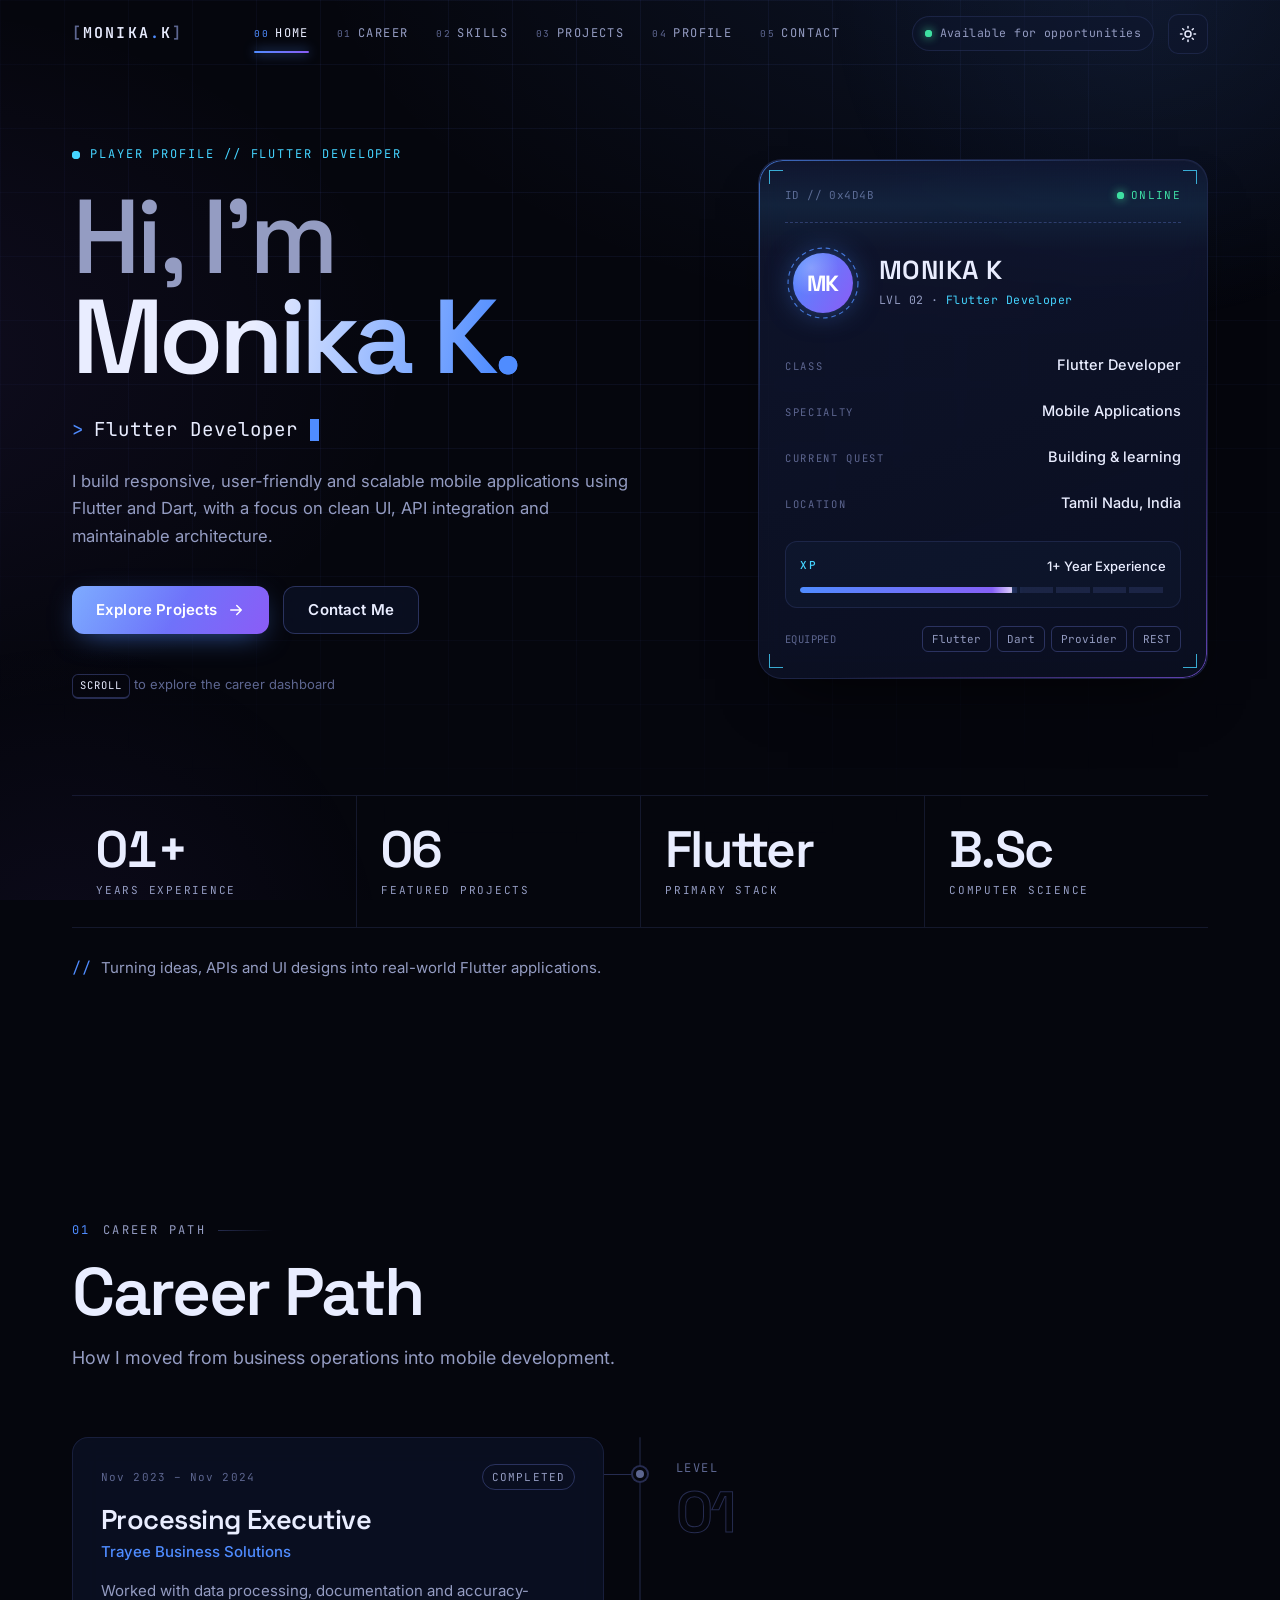
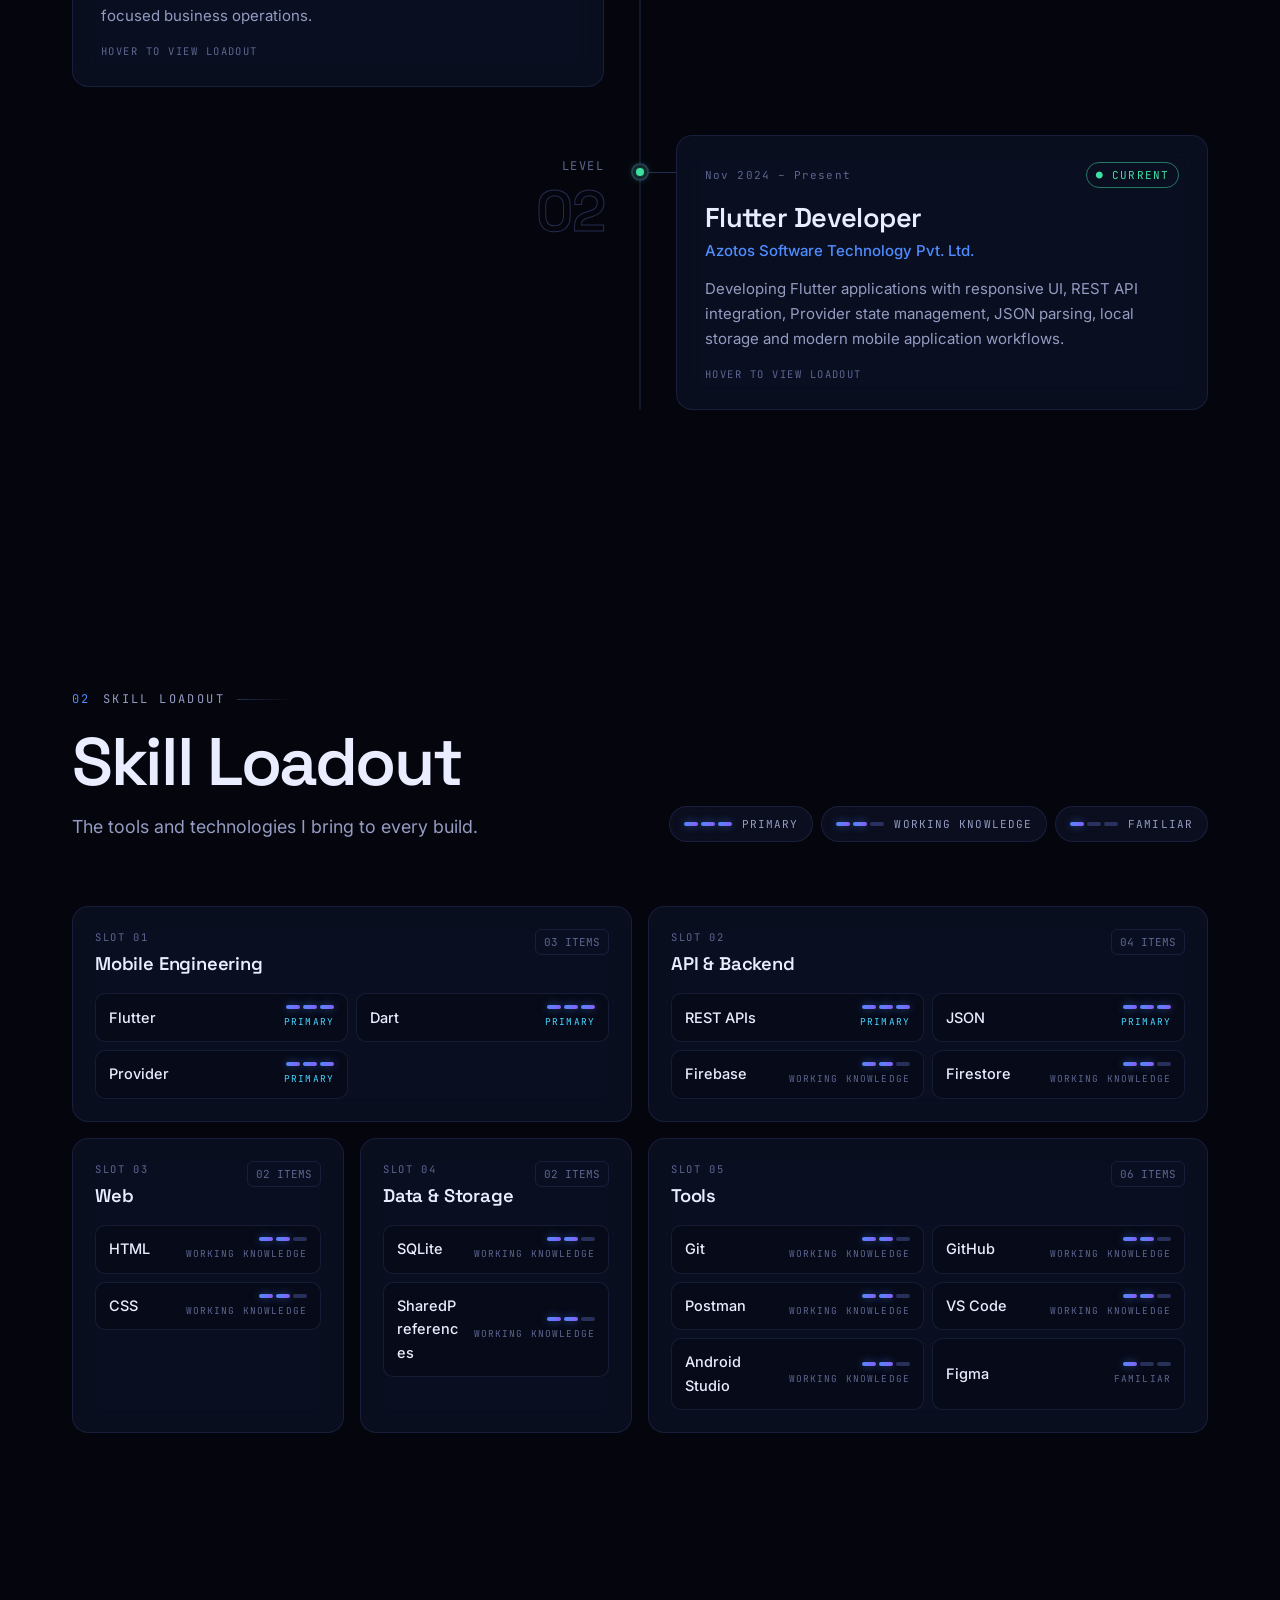
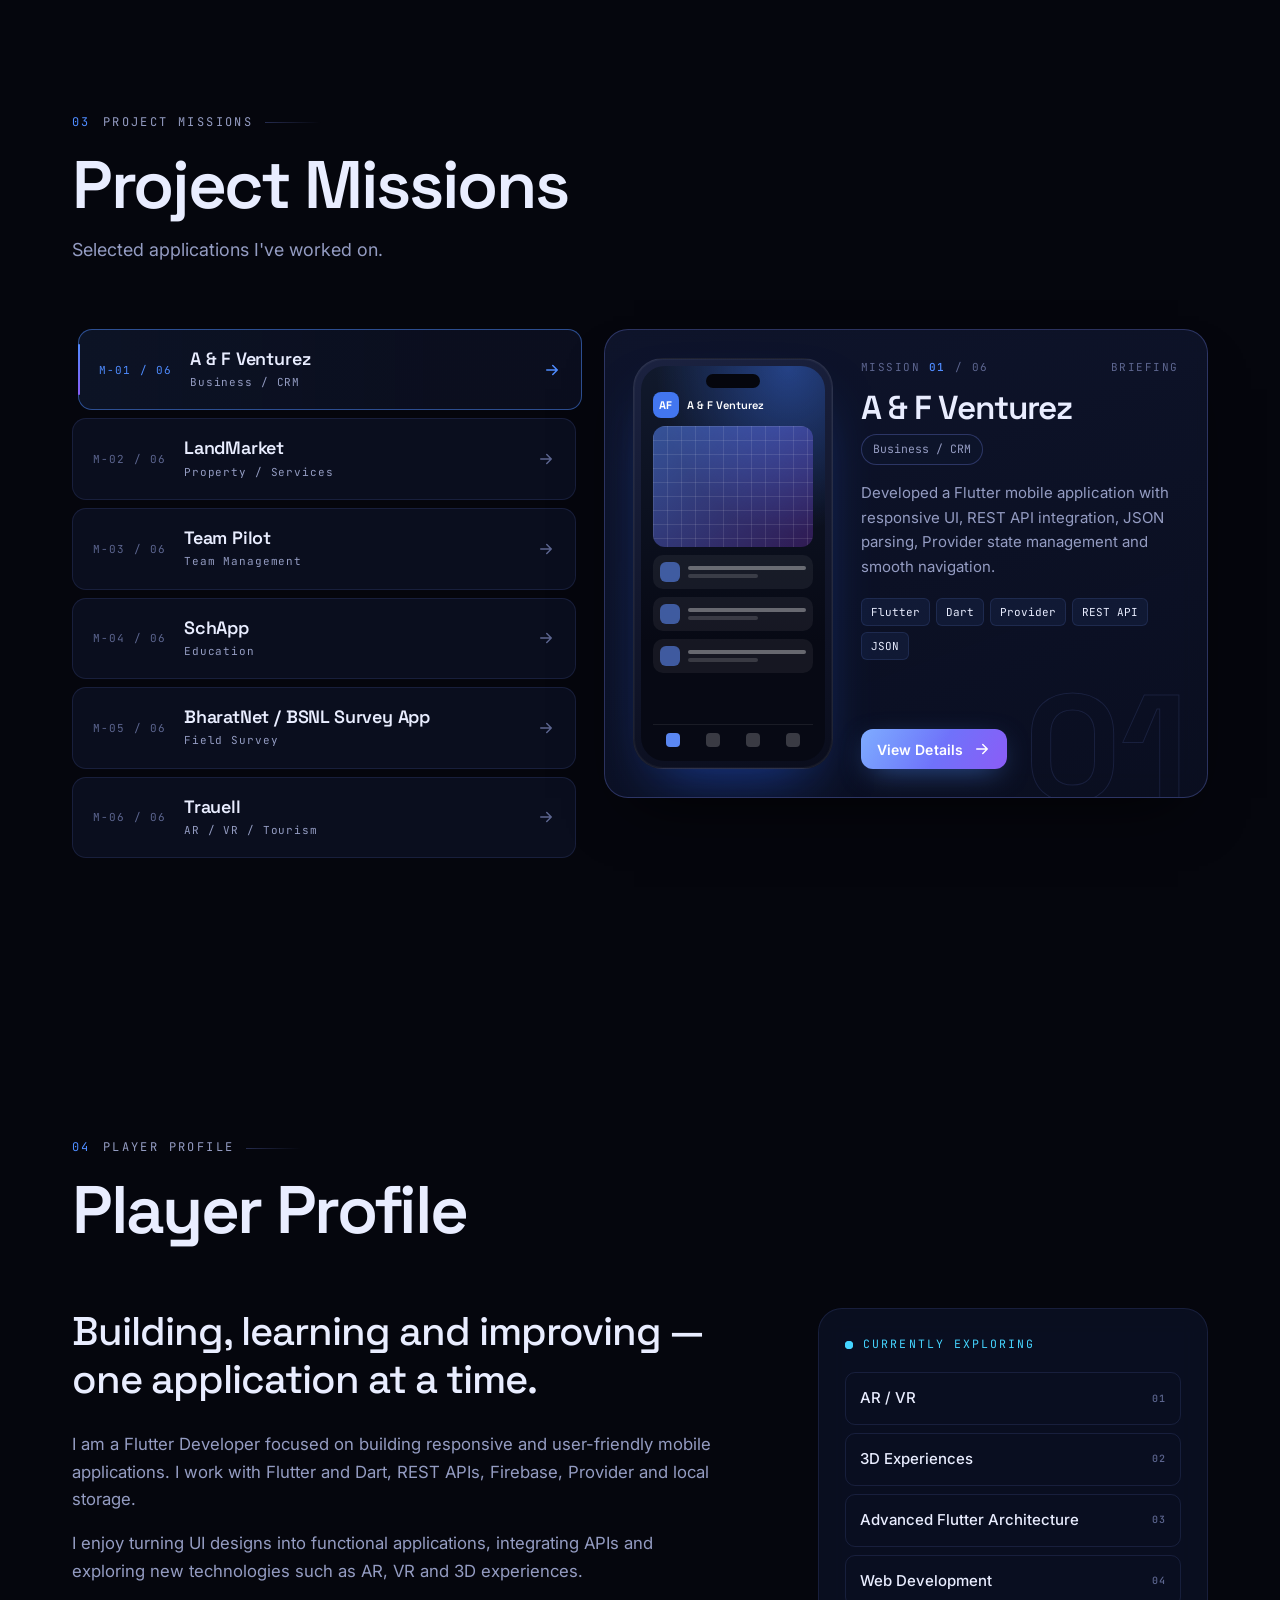
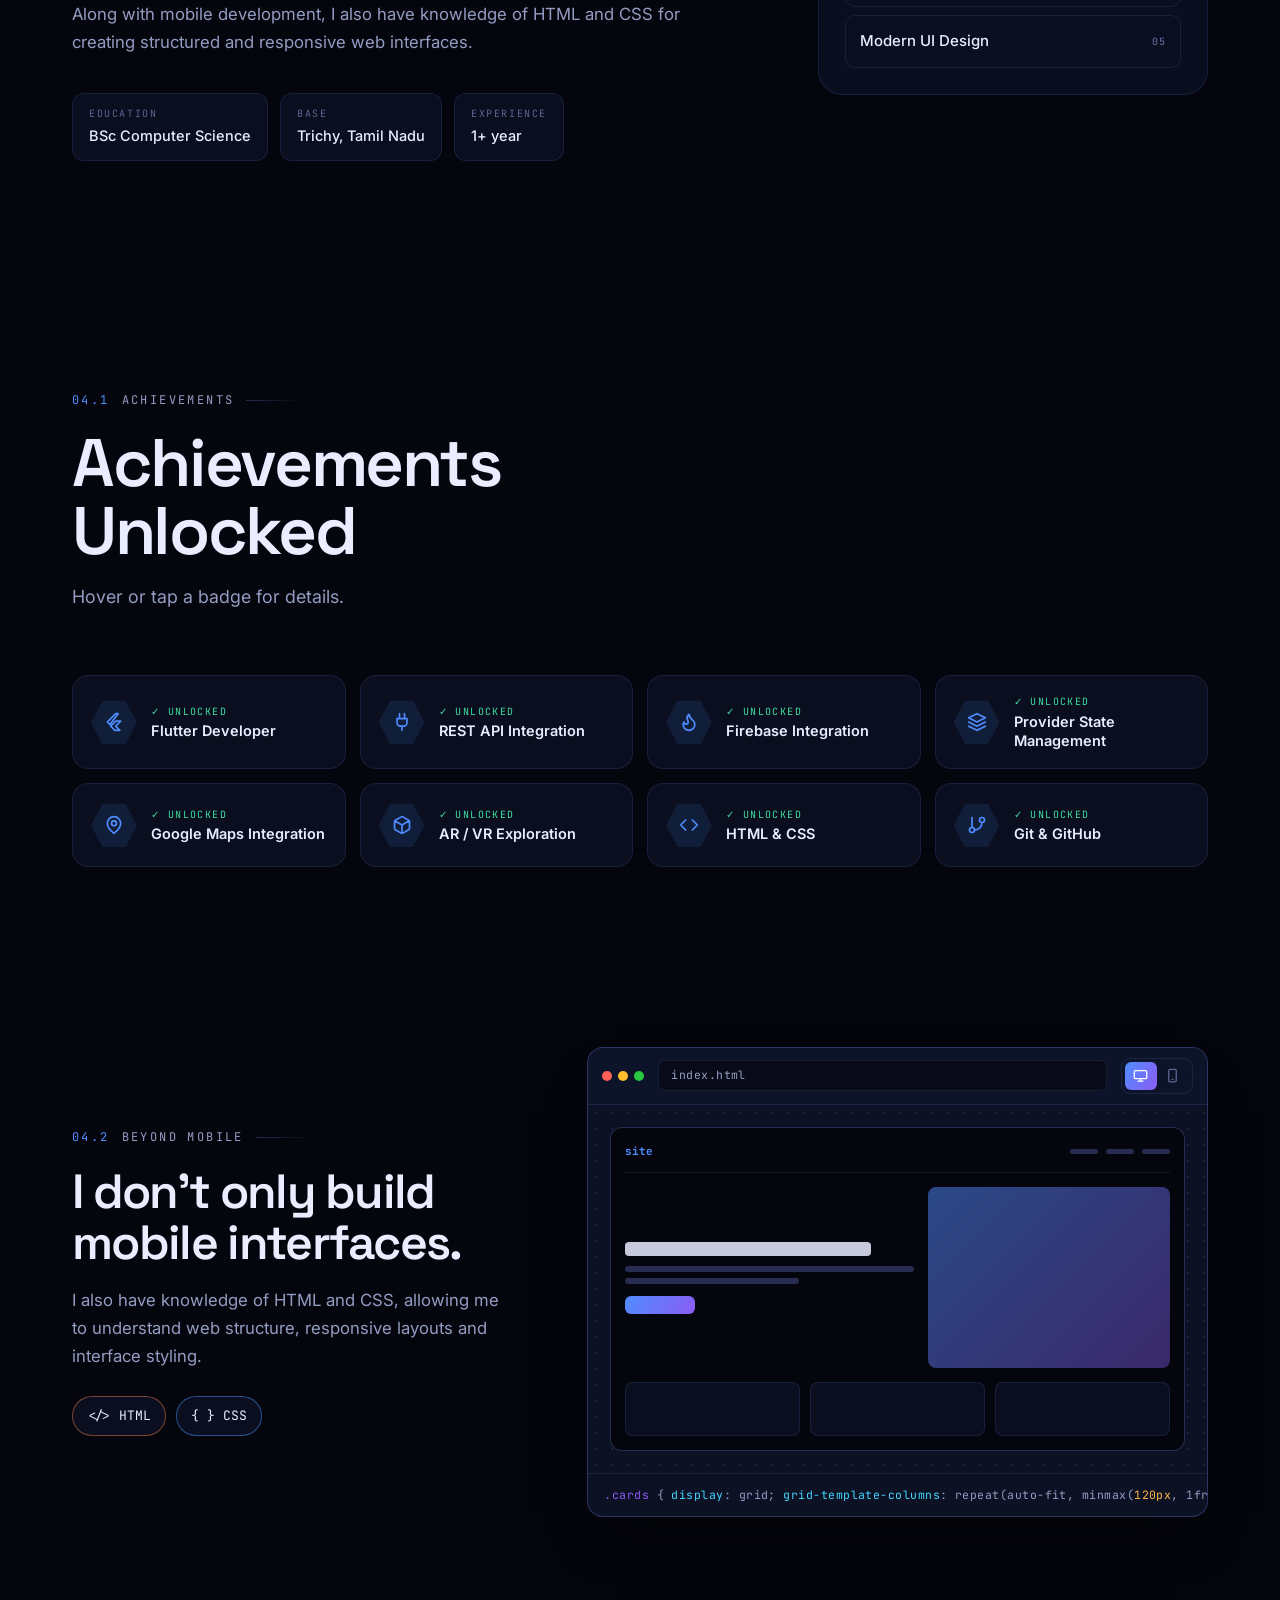
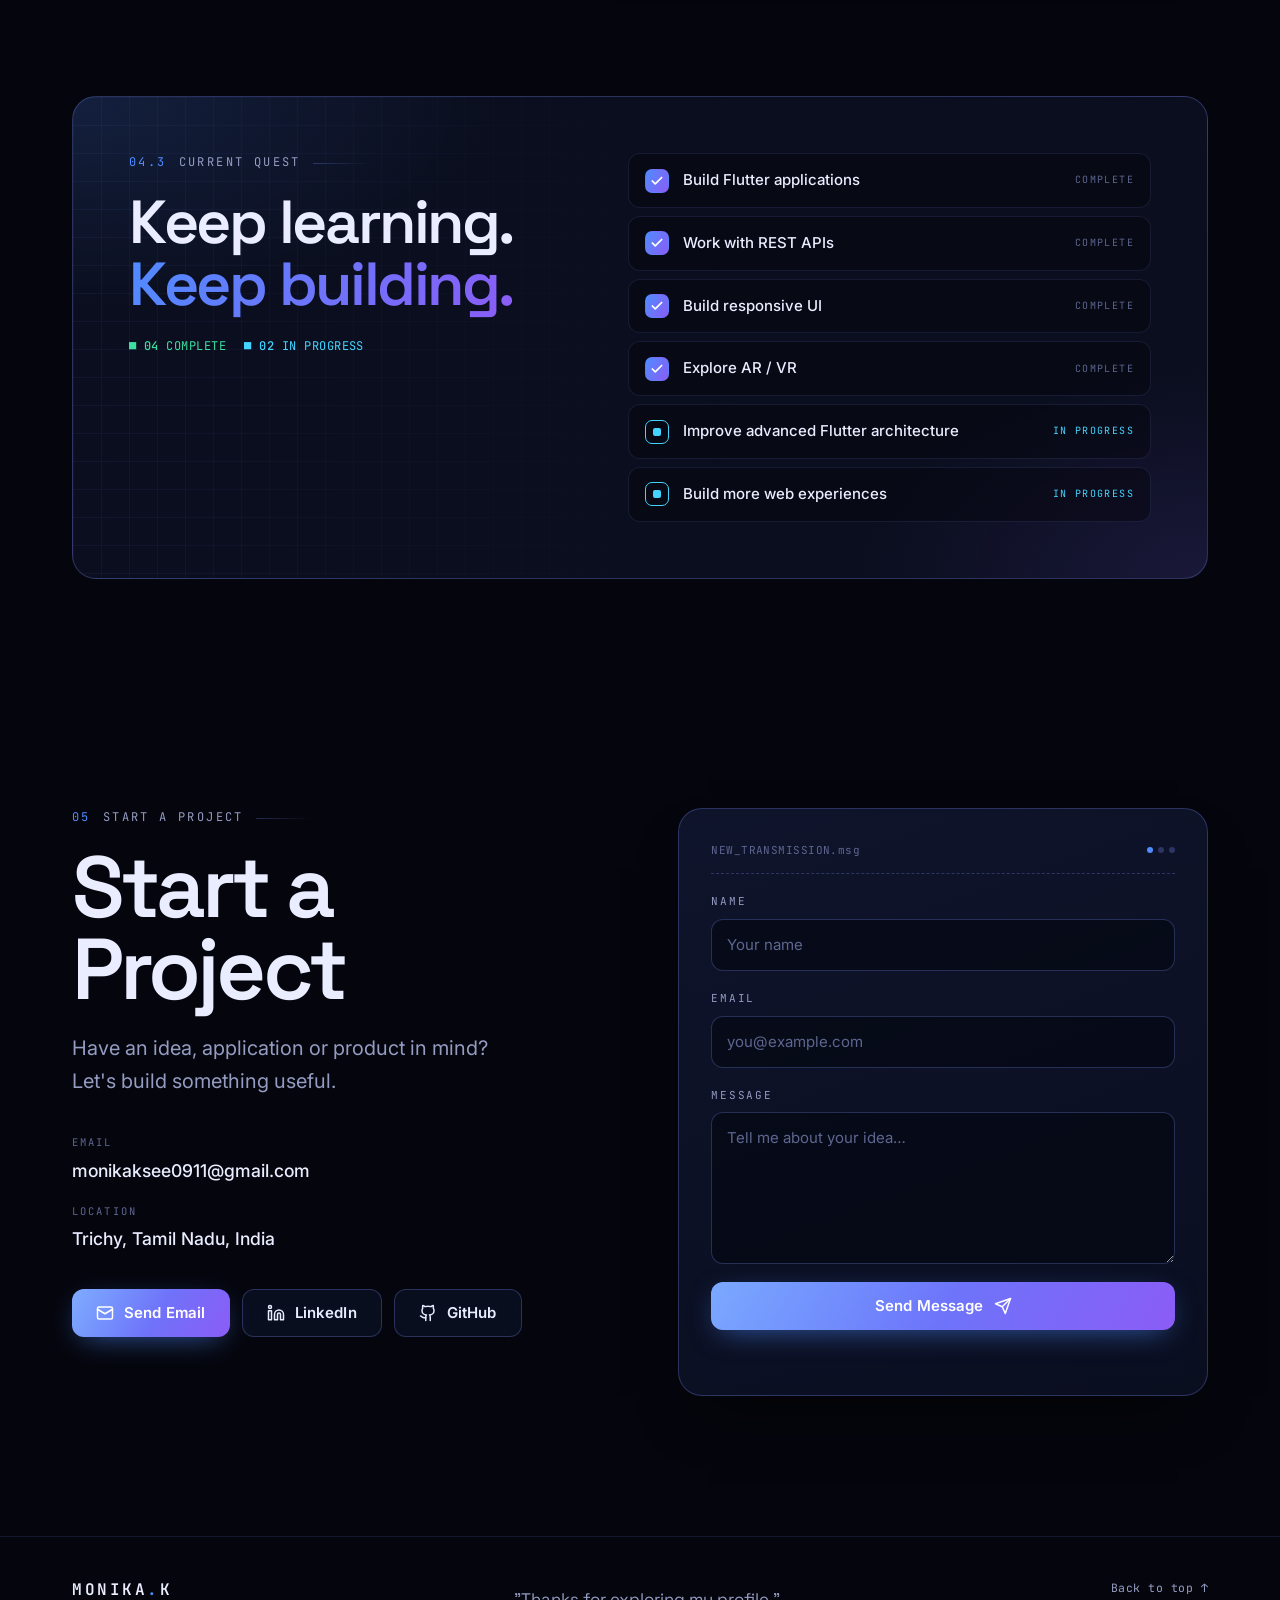
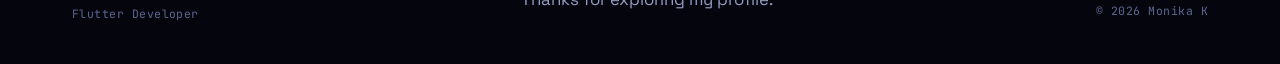
==== index.html @ eeb3e074 "Add portfolio website" ====
<!DOCTYPE html>
<html lang="en" class="no-js">

<head>
  <meta charset="UTF-8" />
  <meta name="viewport" content="width=device-width, initial-scale=1.0" />
  <title>Monika K — Flutter Developer</title>
  <meta name="description"
    content="Monika K — Flutter Developer building mobile experiences. Turning ideas, APIs and UI designs into real-world Flutter applications. Based in Trichy, Tamil Nadu, India." />
  <meta name="theme-color" content="#05060d" />
  <link rel="icon" type="image/svg+xml" href="assets/favicon.svg" />

  <link rel="preconnect" href="https://fonts.googleapis.com" />
  <link rel="preconnect" href="https://fonts.gstatic.com" crossorigin />
  <link
    href="https://fonts.googleapis.com/css2?family=Inter:wght@400;500;600&family=JetBrains+Mono:wght@400;500;600&family=Space+Grotesk:wght@500;600;700&display=swap"
    rel="stylesheet" />

  <!-- Apply saved theme before first paint -->
  <script>
    (function () {
      var d = document.documentElement;
      d.classList.remove('no-js');
      d.classList.add('js');
      try {
        var t = localStorage.getItem('theme');
        if (t === 'light' || t === 'dark') d.setAttribute('data-theme', t);
      } catch (e) { }
    })();
  </script>

  <link rel="stylesheet" href="css/style.css" />
</head>

<body>
  <a class="skip-link" href="#main">Skip to content</a>

  <!-- Boot screen (page transition in) -->
  <div class="boot" id="boot" aria-hidden="true">
    <div class="boot__inner">
      <span class="boot__label">LOADING PLAYER PROFILE</span>
      <span class="boot__bar"><span></span></span>
      <span class="boot__id">MONIKA.K // v2026</span>
    </div>
  </div>

  <!-- Ambient layers -->
  <div class="bg" aria-hidden="true">
    <div class="bg__grid"></div>
    <div class="bg__orb bg__orb--a"></div>
    <div class="bg__orb bg__orb--b"></div>
  </div>
  <div class="cursor-glow" id="cursor-glow" aria-hidden="true"></div>

  <!-- ============ NAVIGATION ============ -->
  <header class="nav" id="nav">
    <div class="nav__progress" id="nav-progress" aria-hidden="true"></div>
    <div class="container nav__inner">
      <a href="#home" class="nav__logo" aria-label="Monika K — home">
        <span class="nav__logo-bracket">[</span>MONIKA<span class="nav__logo-dot">.</span>K<span
          class="nav__logo-bracket">]</span>
      </a>

      <nav class="nav__menu" id="nav-menu" aria-label="Primary">
        <ul class="nav__list">
          <li><a class="nav__link" href="#home" data-section="home"><span class="nav__num">00</span>Home</a></li>
          <li><a class="nav__link" href="#career" data-section="career"><span class="nav__num">01</span>Career</a></li>
          <li><a class="nav__link" href="#skills" data-section="skills"><span class="nav__num">02</span>Skills</a></li>
          <li><a class="nav__link" href="#projects" data-section="projects"><span class="nav__num">03</span>Projects</a>
          </li>
          <li><a class="nav__link" href="#profile" data-section="profile"><span class="nav__num">04</span>Profile</a>
          </li>
          <li><a class="nav__link" href="#contact" data-section="contact"><span class="nav__num">05</span>Contact</a>
          </li>
        </ul>
        <span class="nav__indicator" id="nav-indicator" aria-hidden="true"></span>
        <div class="nav__mobile-foot">
          <span class="status"><span class="status__dot"></span>Available for opportunities</span>
        </div>
      </nav>

      <div class="nav__actions">
        <span class="status status--nav"><span class="status__dot"></span>Available for opportunities</span>
        <button class="icon-btn" id="theme-toggle" type="button" aria-label="Switch to light mode">
          <svg class="icon icon--sun" viewBox="0 0 24 24" aria-hidden="true">
            <circle cx="12" cy="12" r="4" />
            <path
              d="M12 2v2M12 20v2M4.93 4.93l1.41 1.41M17.66 17.66l1.41 1.41M2 12h2M20 12h2M6.34 17.66l-1.41 1.41M19.07 4.93l-1.41 1.41" />
          </svg>
          <svg class="icon icon--moon" viewBox="0 0 24 24" aria-hidden="true">
            <path d="M12 3a6 6 0 0 0 9 9 9 9 0 1 1-9-9Z" />
          </svg>
        </button>
        <button class="burger" id="nav-toggle" type="button" aria-label="Open menu" aria-expanded="false"
          aria-controls="nav-menu">
          <span></span><span></span><span></span>
        </button>
      </div>
    </div>
  </header>

  <main id="main">

    <!-- ============ HOME ============ -->
    <section class="hero" id="home" data-nav="home">
      <div class="container hero__grid">
        <div class="hero__intro">
          <p class="label reveal">
            <span class="label__pulse"></span>PLAYER PROFILE // FLUTTER DEVELOPER
          </p>
          <h1 class="hero__title reveal" style="--d:1">
            <span class="hero__line">Hi, I'm</span>
            <span class="hero__line hero__name">Monika K<span class="hero__dot">.</span></span>
          </h1>
          <p class="hero__role reveal" style="--d:2">
            <span class="hero__role-prefix">&gt;</span> Flutter Developer<span class="caret" aria-hidden="true"></span>
          </p>
          <p class="hero__desc reveal" style="--d:3">
            I build responsive, user-friendly and scalable mobile applications using Flutter and Dart, with a focus
            on clean UI, API integration and maintainable architecture.
          </p>
          <div class="hero__cta reveal" style="--d:4">
            <a href="#projects" class="btn btn--primary magnetic">
              <span>Explore Projects</span>
              <svg class="icon" viewBox="0 0 24 24" aria-hidden="true">
                <path d="M5 12h14M13 6l6 6-6 6" />
              </svg>
            </a>
            <a href="#contact" class="btn btn--ghost magnetic"><span>Contact Me</span></a>
          </div>
          <p class="hero__hint reveal" style="--d:5">
            <span class="kbd">SCROLL</span> to explore the career dashboard
          </p>
        </div>

        <!-- Character profile card -->
        <div class="hero__card reveal" style="--d:2">
          <article class="pcard tilt" aria-label="Profile summary">
            <span class="pcard__corner pcard__corner--tl"></span>
            <span class="pcard__corner pcard__corner--tr"></span>
            <span class="pcard__corner pcard__corner--bl"></span>
            <span class="pcard__corner pcard__corner--br"></span>
            <div class="pcard__scan" aria-hidden="true"></div>

            <header class="pcard__head">
              <span class="mono">ID // 0x4D4B</span>
              <span class="pcard__online"><span class="status__dot"></span>ONLINE</span>
            </header>

            <div class="pcard__identity">
              <div class="avatar" id="avatar">
                <svg class="avatar__ring" viewBox="0 0 100 100" aria-hidden="true">
                  <circle cx="50" cy="50" r="46" />
                </svg>
                <span class="avatar__initials">MK</span>
              </div>
              <div>
                <h2 class="pcard__name">MONIKA K</h2>
                <p class="pcard__level mono">LVL 02 · <span>Flutter Developer</span></p>
              </div>
            </div>

            <dl class="pcard__stats">
              <div class="pcard__row">
                <dt>CLASS</dt>
                <dd>Flutter Developer</dd>
              </div>
              <div class="pcard__row">
                <dt>SPECIALTY</dt>
                <dd>Mobile Applications</dd>
              </div>
              <div class="pcard__row">
                <dt>CURRENT QUEST</dt>
                <dd>Building &amp; learning</dd>
              </div>
              <div class="pcard__row">
                <dt>LOCATION</dt>
                <dd>Tamil Nadu, India</dd>
              </div>
            </dl>

            <div class="pcard__xp">
              <div class="pcard__xp-head">
                <span class="mono">XP</span>
                <span>1+ Year Experience</span>
              </div>
              <div class="xpbar" aria-hidden="true"><span></span></div>
            </div>

            <footer class="pcard__loadout">
              <span class="mono">EQUIPPED</span>
              <ul>
                <li>Flutter</li>
                <li>Dart</li>
                <li>Provider</li>
                <li>REST</li>
              </ul>
            </footer>
          </article>
        </div>
      </div>

      <!-- Quick stats -->
      <div class="container">
        <ul class="stats" aria-label="Quick stats">
          <li class="stat reveal" style="--d:0">
            <span class="stat__value"><span data-count="1" data-pad="2">00</span>+</span>
            <span class="stat__label">Years Experience</span>
          </li>
          <li class="stat reveal" style="--d:1">
            <span class="stat__value"><span data-count="6" data-pad="2">00</span></span>
            <span class="stat__label">Featured Projects</span>
          </li>
          <li class="stat reveal" style="--d:2">
            <span class="stat__value"><span data-scramble="Flutter">Flutter</span></span>
            <span class="stat__label">Primary Stack</span>
          </li>
          <li class="stat reveal" style="--d:3">
            <span class="stat__value"><span data-scramble="B.Sc">B.Sc</span></span>
            <span class="stat__label">Computer Science</span>
          </li>
        </ul>
        <p class="tagline reveal">
          <span class="mono">//</span> Turning ideas, APIs and UI designs into real-world Flutter applications.
        </p>
      </div>
    </section>

    <!-- ============ CAREER PATH ============ -->
    <section class="section" id="career" data-nav="career">
      <div class="container">
        <header class="shead reveal">
          <p class="shead__eyebrow"><span>01</span> CAREER PATH</p>
          <h2 class="shead__title">Career Path</h2>
          <p class="shead__sub">How I moved from business operations into mobile development.</p>
        </header>
        <div class="timeline" id="timeline-wrap">
          <span class="timeline__track" aria-hidden="true"><span class="timeline__fill"
              id="timeline-fill"></span></span>
          <ol class="timeline__list" id="timeline"><!-- rendered from data.js --></ol>
        </div>
      </div>
    </section>

    <!-- ============ SKILL LOADOUT ============ -->
    <section class="section" id="skills" data-nav="skills">
      <div class="container">
        <header class="shead shead--split reveal">
          <div>
            <p class="shead__eyebrow"><span>02</span> SKILL LOADOUT</p>
            <h2 class="shead__title">Skill Loadout</h2>
            <p class="shead__sub">The tools and technologies I bring to every build.</p>
          </div>
          <div class="legend" role="group" aria-label="Filter skills by level">
            <button class="legend__item" type="button" data-level="3" aria-pressed="false">
              <span class="pips" data-level="3"><i></i><i></i><i></i></span>Primary
            </button>
            <button class="legend__item" type="button" data-level="2" aria-pressed="false">
              <span class="pips" data-level="2"><i></i><i></i><i></i></span>Working knowledge
            </button>
            <button class="legend__item" type="button" data-level="1" aria-pressed="false">
              <span class="pips" data-level="1"><i></i><i></i><i></i></span>Familiar
            </button>
          </div>
        </header>
        <div class="loadout" id="loadout"><!-- rendered from data.js --></div>
      </div>
    </section>

    <!-- ============ PROJECT MISSIONS ============ -->
    <section class="section" id="projects" data-nav="projects">
      <div class="container">
        <header class="shead reveal">
          <p class="shead__eyebrow"><span>03</span> PROJECT MISSIONS</p>
          <h2 class="shead__title">Project Missions</h2>
          <p class="shead__sub">Selected applications I've worked on.</p>
        </header>

        <div class="board">
          <div class="board__log" role="list" id="mission-list"><!-- rendered from data.js --></div>
          <aside class="board__brief" id="mission-brief" aria-live="polite"><!-- rendered from data.js --></aside>
        </div>
      </div>
    </section>

    <!-- ============ PLAYER PROFILE ============ -->
    <section class="section" id="profile" data-nav="profile">
      <div class="container">
        <header class="shead reveal">
          <p class="shead__eyebrow"><span>04</span> PLAYER PROFILE</p>
          <h2 class="shead__title">Player Profile</h2>
        </header>

        <div class="profile">
          <div class="profile__main reveal">
            <h3 class="profile__heading">Building, learning and improving — one application at a time.</h3>
            <div class="profile__body">
              <p>I am a Flutter Developer focused on building responsive and user-friendly mobile applications. I work
                with Flutter and Dart, REST APIs, Firebase, Provider and local storage.</p>
              <p>I enjoy turning UI designs into functional applications, integrating APIs and exploring new
                technologies such as AR, VR and 3D experiences.</p>
              <p>Along with mobile development, I also have knowledge of HTML and CSS for creating structured and
                responsive web interfaces.</p>
            </div>
            <dl class="profile__facts">
              <div>
                <dt>Education</dt>
                <dd>BSc Computer Science</dd>
              </div>
              <div>
                <dt>Base</dt>
                <dd>Trichy, Tamil Nadu</dd>
              </div>
              <div>
                <dt>Experience</dt>
                <dd>1+ year</dd>
              </div>
            </dl>
          </div>

          <aside class="exploring reveal" style="--d:1">
            <p class="exploring__title"><span class="label__pulse"></span>CURRENTLY EXPLORING</p>
            <ul class="exploring__list" id="exploring"><!-- rendered from data.js --></ul>
          </aside>
        </div>
      </div>
    </section>

    <!-- ============ ACHIEVEMENTS ============ -->
    <section class="section section--tight" id="achievements" data-nav="profile">
      <div class="container">
        <header class="shead reveal">
          <p class="shead__eyebrow"><span>04.1</span> ACHIEVEMENTS</p>
          <h2 class="shead__title">Achievements Unlocked</h2>
          <p class="shead__sub">Hover or tap a badge for details.</p>
        </header>
        <ul class="badges" id="badges"><!-- rendered from data.js --></ul>
      </div>
    </section>

    <!-- ============ BEYOND MOBILE ============ -->
    <section class="section section--tight" id="beyond" data-nav="profile">
      <div class="container beyond">
        <div class="beyond__copy reveal">
          <p class="shead__eyebrow"><span>04.2</span> BEYOND MOBILE</p>
          <h2 class="beyond__title">I don't only build mobile interfaces.</h2>
          <p class="beyond__text">I also have knowledge of HTML and CSS, allowing me to understand web structure,
            responsive layouts and interface styling.</p>
          <div class="beyond__chips">
            <span class="chip chip--html">&lt;/&gt; HTML</span>
            <span class="chip chip--css">{ } CSS</span>
          </div>
        </div>

        <div class="browser reveal" style="--d:1">
          <div class="browser__bar">
            <span class="browser__dots"><i></i><i></i><i></i></span>
            <span class="browser__url mono">index.html</span>
            <div class="browser__toggle" role="group" aria-label="Preview width">
              <button type="button" data-view="desktop" aria-pressed="true" aria-label="Desktop preview">
                <svg class="icon" viewBox="0 0 24 24" aria-hidden="true">
                  <rect x="2" y="4" width="20" height="13" rx="2" />
                  <path d="M8 21h8M12 17v4" />
                </svg>
              </button>
              <button type="button" data-view="mobile" aria-pressed="false" aria-label="Mobile preview">
                <svg class="icon" viewBox="0 0 24 24" aria-hidden="true">
                  <rect x="6" y="2" width="12" height="20" rx="2" />
                  <path d="M11 18h2" />
                </svg>
              </button>
            </div>
          </div>
          <div class="browser__stage">
            <div class="mini" id="mini" data-view="desktop">
              <div class="mini__nav"><b>site</b><span></span><span></span><span></span></div>
              <div class="mini__hero">
                <div>
                  <i class="mini__h"></i>
                  <i class="mini__p"></i>
                  <i class="mini__p mini__p--short"></i>
                  <i class="mini__btn"></i>
                </div>
                <div class="mini__img"></div>
              </div>
              <div class="mini__cards"><i></i><i></i><i></i></div>
            </div>
          </div>
          <div class="browser__code mono" aria-hidden="true">
            <span class="c-k">.cards</span> { <span class="c-p">display</span>: grid;
            <span class="c-p">grid-template-columns</span>: repeat(auto-fit, minmax(<span class="c-n">120px</span>,
            1fr)); }
          </div>
        </div>
      </div>
    </section>

    <!-- ============ CURRENT QUEST ============ -->
    <section class="section section--tight" id="quest" data-nav="profile">
      <div class="container">
        <div class="quest reveal">
          <div class="quest__head">
            <p class="shead__eyebrow"><span>04.3</span> CURRENT QUEST</p>
            <h2 class="quest__title">Keep learning.<br /><span>Keep building.</span></h2>
            <p class="quest__meta mono" id="quest-meta"></p>
          </div>
          <ul class="objectives" id="objectives"><!-- rendered from data.js --></ul>
        </div>
      </div>
    </section>

    <!-- ============ START A PROJECT ============ -->
    <section class="section" id="contact" data-nav="contact">
      <div class="container">
        <div class="contact">
          <div class="contact__intro reveal">
            <p class="shead__eyebrow"><span>05</span> START A PROJECT</p>
            <h2 class="contact__title">Start a Project</h2>
            <p class="contact__text">Have an idea, application or product in mind?<br />Let's build something useful.
            </p>

            <dl class="contact__info">
              <div>
                <dt class="mono">EMAIL</dt>
                <dd><a href="mailto:monikaksee0911@gmail.com" data-link="email">monikaksee0911@gmail.com</a></dd>
              </div>
              <div>
                <dt class="mono">LOCATION</dt>
                <dd>Trichy, Tamil Nadu, India</dd>
              </div>
            </dl>

            <div class="contact__links">
              <a class="btn btn--primary magnetic" href="mailto:monikaksee0911@gmail.com" data-link="email">
                <svg class="icon" viewBox="0 0 24 24" aria-hidden="true">
                  <rect x="2" y="4" width="20" height="16" rx="2" />
                  <path d="m22 7-10 6L2 7" />
                </svg>
                <span>Send Email</span>
              </a>
              <a class="btn btn--ghost magnetic" href="https://www.linkedin.com/" target="_blank" rel="noopener"
                data-link="linkedin">
                <svg class="icon" viewBox="0 0 24 24" aria-hidden="true">
                  <path
                    d="M16 8a6 6 0 0 1 6 6v7h-4v-7a2 2 0 0 0-4 0v7h-4v-7a6 6 0 0 1 6-6zM2 9h4v12H2zM4 2a2 2 0 1 1 0 4 2 2 0 0 1 0-4z" />
                </svg>
                <span>LinkedIn</span>
              </a>
              <a class="btn btn--ghost magnetic" href="https://github.com/" target="_blank" rel="noopener"
                data-link="github">
                <svg class="icon" viewBox="0 0 24 24" aria-hidden="true">
                  <path
                    d="M15 22v-4a4.8 4.8 0 0 0-1-3.5c3 0 6-2 6-5.5.08-1.25-.27-2.48-1-3.5.28-1.15.28-2.35 0-3.5 0 0-1 0-3 1.5-2.64-.5-5.36-.5-8 0C6 2 5 2 5 2c-.3 1.15-.3 2.35 0 3.5A5.4 5.4 0 0 0 4 9c0 3.5 3 5.5 6 5.5-.39.49-.68 1.05-.85 1.65-.17.6-.22 1.23-.15 1.85v4" />
                  <path d="M9 18c-4.51 2-5-2-7-2" />
                </svg>
                <span>GitHub</span>
              </a>
            </div>
          </div>

          <form class="cform reveal" id="contact-form" style="--d:1" novalidate>
            <div class="cform__head mono">
              <span>NEW_TRANSMISSION.msg</span>
              <span class="cform__dots"><i></i><i></i><i></i></span>
            </div>
            <div class="field">
              <label for="cf-name">Name</label>
              <input id="cf-name" name="name" type="text" autocomplete="name" required placeholder="Your name" />
            </div>
            <div class="field">
              <label for="cf-email">Email</label>
              <input id="cf-email" name="email" type="email" autocomplete="email" required
                placeholder="you@example.com" />
            </div>
            <div class="field">
              <label for="cf-message">Message</label>
              <textarea id="cf-message" name="message" rows="5" required
                placeholder="Tell me about your idea…"></textarea>
            </div>
            <button type="submit" class="btn btn--primary btn--block magnetic">
              <span>Send Message</span>
              <svg class="icon" viewBox="0 0 24 24" aria-hidden="true">
                <path d="m22 2-7 20-4-9-9-4Z" />
                <path d="M22 2 11 13" />
              </svg>
            </button>
            <p class="cform__status mono" id="form-status" role="status"></p>
          </form>
        </div>
      </div>
    </section>
  </main>

  <!-- ============ FOOTER ============ -->
  <footer class="footer">
    <div class="container footer__inner">
      <div>
        <p class="footer__logo">MONIKA<span>.</span>K</p>
        <p class="footer__role mono">Flutter Developer</p>
      </div>
      <p class="footer__thanks">"Thanks for exploring my profile."</p>
      <div class="footer__end">
        <a href="#home" class="footer__top mono">Back to top ↑</a>
        <p class="mono">© 2026 Monika K</p>
      </div>
    </div>
  </footer>

  <!-- ============ PROJECT DETAIL PANEL ============ -->
  <div class="modal" id="modal" role="dialog" aria-modal="true" aria-labelledby="modal-title" hidden>
    <div class="modal__backdrop" data-close></div>
    <div class="modal__panel" tabindex="-1">
      <div class="modal__top">
        <button class="btn btn--ghost btn--sm" type="button" data-close>
          <svg class="icon" viewBox="0 0 24 24" aria-hidden="true">
            <path d="M19 12H5M11 18l-6-6 6-6" />
          </svg>
          <span>Back to missions</span>
        </button>
        <span class="mono modal__crumb" id="modal-crumb"></span>
      </div>
      <div class="modal__content" id="modal-content"><!-- rendered by main.js --></div>
    </div>
  </div>

  <script src="js/data.js"></script>
  <script src="js/main.js"></script>
</body>

</html>
---- css/style.css ----
/* ==========================================================================
   MONIKA.K — Developer Profile
   Dark futuristic dashboard · RPG-inspired · vanilla CSS
   ========================================================================== */

/* ---------- Tokens ---------- */
:root {
  --bg: #05060d;
  --bg-2: #0a0e1f;
  --surface: rgba(16, 22, 46, 0.55);
  --surface-2: rgba(22, 30, 62, 0.6);
  --surface-solid: #0c1124;
  --line: rgba(125, 145, 255, 0.13);
  --line-strong: rgba(125, 145, 255, 0.28);
  --text: #e9edff;
  --muted: #949cc2;
  --dim: #5d6690;
  --blue: #4f8cff;
  --cyan: #45d4ff;
  --violet: #8b5cf6;
  --ok: #3ee0a1;
  --warn: #ffb547;
  --grad: linear-gradient(120deg, var(--blue), var(--violet));
  --glow: 0 0 0 1px rgba(79, 140, 255, 0.35), 0 10px 40px -10px rgba(79, 140, 255, 0.45);
  --grid-line: rgba(110, 130, 255, 0.07);
  --shadow: 0 30px 60px -30px rgba(0, 0, 0, 0.8);
  --blur: saturate(140%) blur(14px);

  --font-display: 'Space Grotesk', 'Inter', system-ui, sans-serif;
  --font-body: 'Inter', system-ui, -apple-system, 'Segoe UI', Roboto, sans-serif;
  --font-mono: 'JetBrains Mono', ui-monospace, 'Cascadia Code', Consolas, monospace;

  --r-sm: 10px;
  --r: 16px;
  --r-lg: 24px;
  --nav-h: 68px;
  --ease: cubic-bezier(0.22, 1, 0.36, 1);
  --gutter: clamp(16px, 4vw, 32px);

  color-scheme: dark;
}

:root[data-theme='light'] {
  --bg: #f3f5fc;
  --bg-2: #e9edf9;
  --surface: rgba(255, 255, 255, 0.72);
  --surface-2: rgba(255, 255, 255, 0.9);
  --surface-solid: #ffffff;
  --line: rgba(40, 60, 170, 0.12);
  --line-strong: rgba(40, 60, 170, 0.26);
  --text: #0b1026;
  --muted: #4b5379;
  --dim: #7a82a6;
  --blue: #2e6bff;
  --cyan: #0891c9;
  --violet: #6d3fe6;
  --ok: #0f9f6e;
  --warn: #c77800;
  --glow: 0 0 0 1px rgba(46, 107, 255, 0.3), 0 10px 30px -12px rgba(46, 107, 255, 0.4);
  --grid-line: rgba(40, 60, 170, 0.07);
  --shadow: 0 30px 60px -35px rgba(20, 30, 80, 0.35);
  color-scheme: light;
}

/* Smooth theme switch (class added briefly by JS) */
.theme-anim,
.theme-anim *,
.theme-anim *::before,
.theme-anim *::after {
  transition: background-color 0.5s var(--ease), border-color 0.5s var(--ease), color 0.5s var(--ease),
    fill 0.5s var(--ease), stroke 0.5s var(--ease), box-shadow 0.5s var(--ease) !important;
}

/* ---------- Base ---------- */
*,
*::before,
*::after {
  box-sizing: border-box;
}

html {
  scroll-behavior: smooth;
  scroll-padding-top: calc(var(--nav-h) + 16px);
  -webkit-text-size-adjust: 100%;
}

body {
  margin: 0;
  background: var(--bg);
  color: var(--text);
  font-family: var(--font-body);
  font-size: 16px;
  line-height: 1.65;
  -webkit-font-smoothing: antialiased;
  overflow-x: hidden;
}

body.is-locked {
  overflow: hidden;
}

img,
svg {
  display: block;
  max-width: 100%;
}

a {
  color: inherit;
  text-decoration: none;
}

button,
input,
textarea {
  font: inherit;
  color: inherit;
}

button {
  cursor: pointer;
  background: none;
  border: 0;
  padding: 0;
}

h1,
h2,
h3,
h4,
p {
  margin: 0;
}

ul,
ol {
  list-style: none;
  margin: 0;
  padding: 0;
}

::selection {
  background: rgba(79, 140, 255, 0.35);
  color: var(--text);
}

:focus-visible {
  outline: 2px solid var(--blue);
  outline-offset: 3px;
  border-radius: 6px;
}

.icon {
  width: 18px;
  height: 18px;
  fill: none;
  stroke: currentColor;
  stroke-width: 2;
  stroke-linecap: round;
  stroke-linejoin: round;
  flex-shrink: 0;
}

.mono {
  font-family: var(--font-mono);
  letter-spacing: 0.04em;
}

.container {
  width: 100%;
  max-width: 1200px;
  margin-inline: auto;
  padding-inline: var(--gutter);
}

.skip-link {
  position: absolute;
  left: 16px;
  top: -60px;
  z-index: 200;
  padding: 10px 16px;
  background: var(--blue);
  color: #fff;
  border-radius: 8px;
}

.skip-link:focus {
  top: 16px;
}

/* ---------- Ambient background ---------- */
.bg {
  position: fixed;
  inset: 0;
  z-index: -1;
  overflow: hidden;
  pointer-events: none;
  background: radial-gradient(1200px 700px at 80% -10%, rgba(79, 140, 255, 0.1), transparent 60%),
    radial-gradient(900px 600px at -10% 40%, rgba(139, 92, 246, 0.08), transparent 60%), var(--bg);
}

.bg__grid {
  position: absolute;
  inset: -64px;
  background-image: linear-gradient(var(--grid-line) 1px, transparent 1px),
    linear-gradient(90deg, var(--grid-line) 1px, transparent 1px);
  background-size: 64px 64px;
  -webkit-mask-image: radial-gradient(ellipse 80% 70% at 50% 30%, #000 30%, transparent 85%);
  mask-image: radial-gradient(ellipse 80% 70% at 50% 30%, #000 30%, transparent 85%);
  animation: grid-drift 28s linear infinite;
  will-change: transform;
}

@keyframes grid-drift {
  to {
    transform: translate3d(64px, 64px, 0);
  }
}

.bg__orb {
  position: absolute;
  width: 60vmax;
  height: 60vmax;
  border-radius: 50%;
  opacity: 0.5;
}

.bg__orb--a {
  top: -30vmax;
  right: -20vmax;
  background: radial-gradient(circle, rgba(79, 140, 255, 0.14), transparent 60%);
}

.bg__orb--b {
  bottom: -35vmax;
  left: -25vmax;
  background: radial-gradient(circle, rgba(139, 92, 246, 0.12), transparent 60%);
}

.cursor-glow {
  position: fixed;
  left: 0;
  top: 0;
  width: 520px;
  height: 520px;
  margin: -260px 0 0 -260px;
  border-radius: 50%;
  background: radial-gradient(circle, rgba(79, 140, 255, 0.1), rgba(139, 92, 246, 0.05) 40%, transparent 70%);
  pointer-events: none;
  z-index: 0;
  opacity: 0;
  transition: opacity 0.4s;
  will-change: transform;
}

.cursor-glow.is-on {
  opacity: 1;
}

:root[data-theme='light'] .cursor-glow {
  background: radial-gradient(circle, rgba(46, 107, 255, 0.08), transparent 65%);
}

main,
.footer {
  position: relative;
  z-index: 1;
}

/* ---------- Boot screen ---------- */
.boot {
  display: none;
}

.js .boot {
  position: fixed;
  inset: 0;
  z-index: 300;
  display: grid;
  place-items: center;
  background: var(--bg);
  transition: opacity 0.6s var(--ease), visibility 0.6s;
}

.boot.is-done {
  opacity: 0;
  visibility: hidden;
}

.boot__inner {
  display: grid;
  gap: 14px;
  width: min(280px, 70vw);
  font-family: var(--font-mono);
  font-size: 11px;
  letter-spacing: 0.18em;
  color: var(--muted);
}

.boot__bar {
  height: 2px;
  background: var(--line);
  overflow: hidden;
  border-radius: 2px;
}

.boot__bar span {
  display: block;
  height: 100%;
  background: var(--grad);
  transform-origin: left;
  animation: boot-fill 0.75s var(--ease) forwards;
}

.boot__id {
  color: var(--dim);
  text-align: right;
}

@keyframes boot-fill {
  from {
    transform: scaleX(0);
  }

  to {
    transform: scaleX(1);
  }
}

/* ---------- Reveal ---------- */
.js .reveal {
  opacity: 0;
  transform: translate3d(0, 28px, 0);
  transition: opacity 0.8s var(--ease), transform 0.8s var(--ease);
  transition-delay: calc(var(--d, 0) * 90ms);
}

.js .reveal.is-in {
  opacity: 1;
  transform: none;
}

/* ---------- Shared bits ---------- */
.label {
  display: inline-flex;
  align-items: center;
  gap: 10px;
  font-family: var(--font-mono);
  font-size: 12px;
  letter-spacing: 0.16em;
  color: var(--cyan);
}

.label__pulse {
  position: relative;
  width: 8px;
  height: 8px;
  border-radius: 50%;
  background: var(--cyan);
  flex-shrink: 0;
}

.label__pulse::after,
.status__dot::after {
  content: '';
  position: absolute;
  inset: 0;
  border-radius: inherit;
  background: inherit;
  animation: ping 2s var(--ease) infinite;
}

@keyframes ping {
  0% {
    transform: scale(1);
    opacity: 0.7;
  }

  80%,
  100% {
    transform: scale(2.8);
    opacity: 0;
  }
}

.status {
  display: inline-flex;
  align-items: center;
  gap: 8px;
  font-family: var(--font-mono);
  font-size: 11.5px;
  letter-spacing: 0.04em;
  color: var(--muted);
  white-space: nowrap;
}

.status__dot {
  position: relative;
  width: 7px;
  height: 7px;
  border-radius: 50%;
  background: var(--ok);
  box-shadow: 0 0 10px var(--ok);
  flex-shrink: 0;
}

.chip {
  display: inline-flex;
  align-items: center;
  gap: 6px;
  padding: 5px 11px;
  border: 1px solid var(--line-strong);
  border-radius: 999px;
  font-family: var(--font-mono);
  font-size: 11.5px;
  color: var(--muted);
  background: var(--surface);
  white-space: nowrap;
}

.kbd {
  display: inline-block;
  padding: 2px 7px;
  border: 1px solid var(--line-strong);
  border-bottom-width: 2px;
  border-radius: 6px;
  font-family: var(--font-mono);
  font-size: 10.5px;
  letter-spacing: 0.1em;
  color: var(--text);
}

/* ---------- Buttons ---------- */
.btn {
  --mx: 0px;
  --my: 0px;
  position: relative;
  display: inline-flex;
  align-items: center;
  justify-content: center;
  gap: 10px;
  min-height: 48px;
  padding: 0 24px;
  border-radius: 12px;
  font-weight: 600;
  font-size: 15px;
  letter-spacing: 0.01em;
  transform: translate3d(var(--mx), var(--my), 0);
  transition: transform 0.35s var(--ease), box-shadow 0.3s, background-color 0.3s, border-color 0.3s, color 0.3s;
  isolation: isolate;
  white-space: nowrap;
}

.btn--primary {
  color: #fff;
  background: var(--grad);
  box-shadow: 0 8px 30px -10px rgba(79, 140, 255, 0.7);
}

.btn--primary::before {
  content: '';
  position: absolute;
  inset: 0;
  border-radius: inherit;
  background: linear-gradient(120deg, transparent 20%, rgba(255, 255, 255, 0.35) 50%, transparent 80%);
  background-size: 250% 100%;
  background-position: 100% 0;
  transition: background-position 0.7s var(--ease);
  z-index: -1;
}

.btn--primary:hover::before {
  background-position: -50% 0;
}

.btn--primary:hover {
  box-shadow: 0 12px 40px -10px rgba(139, 92, 246, 0.8);
}

.btn--primary .icon {
  transition: transform 0.3s var(--ease);
}

.btn--primary:hover .icon {
  transform: translateX(3px);
}

.btn--ghost {
  border: 1px solid var(--line-strong);
  background: var(--surface);
  -webkit-backdrop-filter: var(--blur);
  backdrop-filter: var(--blur);
}

.btn--ghost:hover {
  border-color: var(--blue);
  box-shadow: var(--glow);
}

.btn--sm {
  min-height: 40px;
  padding: 0 16px;
  font-size: 14px;
}

.btn--block {
  width: 100%;
}

.icon-btn {
  display: grid;
  place-items: center;
  width: 40px;
  height: 40px;
  border-radius: 10px;
  border: 1px solid var(--line);
  background: var(--surface);
  transition: border-color 0.3s, box-shadow 0.3s;
}

.icon-btn:hover {
  border-color: var(--blue);
  box-shadow: var(--glow);
}

.icon--moon {
  display: none;
}

:root[data-theme='light'] .icon--sun {
  display: none;
}

:root[data-theme='light'] .icon--moon {
  display: block;
}

/* ---------- Navigation ---------- */
.nav {
  position: fixed;
  inset: 0 0 auto;
  z-index: 100;
  height: var(--nav-h);
  transition: background-color 0.4s, border-color 0.4s, transform 0.4s var(--ease);
  border-bottom: 1px solid transparent;
}

.nav.is-scrolled {
  background: color-mix(in srgb, var(--bg) 72%, transparent);
  -webkit-backdrop-filter: var(--blur);
  backdrop-filter: var(--blur);
  border-bottom-color: var(--line);
}

.nav__progress {
  position: absolute;
  left: 0;
  bottom: -1px;
  height: 1px;
  width: 100%;
  background: var(--grad);
  transform-origin: left;
  transform: scaleX(0);
}

.nav__inner {
  display: flex;
  align-items: center;
  justify-content: space-between;
  gap: 24px;
  height: 100%;
}

.nav__logo {
  font-family: var(--font-mono);
  font-weight: 600;
  font-size: 15px;
  letter-spacing: 0.14em;
  position: relative;
  z-index: 2;
}

.nav__logo-bracket {
  color: var(--dim);
  transition: color 0.3s, margin 0.3s var(--ease);
}

.nav__logo:hover .nav__logo-bracket {
  color: var(--blue);
  margin-inline: 4px;
}

.nav__logo-dot {
  color: var(--blue);
}

.nav__menu {
  position: relative;
}

.nav__list {
  display: flex;
  gap: 4px;
}

.nav__link {
  position: relative;
  display: inline-flex;
  align-items: baseline;
  gap: 6px;
  padding: 8px 12px;
  font-family: var(--font-mono);
  font-size: 12px;
  letter-spacing: 0.12em;
  text-transform: uppercase;
  color: var(--muted);
  transition: color 0.25s;
}

.nav__num {
  font-size: 9.5px;
  color: var(--dim);
  transition: color 0.25s;
}

.nav__link:hover,
.nav__link.is-active {
  color: var(--text);
}

.nav__link.is-active .nav__num {
  color: var(--blue);
}

.nav__indicator {
  position: absolute;
  left: 0;
  bottom: -2px;
  height: 2px;
  width: 0;
  border-radius: 2px;
  background: var(--grad);
  box-shadow: 0 0 12px var(--blue);
  transition: transform 0.5s var(--ease), width 0.5s var(--ease), opacity 0.3s;
  opacity: 0;
}

.nav__mobile-foot {
  display: none;
}

.nav__actions {
  display: flex;
  align-items: center;
  gap: 14px;
  position: relative;
  z-index: 2;
}

.status--nav {
  padding: 7px 12px;
  border: 1px solid var(--line);
  border-radius: 999px;
  background: var(--surface);
}

.burger {
  display: none;
  position: relative;
  width: 40px;
  height: 40px;
  border-radius: 10px;
  border: 1px solid var(--line);
  background: var(--surface);
}

.burger span {
  position: absolute;
  left: 11px;
  right: 11px;
  height: 1.5px;
  background: currentColor;
  border-radius: 2px;
  transition: transform 0.45s var(--ease), opacity 0.3s, width 0.3s var(--ease);
}

.burger span:nth-child(1) {
  top: 14px;
}

.burger span:nth-child(2) {
  top: 19.25px;
  right: 17px;
}

.burger span:nth-child(3) {
  top: 24.5px;
}

.burger[aria-expanded='true'] span:nth-child(1) {
  transform: translateY(5.25px) rotate(45deg);
}

.burger[aria-expanded='true'] span:nth-child(2) {
  opacity: 0;
  transform: translateX(-8px);
}

.burger[aria-expanded='true'] span:nth-child(3) {
  transform: translateY(-5.25px) rotate(-45deg);
}

/* ---------- Section heads ---------- */
.section {
  position: relative;
  padding: clamp(80px, 11vw, 140px) 0;
}

.section--tight {
  padding: clamp(56px, 7vw, 90px) 0;
}

.shead {
  margin-bottom: clamp(40px, 5vw, 64px);
  max-width: 720px;
}

.shead--split {
  max-width: none;
  display: flex;
  align-items: flex-end;
  justify-content: space-between;
  gap: 32px;
  flex-wrap: wrap;
}

.shead__eyebrow {
  display: flex;
  align-items: center;
  gap: 12px;
  margin-bottom: 18px;
  font-family: var(--font-mono);
  font-size: 12px;
  letter-spacing: 0.2em;
  color: var(--muted);
}

.shead__eyebrow span {
  color: var(--blue);
}

.shead__eyebrow::after {
  content: '';
  width: 56px;
  height: 1px;
  background: linear-gradient(90deg, var(--line-strong), transparent);
}

.shead__title {
  font-family: var(--font-display);
  font-weight: 600;
  font-size: clamp(2.3rem, 5.4vw, 4.2rem);
  line-height: 1.02;
  letter-spacing: -0.035em;
}

.shead__sub {
  margin-top: 16px;
  font-size: clamp(1rem, 1.4vw, 1.15rem);
  color: var(--muted);
}

/* ==========================================================================
   HERO
   ========================================================================== */
.hero {
  position: relative;
  padding: calc(var(--nav-h) + clamp(40px, 8vh, 96px)) 0 clamp(60px, 8vw, 100px);
  min-height: 100vh;
  min-height: 100svh;
  display: flex;
  flex-direction: column;
  justify-content: center;
}

.hero__grid {
  display: grid;
  grid-template-columns: 1.15fr 0.85fr;
  gap: clamp(32px, 6vw, 88px);
  align-items: center;
}

.hero__title {
  margin: 22px 0 18px;
  font-family: var(--font-display);
  font-weight: 600;
  font-size: clamp(3.1rem, 8.2vw, 6.6rem);
  line-height: 0.95;
  letter-spacing: -0.045em;
}

.hero__line {
  display: block;
}

.hero__line:first-child {
  color: var(--muted);
  font-weight: 500;
}

.hero__name {
  background: linear-gradient(100deg, var(--text) 30%, var(--blue) 70%, var(--violet));
  -webkit-background-clip: text;
  background-clip: text;
  color: transparent;
  padding-bottom: 0.08em;
}

.hero__dot {
  color: var(--blue);
  -webkit-text-fill-color: var(--blue);
}

.hero__role {
  display: flex;
  align-items: center;
  gap: 10px;
  font-family: var(--font-mono);
  font-size: clamp(1rem, 1.6vw, 1.2rem);
  color: var(--text);
}

.hero__role-prefix {
  color: var(--blue);
}

.caret {
  display: inline-block;
  width: 9px;
  height: 1.1em;
  margin-left: 2px;
  background: var(--blue);
  animation: blink 1.1s steps(1) infinite;
}

@keyframes blink {
  50% {
    opacity: 0;
  }
}

.hero__desc {
  margin-top: 22px;
  max-width: 560px;
  font-size: clamp(1rem, 1.3vw, 1.1rem);
  color: var(--muted);
}

.hero__cta {
  display: flex;
  flex-wrap: wrap;
  gap: 14px;
  margin-top: 36px;
}

.hero__hint {
  margin-top: 40px;
  font-size: 13px;
  color: var(--dim);
}

/* ---------- Profile card ---------- */
.hero__card {
  perspective: 1200px;
}

.pcard {
  --rx: 0deg;
  --ry: 0deg;
  position: relative;
  padding: 26px;
  border-radius: var(--r-lg);
  background: linear-gradient(160deg, var(--surface-2), var(--surface));
  -webkit-backdrop-filter: var(--blur);
  backdrop-filter: var(--blur);
  border: 1px solid var(--line);
  box-shadow: var(--shadow), inset 0 1px 0 rgba(255, 255, 255, 0.04);
  transform: rotateX(var(--rx)) rotateY(var(--ry));
  transform-style: preserve-3d;
  transition: transform 0.6s var(--ease), box-shadow 0.4s;
  overflow: hidden;
}

.pcard::before {
  /* glowing gradient border */
  content: '';
  position: absolute;
  inset: 0;
  border-radius: inherit;
  padding: 1px;
  background: linear-gradient(140deg, rgba(79, 140, 255, 0.7), transparent 35%, transparent 65%, rgba(139, 92, 246, 0.7));
  -webkit-mask: linear-gradient(#000 0 0) content-box, linear-gradient(#000 0 0);
  -webkit-mask-composite: xor;
  mask: linear-gradient(#000 0 0) content-box exclude, linear-gradient(#000 0 0);
  pointer-events: none;
}

.pcard.is-tilting {
  transition: transform 0.12s linear, box-shadow 0.4s;
}

.pcard__corner {
  position: absolute;
  width: 14px;
  height: 14px;
  border: 0 solid var(--cyan);
  opacity: 0.8;
}

.pcard__corner--tl {
  top: 10px;
  left: 10px;
  border-top-width: 1.5px;
  border-left-width: 1.5px;
}

.pcard__corner--tr {
  top: 10px;
  right: 10px;
  border-top-width: 1.5px;
  border-right-width: 1.5px;
}

.pcard__corner--bl {
  bottom: 10px;
  left: 10px;
  border-bottom-width: 1.5px;
  border-left-width: 1.5px;
}

.pcard__corner--br {
  bottom: 10px;
  right: 10px;
  border-bottom-width: 1.5px;
  border-right-width: 1.5px;
}

.pcard__scan {
  position: absolute;
  left: 0;
  right: 0;
  top: 0;
  height: 90px;
  background: linear-gradient(180deg, transparent, rgba(69, 212, 255, 0.07), transparent);
  animation: scan 6s linear infinite;
  pointer-events: none;
}

@keyframes scan {
  from {
    transform: translateY(-100px);
  }

  to {
    transform: translateY(620px);
  }
}

.pcard__head {
  display: flex;
  justify-content: space-between;
  align-items: center;
  font-size: 11px;
  color: var(--dim);
  padding-bottom: 18px;
  border-bottom: 1px dashed var(--line-strong);
}

.pcard__online {
  display: inline-flex;
  align-items: center;
  gap: 7px;
  font-family: var(--font-mono);
  letter-spacing: 0.12em;
  color: var(--ok);
}

.pcard__identity {
  display: flex;
  align-items: center;
  gap: 18px;
  padding: 22px 0;
}

.avatar {
  position: relative;
  width: 76px;
  height: 76px;
  flex-shrink: 0;
  display: grid;
  place-items: center;
}

.avatar__ring {
  position: absolute;
  inset: 0;
  width: 100%;
  height: 100%;
  animation: spin 18s linear infinite;
}

.avatar__ring circle {
  fill: none;
  stroke: var(--blue);
  stroke-width: 1.5;
  stroke-dasharray: 6 5;
  opacity: 0.8;
}

.avatar__initials,
.avatar img {
  width: 60px;
  height: 60px;
  border-radius: 50%;
  display: grid;
  place-items: center;
  font-family: var(--font-display);
  font-weight: 700;
  font-size: 22px;
  letter-spacing: -0.02em;
  color: #fff;
  background: radial-gradient(circle at 30% 25%, rgba(255, 255, 255, 0.25), transparent 45%), var(--grad);
  box-shadow: 0 0 30px -4px rgba(79, 140, 255, 0.6);
  object-fit: cover;
}

@keyframes spin {
  to {
    transform: rotate(360deg);
  }
}

.pcard__name {
  font-family: var(--font-display);
  font-size: 26px;
  font-weight: 600;
  letter-spacing: 0.02em;
  line-height: 1.1;
}

.pcard__level {
  margin-top: 6px;
  font-size: 11.5px;
  color: var(--muted);
}

.pcard__level span {
  color: var(--cyan);
}

.pcard__stats {
  margin: 0;
  display: grid;
  gap: 2px;
}

.pcard__row {
  display: flex;
  justify-content: space-between;
  align-items: baseline;
  gap: 16px;
  padding: 10px 12px;
  margin-inline: -12px;
  border-radius: 8px;
  transition: background-color 0.25s;
}

.pcard__row:hover {
  background: rgba(79, 140, 255, 0.07);
}

.pcard__row dt {
  font-family: var(--font-mono);
  font-size: 10.5px;
  letter-spacing: 0.16em;
  color: var(--dim);
}

.pcard__row dd {
  margin: 0;
  font-weight: 500;
  font-size: 14.5px;
  text-align: right;
}

.pcard__xp {
  margin-top: 16px;
  padding: 14px;
  border-radius: 12px;
  border: 1px solid var(--line);
  background: rgba(79, 140, 255, 0.04);
}

.pcard__xp-head {
  display: flex;
  justify-content: space-between;
  font-size: 13px;
  font-weight: 500;
  margin-bottom: 10px;
}

.pcard__xp-head .mono {
  font-size: 11px;
  color: var(--cyan);
  letter-spacing: 0.16em;
}

.xpbar {
  position: relative;
  height: 6px;
  border-radius: 6px;
  background: repeating-linear-gradient(90deg, var(--line) 0 calc(10% - 3px), transparent calc(10% - 3px) 10%);
  overflow: hidden;
}

.xpbar span {
  position: absolute;
  inset: 0 auto 0 0;
  width: 58%;
  border-radius: inherit;
  background: var(--grad);
  box-shadow: 0 0 12px var(--blue);
  transform-origin: left;
  transform: scaleX(0);
  transition: transform 1.6s var(--ease) 0.6s;
}

.is-in .xpbar span,
.no-js .xpbar span {
  transform: scaleX(1);
}

.xpbar span::after {
  content: '';
  position: absolute;
  right: 0;
  top: 0;
  bottom: 0;
  width: 20px;
  background: linear-gradient(90deg, transparent, rgba(255, 255, 255, 0.7));
  animation: xp-pulse 2s ease-in-out infinite;
}

@keyframes xp-pulse {
  50% {
    opacity: 0.2;
  }
}

.pcard__loadout {
  display: flex;
  align-items: center;
  justify-content: space-between;
  gap: 12px;
  margin-top: 18px;
  font-size: 10.5px;
  color: var(--dim);
  flex-wrap: wrap;
}

.pcard__loadout ul {
  display: flex;
  gap: 6px;
  flex-wrap: wrap;
}

.pcard__loadout li {
  padding: 3px 9px;
  border-radius: 6px;
  border: 1px solid var(--line-strong);
  font-family: var(--font-mono);
  font-size: 11px;
  color: var(--muted);
}

/* ---------- Stats ---------- */
.stats {
  display: grid;
  grid-template-columns: repeat(4, 1fr);
  margin-top: clamp(56px, 8vw, 96px);
  border-top: 1px solid var(--line);
  border-bottom: 1px solid var(--line);
}

.stat {
  position: relative;
  padding: 28px 24px;
  display: grid;
  gap: 6px;
  transition: background-color 0.3s;
}

.stat + .stat {
  border-left: 1px solid var(--line);
}

.stat::before {
  content: '';
  position: absolute;
  left: 0;
  top: -1px;
  height: 1px;
  width: 0;
  background: var(--grad);
  transition: width 0.6s var(--ease);
}

.stat:hover::before {
  width: 100%;
}

.stat:hover {
  background: linear-gradient(180deg, rgba(79, 140, 255, 0.06), transparent);
}

.stat__value {
  font-family: var(--font-display);
  font-weight: 600;
  font-size: clamp(2rem, 4vw, 3.2rem);
  line-height: 1;
  letter-spacing: -0.03em;
  font-variant-numeric: tabular-nums;
}

.stat__label {
  font-family: var(--font-mono);
  font-size: 11px;
  letter-spacing: 0.16em;
  text-transform: uppercase;
  color: var(--muted);
}

.tagline {
  margin-top: 28px;
  font-size: 15px;
  color: var(--muted);
}

.tagline .mono {
  color: var(--blue);
  margin-right: 6px;
}

/* ==========================================================================
   CAREER TIMELINE
   ========================================================================== */
.timeline {
  position: relative;
  --track-x: 50%;
}

.timeline__track {
  position: absolute;
  top: 0;
  bottom: 0;
  left: var(--track-x);
  width: 2px;
  margin-left: -1px;
  background: var(--line);
  border-radius: 2px;
  overflow: hidden;
}

.timeline__fill {
  position: absolute;
  inset: 0;
  background: linear-gradient(180deg, var(--blue), var(--violet));
  box-shadow: 0 0 12px var(--blue);
  transform-origin: top;
  transform: scaleY(0);
}

.timeline__list {
  display: grid;
  gap: 48px;
}

.tl {
  position: relative;
  display: grid;
  grid-template-columns: 1fr 1fr;
  column-gap: 72px;
}

.tl__node {
  position: absolute;
  left: var(--track-x);
  top: 28px;
  width: 18px;
  height: 18px;
  margin-left: -9px;
  border-radius: 50%;
  background: var(--bg);
  border: 2px solid var(--line-strong);
  transition: border-color 0.4s, box-shadow 0.4s, transform 0.4s var(--ease);
  z-index: 1;
}

.tl__node::after {
  content: '';
  position: absolute;
  inset: 3px;
  border-radius: 50%;
  background: var(--dim);
  transition: background-color 0.4s;
}

.tl.is-current .tl__node::after {
  background: var(--ok);
  box-shadow: 0 0 10px var(--ok);
}

.tl__side {
  padding-top: 22px;
  font-family: var(--font-mono);
  font-size: 12px;
  letter-spacing: 0.12em;
  color: var(--dim);
}

.tl__side strong {
  display: block;
  font-family: var(--font-display);
  font-size: clamp(2.4rem, 5vw, 3.6rem);
  line-height: 1;
  letter-spacing: -0.03em;
  font-weight: 600;
  color: transparent;
  -webkit-text-stroke: 1px var(--line-strong);
  transition: -webkit-text-stroke-color 0.4s, color 0.4s;
  margin-top: 6px;
}

.tl:nth-child(odd) .tl__side {
  grid-column: 2;
  grid-row: 1;
}

.tl:nth-child(odd) .tl__card {
  grid-column: 1;
  grid-row: 1;
}

.tl:nth-child(even) .tl__side {
  text-align: right;
}

.tl__card {
  position: relative;
  padding: 26px 28px;
  border-radius: var(--r);
  border: 1px solid var(--line);
  background: var(--surface);
  -webkit-backdrop-filter: var(--blur);
  backdrop-filter: var(--blur);
  transition: transform 0.5s var(--ease), border-color 0.4s, box-shadow 0.4s;
}

.tl__card::before {
  /* connector */
  content: '';
  position: absolute;
  top: 36px;
  width: 36px;
  height: 1px;
  background: var(--line-strong);
  transition: background-color 0.4s;
}

.tl:nth-child(odd) .tl__card::before {
  right: -37px;
}

.tl:nth-child(even) .tl__card::before {
  left: -37px;
}

.tl__meta {
  display: flex;
  justify-content: space-between;
  align-items: center;
  gap: 12px;
  flex-wrap: wrap;
  font-family: var(--font-mono);
  font-size: 11px;
  letter-spacing: 0.1em;
  color: var(--dim);
}

.tl__badge {
  padding: 3px 9px;
  border-radius: 999px;
  border: 1px solid var(--line-strong);
  color: var(--muted);
}

.tl.is-current .tl__badge {
  border-color: color-mix(in srgb, var(--ok) 50%, transparent);
  color: var(--ok);
}

.tl__title {
  margin-top: 14px;
  font-family: var(--font-display);
  font-size: clamp(1.35rem, 2.2vw, 1.7rem);
  font-weight: 600;
  letter-spacing: -0.02em;
  line-height: 1.2;
}

.tl__company {
  margin-top: 4px;
  color: var(--blue);
  font-weight: 500;
  font-size: 15px;
}

.tl__desc {
  margin-top: 14px;
  color: var(--muted);
  font-size: 15px;
}

.tl__tags {
  display: grid;
  grid-template-rows: 0fr;
  transition: grid-template-rows 0.5s var(--ease), margin-top 0.5s var(--ease);
}

.tl__tags > ul {
  overflow: hidden;
  display: flex;
  flex-wrap: wrap;
  gap: 8px;
}

.tl__tags .chip {
  opacity: 0;
  transform: translateY(8px);
  transition: opacity 0.4s var(--ease), transform 0.4s var(--ease), border-color 0.3s, color 0.3s;
  transition-delay: calc(var(--i, 0) * 40ms);
}

.tl__hint {
  margin-top: 14px;
  font-family: var(--font-mono);
  font-size: 10.5px;
  letter-spacing: 0.14em;
  color: var(--dim);
  transition: opacity 0.3s;
}

/* active state: hover / focus / touch */
.tl:hover .tl__card,
.tl:focus-within .tl__card,
.tl.is-open .tl__card {
  transform: translateY(-6px);
  border-color: color-mix(in srgb, var(--blue) 55%, transparent);
  box-shadow: var(--glow);
}

.tl:hover .tl__card::before,
.tl:focus-within .tl__card::before,
.tl.is-open .tl__card::before {
  background: var(--blue);
}

.tl:hover .tl__node,
.tl:focus-within .tl__node,
.tl.is-open .tl__node {
  border-color: var(--blue);
  box-shadow: 0 0 0 6px rgba(79, 140, 255, 0.15), 0 0 20px var(--blue);
  transform: scale(1.15);
}

.tl:hover .tl__side strong,
.tl:focus-within .tl__side strong,
.tl.is-open .tl__side strong {
  -webkit-text-stroke-color: var(--blue);
}

.tl:hover .tl__tags,
.tl:focus-within .tl__tags,
.tl.is-open .tl__tags {
  grid-template-rows: 1fr;
  margin-top: 18px;
}

.tl:hover .tl__tags .chip,
.tl:focus-within .tl__tags .chip,
.tl.is-open .tl__tags .chip {
  opacity: 1;
  transform: none;
  border-color: color-mix(in srgb, var(--blue) 40%, transparent);
  color: var(--text);
}

.tl:hover .tl__hint,
.tl:focus-within .tl__hint,
.tl.is-open .tl__hint {
  opacity: 0;
}

.timeline.has-hover .tl:not(:hover) {
  opacity: 0.55;
}

.tl {
  transition: opacity 0.4s;
}

@media (hover: none) {
  .tl__hint {
    display: none;
  }
}

/* ==========================================================================
   SKILL LOADOUT
   ========================================================================== */
.legend {
  display: flex;
  flex-wrap: wrap;
  gap: 8px;
}

.legend__item {
  display: inline-flex;
  align-items: center;
  gap: 10px;
  padding: 8px 14px;
  border-radius: 999px;
  border: 1px solid var(--line);
  background: var(--surface);
  font-family: var(--font-mono);
  font-size: 11px;
  letter-spacing: 0.1em;
  text-transform: uppercase;
  color: var(--muted);
  transition: border-color 0.3s, color 0.3s, box-shadow 0.3s;
}

.legend__item:hover {
  color: var(--text);
  border-color: var(--line-strong);
}

.legend__item[aria-pressed='true'] {
  color: var(--text);
  border-color: var(--blue);
  box-shadow: var(--glow);
}

.pips {
  display: inline-flex;
  gap: 3px;
}

.pips i {
  width: 14px;
  height: 4px;
  border-radius: 2px;
  background: var(--line-strong);
}

.pips[data-level='3'] i,
.pips[data-level='2'] i:nth-child(-n + 2),
.pips[data-level='1'] i:first-child {
  background: var(--grad);
  box-shadow: 0 0 8px rgba(79, 140, 255, 0.5);
}

.loadout {
  display: grid;
  grid-template-columns: repeat(12, 1fr);
  gap: 16px;
}

.slot {
  --mx: 50%;
  --my: 50%;
  position: relative;
  grid-column: span 6;
  padding: 22px;
  border-radius: var(--r);
  border: 1px solid var(--line);
  background: var(--surface);
  -webkit-backdrop-filter: var(--blur);
  backdrop-filter: var(--blur);
  overflow: hidden;
  transition: border-color 0.4s, transform 0.5s var(--ease);
}

.slot::before {
  /* spotlight following the cursor */
  content: '';
  position: absolute;
  inset: 0;
  background: radial-gradient(400px circle at var(--mx) var(--my), rgba(79, 140, 255, 0.1), transparent 45%);
  opacity: 0;
  transition: opacity 0.4s;
  pointer-events: none;
}

.slot:hover {
  border-color: var(--line-strong);
}

.slot:hover::before {
  opacity: 1;
}

.slot--sm {
  grid-column: span 3;
}

.slot--wide {
  grid-column: span 6;
}

.slot__head {
  display: flex;
  justify-content: space-between;
  align-items: flex-start;
  gap: 12px;
  margin-bottom: 18px;
}

.slot__id {
  font-family: var(--font-mono);
  font-size: 10.5px;
  letter-spacing: 0.16em;
  color: var(--dim);
}

.slot__title {
  margin-top: 6px;
  font-family: var(--font-display);
  font-weight: 600;
  font-size: 1.15rem;
  letter-spacing: -0.01em;
  line-height: 1.25;
}

.slot__count {
  font-family: var(--font-mono);
  font-size: 11px;
  color: var(--dim);
  padding: 3px 8px;
  border: 1px solid var(--line);
  border-radius: 6px;
  white-space: nowrap;
}

.slot__items {
  display: grid;
  gap: 8px;
}

.slot--wide .slot__items,
.slot--lg .slot__items {
  grid-template-columns: repeat(auto-fill, minmax(180px, 1fr));
}

.skill {
  display: flex;
  align-items: center;
  justify-content: space-between;
  gap: 12px;
  padding: 11px 13px;
  border-radius: 10px;
  border: 1px solid var(--line);
  background: color-mix(in srgb, var(--bg) 40%, transparent);
  transition: opacity 0.35s, border-color 0.3s, transform 0.35s var(--ease), background-color 0.3s;
}

.skill:hover {
  border-color: color-mix(in srgb, var(--blue) 50%, transparent);
  transform: translateX(3px);
}

.skill__name {
  font-weight: 500;
  font-size: 14.5px;
  min-width: 0;
  overflow-wrap: anywhere;
}

.skill__lvl {
  display: grid;
  justify-items: end;
  gap: 5px;
  flex-shrink: 0;
}

.skill__lvl small {
  font-family: var(--font-mono);
  font-size: 9.5px;
  letter-spacing: 0.12em;
  text-transform: uppercase;
  color: var(--dim);
}

.skill[data-level='3'] .skill__lvl small {
  color: var(--cyan);
}

.loadout.is-filtering .skill:not(.is-match) {
  opacity: 0.22;
}

.loadout.is-filtering .skill.is-match {
  border-color: color-mix(in srgb, var(--blue) 60%, transparent);
  background: rgba(79, 140, 255, 0.08);
}

/* Staggered entrance */
.js .slot .skill {
  opacity: 0;
  transform: translateY(10px);
}

.js .slot.is-in .skill {
  opacity: 1;
  transform: none;
  transition-delay: calc(var(--i, 0) * 60ms + 200ms);
}

.js .slot.is-settled .skill {
  transition-delay: 0s;
}

.js .slot.is-in .skill:hover {
  transform: translateX(3px);
}

.js .loadout.is-filtering .slot.is-in .skill:not(.is-match) {
  opacity: 0.22;
}

/* ==========================================================================
   PROJECT MISSIONS
   ========================================================================== */
.board {
  display: grid;
  grid-template-columns: minmax(0, 5fr) minmax(0, 6fr);
  gap: 28px;
  align-items: start;
}

.board__log {
  display: grid;
  gap: 8px;
  counter-reset: mission;
}

.mission {
  position: relative;
  border-radius: 14px;
  border: 1px solid var(--line);
  background: var(--surface);
  transition: border-color 0.35s, background-color 0.35s, transform 0.5s var(--ease);
}

.mission::before {
  content: '';
  position: absolute;
  left: -1px;
  top: 14px;
  bottom: 14px;
  width: 2px;
  border-radius: 2px;
  background: var(--grad);
  transform: scaleY(0);
  transition: transform 0.4s var(--ease);
}

.mission__select {
  display: grid;
  grid-template-columns: auto 1fr auto;
  align-items: center;
  gap: 18px;
  width: 100%;
  padding: 18px 20px;
  text-align: left;
  border-radius: inherit;
}

.mission__no {
  font-family: var(--font-mono);
  font-size: 11px;
  letter-spacing: 0.1em;
  color: var(--dim);
  transition: color 0.3s;
}

.mission__name {
  display: block;
  font-family: var(--font-display);
  font-weight: 600;
  font-size: 1.12rem;
  letter-spacing: -0.01em;
  line-height: 1.25;
}

.mission__cat {
  display: block;
  margin-top: 3px;
  font-family: var(--font-mono);
  font-size: 11px;
  letter-spacing: 0.08em;
  color: var(--muted);
}

.mission__arrow {
  color: var(--dim);
  transition: transform 0.35s var(--ease), color 0.3s;
}

.mission:hover {
  border-color: var(--line-strong);
}

.mission:hover .mission__arrow {
  transform: translateX(4px);
  color: var(--text);
}

.mission.is-active {
  border-color: color-mix(in srgb, var(--blue) 50%, transparent);
  background: linear-gradient(90deg, rgba(79, 140, 255, 0.1), var(--surface) 70%);
  transform: translateX(6px);
}

.mission.is-active::before {
  transform: scaleY(1);
}

.mission.is-active .mission__no {
  color: var(--blue);
}

.mission.is-active .mission__arrow {
  color: var(--blue);
}

.mission__extra {
  display: none;
}

/* stagger */
.js .board__log .mission {
  opacity: 0;
  transform: translateY(18px);
  transition: opacity 0.6s var(--ease), transform 0.6s var(--ease), border-color 0.35s, background-color 0.35s;
  transition-delay: calc(var(--i, 0) * 80ms);
}

.js .board__log.is-in .mission {
  opacity: 1;
  transform: none;
}

.js .board__log.is-in .mission.is-active {
  transform: translateX(6px);
}

.js .board__log.is-settled .mission {
  transition-delay: 0s;
}

/* Briefing panel */
.board__brief {
  position: sticky;
  top: calc(var(--nav-h) + 24px);
}

.brief {
  position: relative;
  display: grid;
  grid-template-columns: 200px 1fr;
  gap: 28px;
  padding: 28px;
  border-radius: var(--r-lg);
  border: 1px solid var(--line-strong);
  background: linear-gradient(160deg, var(--surface-2), var(--surface));
  -webkit-backdrop-filter: var(--blur);
  backdrop-filter: var(--blur);
  box-shadow: var(--shadow);
  overflow: hidden;
}

.brief::after {
  content: attr(data-no);
  position: absolute;
  right: 18px;
  bottom: -26px;
  font-family: var(--font-display);
  font-weight: 700;
  font-size: 150px;
  line-height: 1;
  color: transparent;
  -webkit-text-stroke: 1px var(--line);
  pointer-events: none;
}

.brief__body {
  position: relative;
  z-index: 1;
  display: flex;
  flex-direction: column;
  min-width: 0;
}

.brief__top {
  display: flex;
  justify-content: space-between;
  gap: 10px;
  font-family: var(--font-mono);
  font-size: 11px;
  letter-spacing: 0.14em;
  color: var(--dim);
}

.brief__top b {
  color: var(--blue);
  font-weight: 500;
}

.brief__name {
  margin-top: 14px;
  font-family: var(--font-display);
  font-size: clamp(1.6rem, 2.6vw, 2.2rem);
  font-weight: 600;
  letter-spacing: -0.03em;
  line-height: 1.08;
}

.brief__cat {
  margin-top: 8px;
}

.brief__desc {
  margin-top: 16px;
  color: var(--muted);
  font-size: 15px;
  display: -webkit-box;
  -webkit-line-clamp: 6;
  -webkit-box-orient: vertical;
  overflow: hidden;
}

.tech {
  display: flex;
  flex-wrap: wrap;
  gap: 6px;
  margin-top: 18px;
}

.tech li {
  padding: 4px 9px;
  border-radius: 6px;
  background: rgba(79, 140, 255, 0.08);
  border: 1px solid var(--line);
  font-family: var(--font-mono);
  font-size: 11px;
  color: var(--text);
}

.brief__actions {
  display: flex;
  flex-wrap: wrap;
  gap: 10px;
  margin-top: auto;
  padding-top: 22px;
}

.brief--swap .brief__body > *,
.brief--swap .phone {
  animation: brief-in 0.55s var(--ease) both;
}

.brief--swap .brief__body > :nth-child(2) {
  animation-delay: 40ms;
}

.brief--swap .brief__body > :nth-child(3) {
  animation-delay: 80ms;
}

.brief--swap .brief__body > :nth-child(4) {
  animation-delay: 120ms;
}

.brief--swap .brief__body > :nth-child(5) {
  animation-delay: 160ms;
}

.brief--swap .brief__body > :nth-child(6) {
  animation-delay: 200ms;
}

@keyframes brief-in {
  from {
    opacity: 0;
    transform: translateY(12px);
  }

  to {
    opacity: 1;
    transform: none;
  }
}

.link-arrow {
  display: inline-flex;
  align-items: center;
  gap: 6px;
  font-weight: 600;
  font-size: 14px;
  color: var(--blue);
  padding: 0 6px;
  min-height: 40px;
}

.link-arrow:hover {
  text-decoration: underline;
  text-underline-offset: 4px;
}

/* ---------- Phone mockup ---------- */
.phone {
  --h: 222;
  position: relative;
  width: 100%;
  max-width: 200px;
  aspect-ratio: 9 / 18.5;
  padding: 7px;
  border-radius: 30px;
  background: linear-gradient(160deg, #1b2240, #0a0d1c);
  border: 1px solid rgba(255, 255, 255, 0.08);
  box-shadow: 0 30px 60px -25px hsla(var(--h), 90%, 55%, 0.55), inset 0 0 0 1px rgba(255, 255, 255, 0.04);
  align-self: center;
}

.phone__screen {
  position: relative;
  height: 100%;
  border-radius: 24px;
  overflow: hidden;
  background: radial-gradient(120% 70% at 80% 0%, hsla(var(--h), 90%, 60%, 0.45), transparent 60%),
    linear-gradient(180deg, hsl(var(--h), 45%, 12%), #070914 70%);
  padding: 26px 12px 12px;
  display: flex;
  flex-direction: column;
  gap: 8px;
}

.phone__screen::before {
  /* notch */
  content: '';
  position: absolute;
  top: 8px;
  left: 50%;
  width: 54px;
  height: 14px;
  margin-left: -27px;
  border-radius: 10px;
  background: #05060d;
}

.phone__app {
  display: flex;
  align-items: center;
  gap: 8px;
}

.phone__logo {
  width: 26px;
  height: 26px;
  border-radius: 8px;
  display: grid;
  place-items: center;
  background: hsl(var(--h), 85%, 60%);
  color: #fff;
  font-family: var(--font-display);
  font-weight: 700;
  font-size: 11px;
}

.phone__title {
  font-family: var(--font-display);
  font-weight: 600;
  font-size: 11px;
  color: #fff;
  line-height: 1.1;
  overflow: hidden;
  white-space: nowrap;
  text-overflow: ellipsis;
}

.phone__hero {
  flex: 0 0 34%;
  border-radius: 12px;
  background: linear-gradient(135deg, hsla(var(--h), 90%, 65%, 0.55), hsla(calc(var(--h) + 50), 90%, 60%, 0.25));
  position: relative;
  overflow: hidden;
}

.phone__hero::after {
  content: '';
  position: absolute;
  inset: 0;
  background-image: linear-gradient(rgba(255, 255, 255, 0.1) 1px, transparent 1px),
    linear-gradient(90deg, rgba(255, 255, 255, 0.1) 1px, transparent 1px);
  background-size: 14px 14px;
}

.phone__row {
  display: flex;
  align-items: center;
  gap: 8px;
  padding: 7px;
  border-radius: 10px;
  background: rgba(255, 255, 255, 0.06);
}

.phone__row i {
  width: 20px;
  height: 20px;
  border-radius: 6px;
  background: hsla(var(--h), 85%, 65%, 0.6);
  flex-shrink: 0;
}

.phone__row span {
  flex: 1;
  display: grid;
  gap: 4px;
}

.phone__row span::before,
.phone__row span::after {
  content: '';
  height: 4px;
  border-radius: 2px;
  background: rgba(255, 255, 255, 0.35);
}

.phone__row span::after {
  width: 60%;
  background: rgba(255, 255, 255, 0.15);
}

.phone__tabs {
  margin-top: auto;
  display: flex;
  justify-content: space-around;
  padding: 8px 0 2px;
  border-top: 1px solid rgba(255, 255, 255, 0.08);
}

.phone__tabs i {
  width: 14px;
  height: 14px;
  border-radius: 4px;
  background: rgba(255, 255, 255, 0.2);
}

.phone__tabs i:first-child {
  background: hsl(var(--h), 85%, 65%);
}

/* ==========================================================================
   PROJECT DETAIL PANEL
   ========================================================================== */
.modal {
  position: fixed;
  inset: 0;
  z-index: 150;
  display: grid;
}

.modal[hidden] {
  display: none;
}

.modal__backdrop {
  position: absolute;
  inset: 0;
  background: color-mix(in srgb, var(--bg) 70%, transparent);
  -webkit-backdrop-filter: blur(8px);
  backdrop-filter: blur(8px);
  opacity: 0;
  transition: opacity 0.45s var(--ease);
}

.modal__panel {
  position: relative;
  margin: 16px;
  border-radius: var(--r-lg);
  border: 1px solid var(--line-strong);
  background: var(--bg-2);
  box-shadow: 0 40px 100px -30px rgba(0, 0, 0, 0.8);
  overflow: auto;
  overscroll-behavior: contain;
  clip-path: inset(100% 0 0 0 round var(--r-lg));
  transition: clip-path 0.7s var(--ease);
  outline: none;
}

.modal.is-open .modal__backdrop {
  opacity: 1;
}

.modal.is-open .modal__panel {
  clip-path: inset(0 0 0 0 round var(--r-lg));
}

.modal__top {
  position: sticky;
  top: 0;
  z-index: 2;
  display: flex;
  justify-content: space-between;
  align-items: center;
  gap: 16px;
  padding: 16px clamp(16px, 4vw, 40px);
  background: color-mix(in srgb, var(--bg-2) 85%, transparent);
  -webkit-backdrop-filter: var(--blur);
  backdrop-filter: var(--blur);
  border-bottom: 1px solid var(--line);
}

.modal__crumb {
  font-size: 11px;
  letter-spacing: 0.14em;
  color: var(--dim);
  text-align: right;
}

.modal__content {
  max-width: 1120px;
  margin: 0 auto;
  padding: clamp(28px, 5vw, 64px) clamp(16px, 4vw, 40px) 64px;
}

.detail {
  display: grid;
  grid-template-columns: minmax(0, 1fr) 280px;
  gap: clamp(32px, 6vw, 80px);
}

.detail > * {
  opacity: 0;
}

.modal.is-open .detail > * {
  animation: brief-in 0.7s var(--ease) 0.2s both;
}

.modal.is-open .detail > :nth-child(2) {
  animation-delay: 0.32s;
}

.detail__no {
  font-family: var(--font-mono);
  font-size: 12px;
  letter-spacing: 0.2em;
  color: var(--blue);
}

.detail__name {
  margin-top: 14px;
  font-family: var(--font-display);
  font-weight: 600;
  font-size: clamp(2.4rem, 6vw, 4.6rem);
  line-height: 1;
  letter-spacing: -0.04em;
}

.detail__meta {
  display: grid;
  grid-template-columns: repeat(auto-fit, minmax(160px, 1fr));
  gap: 1px;
  margin: 32px 0;
  border: 1px solid var(--line);
  border-radius: var(--r);
  overflow: hidden;
  background: var(--line);
}

.detail__meta div {
  padding: 16px 18px;
  background: var(--bg-2);
}

.detail__meta dt,
.detail__h {
  font-family: var(--font-mono);
  font-size: 10.5px;
  letter-spacing: 0.18em;
  color: var(--dim);
  text-transform: uppercase;
}

.detail__meta dd {
  margin: 6px 0 0;
  font-weight: 500;
}

.detail__h {
  margin: 36px 0 14px;
}

.detail__desc p {
  color: var(--muted);
  font-size: 1.05rem;
}

.detail__desc p + p {
  margin-top: 14px;
}

.features {
  display: grid;
  grid-template-columns: repeat(auto-fit, minmax(240px, 1fr));
  gap: 10px;
}

.features li {
  display: flex;
  gap: 12px;
  align-items: flex-start;
  padding: 14px 16px;
  border-radius: 12px;
  border: 1px solid var(--line);
  background: var(--surface);
  font-size: 14.5px;
}

.features .icon {
  width: 16px;
  height: 16px;
  margin-top: 3px;
  color: var(--ok);
}

.detail__aside {
  display: flex;
  flex-direction: column;
  align-items: center;
  gap: 24px;
}

.detail__aside .phone {
  max-width: 250px;
  position: sticky;
  top: 100px;
}

.detail__cta {
  margin-top: 36px;
  display: flex;
  flex-wrap: wrap;
  gap: 12px;
}

/* ==========================================================================
   PLAYER PROFILE
   ========================================================================== */
.profile {
  display: grid;
  grid-template-columns: minmax(0, 7fr) minmax(0, 4fr);
  gap: clamp(28px, 5vw, 64px);
  align-items: start;
}

.profile__heading {
  font-family: var(--font-display);
  font-weight: 500;
  font-size: clamp(1.6rem, 3.2vw, 2.5rem);
  line-height: 1.18;
  letter-spacing: -0.025em;
}

.profile__body {
  margin-top: 28px;
  display: grid;
  gap: 16px;
  color: var(--muted);
  font-size: 1.05rem;
  max-width: 640px;
}

.profile__facts {
  margin: 36px 0 0;
  display: flex;
  flex-wrap: wrap;
  gap: 12px;
}

.profile__facts div {
  padding: 12px 16px;
  border-radius: 12px;
  border: 1px solid var(--line);
  background: var(--surface);
}

.profile__facts dt {
  font-family: var(--font-mono);
  font-size: 10px;
  letter-spacing: 0.16em;
  text-transform: uppercase;
  color: var(--dim);
}

.profile__facts dd {
  margin: 2px 0 0;
  font-weight: 500;
  font-size: 14.5px;
}

.exploring {
  padding: 26px;
  border-radius: var(--r-lg);
  border: 1px solid var(--line);
  background: var(--surface);
  -webkit-backdrop-filter: var(--blur);
  backdrop-filter: var(--blur);
}

.exploring__title {
  display: flex;
  align-items: center;
  gap: 10px;
  font-family: var(--font-mono);
  font-size: 11.5px;
  letter-spacing: 0.18em;
  color: var(--cyan);
  margin-bottom: 18px;
}

.exploring__list {
  display: grid;
  gap: 8px;
}

.exploring__list li {
  position: relative;
  display: flex;
  align-items: center;
  justify-content: space-between;
  gap: 12px;
  padding: 13px 14px;
  border-radius: 10px;
  border: 1px solid var(--line);
  font-weight: 500;
  font-size: 15px;
  overflow: hidden;
  transition: border-color 0.3s, padding-left 0.4s var(--ease);
}

.exploring__list li::before {
  /* scanning sheen */
  content: '';
  position: absolute;
  inset: 0;
  background: linear-gradient(90deg, transparent, rgba(69, 212, 255, 0.08), transparent);
  transform: translateX(-100%);
  animation: sheen 5s var(--ease) infinite;
  animation-delay: calc(var(--i, 0) * 0.6s);
}

.exploring__list li:hover {
  border-color: color-mix(in srgb, var(--cyan) 45%, transparent);
  padding-left: 20px;
}

.exploring__list small {
  font-family: var(--font-mono);
  font-size: 10px;
  color: var(--dim);
  letter-spacing: 0.1em;
}

@keyframes sheen {
  0% {
    transform: translateX(-100%);
  }

  40%,
  100% {
    transform: translateX(100%);
  }
}

/* ==========================================================================
   ACHIEVEMENTS
   ========================================================================== */
.badges {
  display: grid;
  grid-template-columns: repeat(4, 1fr);
  gap: 14px;
}

.badge {
  position: relative;
}

.badge__btn {
  width: 100%;
  height: 100%;
  display: flex;
  align-items: center;
  gap: 14px;
  padding: 18px;
  border-radius: var(--r);
  border: 1px solid var(--line);
  background: var(--surface);
  text-align: left;
  transition: border-color 0.35s, transform 0.45s var(--ease), box-shadow 0.35s;
}

.badge__icon {
  position: relative;
  width: 46px;
  height: 46px;
  flex-shrink: 0;
  display: grid;
  place-items: center;
  color: var(--blue);
  clip-path: polygon(25% 3%, 75% 3%, 100% 50%, 75% 97%, 25% 97%, 0 50%);
  background: rgba(79, 140, 255, 0.12);
  transition: background-color 0.35s, color 0.35s;
}

.badge__icon .icon {
  width: 20px;
  height: 20px;
}

.badge__text {
  display: grid;
  gap: 2px;
  min-width: 0;
}

.badge__check {
  font-family: var(--font-mono);
  font-size: 10px;
  letter-spacing: 0.14em;
  color: var(--ok);
}

.badge__title {
  font-weight: 600;
  font-size: 14.5px;
  line-height: 1.3;
}

.badge__tip {
  position: absolute;
  left: 50%;
  bottom: calc(100% + 10px);
  z-index: 5;
  width: max-content;
  max-width: 240px;
  padding: 10px 13px;
  border-radius: 10px;
  border: 1px solid var(--line-strong);
  background: var(--surface-solid);
  box-shadow: var(--shadow);
  font-size: 13px;
  line-height: 1.5;
  color: var(--muted);
  opacity: 0;
  visibility: hidden;
  transform: translate(-50%, 6px);
  transition: opacity 0.25s, transform 0.3s var(--ease), visibility 0.25s;
  pointer-events: none;
}

.badge__tip::after {
  content: '';
  position: absolute;
  left: 50%;
  top: 100%;
  width: 10px;
  height: 10px;
  margin: -5px 0 0 -5px;
  background: var(--surface-solid);
  border-right: 1px solid var(--line-strong);
  border-bottom: 1px solid var(--line-strong);
  transform: rotate(45deg);
}

.badge:hover .badge__btn,
.badge__btn:focus-visible,
.badge.is-open .badge__btn {
  border-color: color-mix(in srgb, var(--blue) 55%, transparent);
  transform: translateY(-4px);
  box-shadow: var(--glow);
}

.badge:hover .badge__icon,
.badge.is-open .badge__icon,
.badge__btn:focus-visible .badge__icon {
  background: var(--grad);
  color: #fff;
}

.badge:hover .badge__tip,
.badge__btn:focus-visible + .badge__tip,
.badge.is-open .badge__tip {
  opacity: 1;
  visibility: visible;
  transform: translate(-50%, 0);
}

.js .badges .badge {
  opacity: 0;
  transform: scale(0.94);
  transition: opacity 0.5s var(--ease), transform 0.5s var(--ease);
  transition-delay: calc(var(--i, 0) * 60ms);
}

.js .badges.is-in .badge {
  opacity: 1;
  transform: none;
}

/* ==========================================================================
   BEYOND MOBILE
   ========================================================================== */
.beyond {
  display: grid;
  grid-template-columns: minmax(0, 5fr) minmax(0, 7fr);
  gap: clamp(32px, 6vw, 72px);
  align-items: center;
}

.beyond__title {
  font-family: var(--font-display);
  font-weight: 600;
  font-size: clamp(1.9rem, 4vw, 3rem);
  line-height: 1.08;
  letter-spacing: -0.035em;
}

.beyond__text {
  margin-top: 18px;
  color: var(--muted);
  font-size: 1.05rem;
}

.beyond__chips {
  display: flex;
  gap: 10px;
  margin-top: 26px;
}

.beyond__chips .chip {
  padding: 8px 14px;
  font-size: 13px;
  color: var(--text);
}

.chip--html {
  border-color: rgba(255, 128, 70, 0.45);
}

.chip--css {
  border-color: rgba(69, 150, 255, 0.5);
}

.browser {
  border-radius: var(--r);
  border: 1px solid var(--line-strong);
  background: var(--surface-solid);
  box-shadow: var(--shadow);
  overflow: hidden;
}

.browser__bar {
  display: flex;
  align-items: center;
  gap: 14px;
  padding: 10px 14px;
  border-bottom: 1px solid var(--line);
  background: var(--surface);
}

.browser__dots {
  display: flex;
  gap: 6px;
}

.browser__dots i {
  width: 10px;
  height: 10px;
  border-radius: 50%;
  background: var(--line-strong);
}

.browser__dots i:nth-child(1) {
  background: #ff5f57;
}

.browser__dots i:nth-child(2) {
  background: #febc2e;
}

.browser__dots i:nth-child(3) {
  background: #28c840;
}

.browser__url {
  flex: 1;
  min-width: 0;
  padding: 5px 12px;
  border-radius: 7px;
  background: color-mix(in srgb, var(--bg) 60%, transparent);
  border: 1px solid var(--line);
  font-size: 11.5px;
  color: var(--muted);
}

.browser__toggle {
  display: flex;
  padding: 3px;
  border-radius: 9px;
  border: 1px solid var(--line);
}

.browser__toggle button {
  display: grid;
  place-items: center;
  width: 32px;
  height: 28px;
  border-radius: 6px;
  color: var(--dim);
  transition: background-color 0.3s, color 0.3s;
}

.browser__toggle button[aria-pressed='true'] {
  background: var(--grad);
  color: #fff;
}

.browser__toggle .icon {
  width: 15px;
  height: 15px;
}

.browser__stage {
  display: flex;
  justify-content: center;
  padding: 22px;
  min-height: 300px;
  background-image: radial-gradient(var(--line) 1px, transparent 1px);
  background-size: 16px 16px;
}

.mini {
  container-type: inline-size;
  width: 100%;
  padding: 14px;
  border-radius: 12px;
  border: 1px solid var(--line-strong);
  background: var(--bg);
  transition: width 0.7s var(--ease);
}

.mini[data-view='mobile'] {
  width: 190px;
}

.mini__nav {
  display: flex;
  align-items: center;
  gap: 8px;
  padding-bottom: 12px;
  margin-bottom: 14px;
  border-bottom: 1px solid var(--line);
  font-family: var(--font-mono);
  font-size: 11px;
}

.mini__nav b {
  margin-right: auto;
  color: var(--blue);
}

.mini__nav span {
  width: 28px;
  height: 5px;
  border-radius: 3px;
  background: var(--line-strong);
}

.mini__hero {
  display: grid;
  grid-template-columns: 1.2fr 1fr;
  gap: 14px;
  align-items: center;
}

.mini__hero i {
  display: block;
  border-radius: 4px;
  background: var(--line-strong);
}

.mini__h {
  height: 14px;
  width: 85%;
  background: var(--text) !important;
  opacity: 0.85;
  margin-bottom: 10px;
}

.mini__p {
  height: 6px;
  margin-bottom: 6px;
}

.mini__p--short {
  width: 60%;
}

.mini__btn {
  margin-top: 12px;
  height: 18px;
  width: 70px;
  border-radius: 6px !important;
  background: var(--grad) !important;
}

.mini__img {
  aspect-ratio: 4 / 3;
  border-radius: 8px;
  background: linear-gradient(135deg, rgba(79, 140, 255, 0.5), rgba(139, 92, 246, 0.4));
}

.mini__cards {
  display: grid;
  grid-template-columns: repeat(3, 1fr);
  gap: 10px;
  margin-top: 14px;
}

.mini__cards i {
  height: 54px;
  border-radius: 8px;
  border: 1px solid var(--line);
  background: var(--surface);
}

@container (max-width: 260px) {
  .mini__nav span {
    display: none;
  }

  .mini__nav::after {
    content: '☰';
    color: var(--muted);
  }

  .mini__hero {
    grid-template-columns: 1fr;
  }

  .mini__img {
    order: -1;
  }

  .mini__cards {
    grid-template-columns: 1fr;
  }

  .mini__cards i {
    height: 30px;
  }
}

.browser__code {
  padding: 12px 16px;
  border-top: 1px solid var(--line);
  font-size: 11.5px;
  line-height: 1.6;
  color: var(--muted);
  overflow-x: auto;
  white-space: nowrap;
}

.c-k {
  color: var(--violet);
}

.c-p {
  color: var(--cyan);
}

.c-n {
  color: var(--warn);
}

/* ==========================================================================
   CURRENT QUEST
   ========================================================================== */
.quest {
  position: relative;
  display: grid;
  grid-template-columns: minmax(0, 5fr) minmax(0, 6fr);
  gap: clamp(28px, 5vw, 64px);
  padding: clamp(28px, 5vw, 56px);
  border-radius: var(--r-lg);
  border: 1px solid var(--line-strong);
  background: radial-gradient(600px 300px at 0% 0%, rgba(79, 140, 255, 0.14), transparent 70%),
    radial-gradient(500px 300px at 100% 100%, rgba(139, 92, 246, 0.12), transparent 70%), var(--surface);
  overflow: hidden;
}

.quest::before {
  content: '';
  position: absolute;
  inset: 0;
  background-image: linear-gradient(var(--grid-line) 1px, transparent 1px),
    linear-gradient(90deg, var(--grid-line) 1px, transparent 1px);
  background-size: 28px 28px;
  -webkit-mask-image: linear-gradient(90deg, #000, transparent 60%);
  mask-image: linear-gradient(90deg, #000, transparent 60%);
  pointer-events: none;
}

.quest > * {
  position: relative;
}

.quest__title {
  font-family: var(--font-display);
  font-weight: 600;
  font-size: clamp(2.2rem, 5vw, 3.8rem);
  line-height: 1.02;
  letter-spacing: -0.04em;
}

.quest__title span {
  background: var(--grad);
  -webkit-background-clip: text;
  background-clip: text;
  color: transparent;
}

.quest__meta {
  margin-top: 22px;
  font-size: 12px;
  color: var(--muted);
  display: flex;
  flex-wrap: wrap;
  gap: 8px 18px;
}

.quest__meta b {
  font-weight: 500;
}

.quest__meta .is-done {
  color: var(--ok);
}

.quest__meta .is-active {
  color: var(--cyan);
}

.objectives {
  display: grid;
  gap: 8px;
  align-content: center;
}

.obj {
  display: flex;
  align-items: center;
  gap: 14px;
  padding: 14px 16px;
  border-radius: 12px;
  border: 1px solid var(--line);
  background: color-mix(in srgb, var(--bg) 45%, transparent);
  transition: border-color 0.3s, transform 0.4s var(--ease);
}

.obj:hover {
  border-color: var(--line-strong);
  transform: translateX(4px);
}

.obj__box {
  width: 24px;
  height: 24px;
  flex-shrink: 0;
  display: grid;
  place-items: center;
  border-radius: 7px;
  border: 1.5px solid var(--line-strong);
}

.obj__box .icon {
  width: 14px;
  height: 14px;
  stroke-width: 3;
  color: #fff;
  stroke-dasharray: 24;
  stroke-dashoffset: 24;
  transition: stroke-dashoffset 0.5s var(--ease);
  transition-delay: calc(var(--i, 0) * 120ms + 300ms);
}

.obj.is-done .obj__box {
  border-color: transparent;
  background: var(--grad);
}

.objectives.is-in .obj__box .icon,
.no-js .obj__box .icon {
  stroke-dashoffset: 0;
}

.obj.is-active .obj__box {
  border-color: var(--cyan);
  position: relative;
}

.obj.is-active .obj__box::after {
  content: '';
  width: 8px;
  height: 8px;
  border-radius: 2px;
  background: var(--cyan);
  animation: xp-pulse 1.8s ease-in-out infinite;
}

.obj__text {
  flex: 1;
  font-weight: 500;
  font-size: 15px;
}

.obj__tag {
  font-family: var(--font-mono);
  font-size: 10px;
  letter-spacing: 0.14em;
  color: var(--dim);
  white-space: nowrap;
}

.obj.is-active .obj__tag {
  color: var(--cyan);
}

/* ==========================================================================
   CONTACT
   ========================================================================== */
.contact {
  display: grid;
  grid-template-columns: minmax(0, 1fr) minmax(0, 1fr);
  gap: clamp(32px, 6vw, 80px);
  align-items: start;
}

.contact__title {
  font-family: var(--font-display);
  font-weight: 600;
  font-size: clamp(2.8rem, 7vw, 5.4rem);
  line-height: 0.95;
  letter-spacing: -0.045em;
}

.contact__text {
  margin-top: 22px;
  font-size: clamp(1.05rem, 1.6vw, 1.25rem);
  color: var(--muted);
}

.contact__info {
  margin: 36px 0;
  display: grid;
  gap: 18px;
}

.contact__info dt {
  font-size: 10.5px;
  letter-spacing: 0.2em;
  color: var(--dim);
}

.contact__info dd {
  margin: 4px 0 0;
  font-size: 1.1rem;
  font-weight: 500;
  overflow-wrap: anywhere;
}

.contact__info a {
  background: linear-gradient(var(--blue), var(--blue)) 0 100% / 0 1px no-repeat;
  transition: background-size 0.4s var(--ease), color 0.3s;
}

.contact__info a:hover {
  color: var(--blue);
  background-size: 100% 1px;
}

.contact__links {
  display: flex;
  flex-wrap: wrap;
  gap: 12px;
}

.cform {
  padding: clamp(22px, 3vw, 32px);
  border-radius: var(--r-lg);
  border: 1px solid var(--line-strong);
  background: linear-gradient(160deg, var(--surface-2), var(--surface));
  -webkit-backdrop-filter: var(--blur);
  backdrop-filter: var(--blur);
  box-shadow: var(--shadow);
  display: grid;
  gap: 18px;
}

.cform__head {
  display: flex;
  justify-content: space-between;
  align-items: center;
  font-size: 11px;
  color: var(--dim);
  padding-bottom: 14px;
  border-bottom: 1px dashed var(--line-strong);
}

.cform__dots {
  display: flex;
  gap: 5px;
}

.cform__dots i {
  width: 6px;
  height: 6px;
  border-radius: 50%;
  background: var(--line-strong);
}

.cform__dots i:first-child {
  background: var(--blue);
}

.field {
  display: grid;
  gap: 8px;
}

.field label {
  font-family: var(--font-mono);
  font-size: 11px;
  letter-spacing: 0.16em;
  text-transform: uppercase;
  color: var(--muted);
}

.field input,
.field textarea {
  width: 100%;
  padding: 13px 15px;
  border-radius: 12px;
  border: 1px solid var(--line-strong);
  background: color-mix(in srgb, var(--bg) 55%, transparent);
  font-size: 15px;
  resize: vertical;
  transition: border-color 0.3s, box-shadow 0.3s;
}

.field input::placeholder,
.field textarea::placeholder {
  color: var(--dim);
}

.field input:focus,
.field textarea:focus {
  outline: none;
  border-color: var(--blue);
  box-shadow: 0 0 0 4px rgba(79, 140, 255, 0.15);
}

.field.is-invalid input,
.field.is-invalid textarea {
  border-color: #ff6b81;
}

.cform__status {
  min-height: 1.2em;
  font-size: 12px;
  color: var(--muted);
}

.cform__status.is-ok {
  color: var(--ok);
}

.cform__status.is-err {
  color: #ff6b81;
}

/* ==========================================================================
   FOOTER
   ========================================================================== */
.footer {
  border-top: 1px solid var(--line);
  padding: 40px 0;
}

.footer__inner {
  display: flex;
  justify-content: space-between;
  align-items: center;
  gap: 24px;
  flex-wrap: wrap;
}

.footer__logo {
  font-family: var(--font-mono);
  font-weight: 600;
  letter-spacing: 0.16em;
}

.footer__logo span {
  color: var(--blue);
}

.footer__role {
  font-size: 11.5px;
  color: var(--dim);
  margin-top: 2px;
}

.footer__thanks {
  font-family: var(--font-display);
  color: var(--muted);
  font-size: 1.05rem;
}

.footer__end {
  text-align: right;
  font-size: 11.5px;
  color: var(--dim);
  display: grid;
  gap: 4px;
}

.footer__top {
  color: var(--muted);
  transition: color 0.3s;
}

.footer__top:hover {
  color: var(--blue);
}

/* ==========================================================================
   RESPONSIVE
   ========================================================================== */
@media (max-width: 1160px) {
  .status--nav {
    display: none;
  }
}

/* ---------- Tablet ---------- */
@media (max-width: 1024px) {
  .hero__grid {
    grid-template-columns: 1fr 1fr;
  }

  .pcard {
    padding: 22px;
  }

  .board {
    grid-template-columns: minmax(0, 1fr) minmax(0, 1.1fr);
    gap: 20px;
  }

  .brief {
    grid-template-columns: 1fr;
  }

  .brief .phone {
    display: none;
  }

  .slot,
  .slot--wide {
    grid-column: span 6;
  }

  .slot--sm {
    grid-column: span 3;
  }

  .badges {
    grid-template-columns: repeat(2, 1fr);
  }

  .detail {
    grid-template-columns: minmax(0, 1fr) 220px;
  }
}

/* ---------- Mobile nav + layouts ---------- */
@media (max-width: 900px) {
  :root {
    --nav-h: 62px;
  }

  .burger {
    display: block;
  }

  .nav__menu {
    position: fixed;
    inset: 0;
    z-index: 1;
    display: flex;
    flex-direction: column;
    justify-content: center;
    padding: calc(var(--nav-h) + 24px) var(--gutter) 32px;
    background: var(--bg);
    clip-path: circle(0 at calc(100% - 40px) 31px);
    transition: clip-path 0.7s var(--ease), visibility 0.7s;
    visibility: hidden;
  }

  .nav__menu::before {
    content: '';
    position: absolute;
    inset: 0;
    background-image: linear-gradient(var(--grid-line) 1px, transparent 1px),
      linear-gradient(90deg, var(--grid-line) 1px, transparent 1px);
    background-size: 48px 48px;
    pointer-events: none;
  }

  .nav.is-open .nav__menu {
    clip-path: circle(150% at calc(100% - 40px) 31px);
    visibility: visible;
  }

  .nav.is-open {
    background: transparent;
    border-bottom-color: transparent;
    -webkit-backdrop-filter: none;
    backdrop-filter: none;
  }

  .nav__list {
    position: relative;
    flex-direction: column;
    gap: 0;
  }

  .nav__list li {
    border-bottom: 1px solid var(--line);
    opacity: 0;
    transform: translateY(20px);
    transition: opacity 0.5s var(--ease), transform 0.5s var(--ease);
  }

  .nav.is-open .nav__list li {
    opacity: 1;
    transform: none;
  }

  .nav.is-open .nav__list li:nth-child(1) { transition-delay: 0.15s; }
  .nav.is-open .nav__list li:nth-child(2) { transition-delay: 0.2s; }
  .nav.is-open .nav__list li:nth-child(3) { transition-delay: 0.25s; }
  .nav.is-open .nav__list li:nth-child(4) { transition-delay: 0.3s; }
  .nav.is-open .nav__list li:nth-child(5) { transition-delay: 0.35s; }
  .nav.is-open .nav__list li:nth-child(6) { transition-delay: 0.4s; }

  .nav__link {
    width: 100%;
    padding: 16px 0;
    gap: 16px;
    font-family: var(--font-display);
    font-size: clamp(1.8rem, 7vw, 2.4rem);
    font-weight: 600;
    letter-spacing: -0.02em;
    text-transform: none;
  }

  .nav__num {
    font-family: var(--font-mono);
    font-size: 12px;
    font-weight: 400;
  }

  .nav__link.is-active {
    background: var(--grad);
    -webkit-background-clip: text;
    background-clip: text;
    color: transparent;
  }

  .nav__indicator {
    display: none;
  }

  .nav__mobile-foot {
    position: relative;
    display: block;
    margin-top: 32px;
  }

  /* Hero: card first, compact */
  .hero {
    min-height: 0;
  }

  .hero__grid {
    grid-template-columns: 1fr;
  }

  .hero__card {
    max-width: 520px;
  }

  /* Timeline: single column, track on left */
  .timeline {
    --track-x: 9px;
  }

  .tl,
  .tl:nth-child(odd) {
    grid-template-columns: 1fr;
    padding-left: 40px;
  }

  .tl:nth-child(odd) .tl__side,
  .tl:nth-child(odd) .tl__card,
  .tl__side,
  .tl__card {
    grid-column: 1;
    grid-row: auto;
  }

  .tl:nth-child(even) .tl__side {
    text-align: left;
  }

  .tl__side {
    padding: 0 0 12px;
    display: flex;
    align-items: baseline;
    gap: 12px;
  }

  .tl__side strong {
    font-size: 2rem;
    margin: 0;
  }

  .tl__node {
    top: 8px;
  }

  .tl__card::before {
    display: none;
  }

  .timeline.has-hover .tl:not(:hover) {
    opacity: 1;
  }

  /* Missions: stacked cards */
  .board {
    grid-template-columns: 1fr;
  }

  .board__brief {
    display: none;
  }

  .board__log {
    gap: 16px;
  }

  .mission,
  .mission.is-active,
  .js .board__log.is-in .mission.is-active {
    transform: none;
    background: var(--surface);
    border-color: var(--line);
  }

  .mission::before {
    display: none;
  }

  .mission__select {
    padding: 20px 20px 0;
    grid-template-columns: 1fr auto;
    gap: 6px 12px;
  }

  .mission__no {
    grid-column: 1 / -1;
  }

  .mission__extra {
    display: block;
    padding: 16px 20px 20px;
  }

  .mission__thumb {
    height: 150px;
    border-radius: 12px;
    overflow: hidden;
    margin-bottom: 16px;
    display: flex;
    justify-content: center;
    align-items: flex-start;
    padding-top: 20px;
    background: radial-gradient(80% 100% at 50% 0%, hsla(var(--h), 90%, 60%, 0.28), transparent 70%),
      color-mix(in srgb, var(--bg) 50%, transparent);
    border: 1px solid var(--line);
  }

  .mission__thumb .phone {
    align-self: flex-start;
    max-width: 150px;
    flex-shrink: 0;
  }

  .mission__desc {
    color: var(--muted);
    font-size: 15px;
  }

  .mission__extra .tech {
    margin-top: 14px;
  }

  .mission__actions {
    display: flex;
    flex-wrap: wrap;
    align-items: center;
    gap: 8px;
    margin-top: 18px;
  }

  /* Other sections */
  .profile,
  .beyond,
  .quest,
  .contact {
    grid-template-columns: 1fr;
  }

  .detail {
    grid-template-columns: 1fr;
  }

  .detail__aside {
    order: -1;
  }

  .detail__aside .phone {
    position: static;
    max-width: 180px;
  }
}

/* ---------- Phone ---------- */
@media (max-width: 640px) {
  .hero {
    padding-top: calc(var(--nav-h) + 32px);
  }

  .hero__title {
    font-size: clamp(2.9rem, 14vw, 4rem);
  }

  .hero__cta .btn {
    flex: 1 1 auto;
  }

  .hero__hint {
    display: none;
  }

  .pcard__loadout ul li:nth-child(n + 4) {
    display: none;
  }

  .stats {
    grid-template-columns: 1fr 1fr;
    border: 0;
    gap: 10px;
  }

  .stat,
  .stat + .stat {
    border: 1px solid var(--line);
    border-radius: 14px;
    padding: 20px 16px;
    background: var(--surface);
  }

  .stat::before {
    display: none;
  }

  .loadout {
    grid-template-columns: 1fr;
    gap: 12px;
  }

  .slot,
  .slot--sm,
  .slot--wide {
    grid-column: auto;
  }

  .slot--wide .slot__items,
  .slot--lg .slot__items {
    grid-template-columns: 1fr;
  }

  .legend {
    width: 100%;
  }

  .legend__item {
    flex: 1 1 auto;
    justify-content: center;
  }

  .badges {
    grid-template-columns: 1fr;
    gap: 10px;
  }

  .badge__tip {
    left: auto;
    right: 0;
    transform: translateY(6px);
  }

  .badge:hover .badge__tip,
  .badge__btn:focus-visible + .badge__tip,
  .badge.is-open .badge__tip {
    transform: none;
  }

  .badge__tip::after {
    left: auto;
    right: 24px;
  }

  .obj__tag {
    display: none;
  }

  .obj.is-active .obj__tag {
    display: inline;
  }

  .contact__links .btn {
    flex: 1 1 auto;
  }

  .browser__stage {
    padding: 14px;
    min-height: 260px;
  }

  .mini[data-view='mobile'] {
    width: 160px;
  }

  .modal__panel {
    margin: 0;
    border-radius: 0;
    border: 0;
    clip-path: inset(100% 0 0 0);
  }

  .modal.is-open .modal__panel {
    clip-path: inset(0 0 0 0);
  }

  .modal__crumb {
    display: none;
  }

  .footer__inner {
    flex-direction: column;
    align-items: flex-start;
  }

  .footer__end {
    text-align: left;
  }
}

/* ---------- Reduced motion ---------- */
@media (prefers-reduced-motion: reduce) {
  html {
    scroll-behavior: auto;
  }

  *,
  *::before,
  *::after {
    animation-duration: 0.001ms !important;
    animation-iteration-count: 1 !important;
    transition-duration: 0.001ms !important;
    transition-delay: 0s !important;
  }

  .js .reveal,
  .js .slot .skill,
  .js .board__log .mission,
  .js .badges .badge {
    opacity: 1;
    transform: none;
  }

  .cursor-glow {
    display: none;
  }
}
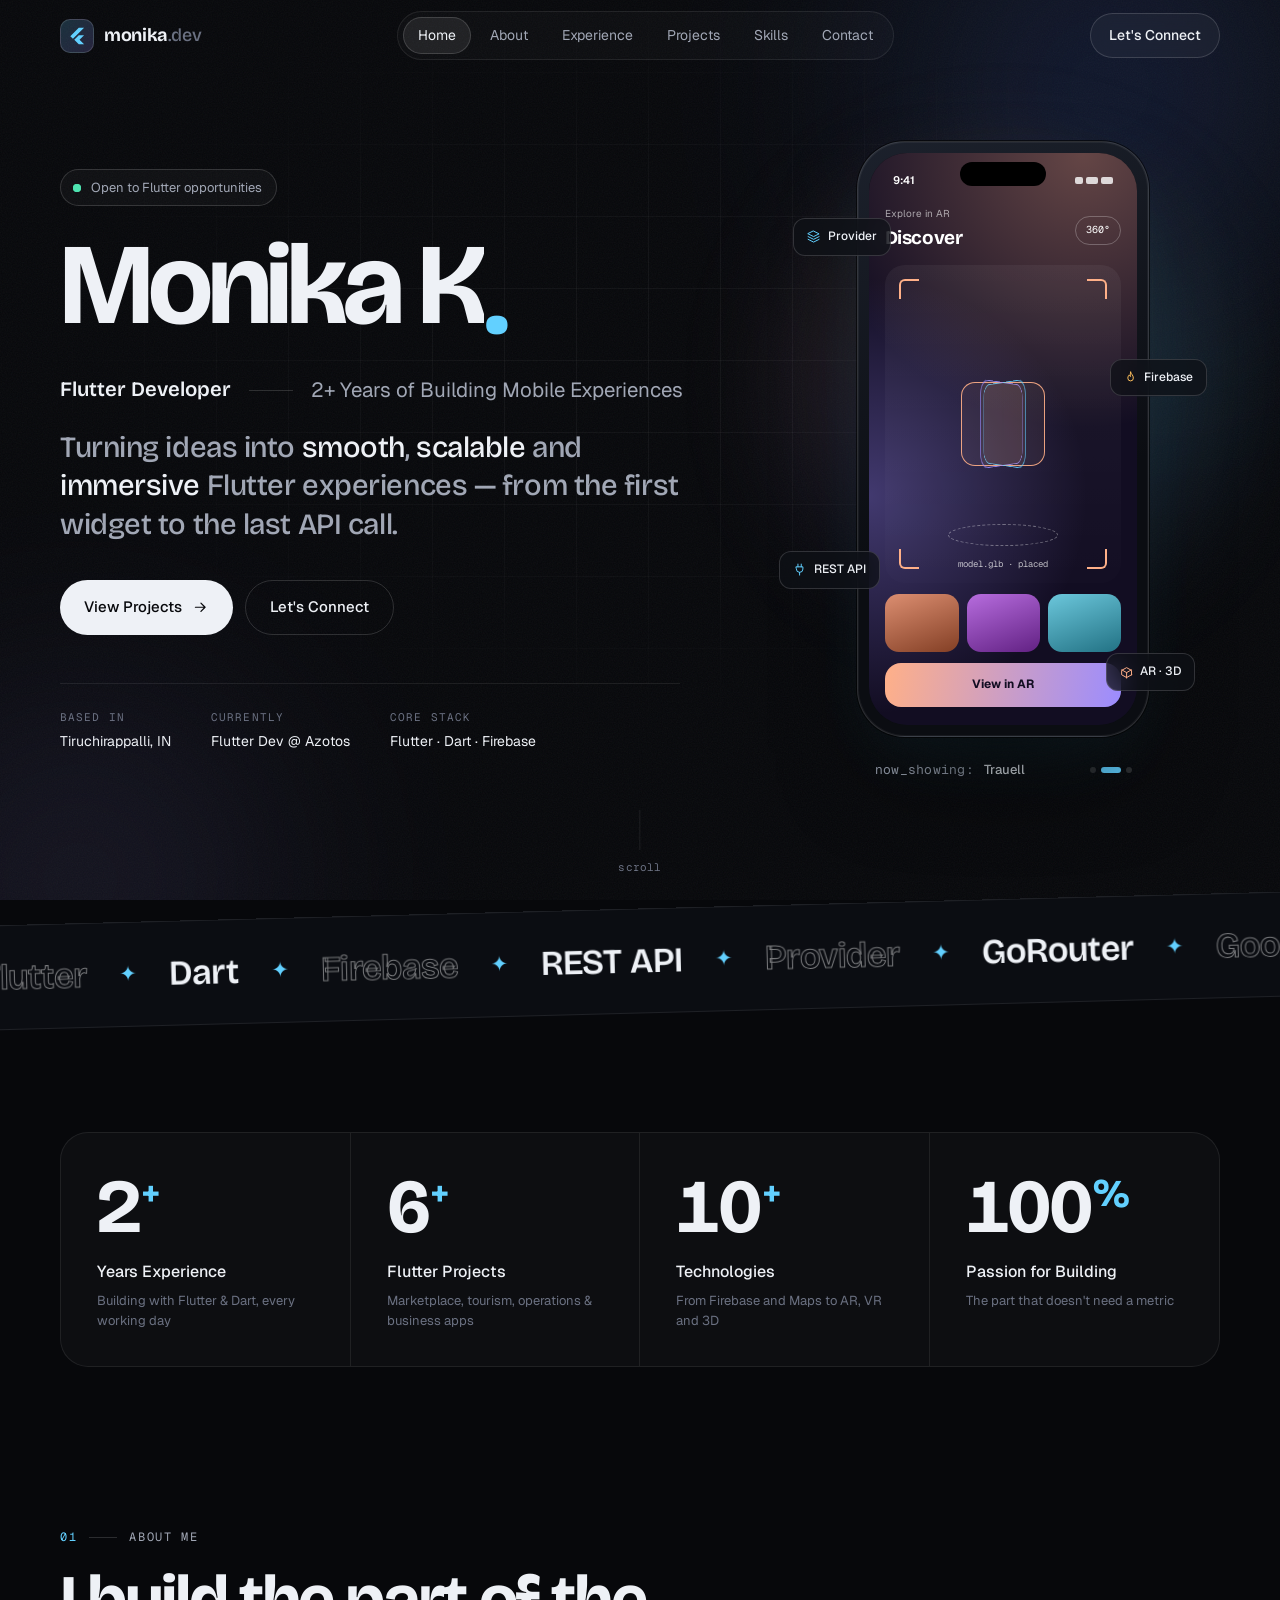
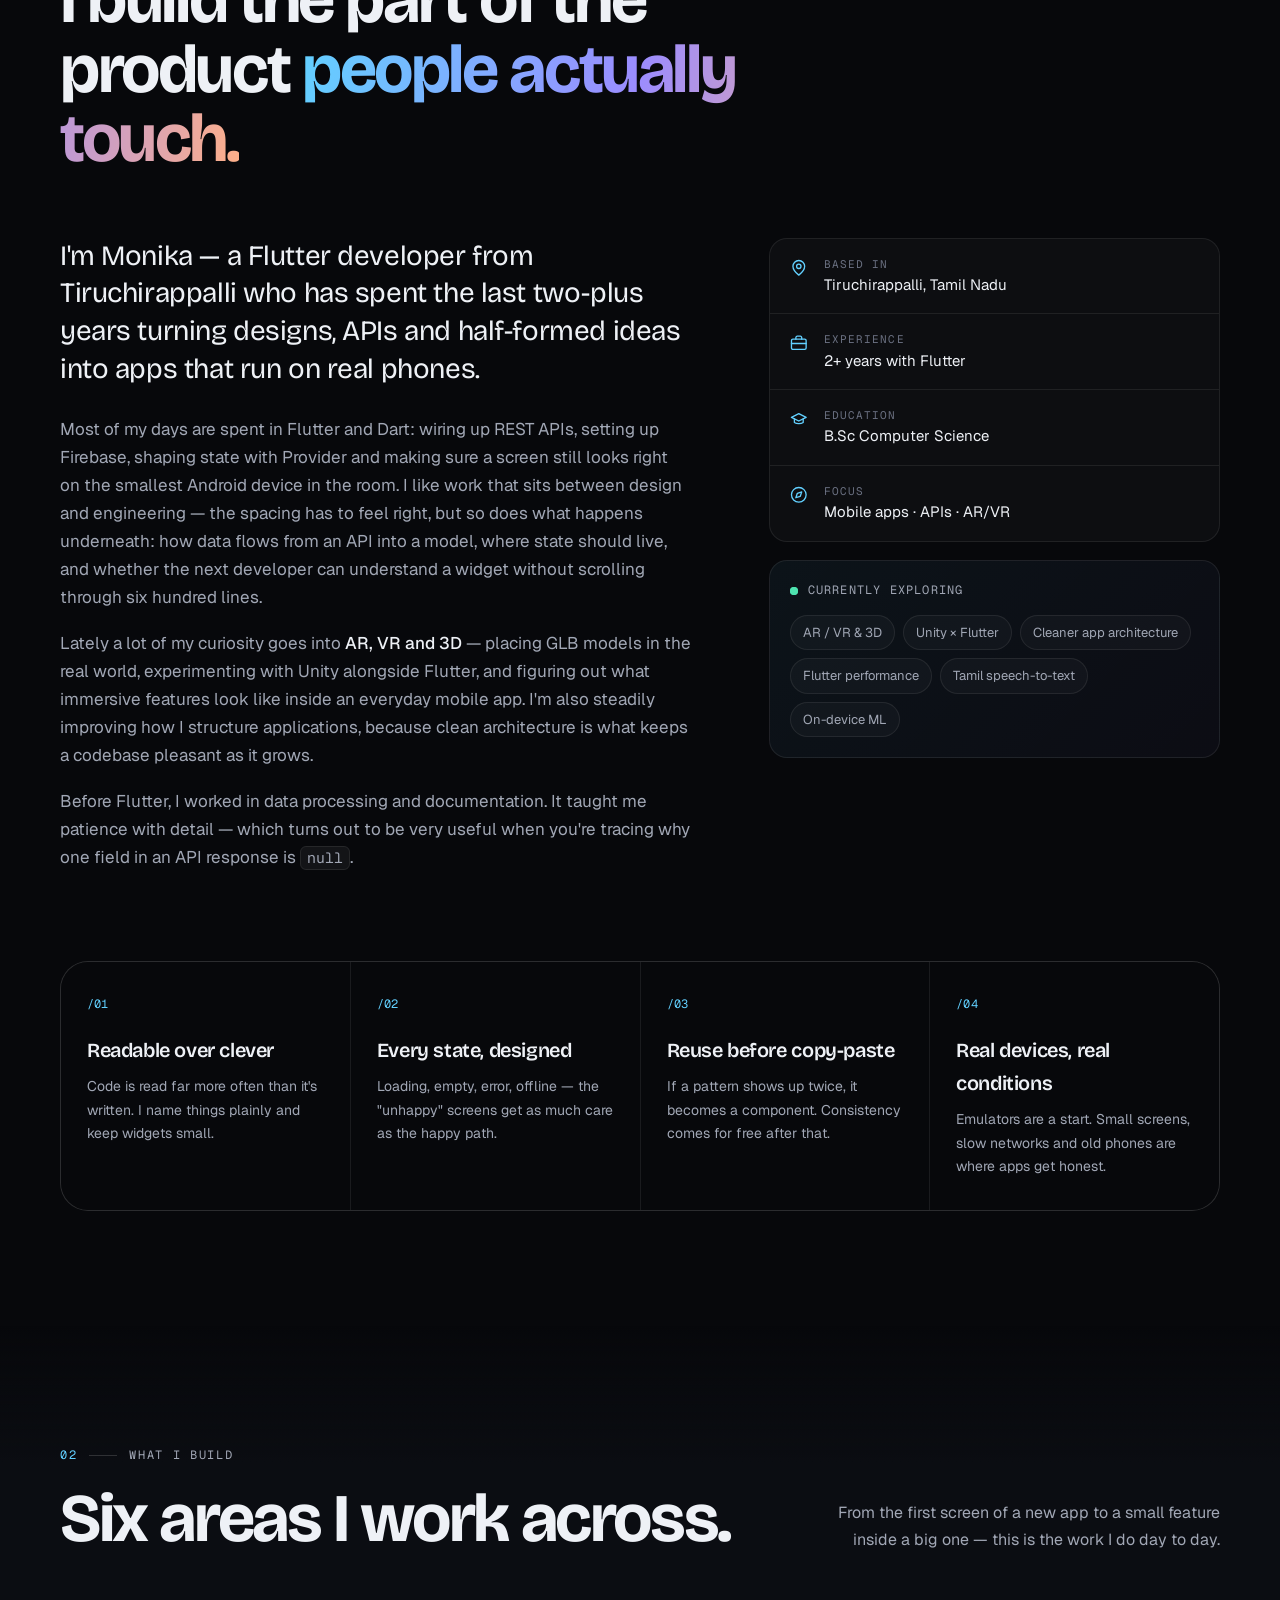
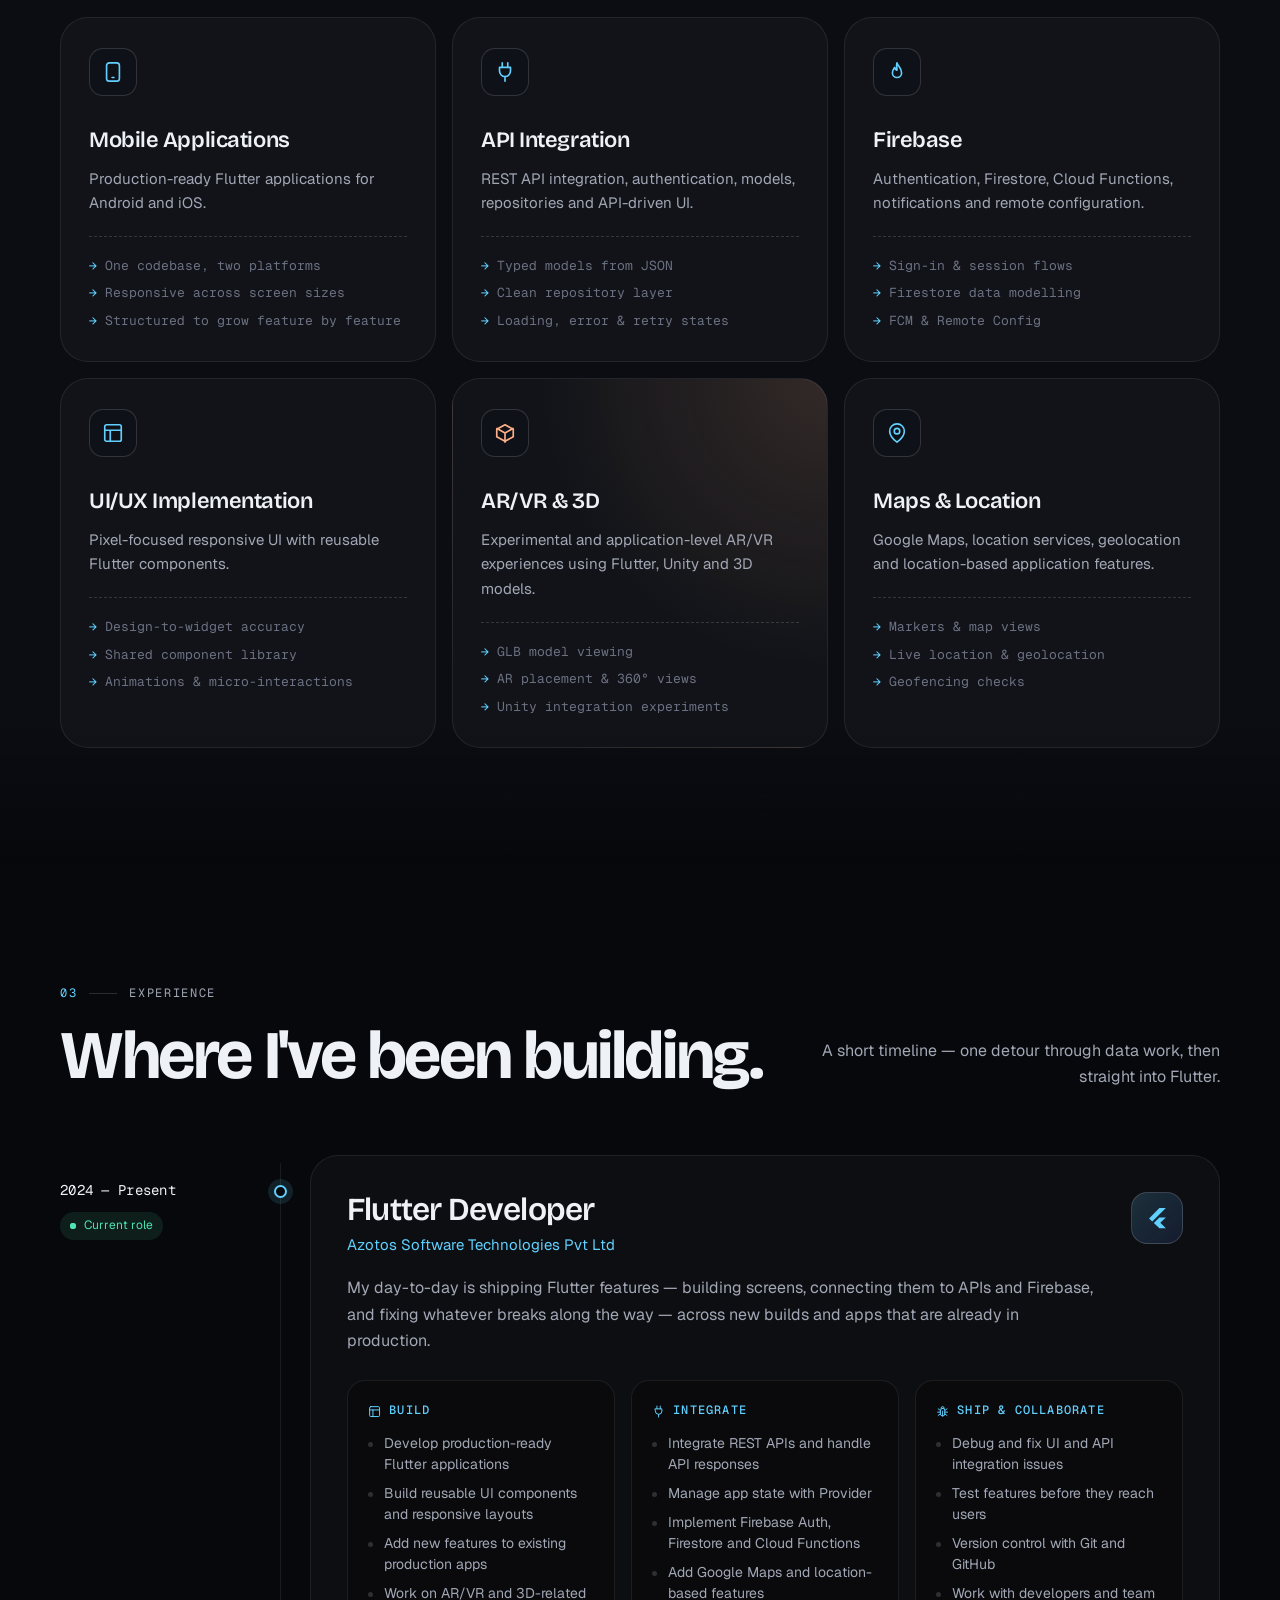
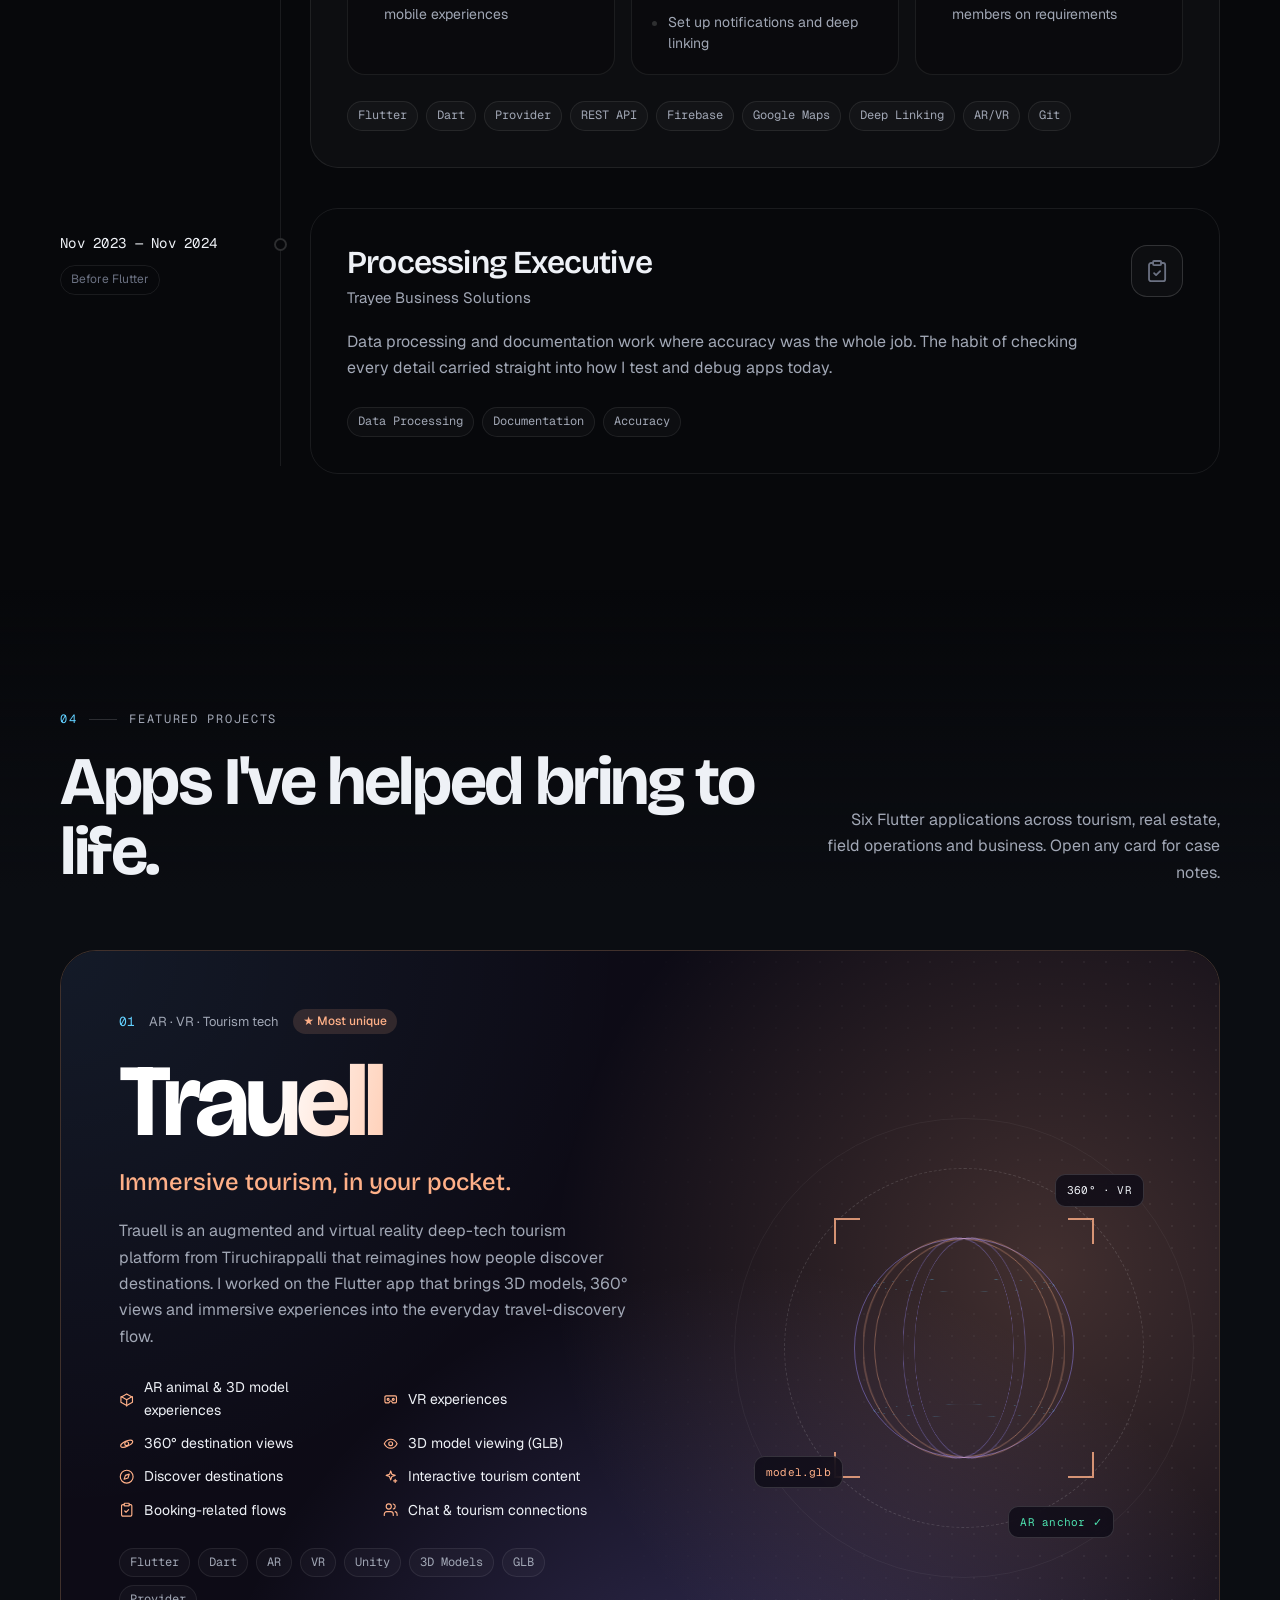
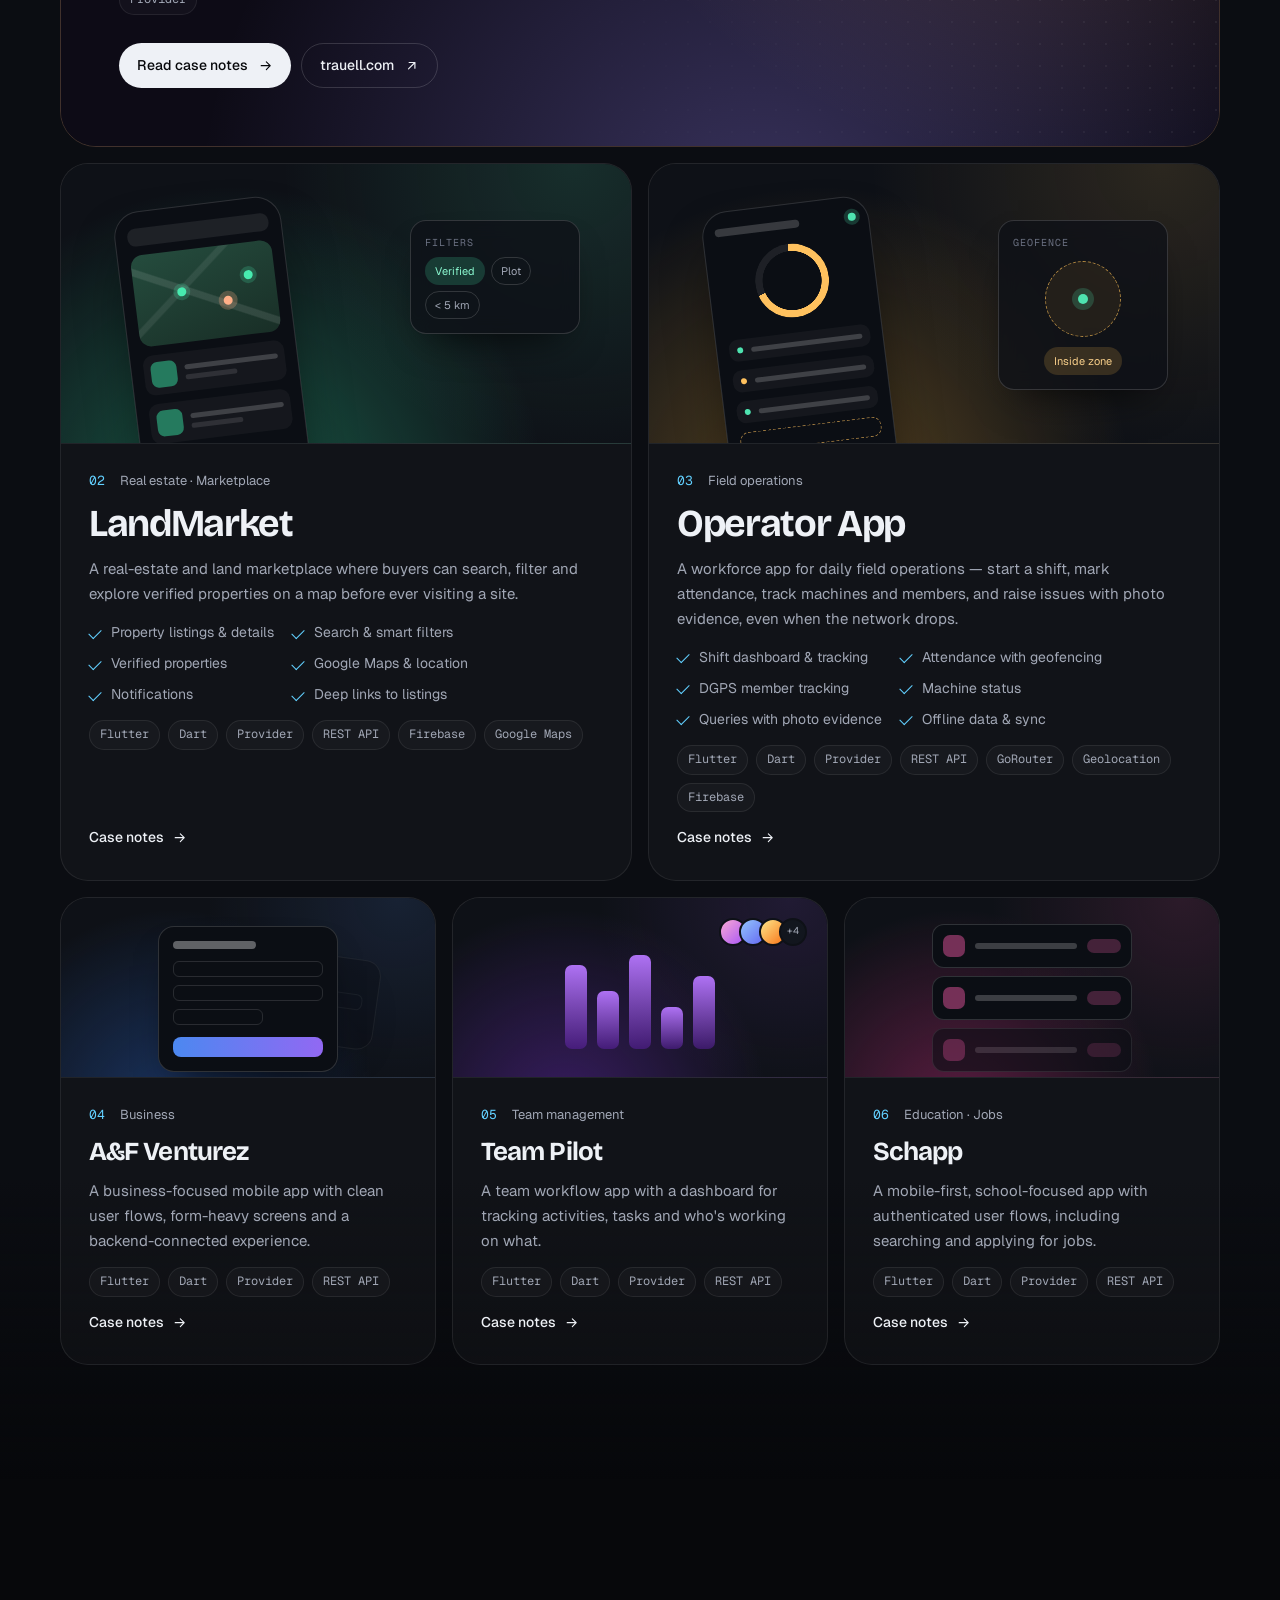
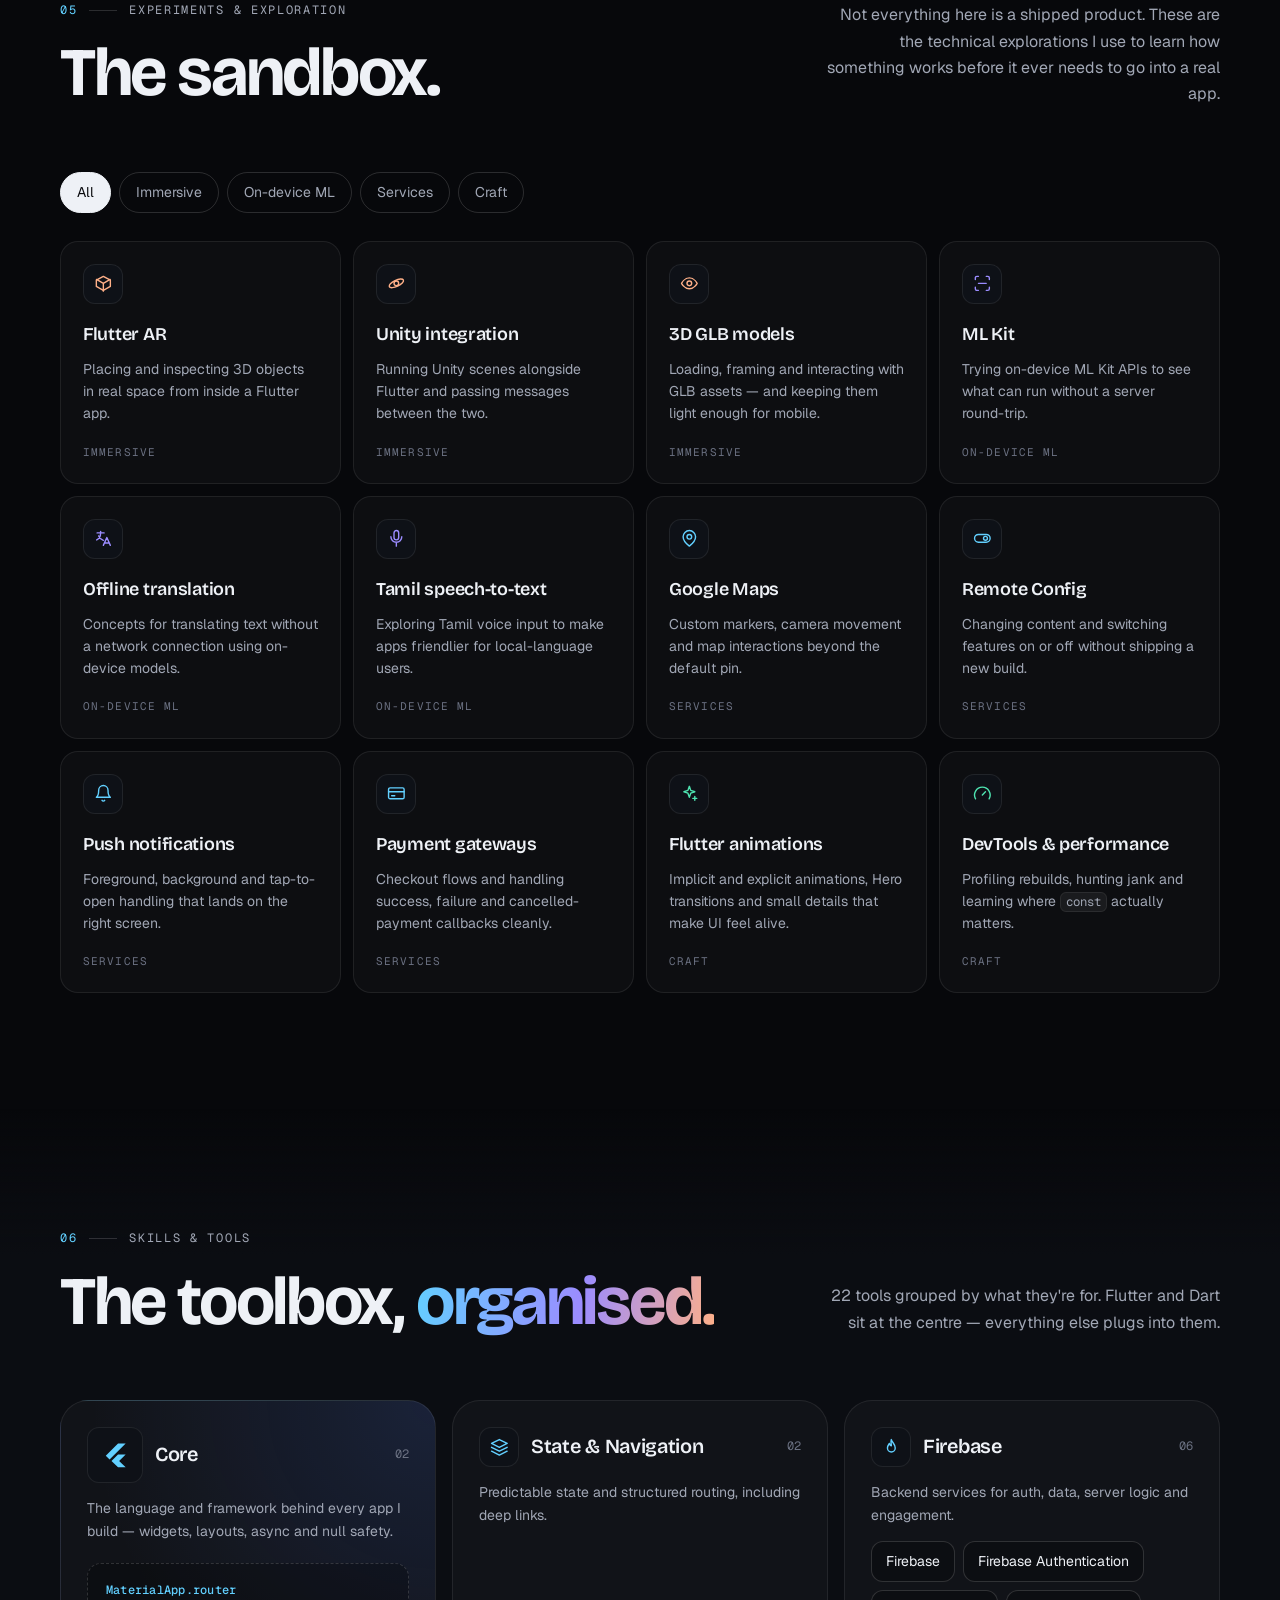
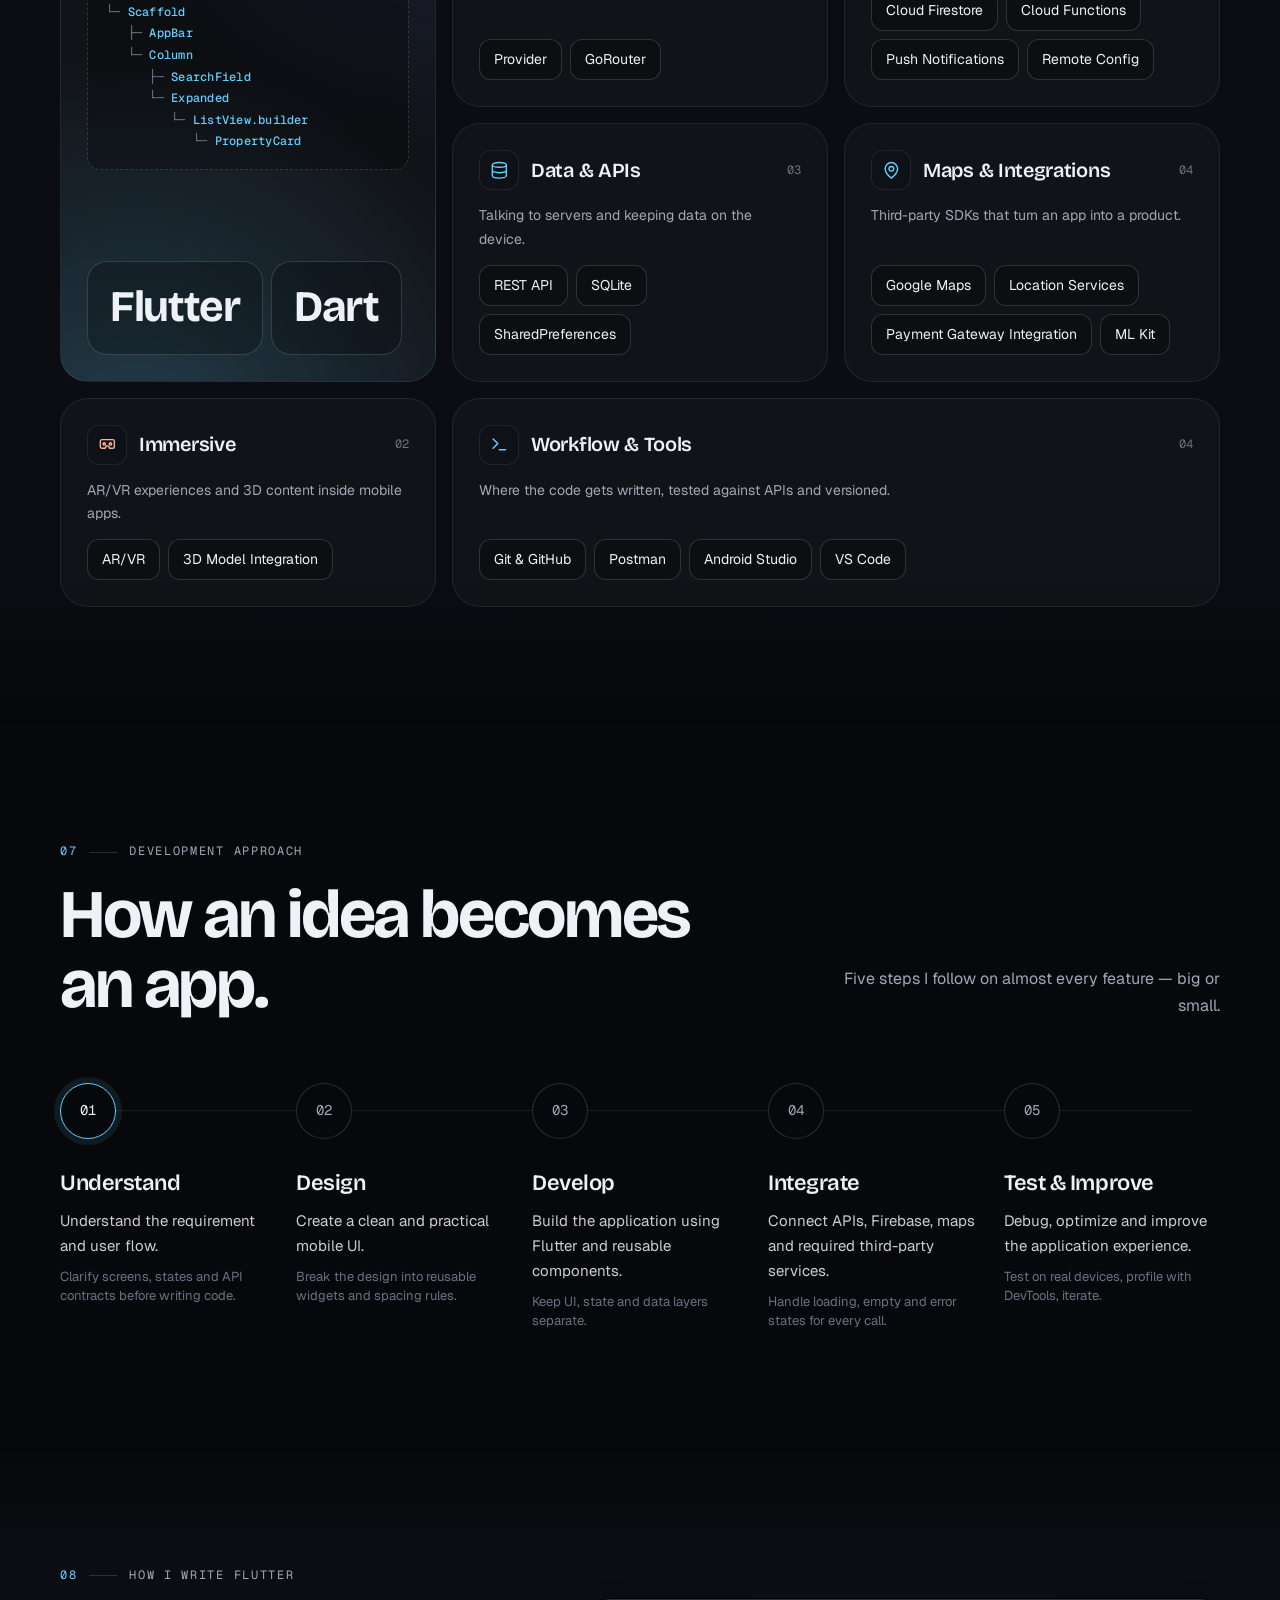
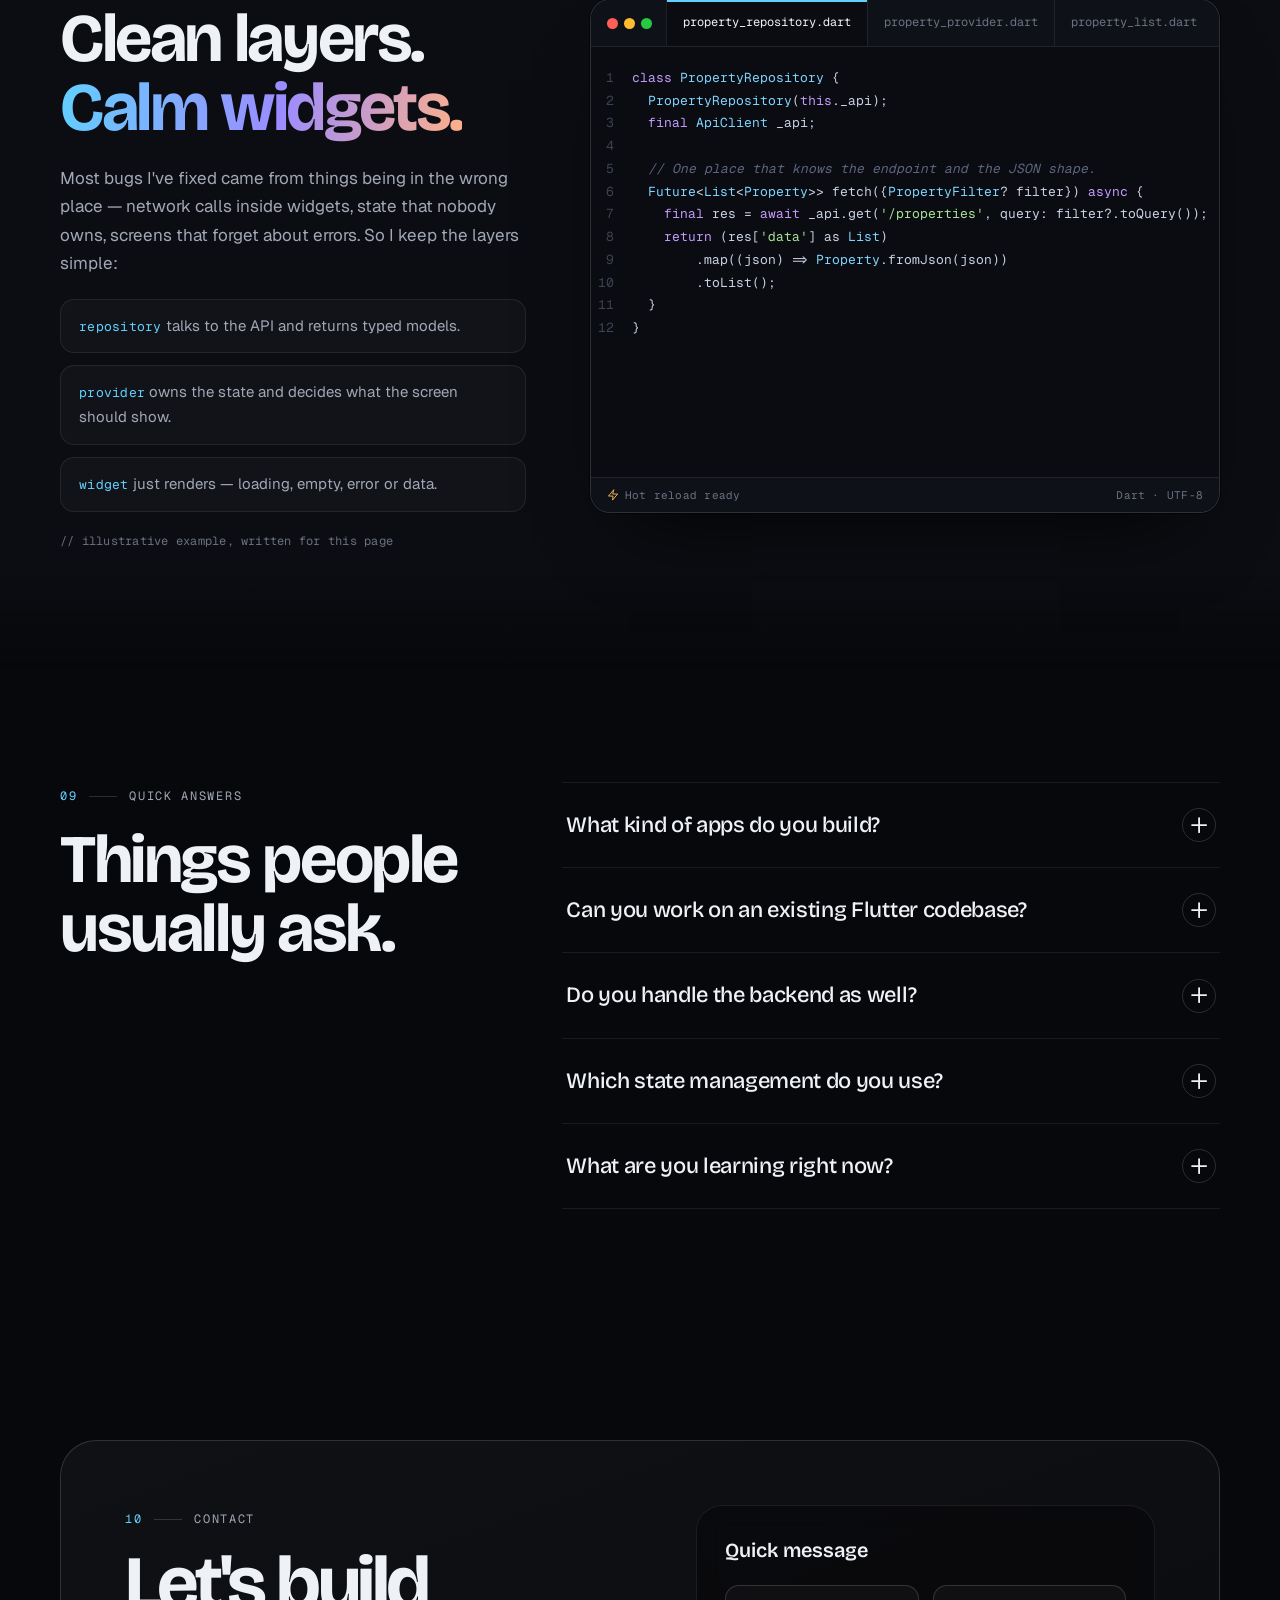
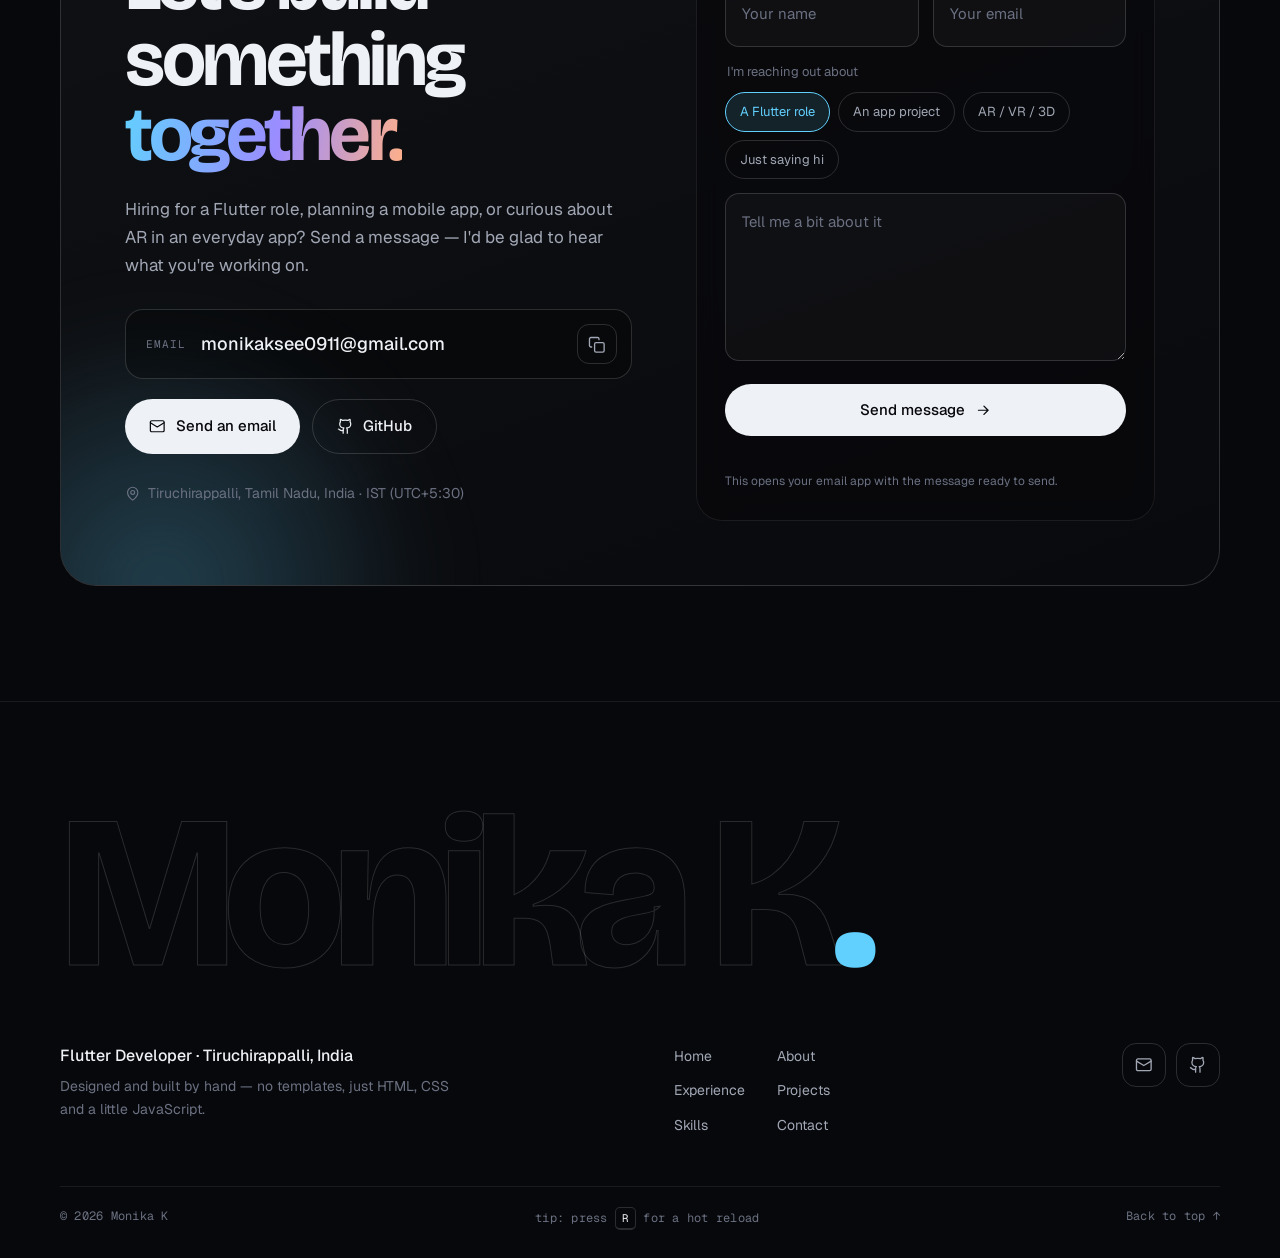
==== commit 388d7fe4: "redesigned" ====
--- a/index.html
+++ b/index.html
@@ -6,95 +6,236 @@
   <meta name="viewport" content="width=device-width, initial-scale=1.0" />
   <title>Monika K — Flutter Developer</title>
   <meta name="description"
-    content="Monika K — Flutter Developer building mobile experiences. Turning ideas, APIs and UI designs into real-world Flutter applications. Based in Trichy, Tamil Nadu, India." />
-  <meta name="theme-color" content="#05060d" />
+    content="Monika K is a Flutter Developer from Tiruchirappalli, India with 2+ years of experience building mobile apps with Flutter, Dart, Firebase, REST APIs, Google Maps and AR/VR." />
+  <meta name="author" content="Monika K" />
+  <meta name="theme-color" content="#07080b" />
+  <meta property="og:type" content="website" />
+  <meta property="og:title" content="Monika K — Flutter Developer" />
+  <meta property="og:description" content="Turning ideas into smooth, scalable and immersive Flutter experiences." />
   <link rel="icon" type="image/svg+xml" href="assets/favicon.svg" />
 
   <link rel="preconnect" href="https://fonts.googleapis.com" />
   <link rel="preconnect" href="https://fonts.gstatic.com" crossorigin />
   <link
-    href="https://fonts.googleapis.com/css2?family=Inter:wght@400;500;600&family=JetBrains+Mono:wght@400;500;600&family=Space+Grotesk:wght@500;600;700&display=swap"
+    href="https://fonts.googleapis.com/css2?family=Bricolage+Grotesque:opsz,wght@12..96,400..800&family=Geist:wght@300..700&family=Geist+Mono:wght@400;500&display=swap"
     rel="stylesheet" />
 
-  <!-- Apply saved theme before first paint -->
-  <script>
-    (function () {
-      var d = document.documentElement;
-      d.classList.remove('no-js');
-      d.classList.add('js');
-      try {
-        var t = localStorage.getItem('theme');
-        if (t === 'light' || t === 'dark') d.setAttribute('data-theme', t);
-      } catch (e) { }
-    })();
-  </script>
-
+  <script>document.documentElement.classList.replace('no-js', 'js');</script>
   <link rel="stylesheet" href="css/style.css" />
 </head>
 
 <body>
   <a class="skip-link" href="#main">Skip to content</a>
 
-  <!-- Boot screen (page transition in) -->
-  <div class="boot" id="boot" aria-hidden="true">
-    <div class="boot__inner">
-      <span class="boot__label">LOADING PLAYER PROFILE</span>
-      <span class="boot__bar"><span></span></span>
-      <span class="boot__id">MONIKA.K // v2026</span>
+  <!-- ============ ICON SPRITE ============ -->
+  <svg class="sprite" aria-hidden="true" focusable="false">
+    <symbol id="i-arrow" viewBox="0 0 24 24">
+      <path d="M5 12h14M13 6l6 6-6 6" />
+    </symbol>
+    <symbol id="i-arrow-up" viewBox="0 0 24 24">
+      <path d="M7 17 17 7M8 7h9v9" />
+    </symbol>
+    <symbol id="i-mail" viewBox="0 0 24 24">
+      <rect x="2" y="4" width="20" height="16" rx="2" />
+      <path d="m22 7-10 6L2 7" />
+    </symbol>
+    <symbol id="i-github" viewBox="0 0 24 24">
+      <path
+        d="M15 22v-4a4.8 4.8 0 0 0-1-3.5c3 0 6-2 6-5.5.08-1.25-.27-2.48-1-3.5.28-1.15.28-2.35 0-3.5 0 0-1 0-3 1.5-2.64-.5-5.36-.5-8 0C6 2 5 2 5 2c-.3 1.15-.3 2.35 0 3.5A5.4 5.4 0 0 0 4 9c0 3.5 3 5.5 6 5.5-.39.49-.68 1.05-.85 1.65-.17.6-.22 1.23-.15 1.85v4" />
+      <path d="M9 18c-4.51 2-5-2-7-2" />
+    </symbol>
+    <symbol id="i-copy" viewBox="0 0 24 24">
+      <rect x="9" y="9" width="13" height="13" rx="2" />
+      <path d="M5 15H4a2 2 0 0 1-2-2V4a2 2 0 0 1 2-2h9a2 2 0 0 1 2 2v1" />
+    </symbol>
+    <symbol id="i-check" viewBox="0 0 24 24">
+      <path d="M20 6 9 17l-5-5" />
+    </symbol>
+    <symbol id="i-close" viewBox="0 0 24 24">
+      <path d="M18 6 6 18M6 6l12 12" />
+    </symbol>
+    <symbol id="i-plus" viewBox="0 0 24 24">
+      <path d="M12 5v14M5 12h14" />
+    </symbol>
+    <symbol id="i-phone" viewBox="0 0 24 24">
+      <rect x="5" y="2" width="14" height="20" rx="3" />
+      <path d="M11 18h2" />
+    </symbol>
+    <symbol id="i-plug" viewBox="0 0 24 24">
+      <path d="M9 2v5M15 2v5M6 7h12v4a6 6 0 0 1-12 0zM12 17v5" />
+    </symbol>
+    <symbol id="i-flame" viewBox="0 0 24 24">
+      <path d="M12 2c1 4 5 5.5 5 11a5 5 0 0 1-10 0c0-3 1.5-4.5 2.5-6 .5 2 1.5 3 2.5 3 0-3-1-5 0-8z" />
+    </symbol>
+    <symbol id="i-layout" viewBox="0 0 24 24">
+      <rect x="3" y="3" width="18" height="18" rx="2" />
+      <path d="M3 9h18M9 21V9" />
+    </symbol>
+    <symbol id="i-cube" viewBox="0 0 24 24">
+      <path d="M21 16V8l-9-5-9 5v8l9 5 9-5z" />
+      <path d="M3.3 7 12 12l8.7-5M12 22V12" />
+    </symbol>
+    <symbol id="i-pin" viewBox="0 0 24 24">
+      <path d="M20 10c0 6-8 12-8 12S4 16 4 10a8 8 0 0 1 16 0z" />
+      <circle cx="12" cy="10" r="3" />
+    </symbol>
+    <symbol id="i-layers" viewBox="0 0 24 24">
+      <path d="m12 2 10 5-10 5L2 7z" />
+      <path d="m2 17 10 5 10-5M2 12l10 5 10-5" />
+    </symbol>
+    <symbol id="i-route" viewBox="0 0 24 24">
+      <circle cx="6" cy="19" r="3" />
+      <circle cx="18" cy="5" r="3" />
+      <path d="M9 19h8.5a3.5 3.5 0 0 0 0-7h-11a3.5 3.5 0 0 1 0-7H15" />
+    </symbol>
+    <symbol id="i-db" viewBox="0 0 24 24">
+      <ellipse cx="12" cy="5" rx="9" ry="3" />
+      <path d="M3 5v14c0 1.7 4 3 9 3s9-1.3 9-3V5M3 12c0 1.7 4 3 9 3s9-1.3 9-3" />
+    </symbol>
+    <symbol id="i-git" viewBox="0 0 24 24">
+      <circle cx="6" cy="6" r="3" />
+      <circle cx="6" cy="18" r="3" />
+      <circle cx="18" cy="8" r="3" />
+      <path d="M6 9v6M18 11c0 4-5 3.5-9.5 6" />
+    </symbol>
+    <symbol id="i-bell" viewBox="0 0 24 24">
+      <path d="M6 8a6 6 0 0 1 12 0c0 7 3 9 3 9H3s3-2 3-9" />
+      <path d="M10.3 21a1.94 1.94 0 0 0 3.4 0" />
+    </symbol>
+    <symbol id="i-toggle" viewBox="0 0 24 24">
+      <rect x="2" y="7" width="20" height="10" rx="5" />
+      <circle cx="16" cy="12" r="2.5" />
+    </symbol>
+    <symbol id="i-card" viewBox="0 0 24 24">
+      <rect x="2" y="5" width="20" height="14" rx="2" />
+      <path d="M2 10h20M6 15h4" />
+    </symbol>
+    <symbol id="i-scan" viewBox="0 0 24 24">
+      <path
+        d="M3 7V5a2 2 0 0 1 2-2h2M17 3h2a2 2 0 0 1 2 2v2M21 17v2a2 2 0 0 1-2 2h-2M7 21H5a2 2 0 0 1-2-2v-2M7 12h10" />
+    </symbol>
+    <symbol id="i-lang" viewBox="0 0 24 24">
+      <path d="M4 5h9M8.5 3v2c0 4-2 7.5-5 9M6 9c1 2.5 3 4.5 6 5.5" />
+      <path d="m12 21 4.5-10L21 21M13.5 18h6" />
+    </symbol>
+    <symbol id="i-mic" viewBox="0 0 24 24">
+      <rect x="9" y="2" width="6" height="12" rx="3" />
+      <path d="M19 10a7 7 0 0 1-14 0M12 17v5" />
+    </symbol>
+    <symbol id="i-sparkle" viewBox="0 0 24 24">
+      <path d="M12 3l1.8 5.2L19 10l-5.2 1.8L12 17l-1.8-5.2L5 10l5.2-1.8z" />
+      <path d="M19 16v5M16.5 18.5h5" />
+    </symbol>
+    <symbol id="i-gauge" viewBox="0 0 24 24">
+      <path d="m12 14 4-4" />
+      <path d="M3.3 19a10 10 0 1 1 17.4 0" />
+    </symbol>
+    <symbol id="i-vr" viewBox="0 0 24 24">
+      <path d="M3 8a2 2 0 0 1 2-2h14a2 2 0 0 1 2 2v7a2 2 0 0 1-2 2h-4l-2-3h-2l-2 3H5a2 2 0 0 1-2-2z" />
+      <circle cx="8" cy="11.5" r="1.5" />
+      <circle cx="16" cy="11.5" r="1.5" />
+    </symbol>
+    <symbol id="i-orbit" viewBox="0 0 24 24">
+      <circle cx="12" cy="12" r="3" />
+      <ellipse cx="12" cy="12" rx="10" ry="4" transform="rotate(-25 12 12)" />
+    </symbol>
+    <symbol id="i-code" viewBox="0 0 24 24">
+      <path d="m16 18 6-6-6-6M8 6l-6 6 6 6" />
+    </symbol>
+    <symbol id="i-terminal" viewBox="0 0 24 24">
+      <path d="m4 17 6-6-6-6M12 19h8" />
+    </symbol>
+    <symbol id="i-users" viewBox="0 0 24 24">
+      <path d="M16 21v-2a4 4 0 0 0-4-4H6a4 4 0 0 0-4 4v2" />
+      <circle cx="9" cy="7" r="4" />
+      <path d="M22 21v-2a4 4 0 0 0-3-3.9M16 3.1a4 4 0 0 1 0 7.8" />
+    </symbol>
+    <symbol id="i-brief" viewBox="0 0 24 24">
+      <rect x="2" y="7" width="20" height="14" rx="2" />
+      <path d="M16 7V5a2 2 0 0 0-2-2h-4a2 2 0 0 0-2 2v2M2 13h20" />
+    </symbol>
+    <symbol id="i-school" viewBox="0 0 24 24">
+      <path d="M22 10 12 5 2 10l10 5z" />
+      <path d="M6 12v5c3 2 9 2 12 0v-5" />
+    </symbol>
+    <symbol id="i-clip" viewBox="0 0 24 24">
+      <rect x="8" y="2" width="8" height="4" rx="1" />
+      <path d="M16 4h2a2 2 0 0 1 2 2v14a2 2 0 0 1-2 2H6a2 2 0 0 1-2-2V6a2 2 0 0 1 2-2h2" />
+      <path d="m9 14 2 2 4-4" />
+    </symbol>
+    <symbol id="i-bug" viewBox="0 0 24 24">
+      <rect x="8" y="6" width="8" height="14" rx="4" />
+      <path d="M12 20v-9M3 13h5M16 13h5M4 7l4 3M20 7l-4 3M4 19l4-3M20 19l-4-3M9 6a3 3 0 0 1 6 0" />
+    </symbol>
+    <symbol id="i-compass" viewBox="0 0 24 24">
+      <circle cx="12" cy="12" r="10" />
+      <path d="m16 8-2 6-6 2 2-6z" />
+    </symbol>
+    <symbol id="i-sync" viewBox="0 0 24 24">
+      <path d="M21 12a9 9 0 0 1-15 6.7L3 16M3 12a9 9 0 0 1 15-6.7L21 8" />
+      <path d="M21 3v5h-5M3 21v-5h5" />
+    </symbol>
+    <symbol id="i-zap" viewBox="0 0 24 24">
+      <path d="M13 2 3 14h9l-1 8 10-12h-9z" />
+    </symbol>
+    <symbol id="i-eye" viewBox="0 0 24 24">
+      <path d="M2 12s3.5-7 10-7 10 7 10 7-3.5 7-10 7S2 12 2 12z" />
+      <circle cx="12" cy="12" r="3" />
+    </symbol>
+    <symbol id="i-flutter" viewBox="0 0 24 24">
+      <path class="fill" d="M14.3 2 4 12.3l3.2 3.2L20.7 2zM14.3 11.3 8.8 16.8l5.5 5.2h6.4l-5.5-5.3 5.5-5.4z" />
+    </symbol>
+  </svg>
+
+  <!-- ============ INTRO ============ -->
+  <div class="intro" id="intro" aria-hidden="true">
+    <div class="intro__inner">
+      <span class="intro__word">flutter run</span>
+      <span class="intro__count" id="intro-count">0</span>
     </div>
   </div>
 
   <!-- Ambient layers -->
-  <div class="bg" aria-hidden="true">
-    <div class="bg__grid"></div>
-    <div class="bg__orb bg__orb--a"></div>
-    <div class="bg__orb bg__orb--b"></div>
+  <div class="ambient" aria-hidden="true">
+    <div class="ambient__glow ambient__glow--a"></div>
+    <div class="ambient__glow ambient__glow--b"></div>
+    <div class="ambient__noise"></div>
   </div>
-  <div class="cursor-glow" id="cursor-glow" aria-hidden="true"></div>
+  <div class="cursor" id="cursor" aria-hidden="true"><span class="cursor__label" id="cursor-label"></span></div>
+  <div class="cursor-dot" id="cursor-dot" aria-hidden="true"></div>
 
   <!-- ============ NAVIGATION ============ -->
   <header class="nav" id="nav">
     <div class="nav__progress" id="nav-progress" aria-hidden="true"></div>
     <div class="container nav__inner">
-      <a href="#home" class="nav__logo" aria-label="Monika K — home">
-        <span class="nav__logo-bracket">[</span>MONIKA<span class="nav__logo-dot">.</span>K<span
-          class="nav__logo-bracket">]</span>
+      <a href="#home" class="logo" aria-label="Monika K — back to top">
+        <span class="logo__mark"><svg class="icon">
+            <use href="#i-flutter" />
+          </svg></span>
+        <span class="logo__text">monika<span>.dev</span></span>
       </a>
 
       <nav class="nav__menu" id="nav-menu" aria-label="Primary">
-        <ul class="nav__list">
-          <li><a class="nav__link" href="#home" data-section="home"><span class="nav__num">00</span>Home</a></li>
-          <li><a class="nav__link" href="#career" data-section="career"><span class="nav__num">01</span>Career</a></li>
-          <li><a class="nav__link" href="#skills" data-section="skills"><span class="nav__num">02</span>Skills</a></li>
-          <li><a class="nav__link" href="#projects" data-section="projects"><span class="nav__num">03</span>Projects</a>
-          </li>
-          <li><a class="nav__link" href="#profile" data-section="profile"><span class="nav__num">04</span>Profile</a>
-          </li>
-          <li><a class="nav__link" href="#contact" data-section="contact"><span class="nav__num">05</span>Contact</a>
-          </li>
-        </ul>
-        <span class="nav__indicator" id="nav-indicator" aria-hidden="true"></span>
+        <ul class="nav__list" id="nav-list">
+          <li><a class="nav__link" href="#home" data-section="home">Home</a></li>
+          <li><a class="nav__link" href="#about" data-section="about">About</a></li>
+          <li><a class="nav__link" href="#experience" data-section="experience">Experience</a></li>
+          <li><a class="nav__link" href="#projects" data-section="projects">Projects</a></li>
+          <li><a class="nav__link" href="#skills" data-section="skills">Skills</a></li>
+          <li><a class="nav__link" href="#contact" data-section="contact">Contact</a></li>
+          <li class="nav__pill" id="nav-pill" aria-hidden="true"></li>
+        </ul>
         <div class="nav__mobile-foot">
-          <span class="status"><span class="status__dot"></span>Available for opportunities</span>
+          <a class="btn btn--primary" href="#contact"><span>Let's Connect</span><svg class="icon">
+              <use href="#i-arrow" />
+            </svg></a>
         </div>
       </nav>
 
       <div class="nav__actions">
-        <span class="status status--nav"><span class="status__dot"></span>Available for opportunities</span>
-        <button class="icon-btn" id="theme-toggle" type="button" aria-label="Switch to light mode">
-          <svg class="icon icon--sun" viewBox="0 0 24 24" aria-hidden="true">
-            <circle cx="12" cy="12" r="4" />
-            <path
-              d="M12 2v2M12 20v2M4.93 4.93l1.41 1.41M17.66 17.66l1.41 1.41M2 12h2M20 12h2M6.34 17.66l-1.41 1.41M19.07 4.93l-1.41 1.41" />
-          </svg>
-          <svg class="icon icon--moon" viewBox="0 0 24 24" aria-hidden="true">
-            <path d="M12 3a6 6 0 0 0 9 9 9 9 0 1 1-9-9Z" />
-          </svg>
-        </button>
+        <a class="btn btn--sm btn--glass magnetic nav__cta" href="#contact"><span>Let's Connect</span></a>
         <button class="burger" id="nav-toggle" type="button" aria-label="Open menu" aria-expanded="false"
-          aria-controls="nav-menu">
-          <span></span><span></span><span></span>
-        </button>
+          aria-controls="nav-menu"><span></span><span></span></button>
       </div>
     </div>
   </header>
@@ -104,387 +245,1285 @@
     <!-- ============ HOME ============ -->
     <section class="hero" id="home" data-nav="home">
       <div class="container hero__grid">
-        <div class="hero__intro">
-          <p class="label reveal">
-            <span class="label__pulse"></span>PLAYER PROFILE // FLUTTER DEVELOPER
+        <div class="hero__copy">
+          <p class="badge reveal" data-config-show="availability">
+            <span class="pulse"></span><span data-config="availability">Open to Flutter opportunities</span>
           </p>
-          <h1 class="hero__title reveal" style="--d:1">
-            <span class="hero__line">Hi, I'm</span>
-            <span class="hero__line hero__name">Monika K<span class="hero__dot">.</span></span>
+
+          <h1 class="hero__title">
+            <span class="sr-only">Monika K — Flutter Developer</span>
+            <span class="hero__name" aria-hidden="true" data-split>Monika K</span><span class="hero__dot"
+              aria-hidden="true">.</span>
           </h1>
-          <p class="hero__role reveal" style="--d:2">
-            <span class="hero__role-prefix">&gt;</span> Flutter Developer<span class="caret" aria-hidden="true"></span>
+
+          <p class="hero__role reveal" style="--d:3">
+            <span class="hero__role-main">Flutter Developer</span>
+            <span class="hero__role-rule" aria-hidden="true"></span>
+            <span class="hero__role-sub">2+ Years of Building Mobile Experiences</span>
           </p>
-          <p class="hero__desc reveal" style="--d:3">
-            I build responsive, user-friendly and scalable mobile applications using Flutter and Dart, with a focus
-            on clean UI, API integration and maintainable architecture.
+
+          <p class="hero__lead reveal" style="--d:4">
+            Turning ideas into <em>smooth</em>, <em>scalable</em> and <em>immersive</em> Flutter experiences —
+            from the first widget to the last API call.
           </p>
-          <div class="hero__cta reveal" style="--d:4">
-            <a href="#projects" class="btn btn--primary magnetic">
-              <span>Explore Projects</span>
-              <svg class="icon" viewBox="0 0 24 24" aria-hidden="true">
-                <path d="M5 12h14M13 6l6 6-6 6" />
+
+          <div class="hero__cta reveal" style="--d:5">
+            <a href="#projects" class="btn btn--primary magnetic" data-cursor="Go">
+              <span>View Projects</span><svg class="icon">
+                <use href="#i-arrow" />
               </svg>
             </a>
-            <a href="#contact" class="btn btn--ghost magnetic"><span>Contact Me</span></a>
+            <a href="#contact" class="btn btn--ghost magnetic"><span>Let's Connect</span></a>
           </div>
-          <p class="hero__hint reveal" style="--d:5">
-            <span class="kbd">SCROLL</span> to explore the career dashboard
-          </p>
+
+          <dl class="hero__meta reveal" style="--d:6">
+            <div>
+              <dt>Based in</dt>
+              <dd>Tiruchirappalli, IN</dd>
+            </div>
+            <div>
+              <dt>Currently</dt>
+              <dd>Flutter Dev @ Azotos</dd>
+            </div>
+            <div>
+              <dt>Core stack</dt>
+              <dd>Flutter · Dart · Firebase</dd>
+            </div>
+          </dl>
         </div>
 
-        <!-- Character profile card -->
-        <div class="hero__card reveal" style="--d:2">
-          <article class="pcard tilt" aria-label="Profile summary">
-            <span class="pcard__corner pcard__corner--tl"></span>
-            <span class="pcard__corner pcard__corner--tr"></span>
-            <span class="pcard__corner pcard__corner--bl"></span>
-            <span class="pcard__corner pcard__corner--br"></span>
-            <div class="pcard__scan" aria-hidden="true"></div>
-
-            <header class="pcard__head">
-              <span class="mono">ID // 0x4D4B</span>
-              <span class="pcard__online"><span class="status__dot"></span>ONLINE</span>
-            </header>
-
-            <div class="pcard__identity">
-              <div class="avatar" id="avatar">
-                <svg class="avatar__ring" viewBox="0 0 100 100" aria-hidden="true">
-                  <circle cx="50" cy="50" r="46" />
+        <!-- Live phone showcase -->
+        <div class="hero__visual reveal" style="--d:2">
+          <div class="showcase" id="showcase">
+            <div class="showcase__halo" aria-hidden="true"></div>
+            <span class="float-chip float-chip--a" aria-hidden="true"><svg class="icon">
+                <use href="#i-layers" />
+              </svg>Provider</span>
+            <span class="float-chip float-chip--b" aria-hidden="true"><svg class="icon">
+                <use href="#i-flame" />
+              </svg>Firebase</span>
+            <span class="float-chip float-chip--c" aria-hidden="true"><svg class="icon">
+                <use href="#i-plug" />
+              </svg>REST API</span>
+            <span class="float-chip float-chip--d" aria-hidden="true"><svg class="icon">
+                <use href="#i-cube" />
+              </svg>AR · 3D</span>
+
+            <div class="phone" role="img"
+              aria-label="Phone mockup cycling through LandMarket, Trauell and Operator App screens">
+              <div class="phone__notch"></div>
+              <div class="phone__screen">
+
+                <!-- Screen: LandMarket -->
+                <div class="screen screen--land is-active" data-screen="LandMarket">
+                  <div class="m-status"><span>9:41</span><span class="m-status__icons"><i></i><i></i><i></i></span>
+                  </div>
+                  <div class="m-head">
+                    <div><small>Find land near</small><b>Tiruchirappalli</b></div>
+                    <span class="m-avatar"></span>
+                  </div>
+                  <div class="m-search"><svg class="icon">
+                      <use href="#i-scan" />
+                    </svg><span>Search plots, villas…</span></div>
+                  <div class="m-chips"><span
+                      class="on">All</span><span>Plots</span><span>Verified</span><span>Farm</span></div>
+                  <div class="m-map">
+                    <i class="m-road m-road--1"></i><i class="m-road m-road--2"></i><i class="m-road m-road--3"></i>
+                    <span class="m-pin" style="--x:24%;--y:38%"></span>
+                    <span class="m-pin m-pin--hot" style="--x:58%;--y:52%"><em>₹ 24L</em></span>
+                    <span class="m-pin" style="--x:78%;--y:28%"></span>
+                    <span class="m-you" style="--x:44%;--y:70%"></span>
+                  </div>
+                  <div class="m-prop">
+                    <span class="m-prop__img"></span>
+                    <div><b>Residential plot</b><small>2.4 km · 1,200 sq.ft</small><span class="m-verified">✓
+                        Verified</span></div>
+                  </div>
+                </div>
+
+                <!-- Screen: Trauell -->
+                <div class="screen screen--trauell" data-screen="Trauell">
+                  <div class="m-status"><span>9:41</span><span class="m-status__icons"><i></i><i></i><i></i></span>
+                  </div>
+                  <div class="m-head m-head--light">
+                    <div><small>Explore in AR</small><b>Discover</b></div>
+                    <span class="m-tag">360°</span>
+                  </div>
+                  <div class="m-ar">
+                    <span class="m-ar__corner m-ar__corner--tl"></span><span
+                      class="m-ar__corner m-ar__corner--tr"></span>
+                    <span class="m-ar__corner m-ar__corner--bl"></span><span
+                      class="m-ar__corner m-ar__corner--br"></span>
+                    <div class="m-ar__model"><i></i><i></i><i></i></div>
+                    <span class="m-ar__floor"></span>
+                    <span class="m-ar__label">model.glb · placed</span>
+                  </div>
+                  <div class="m-dest">
+                    <span style="--h:18"></span><span style="--h:280"></span><span style="--h:190"></span>
+                  </div>
+                  <div class="m-btn">View in AR</div>
+                </div>
+
+                <!-- Screen: Operator -->
+                <div class="screen screen--ops" data-screen="Operator App">
+                  <div class="m-status"><span>9:41</span><span class="m-status__icons"><i></i><i></i><i></i></span>
+                  </div>
+                  <div class="m-head">
+                    <div><small>Shift B · On duty</small><b>Dashboard</b></div>
+                    <span class="m-live">● Live</span>
+                  </div>
+                  <div class="m-ring-row">
+                    <div class="m-ring"><svg viewBox="0 0 36 36">
+                        <circle cx="18" cy="18" r="15" />
+                        <circle class="m-ring__val" cx="18" cy="18" r="15" />
+                      </svg><b>6h</b></div>
+                    <div class="m-kv"><small>Attendance</small><b>Marked</b><small>Geofence</small><b
+                        class="ok">Inside</b></div>
+                  </div>
+                  <div class="m-rows">
+                    <div class="m-row"><i class="dot ok"></i><span>Machine 04</span><em>Running</em></div>
+                    <div class="m-row"><i class="dot warn"></i><span>Machine 07</span><em>Idle</em></div>
+                    <div class="m-row"><i class="dot ok"></i><span>DGPS members</span><em>12</em></div>
+                  </div>
+                  <div class="m-btn m-btn--soft">+ Raise query</div>
+                  <div class="m-sync"><svg class="icon">
+                      <use href="#i-sync" />
+                    </svg>Synced · offline ready</div>
+                </div>
+              </div>
+            </div>
+
+            <div class="showcase__caption" aria-hidden="true">
+              <span class="mono">now_showing:</span> <b id="showcase-name">LandMarket</b>
+              <span class="showcase__dots" id="showcase-dots"><i class="on"></i><i></i><i></i></span>
+            </div>
+          </div>
+        </div>
+      </div>
+
+      <a class="scroll-cue" href="#about" aria-label="Scroll to About">
+        <span class="scroll-cue__line"></span><span class="mono">scroll</span>
+      </a>
+    </section>
+
+    <!-- ============ MARQUEE ============ -->
+    <div class="marquee" aria-hidden="true">
+      <div class="marquee__track">
+        <span>Flutter</span><i>✦</i><span>Dart</span><i>✦</i><span>Firebase</span><i>✦</i><span>REST
+          API</span><i>✦</i><span>Provider</span><i>✦</i><span>GoRouter</span><i>✦</i><span>Google
+          Maps</span><i>✦</i><span>AR / VR</span><i>✦</i><span>3D · GLB</span><i>✦</i><span>ML Kit</span><i>✦</i>
+        <span>Flutter</span><i>✦</i><span>Dart</span><i>✦</i><span>Firebase</span><i>✦</i><span>REST
+          API</span><i>✦</i><span>Provider</span><i>✦</i><span>GoRouter</span><i>✦</i><span>Google
+          Maps</span><i>✦</i><span>AR / VR</span><i>✦</i><span>3D · GLB</span><i>✦</i><span>ML Kit</span><i>✦</i>
+      </div>
+    </div>
+
+    <!-- ============ STATS ============ -->
+    <section class="stats-band" aria-label="At a glance">
+      <div class="container">
+        <ul class="stats">
+          <li class="stat reveal">
+            <span class="stat__value"><span data-count="2">0</span><sup>+</sup></span>
+            <span class="stat__label">Years Experience</span>
+            <span class="stat__note">Building with Flutter &amp; Dart, every working day</span>
+          </li>
+          <li class="stat reveal" style="--d:1">
+            <span class="stat__value"><span data-count="6">0</span><sup>+</sup></span>
+            <span class="stat__label">Flutter Projects</span>
+            <span class="stat__note">Marketplace, tourism, operations &amp; business apps</span>
+          </li>
+          <li class="stat reveal" style="--d:2">
+            <span class="stat__value"><span data-count="10">0</span><sup>+</sup></span>
+            <span class="stat__label">Technologies</span>
+            <span class="stat__note">From Firebase and Maps to AR, VR and 3D</span>
+          </li>
+          <li class="stat reveal" style="--d:3">
+            <span class="stat__value"><span data-count="100">0</span><sup>%</sup></span>
+            <span class="stat__label">Passion for Building</span>
+            <span class="stat__note">The part that doesn't need a metric</span>
+          </li>
+        </ul>
+      </div>
+    </section>
+
+    <!-- ============ ABOUT ============ -->
+    <section class="section" id="about" data-nav="about">
+      <div class="container">
+        <header class="shead reveal">
+          <p class="eyebrow"><span class="eyebrow__num">01</span>About me</p>
+          <h2 class="shead__title">I build the part of the product <span class="grad">people actually touch.</span></h2>
+        </header>
+
+        <div class="about">
+          <div class="about__story reveal">
+            <p class="about__lede">
+              I'm Monika — a Flutter developer from Tiruchirappalli who has spent the last two-plus years turning
+              designs, APIs and half-formed ideas into apps that run on real phones.
+            </p>
+            <p>
+              Most of my days are spent in Flutter and Dart: wiring up REST APIs, setting up Firebase, shaping state
+              with Provider and making sure a screen still looks right on the smallest Android device in the room.
+              I like work that sits between design and engineering — the spacing has to feel right, but so does
+              what happens underneath: how data flows from an API into a model, where state should live, and whether
+              the next developer can understand a widget without scrolling through six hundred lines.
+            </p>
+            <p>
+              Lately a lot of my curiosity goes into <strong>AR, VR and 3D</strong> — placing GLB models in the real
+              world, experimenting with Unity alongside Flutter, and figuring out what immersive features look like
+              inside an everyday mobile app. I'm also steadily improving how I structure applications, because
+              clean architecture is what keeps a codebase pleasant as it grows.
+            </p>
+            <p>
+              Before Flutter, I worked in data processing and documentation. It taught me patience with detail —
+              which turns out to be very useful when you're tracing why one field in an API response is
+              <code>null</code>.
+            </p>
+          </div>
+
+          <aside class="about__side">
+            <dl class="facts reveal" style="--d:1">
+              <div class="fact"><svg class="icon">
+                  <use href="#i-pin" />
                 </svg>
-                <span class="avatar__initials">MK</span>
+                <dt>Based in</dt>
+                <dd>Tiruchirappalli, Tamil Nadu</dd>
               </div>
-              <div>
-                <h2 class="pcard__name">MONIKA K</h2>
-                <p class="pcard__level mono">LVL 02 · <span>Flutter Developer</span></p>
+              <div class="fact"><svg class="icon">
+                  <use href="#i-brief" />
+                </svg>
+                <dt>Experience</dt>
+                <dd>2+ years with Flutter</dd>
               </div>
-            </div>
-
-            <dl class="pcard__stats">
-              <div class="pcard__row">
-                <dt>CLASS</dt>
-                <dd>Flutter Developer</dd>
+              <div class="fact"><svg class="icon">
+                  <use href="#i-school" />
+                </svg>
+                <dt>Education</dt>
+                <dd>B.Sc Computer Science</dd>
               </div>
-              <div class="pcard__row">
-                <dt>SPECIALTY</dt>
-                <dd>Mobile Applications</dd>
-              </div>
-              <div class="pcard__row">
-                <dt>CURRENT QUEST</dt>
-                <dd>Building &amp; learning</dd>
-              </div>
-              <div class="pcard__row">
-                <dt>LOCATION</dt>
-                <dd>Tamil Nadu, India</dd>
+              <div class="fact"><svg class="icon">
+                  <use href="#i-compass" />
+                </svg>
+                <dt>Focus</dt>
+                <dd>Mobile apps · APIs · AR/VR</dd>
               </div>
             </dl>
 
-            <div class="pcard__xp">
-              <div class="pcard__xp-head">
-                <span class="mono">XP</span>
-                <span>1+ Year Experience</span>
+            <div class="card-soft reveal" style="--d:2">
+              <p class="card-soft__title"><span class="pulse"></span>Currently exploring</p>
+              <ul class="tags">
+                <li>AR / VR &amp; 3D</li>
+                <li>Unity × Flutter</li>
+                <li>Cleaner app architecture</li>
+                <li>Flutter performance</li>
+                <li>Tamil speech-to-text</li>
+                <li>On-device ML</li>
+              </ul>
+            </div>
+          </aside>
+        </div>
+
+        <ul class="values">
+          <li class="value reveal"><span class="value__num mono">/01</span>
+            <h3>Readable over clever</h3>
+            <p>Code is read far more often than it's written. I name things plainly and keep widgets small.</p>
+          </li>
+          <li class="value reveal" style="--d:1"><span class="value__num mono">/02</span>
+            <h3>Every state, designed</h3>
+            <p>Loading, empty, error, offline — the "unhappy" screens get as much care as the happy path.</p>
+          </li>
+          <li class="value reveal" style="--d:2"><span class="value__num mono">/03</span>
+            <h3>Reuse before copy-paste</h3>
+            <p>If a pattern shows up twice, it becomes a component. Consistency comes for free after that.</p>
+          </li>
+          <li class="value reveal" style="--d:3"><span class="value__num mono">/04</span>
+            <h3>Real devices, real conditions</h3>
+            <p>Emulators are a start. Small screens, slow networks and old phones are where apps get honest.</p>
+          </li>
+        </ul>
+      </div>
+    </section>
+
+    <!-- ============ WHAT I BUILD ============ -->
+    <section class="section section--alt" id="services" data-nav="about">
+      <div class="container">
+        <header class="shead shead--split reveal">
+          <div>
+            <p class="eyebrow"><span class="eyebrow__num">02</span>What I build</p>
+            <h2 class="shead__title">Six areas I work across.</h2>
+          </div>
+          <p class="shead__sub">From the first screen of a new app to a small feature inside a big one — this is the
+            work I
+            do day to day.</p>
+        </header>
+
+        <div class="services">
+          <article class="service spot reveal">
+            <span class="service__icon"><svg class="icon">
+                <use href="#i-phone" />
+              </svg></span>
+            <h3>Mobile Applications</h3>
+            <p>Production-ready Flutter applications for Android and iOS.</p>
+            <ul>
+              <li>One codebase, two platforms</li>
+              <li>Responsive across screen sizes</li>
+              <li>Structured to grow feature by feature</li>
+            </ul>
+          </article>
+          <article class="service spot reveal" style="--d:1">
+            <span class="service__icon"><svg class="icon">
+                <use href="#i-plug" />
+              </svg></span>
+            <h3>API Integration</h3>
+            <p>REST API integration, authentication, models, repositories and API-driven UI.</p>
+            <ul>
+              <li>Typed models from JSON</li>
+              <li>Clean repository layer</li>
+              <li>Loading, error &amp; retry states</li>
+            </ul>
+          </article>
+          <article class="service spot reveal" style="--d:2">
+            <span class="service__icon"><svg class="icon">
+                <use href="#i-flame" />
+              </svg></span>
+            <h3>Firebase</h3>
+            <p>Authentication, Firestore, Cloud Functions, notifications and remote configuration.</p>
+            <ul>
+              <li>Sign-in &amp; session flows</li>
+              <li>Firestore data modelling</li>
+              <li>FCM &amp; Remote Config</li>
+            </ul>
+          </article>
+          <article class="service spot reveal">
+            <span class="service__icon"><svg class="icon">
+                <use href="#i-layout" />
+              </svg></span>
+            <h3>UI/UX Implementation</h3>
+            <p>Pixel-focused responsive UI with reusable Flutter components.</p>
+            <ul>
+              <li>Design-to-widget accuracy</li>
+              <li>Shared component library</li>
+              <li>Animations &amp; micro-interactions</li>
+            </ul>
+          </article>
+          <article class="service service--accent spot reveal" style="--d:1">
+            <span class="service__icon"><svg class="icon">
+                <use href="#i-cube" />
+              </svg></span>
+            <h3>AR/VR &amp; 3D</h3>
+            <p>Experimental and application-level AR/VR experiences using Flutter, Unity and 3D models.</p>
+            <ul>
+              <li>GLB model viewing</li>
+              <li>AR placement &amp; 360° views</li>
+              <li>Unity integration experiments</li>
+            </ul>
+          </article>
+          <article class="service spot reveal" style="--d:2">
+            <span class="service__icon"><svg class="icon">
+                <use href="#i-pin" />
+              </svg></span>
+            <h3>Maps &amp; Location</h3>
+            <p>Google Maps, location services, geolocation and location-based application features.</p>
+            <ul>
+              <li>Markers &amp; map views</li>
+              <li>Live location &amp; geolocation</li>
+              <li>Geofencing checks</li>
+            </ul>
+          </article>
+        </div>
+      </div>
+    </section>
+
+    <!-- ============ EXPERIENCE ============ -->
+    <section class="section" id="experience" data-nav="experience">
+      <div class="container">
+        <header class="shead shead--split reveal">
+          <div>
+            <p class="eyebrow"><span class="eyebrow__num">03</span>Experience</p>
+            <h2 class="shead__title">Where I've been building.</h2>
+          </div>
+          <p class="shead__sub">A short timeline — one detour through data work, then straight into Flutter.</p>
+        </header>
+
+        <ol class="timeline" id="timeline">
+          <li class="timeline__track" aria-hidden="true"><span class="timeline__fill" id="timeline-fill"></span></li>
+
+          <li class="job job--current reveal">
+            <span class="job__node" aria-hidden="true"></span>
+            <div class="job__when">
+              <span class="job__period mono">2024 — Present</span>
+              <span class="chip-live"><span class="pulse"></span>Current role</span>
+            </div>
+            <article class="job__card spot">
+              <header class="job__head">
+                <div>
+                  <h3 class="job__title">Flutter Developer</h3>
+                  <p class="job__company">Azotos Software Technologies Pvt Ltd</p>
+                </div>
+                <span class="job__logo" aria-hidden="true"><svg class="icon">
+                    <use href="#i-flutter" />
+                  </svg></span>
+              </header>
+              <p class="job__summary">
+                My day-to-day is shipping Flutter features — building screens, connecting them to APIs and Firebase,
+                and fixing whatever breaks along the way — across new builds and apps that are already in
+                production.
+              </p>
+
+              <div class="job__groups">
+                <div class="job__group">
+                  <h4><svg class="icon">
+                      <use href="#i-layout" />
+                    </svg>Build</h4>
+                  <ul>
+                    <li>Develop production-ready Flutter applications</li>
+                    <li>Build reusable UI components and responsive layouts</li>
+                    <li>Add new features to existing production apps</li>
+                    <li>Work on AR/VR and 3D-related mobile experiences</li>
+                  </ul>
+                </div>
+                <div class="job__group">
+                  <h4><svg class="icon">
+                      <use href="#i-plug" />
+                    </svg>Integrate</h4>
+                  <ul>
+                    <li>Integrate REST APIs and handle API responses</li>
+                    <li>Manage app state with Provider</li>
+                    <li>Implement Firebase Auth, Firestore and Cloud Functions</li>
+                    <li>Add Google Maps and location-based features</li>
+                    <li>Set up notifications and deep linking</li>
+                  </ul>
+                </div>
+                <div class="job__group">
+                  <h4><svg class="icon">
+                      <use href="#i-bug" />
+                    </svg>Ship &amp; collaborate</h4>
+                  <ul>
+                    <li>Debug and fix UI and API integration issues</li>
+                    <li>Test features before they reach users</li>
+                    <li>Version control with Git and GitHub</li>
+                    <li>Work with developers and team members on requirements</li>
+                  </ul>
+                </div>
               </div>
-              <div class="xpbar" aria-hidden="true"><span></span></div>
-            </div>
-
-            <footer class="pcard__loadout">
-              <span class="mono">EQUIPPED</span>
-              <ul>
+
+              <ul class="tags tags--sm">
                 <li>Flutter</li>
                 <li>Dart</li>
                 <li>Provider</li>
-                <li>REST</li>
+                <li>REST API</li>
+                <li>Firebase</li>
+                <li>Google Maps</li>
+                <li>Deep Linking</li>
+                <li>AR/VR</li>
+                <li>Git</li>
               </ul>
-            </footer>
-          </article>
-        </div>
-      </div>
-
-      <!-- Quick stats -->
-      <div class="container">
-        <ul class="stats" aria-label="Quick stats">
-          <li class="stat reveal" style="--d:0">
-            <span class="stat__value"><span data-count="1" data-pad="2">00</span>+</span>
-            <span class="stat__label">Years Experience</span>
-          </li>
-          <li class="stat reveal" style="--d:1">
-            <span class="stat__value"><span data-count="6" data-pad="2">00</span></span>
-            <span class="stat__label">Featured Projects</span>
-          </li>
-          <li class="stat reveal" style="--d:2">
-            <span class="stat__value"><span data-scramble="Flutter">Flutter</span></span>
-            <span class="stat__label">Primary Stack</span>
-          </li>
-          <li class="stat reveal" style="--d:3">
-            <span class="stat__value"><span data-scramble="B.Sc">B.Sc</span></span>
-            <span class="stat__label">Computer Science</span>
-          </li>
-        </ul>
-        <p class="tagline reveal">
-          <span class="mono">//</span> Turning ideas, APIs and UI designs into real-world Flutter applications.
-        </p>
+            </article>
+          </li>
+
+          <li class="job reveal">
+            <span class="job__node" aria-hidden="true"></span>
+            <div class="job__when">
+              <span class="job__period mono">Nov 2023 — Nov 2024</span>
+              <span class="chip-muted">Before Flutter</span>
+            </div>
+            <article class="job__card job__card--compact spot">
+              <header class="job__head">
+                <div>
+                  <h3 class="job__title">Processing Executive</h3>
+                  <p class="job__company">Trayee Business Solutions</p>
+                </div>
+                <span class="job__logo job__logo--muted" aria-hidden="true"><svg class="icon">
+                    <use href="#i-clip" />
+                  </svg></span>
+              </header>
+              <p class="job__summary">
+                Data processing and documentation work where accuracy was the whole job. The habit of checking every
+                detail carried straight into how I test and debug apps today.
+              </p>
+              <ul class="tags tags--sm">
+                <li>Data Processing</li>
+                <li>Documentation</li>
+                <li>Accuracy</li>
+              </ul>
+            </article>
+          </li>
+        </ol>
       </div>
     </section>
 
-    <!-- ============ CAREER PATH ============ -->
-    <section class="section" id="career" data-nav="career">
-      <div class="container">
-        <header class="shead reveal">
-          <p class="shead__eyebrow"><span>01</span> CAREER PATH</p>
-          <h2 class="shead__title">Career Path</h2>
-          <p class="shead__sub">How I moved from business operations into mobile development.</p>
-        </header>
-        <div class="timeline" id="timeline-wrap">
-          <span class="timeline__track" aria-hidden="true"><span class="timeline__fill"
-              id="timeline-fill"></span></span>
-          <ol class="timeline__list" id="timeline"><!-- rendered from data.js --></ol>
-        </div>
-      </div>
-    </section>
-
-    <!-- ============ SKILL LOADOUT ============ -->
-    <section class="section" id="skills" data-nav="skills">
+    <!-- ============ PROJECTS ============ -->
+    <section class="section section--alt" id="projects" data-nav="projects">
       <div class="container">
         <header class="shead shead--split reveal">
           <div>
-            <p class="shead__eyebrow"><span>02</span> SKILL LOADOUT</p>
-            <h2 class="shead__title">Skill Loadout</h2>
-            <p class="shead__sub">The tools and technologies I bring to every build.</p>
+            <p class="eyebrow"><span class="eyebrow__num">04</span>Featured projects</p>
+            <h2 class="shead__title">Apps I've helped bring to life.</h2>
           </div>
-          <div class="legend" role="group" aria-label="Filter skills by level">
-            <button class="legend__item" type="button" data-level="3" aria-pressed="false">
-              <span class="pips" data-level="3"><i></i><i></i><i></i></span>Primary
-            </button>
-            <button class="legend__item" type="button" data-level="2" aria-pressed="false">
-              <span class="pips" data-level="2"><i></i><i></i><i></i></span>Working knowledge
-            </button>
-            <button class="legend__item" type="button" data-level="1" aria-pressed="false">
-              <span class="pips" data-level="1"><i></i><i></i><i></i></span>Familiar
-            </button>
+          <p class="shead__sub">Six Flutter applications across tourism, real estate, field operations and business.
+            Open
+            any card for case notes.</p>
+        </header>
+
+        <!-- Spotlight: Trauell -->
+        <article class="spotlight reveal" data-case="trauell" data-cursor="Open">
+          <div class="spotlight__bg" aria-hidden="true"></div>
+          <div class="spotlight__copy">
+            <div class="project__meta">
+              <span class="project__num mono">01</span>
+              <span class="project__cat">AR · VR · Tourism tech</span>
+              <span class="project__star">★ Most unique</span>
+            </div>
+            <h3 class="spotlight__title">Trauell</h3>
+            <p class="spotlight__tagline">Immersive tourism, in your pocket.</p>
+            <p class="spotlight__desc">
+              Trauell is an augmented and virtual reality deep-tech tourism platform from Tiruchirappalli that
+              reimagines how people discover destinations. I worked on the Flutter app that brings 3D models, 360°
+              views and immersive experiences into the everyday travel-discovery flow.
+            </p>
+            <ul class="feature-grid">
+              <li><svg class="icon">
+                  <use href="#i-cube" />
+                </svg>AR animal &amp; 3D model experiences</li>
+              <li><svg class="icon">
+                  <use href="#i-vr" />
+                </svg>VR experiences</li>
+              <li><svg class="icon">
+                  <use href="#i-orbit" />
+                </svg>360° destination views</li>
+              <li><svg class="icon">
+                  <use href="#i-eye" />
+                </svg>3D model viewing (GLB)</li>
+              <li><svg class="icon">
+                  <use href="#i-compass" />
+                </svg>Discover destinations</li>
+              <li><svg class="icon">
+                  <use href="#i-sparkle" />
+                </svg>Interactive tourism content</li>
+              <li><svg class="icon">
+                  <use href="#i-clip" />
+                </svg>Booking-related flows</li>
+              <li><svg class="icon">
+                  <use href="#i-users" />
+                </svg>Chat &amp; tourism connections</li>
+            </ul>
+            <ul class="tags tags--sm">
+              <li>Flutter</li>
+              <li>Dart</li>
+              <li>AR</li>
+              <li>VR</li>
+              <li>Unity</li>
+              <li>3D Models</li>
+              <li>GLB</li>
+              <li>Provider</li>
+            </ul>
+            <div class="project__actions">
+              <button class="btn btn--primary btn--sm" type="button" data-open-case="trauell">
+                <span>Read case notes</span><svg class="icon">
+                  <use href="#i-arrow" />
+                </svg>
+              </button>
+              <a class="btn btn--ghost btn--sm" href="https://www.trauell.com/" target="_blank" rel="noopener">
+                <span>trauell.com</span><svg class="icon">
+                  <use href="#i-arrow-up" />
+                </svg>
+              </a>
+            </div>
           </div>
+
+          <div class="spotlight__visual" aria-hidden="true">
+            <div class="scene">
+              <div class="globe">
+                <i style="--r:0"></i><i style="--r:1"></i><i style="--r:2"></i><i style="--r:3"></i><i
+                  style="--r:4"></i><i style="--r:5"></i>
+                <b style="--l:0"></b><b style="--l:1"></b><b style="--l:2"></b>
+              </div>
+              <span class="scene__ring scene__ring--1"></span>
+              <span class="scene__ring scene__ring--2"></span>
+              <span class="scene__reticle"><i></i><i></i><i></i><i></i></span>
+              <span class="scene__tag scene__tag--a mono">360° · VR</span>
+              <span class="scene__tag scene__tag--b mono">model.glb</span>
+              <span class="scene__tag scene__tag--c mono">AR anchor ✓</span>
+            </div>
+          </div>
+        </article>
+
+        <!-- Large cards -->
+        <div class="work-grid work-grid--2">
+          <article class="project spot reveal" data-case="landmarket" data-cursor="Open" style="--hue:158">
+            <div class="project__preview">
+              <div class="mini-phone">
+                <div class="mp-search"></div>
+                <div class="mp-map"><span style="--x:30%;--y:40%"></span><span class="hot"
+                    style="--x:62%;--y:55%"></span><span style="--x:78%;--y:30%"></span></div>
+                <div class="mp-card"><i></i>
+                  <div><b></b><b class="s"></b></div>
+                </div>
+                <div class="mp-card"><i></i>
+                  <div><b></b><b class="s"></b></div>
+                </div>
+              </div>
+              <div class="mini-panel">
+                <span class="mini-panel__label mono">filters</span>
+                <span class="mini-pill on">Verified</span><span class="mini-pill">Plot</span><span
+                  class="mini-pill">&lt; 5 km</span>
+              </div>
+            </div>
+            <div class="project__body">
+              <div class="project__meta"><span class="project__num mono">02</span><span class="project__cat">Real estate
+                  · Marketplace</span></div>
+              <h3 class="project__title">LandMarket</h3>
+              <p class="project__desc">A real-estate and land marketplace where buyers can search, filter and explore
+                verified properties on a map before ever visiting a site.</p>
+              <ul class="checks">
+                <li>Property listings &amp; details</li>
+                <li>Search &amp; smart filters</li>
+                <li>Verified properties</li>
+                <li>Google Maps &amp; location</li>
+                <li>Notifications</li>
+                <li>Deep links to listings</li>
+              </ul>
+              <ul class="tags tags--sm">
+                <li>Flutter</li>
+                <li>Dart</li>
+                <li>Provider</li>
+                <li>REST API</li>
+                <li>Firebase</li>
+                <li>Google Maps</li>
+              </ul>
+              <button class="link-btn" type="button" data-open-case="landmarket">Case notes<svg class="icon">
+                  <use href="#i-arrow" />
+                </svg></button>
+            </div>
+          </article>
+
+          <article class="project spot reveal" data-case="operator" data-cursor="Open" style="--hue:38;--d:1">
+            <div class="project__preview">
+              <div class="mini-phone">
+                <div class="mp-row-head"><b></b><span class="mp-live"></span></div>
+                <div class="mp-ring"></div>
+                <div class="mp-line"><i class="ok"></i><b></b></div>
+                <div class="mp-line"><i class="warn"></i><b></b></div>
+                <div class="mp-line"><i class="ok"></i><b></b></div>
+                <div class="mp-cta"></div>
+              </div>
+              <div class="mini-panel mini-panel--geo">
+                <span class="mini-panel__label mono">geofence</span>
+                <span class="geo"><i></i></span>
+                <span class="mini-pill on">Inside zone</span>
+              </div>
+            </div>
+            <div class="project__body">
+              <div class="project__meta"><span class="project__num mono">03</span><span class="project__cat">Field
+                  operations</span></div>
+              <h3 class="project__title">Operator App</h3>
+              <p class="project__desc">A workforce app for daily field operations — start a shift, mark attendance,
+                track machines and members, and raise issues with photo evidence, even when the network drops.</p>
+              <ul class="checks">
+                <li>Shift dashboard &amp; tracking</li>
+                <li>Attendance with geofencing</li>
+                <li>DGPS member tracking</li>
+                <li>Machine status</li>
+                <li>Queries with photo evidence</li>
+                <li>Offline data &amp; sync</li>
+              </ul>
+              <ul class="tags tags--sm">
+                <li>Flutter</li>
+                <li>Dart</li>
+                <li>Provider</li>
+                <li>REST API</li>
+                <li>GoRouter</li>
+                <li>Geolocation</li>
+                <li>Firebase</li>
+              </ul>
+              <button class="link-btn" type="button" data-open-case="operator">Case notes<svg class="icon">
+                  <use href="#i-arrow" />
+                </svg></button>
+            </div>
+          </article>
+        </div>
+
+        <!-- Compact cards -->
+        <div class="work-grid work-grid--3">
+          <article class="project project--compact spot reveal" data-case="af" data-cursor="Open" style="--hue:218">
+            <div class="project__preview project__preview--sm">
+              <div class="mini-form"><b></b><i></i><i></i><i class="s"></i><span></span></div>
+              <div class="mini-form mini-form--back"><b></b><i></i><i class="s"></i></div>
+            </div>
+            <div class="project__body">
+              <div class="project__meta"><span class="project__num mono">04</span><span
+                  class="project__cat">Business</span></div>
+              <h3 class="project__title">A&amp;F Venturez</h3>
+              <p class="project__desc">A business-focused mobile app with clean user flows, form-heavy screens and a
+                backend-connected experience.</p>
+              <ul class="tags tags--sm">
+                <li>Flutter</li>
+                <li>Dart</li>
+                <li>Provider</li>
+                <li>REST API</li>
+              </ul>
+              <button class="link-btn" type="button" data-open-case="af">Case notes<svg class="icon">
+                  <use href="#i-arrow" />
+                </svg></button>
+            </div>
+          </article>
+
+          <article class="project project--compact spot reveal" data-case="teampilot" data-cursor="Open"
+            style="--hue:268;--d:1">
+            <div class="project__preview project__preview--sm">
+              <div class="mini-dash">
+                <span class="mini-dash__bar" style="--v:.8"></span><span class="mini-dash__bar" style="--v:.55"></span>
+                <span class="mini-dash__bar" style="--v:.9"></span><span class="mini-dash__bar" style="--v:.4"></span>
+                <span class="mini-dash__bar" style="--v:.7"></span>
+              </div>
+              <div class="mini-avatars"><i></i><i></i><i></i><span>+4</span></div>
+            </div>
+            <div class="project__body">
+              <div class="project__meta"><span class="project__num mono">05</span><span class="project__cat">Team
+                  management</span></div>
+              <h3 class="project__title">Team Pilot</h3>
+              <p class="project__desc">A team workflow app with a dashboard for tracking activities, tasks and who's
+                working on what.</p>
+              <ul class="tags tags--sm">
+                <li>Flutter</li>
+                <li>Dart</li>
+                <li>Provider</li>
+                <li>REST API</li>
+              </ul>
+              <button class="link-btn" type="button" data-open-case="teampilot">Case notes<svg class="icon">
+                  <use href="#i-arrow" />
+                </svg></button>
+            </div>
+          </article>
+
+          <article class="project project--compact spot reveal" data-case="schapp" data-cursor="Open"
+            style="--hue:330;--d:2">
+            <div class="project__preview project__preview--sm">
+              <div class="mini-list">
+                <div><i></i><b></b><em></em></div>
+                <div><i></i><b></b><em></em></div>
+                <div><i></i><b></b><em></em></div>
+              </div>
+            </div>
+            <div class="project__body">
+              <div class="project__meta"><span class="project__num mono">06</span><span class="project__cat">Education ·
+                  Jobs</span></div>
+              <h3 class="project__title">Schapp</h3>
+              <p class="project__desc">A mobile-first, school-focused app with authenticated user flows, including
+                searching and applying for jobs.</p>
+              <ul class="tags tags--sm">
+                <li>Flutter</li>
+                <li>Dart</li>
+                <li>Provider</li>
+                <li>REST API</li>
+              </ul>
+              <button class="link-btn" type="button" data-open-case="schapp">Case notes<svg class="icon">
+                  <use href="#i-arrow" />
+                </svg></button>
+            </div>
+          </article>
+        </div>
+      </div>
+    </section>
+
+    <!-- ============ EXPERIMENTS ============ -->
+    <section class="section" id="experiments" data-nav="projects">
+      <div class="container">
+        <header class="shead shead--split reveal">
+          <div>
+            <p class="eyebrow"><span class="eyebrow__num">05</span>Experiments &amp; exploration</p>
+            <h2 class="shead__title">The sandbox.</h2>
+          </div>
+          <p class="shead__sub">Not everything here is a shipped product. These are the technical explorations I use to
+            learn how something works before it ever needs to go into a real app.</p>
         </header>
-        <div class="loadout" id="loadout"><!-- rendered from data.js --></div>
+
+        <div class="lab-filter reveal" role="group" aria-label="Filter experiments">
+          <button type="button" class="lab-filter__btn is-active" data-filter="all" aria-pressed="true">All</button>
+          <button type="button" class="lab-filter__btn" data-filter="immersive" aria-pressed="false">Immersive</button>
+          <button type="button" class="lab-filter__btn" data-filter="ml" aria-pressed="false">On-device ML</button>
+          <button type="button" class="lab-filter__btn" data-filter="services" aria-pressed="false">Services</button>
+          <button type="button" class="lab-filter__btn" data-filter="craft" aria-pressed="false">Craft</button>
+        </div>
+
+        <ul class="lab" id="lab">
+          <li class="exp spot reveal" data-group="immersive"><span class="exp__icon"><svg class="icon">
+                <use href="#i-cube" />
+              </svg></span>
+            <h3>Flutter AR</h3>
+            <p>Placing and inspecting 3D objects in real space from inside a Flutter app.</p><span
+              class="exp__tag mono">immersive</span>
+          </li>
+          <li class="exp spot reveal" data-group="immersive"><span class="exp__icon"><svg class="icon">
+                <use href="#i-orbit" />
+              </svg></span>
+            <h3>Unity integration</h3>
+            <p>Running Unity scenes alongside Flutter and passing messages between the two.</p><span
+              class="exp__tag mono">immersive</span>
+          </li>
+          <li class="exp spot reveal" data-group="immersive"><span class="exp__icon"><svg class="icon">
+                <use href="#i-eye" />
+              </svg></span>
+            <h3>3D GLB models</h3>
+            <p>Loading, framing and interacting with GLB assets — and keeping them light enough for mobile.</p><span
+              class="exp__tag mono">immersive</span>
+          </li>
+          <li class="exp spot reveal" data-group="ml"><span class="exp__icon"><svg class="icon">
+                <use href="#i-scan" />
+              </svg></span>
+            <h3>ML Kit</h3>
+            <p>Trying on-device ML Kit APIs to see what can run without a server round-trip.</p><span
+              class="exp__tag mono">on-device ml</span>
+          </li>
+          <li class="exp spot reveal" data-group="ml"><span class="exp__icon"><svg class="icon">
+                <use href="#i-lang" />
+              </svg></span>
+            <h3>Offline translation</h3>
+            <p>Concepts for translating text without a network connection using on-device models.</p><span
+              class="exp__tag mono">on-device ml</span>
+          </li>
+          <li class="exp spot reveal" data-group="ml"><span class="exp__icon"><svg class="icon">
+                <use href="#i-mic" />
+              </svg></span>
+            <h3>Tamil speech-to-text</h3>
+            <p>Exploring Tamil voice input to make apps friendlier for local-language users.</p><span
+              class="exp__tag mono">on-device ml</span>
+          </li>
+          <li class="exp spot reveal" data-group="services"><span class="exp__icon"><svg class="icon">
+                <use href="#i-pin" />
+              </svg></span>
+            <h3>Google Maps</h3>
+            <p>Custom markers, camera movement and map interactions beyond the default pin.</p><span
+              class="exp__tag mono">services</span>
+          </li>
+          <li class="exp spot reveal" data-group="services"><span class="exp__icon"><svg class="icon">
+                <use href="#i-toggle" />
+              </svg></span>
+            <h3>Remote Config</h3>
+            <p>Changing content and switching features on or off without shipping a new build.</p><span
+              class="exp__tag mono">services</span>
+          </li>
+          <li class="exp spot reveal" data-group="services"><span class="exp__icon"><svg class="icon">
+                <use href="#i-bell" />
+              </svg></span>
+            <h3>Push notifications</h3>
+            <p>Foreground, background and tap-to-open handling that lands on the right screen.</p><span
+              class="exp__tag mono">services</span>
+          </li>
+          <li class="exp spot reveal" data-group="services"><span class="exp__icon"><svg class="icon">
+                <use href="#i-card" />
+              </svg></span>
+            <h3>Payment gateways</h3>
+            <p>Checkout flows and handling success, failure and cancelled-payment callbacks cleanly.</p><span
+              class="exp__tag mono">services</span>
+          </li>
+          <li class="exp spot reveal" data-group="craft"><span class="exp__icon"><svg class="icon">
+                <use href="#i-sparkle" />
+              </svg></span>
+            <h3>Flutter animations</h3>
+            <p>Implicit and explicit animations, Hero transitions and small details that make UI feel alive.</p><span
+              class="exp__tag mono">craft</span>
+          </li>
+          <li class="exp spot reveal" data-group="craft"><span class="exp__icon"><svg class="icon">
+                <use href="#i-gauge" />
+              </svg></span>
+            <h3>DevTools &amp; performance</h3>
+            <p>Profiling rebuilds, hunting jank and learning where <code>const</code> actually matters.</p><span
+              class="exp__tag mono">craft</span>
+          </li>
+        </ul>
       </div>
     </section>
 
-    <!-- ============ PROJECT MISSIONS ============ -->
-    <section class="section" id="projects" data-nav="projects">
+    <!-- ============ SKILLS ============ -->
+    <section class="section section--alt" id="skills" data-nav="skills">
       <div class="container">
-        <header class="shead reveal">
-          <p class="shead__eyebrow"><span>03</span> PROJECT MISSIONS</p>
-          <h2 class="shead__title">Project Missions</h2>
-          <p class="shead__sub">Selected applications I've worked on.</p>
+        <header class="shead shead--split reveal">
+          <div>
+            <p class="eyebrow"><span class="eyebrow__num">06</span>Skills &amp; tools</p>
+            <h2 class="shead__title">The toolbox, <span class="grad">organised.</span></h2>
+          </div>
+          <p class="shead__sub">22 tools grouped by what they're for. Flutter and Dart sit at the centre — everything
+            else plugs into them.</p>
         </header>
 
-        <div class="board">
-          <div class="board__log" role="list" id="mission-list"><!-- rendered from data.js --></div>
-          <aside class="board__brief" id="mission-brief" aria-live="polite"><!-- rendered from data.js --></aside>
+        <div class="skills">
+          <article class="sgroup sgroup--core spot reveal">
+            <header><span class="sgroup__icon"><svg class="icon">
+                  <use href="#i-flutter" />
+                </svg></span>
+              <h3>Core</h3><span class="sgroup__count mono">02</span>
+            </header>
+            <p>The language and framework behind every app I build — widgets, layouts, async and null safety.</p>
+            <pre class="wtree mono" aria-label="Example Flutter widget tree"><b>MaterialApp.router</b>
+└─ <b>Scaffold</b>
+   ├─ <b>AppBar</b>
+   └─ <b>Column</b>
+      ├─ <b>SearchField</b>
+      └─ <b>Expanded</b>
+         └─ <b>ListView.builder</b>
+            └─ <b>PropertyCard</b></pre>
+            <ul class="skill-list skill-list--big">
+              <li>Flutter</li>
+              <li>Dart</li>
+            </ul>
+          </article>
+          <article class="sgroup spot reveal" style="--d:1">
+            <header><span class="sgroup__icon"><svg class="icon">
+                  <use href="#i-layers" />
+                </svg></span>
+              <h3>State &amp; Navigation</h3><span class="sgroup__count mono">02</span>
+            </header>
+            <p>Predictable state and structured routing, including deep links.</p>
+            <ul class="skill-list">
+              <li>Provider</li>
+              <li>GoRouter</li>
+            </ul>
+          </article>
+          <article class="sgroup spot reveal" style="--d:2">
+            <header><span class="sgroup__icon"><svg class="icon">
+                  <use href="#i-flame" />
+                </svg></span>
+              <h3>Firebase</h3><span class="sgroup__count mono">06</span>
+            </header>
+            <p>Backend services for auth, data, server logic and engagement.</p>
+            <ul class="skill-list">
+              <li>Firebase</li>
+              <li>Firebase Authentication</li>
+              <li>Cloud Firestore</li>
+              <li>Cloud Functions</li>
+              <li>Push Notifications</li>
+              <li>Remote Config</li>
+            </ul>
+          </article>
+          <article class="sgroup spot reveal">
+            <header><span class="sgroup__icon"><svg class="icon">
+                  <use href="#i-db" />
+                </svg></span>
+              <h3>Data &amp; APIs</h3><span class="sgroup__count mono">03</span>
+            </header>
+            <p>Talking to servers and keeping data on the device.</p>
+            <ul class="skill-list">
+              <li>REST API</li>
+              <li>SQLite</li>
+              <li>SharedPreferences</li>
+            </ul>
+          </article>
+          <article class="sgroup spot reveal" style="--d:1">
+            <header><span class="sgroup__icon"><svg class="icon">
+                  <use href="#i-pin" />
+                </svg></span>
+              <h3>Maps &amp; Integrations</h3><span class="sgroup__count mono">04</span>
+            </header>
+            <p>Third-party SDKs that turn an app into a product.</p>
+            <ul class="skill-list">
+              <li>Google Maps</li>
+              <li>Location Services</li>
+              <li>Payment Gateway Integration</li>
+              <li>ML Kit</li>
+            </ul>
+          </article>
+          <article class="sgroup sgroup--immersive spot reveal" style="--d:2">
+            <header><span class="sgroup__icon"><svg class="icon">
+                  <use href="#i-vr" />
+                </svg></span>
+              <h3>Immersive</h3><span class="sgroup__count mono">02</span>
+            </header>
+            <p>AR/VR experiences and 3D content inside mobile apps.</p>
+            <ul class="skill-list">
+              <li>AR/VR</li>
+              <li>3D Model Integration</li>
+            </ul>
+          </article>
+          <article class="sgroup sgroup--wide spot reveal">
+            <header><span class="sgroup__icon"><svg class="icon">
+                  <use href="#i-terminal" />
+                </svg></span>
+              <h3>Workflow &amp; Tools</h3><span class="sgroup__count mono">04</span>
+            </header>
+            <p>Where the code gets written, tested against APIs and versioned.</p>
+            <ul class="skill-list">
+              <li>Git &amp; GitHub</li>
+              <li>Postman</li>
+              <li>Android Studio</li>
+              <li>VS Code</li>
+            </ul>
+          </article>
         </div>
       </div>
     </section>
 
-    <!-- ============ PLAYER PROFILE ============ -->
-    <section class="section" id="profile" data-nav="profile">
+    <!-- ============ APPROACH ============ -->
+    <section class="section" id="approach" data-nav="skills">
       <div class="container">
-        <header class="shead reveal">
-          <p class="shead__eyebrow"><span>04</span> PLAYER PROFILE</p>
-          <h2 class="shead__title">Player Profile</h2>
+        <header class="shead shead--split reveal">
+          <div>
+            <p class="eyebrow"><span class="eyebrow__num">07</span>Development approach</p>
+            <h2 class="shead__title">How an idea becomes an app.</h2>
+          </div>
+          <p class="shead__sub">Five steps I follow on almost every feature — big or small.</p>
         </header>
 
-        <div class="profile">
-          <div class="profile__main reveal">
-            <h3 class="profile__heading">Building, learning and improving — one application at a time.</h3>
-            <div class="profile__body">
-              <p>I am a Flutter Developer focused on building responsive and user-friendly mobile applications. I work
-                with Flutter and Dart, REST APIs, Firebase, Provider and local storage.</p>
-              <p>I enjoy turning UI designs into functional applications, integrating APIs and exploring new
-                technologies such as AR, VR and 3D experiences.</p>
-              <p>Along with mobile development, I also have knowledge of HTML and CSS for creating structured and
-                responsive web interfaces.</p>
-            </div>
-            <dl class="profile__facts">
-              <div>
-                <dt>Education</dt>
-                <dd>BSc Computer Science</dd>
-              </div>
-              <div>
-                <dt>Base</dt>
-                <dd>Trichy, Tamil Nadu</dd>
-              </div>
-              <div>
-                <dt>Experience</dt>
-                <dd>1+ year</dd>
-              </div>
-            </dl>
+        <ol class="steps" id="steps">
+          <li class="steps__line" aria-hidden="true"><span id="steps-fill"></span></li>
+          <li class="step reveal"><span class="step__num">01</span>
+            <h3>Understand</h3>
+            <p>Understand the requirement and user flow.</p><small>Clarify screens, states and API contracts before
+              writing code.</small>
+          </li>
+          <li class="step reveal" style="--d:1"><span class="step__num">02</span>
+            <h3>Design</h3>
+            <p>Create a clean and practical mobile UI.</p><small>Break the design into reusable widgets and spacing
+              rules.</small>
+          </li>
+          <li class="step reveal" style="--d:2"><span class="step__num">03</span>
+            <h3>Develop</h3>
+            <p>Build the application using Flutter and reusable components.</p><small>Keep UI, state and data layers
+              separate.</small>
+          </li>
+          <li class="step reveal" style="--d:3"><span class="step__num">04</span>
+            <h3>Integrate</h3>
+            <p>Connect APIs, Firebase, maps and required third-party services.</p><small>Handle loading, empty and error
+              states for every call.</small>
+          </li>
+          <li class="step reveal" style="--d:4"><span class="step__num">05</span>
+            <h3>Test &amp; Improve</h3>
+            <p>Debug, optimize and improve the application experience.</p><small>Test on real devices, profile with
+              DevTools, iterate.</small>
+          </li>
+        </ol>
+      </div>
+    </section>
+
+    <!-- ============ CRAFT / CODE ============ -->
+    <section class="section section--alt" id="craft" data-nav="skills">
+      <div class="container craft">
+        <div class="craft__copy reveal">
+          <p class="eyebrow"><span class="eyebrow__num">08</span>How I write Flutter</p>
+          <h2 class="shead__title">Clean layers.<br /><span class="grad">Calm widgets.</span></h2>
+          <p class="craft__text">Most bugs I've fixed came from things being in the wrong place — network calls inside
+            widgets, state that nobody owns, screens that forget about errors. So I keep the layers simple:</p>
+          <ul class="craft__list">
+            <li><span class="mono">repository</span> talks to the API and returns typed models.</li>
+            <li><span class="mono">provider</span> owns the state and decides what the screen should show.</li>
+            <li><span class="mono">widget</span> just renders — loading, empty, error or data.</li>
+          </ul>
+          <p class="craft__note mono">// illustrative example, written for this page</p>
+        </div>
+
+        <div class="editor reveal" style="--d:1">
+          <div class="editor__bar">
+            <span class="editor__dots"><i></i><i></i><i></i></span>
+            <div class="editor__tabs" role="tablist" aria-label="Code example files">
+              <button role="tab" type="button" class="editor__tab is-active" aria-selected="true"
+                data-tab="0">property_repository.dart</button>
+              <button role="tab" type="button" class="editor__tab" aria-selected="false"
+                data-tab="1">property_provider.dart</button>
+              <button role="tab" type="button" class="editor__tab" aria-selected="false"
+                data-tab="2">property_list.dart</button>
+            </div>
           </div>
-
-          <aside class="exploring reveal" style="--d:1">
-            <p class="exploring__title"><span class="label__pulse"></span>CURRENTLY EXPLORING</p>
-            <ul class="exploring__list" id="exploring"><!-- rendered from data.js --></ul>
-          </aside>
-        </div>
-      </div>
-    </section>
-
-    <!-- ============ ACHIEVEMENTS ============ -->
-    <section class="section section--tight" id="achievements" data-nav="profile">
-      <div class="container">
-        <header class="shead reveal">
-          <p class="shead__eyebrow"><span>04.1</span> ACHIEVEMENTS</p>
-          <h2 class="shead__title">Achievements Unlocked</h2>
-          <p class="shead__sub">Hover or tap a badge for details.</p>
-        </header>
-        <ul class="badges" id="badges"><!-- rendered from data.js --></ul>
-      </div>
-    </section>
-
-    <!-- ============ BEYOND MOBILE ============ -->
-    <section class="section section--tight" id="beyond" data-nav="profile">
-      <div class="container beyond">
-        <div class="beyond__copy reveal">
-          <p class="shead__eyebrow"><span>04.2</span> BEYOND MOBILE</p>
-          <h2 class="beyond__title">I don't only build mobile interfaces.</h2>
-          <p class="beyond__text">I also have knowledge of HTML and CSS, allowing me to understand web structure,
-            responsive layouts and interface styling.</p>
-          <div class="beyond__chips">
-            <span class="chip chip--html">&lt;/&gt; HTML</span>
-            <span class="chip chip--css">{ } CSS</span>
+          <div class="editor__body">
+            <pre class="code is-active" data-pane="0"><code>class PropertyRepository {
+  PropertyRepository(this._api);
+  final ApiClient _api;
+
+  // One place that knows the endpoint and the JSON shape.
+  Future&lt;List&lt;Property&gt;&gt; fetch({PropertyFilter? filter}) async {
+    final res = await _api.get('/properties', query: filter?.toQuery());
+    return (res['data'] as List)
+        .map((json) =&gt; Property.fromJson(json))
+        .toList();
+  }
+}</code></pre>
+            <pre class="code" data-pane="1" hidden><code>enum ViewState { idle, loading, ready, empty, error }
+
+class PropertyProvider extends ChangeNotifier {
+  PropertyProvider(this._repo);
+  final PropertyRepository _repo;
+
+  List&lt;Property&gt; items = [];
+  ViewState state = ViewState.idle;
+  String? error;
+
+  Future&lt;void&gt; load({PropertyFilter? filter}) async {
+    state = ViewState.loading;
+    notifyListeners();
+    try {
+      items = await _repo.fetch(filter: filter);
+      state = items.isEmpty ? ViewState.empty : ViewState.ready;
+    } on ApiException catch (e) {
+      error = e.message;
+      state = ViewState.error;
+    }
+    notifyListeners();
+  }
+}</code></pre>
+            <pre class="code" data-pane="2" hidden><code>class PropertyList extends StatelessWidget {
+  const PropertyList({super.key});
+
+  @override
+  Widget build(BuildContext context) {
+    final provider = context.watch&lt;PropertyProvider&gt;();
+
+    // Every state gets a screen — not just the happy path.
+    return switch (provider.state) {
+      ViewState.loading =&gt; const ListSkeleton(),
+      ViewState.empty =&gt; const EmptyState('No properties found'),
+      ViewState.error =&gt; ErrorState(onRetry: provider.load),
+      _ =&gt; ListView.separated(
+          itemCount: provider.items.length,
+          separatorBuilder: (_, __) =&gt; const SizedBox(height: 12),
+          itemBuilder: (_, i) =&gt; PropertyCard(provider.items[i]),
+        ),
+    };
+  }
+}</code></pre>
+          </div>
+          <div class="editor__status mono">
+            <span><svg class="icon">
+                <use href="#i-zap" />
+              </svg>Hot reload ready</span>
+            <span>Dart · UTF-8</span>
           </div>
         </div>
-
-        <div class="browser reveal" style="--d:1">
-          <div class="browser__bar">
-            <span class="browser__dots"><i></i><i></i><i></i></span>
-            <span class="browser__url mono">index.html</span>
-            <div class="browser__toggle" role="group" aria-label="Preview width">
-              <button type="button" data-view="desktop" aria-pressed="true" aria-label="Desktop preview">
-                <svg class="icon" viewBox="0 0 24 24" aria-hidden="true">
-                  <rect x="2" y="4" width="20" height="13" rx="2" />
-                  <path d="M8 21h8M12 17v4" />
+      </div>
+    </section>
+
+    <!-- ============ FAQ ============ -->
+    <section class="section" id="faq" data-nav="contact">
+      <div class="container faq-wrap">
+        <header class="shead reveal">
+          <p class="eyebrow"><span class="eyebrow__num">09</span>Quick answers</p>
+          <h2 class="shead__title">Things people usually ask.</h2>
+        </header>
+
+        <div class="faq">
+          <details class="qa reveal">
+            <summary>What kind of apps do you build?<span class="qa__icon"><svg class="icon">
+                  <use href="#i-plus" />
+                </svg></span></summary>
+            <div class="qa__body">
+              <p>Cross-platform Flutter apps for Android and iOS — marketplaces, field-operations tools,
+                team and business apps, and immersive AR/VR experiences like Trauell.</p>
+            </div>
+          </details>
+          <details class="qa reveal">
+            <summary>Can you work on an existing Flutter codebase?<span class="qa__icon"><svg class="icon">
+                  <use href="#i-plus" />
+                </svg></span></summary>
+            <div class="qa__body">
+              <p>Yes. A good part of my work has been adding features to apps that were already in
+                production — reading the existing code first, following its patterns, and improving things carefully
+                rather than rewriting them.</p>
+            </div>
+          </details>
+          <details class="qa reveal">
+            <summary>Do you handle the backend as well?<span class="qa__icon"><svg class="icon">
+                  <use href="#i-plus" />
+                </svg></span></summary>
+            <div class="qa__body">
+              <p>My focus is the app, but I'm comfortable on the Firebase side — Authentication,
+                Firestore, Cloud Functions, push notifications and Remote Config — and I work closely with backend
+                developers on REST APIs, testing endpoints in Postman before they hit the UI.</p>
+            </div>
+          </details>
+          <details class="qa reveal">
+            <summary>Which state management do you use?<span class="qa__icon"><svg class="icon">
+                  <use href="#i-plus" />
+                </svg></span></summary>
+            <div class="qa__body">
+              <p>Mainly Provider, with GoRouter for navigation and deep links. I care more about state
+                being predictable and living in the right place than about which package is currently popular.</p>
+            </div>
+          </details>
+          <details class="qa reveal">
+            <summary>What are you learning right now?<span class="qa__icon"><svg class="icon">
+                  <use href="#i-plus" />
+                </svg></span></summary>
+            <div class="qa__body">
+              <p>AR/VR and 3D (GLB models and Unity with Flutter), on-device ML Kit, Tamil
+                speech-to-text, and getting better at app architecture and performance profiling with DevTools.</p>
+            </div>
+          </details>
+        </div>
+      </div>
+    </section>
+
+    <!-- ============ CONTACT ============ -->
+    <section class="section contact-section" id="contact" data-nav="contact">
+      <div class="container">
+        <div class="contact">
+          <div class="contact__glow" aria-hidden="true"></div>
+          <div class="contact__intro reveal">
+            <p class="eyebrow"><span class="eyebrow__num">10</span>Contact</p>
+            <h2 class="contact__title">Let's build something <span class="grad">together.</span></h2>
+            <p class="contact__text">Hiring for a Flutter role, planning a mobile app, or curious about AR in an
+              everyday
+              app? Send a message — I'd be glad to hear what you're working on.</p>
+
+            <div class="email-card">
+              <span class="mono email-card__label">email</span>
+              <a class="email-card__addr" href="mailto:monikaksee0911@gmail.com"
+                data-config="email">monikaksee0911@gmail.com</a>
+              <button class="icon-btn" type="button" id="copy-email" aria-label="Copy email address">
+                <svg class="icon icon--copy">
+                  <use href="#i-copy" />
+                </svg><svg class="icon icon--done">
+                  <use href="#i-check" />
                 </svg>
               </button>
-              <button type="button" data-view="mobile" aria-pressed="false" aria-label="Mobile preview">
-                <svg class="icon" viewBox="0 0 24 24" aria-hidden="true">
-                  <rect x="6" y="2" width="12" height="20" rx="2" />
-                  <path d="M11 18h2" />
-                </svg>
-              </button>
-            </div>
-          </div>
-          <div class="browser__stage">
-            <div class="mini" id="mini" data-view="desktop">
-              <div class="mini__nav"><b>site</b><span></span><span></span><span></span></div>
-              <div class="mini__hero">
-                <div>
-                  <i class="mini__h"></i>
-                  <i class="mini__p"></i>
-                  <i class="mini__p mini__p--short"></i>
-                  <i class="mini__btn"></i>
-                </div>
-                <div class="mini__img"></div>
-              </div>
-              <div class="mini__cards"><i></i><i></i><i></i></div>
-            </div>
-          </div>
-          <div class="browser__code mono" aria-hidden="true">
-            <span class="c-k">.cards</span> { <span class="c-p">display</span>: grid;
-            <span class="c-p">grid-template-columns</span>: repeat(auto-fit, minmax(<span class="c-n">120px</span>,
-            1fr)); }
-          </div>
-        </div>
-      </div>
-    </section>
-
-    <!-- ============ CURRENT QUEST ============ -->
-    <section class="section section--tight" id="quest" data-nav="profile">
-      <div class="container">
-        <div class="quest reveal">
-          <div class="quest__head">
-            <p class="shead__eyebrow"><span>04.3</span> CURRENT QUEST</p>
-            <h2 class="quest__title">Keep learning.<br /><span>Keep building.</span></h2>
-            <p class="quest__meta mono" id="quest-meta"></p>
-          </div>
-          <ul class="objectives" id="objectives"><!-- rendered from data.js --></ul>
-        </div>
-      </div>
-    </section>
-
-    <!-- ============ START A PROJECT ============ -->
-    <section class="section" id="contact" data-nav="contact">
-      <div class="container">
-        <div class="contact">
-          <div class="contact__intro reveal">
-            <p class="shead__eyebrow"><span>05</span> START A PROJECT</p>
-            <h2 class="contact__title">Start a Project</h2>
-            <p class="contact__text">Have an idea, application or product in mind?<br />Let's build something useful.
-            </p>
-
-            <dl class="contact__info">
-              <div>
-                <dt class="mono">EMAIL</dt>
-                <dd><a href="mailto:monikaksee0911@gmail.com" data-link="email">monikaksee0911@gmail.com</a></dd>
-              </div>
-              <div>
-                <dt class="mono">LOCATION</dt>
-                <dd>Trichy, Tamil Nadu, India</dd>
-              </div>
-            </dl>
+            </div>
 
             <div class="contact__links">
-              <a class="btn btn--primary magnetic" href="mailto:monikaksee0911@gmail.com" data-link="email">
-                <svg class="icon" viewBox="0 0 24 24" aria-hidden="true">
-                  <rect x="2" y="4" width="20" height="16" rx="2" />
-                  <path d="m22 7-10 6L2 7" />
-                </svg>
-                <span>Send Email</span>
-              </a>
-              <a class="btn btn--ghost magnetic" href="https://www.linkedin.com/" target="_blank" rel="noopener"
-                data-link="linkedin">
-                <svg class="icon" viewBox="0 0 24 24" aria-hidden="true">
-                  <path
-                    d="M16 8a6 6 0 0 1 6 6v7h-4v-7a2 2 0 0 0-4 0v7h-4v-7a6 6 0 0 1 6-6zM2 9h4v12H2zM4 2a2 2 0 1 1 0 4 2 2 0 0 1 0-4z" />
-                </svg>
-                <span>LinkedIn</span>
+              <a class="btn btn--primary magnetic" href="mailto:monikaksee0911@gmail.com" data-config="email-link">
+                <svg class="icon">
+                  <use href="#i-mail" />
+                </svg><span>Send an email</span>
               </a>
               <a class="btn btn--ghost magnetic" href="https://github.com/" target="_blank" rel="noopener"
-                data-link="github">
-                <svg class="icon" viewBox="0 0 24 24" aria-hidden="true">
-                  <path
-                    d="M15 22v-4a4.8 4.8 0 0 0-1-3.5c3 0 6-2 6-5.5.08-1.25-.27-2.48-1-3.5.28-1.15.28-2.35 0-3.5 0 0-1 0-3 1.5-2.64-.5-5.36-.5-8 0C6 2 5 2 5 2c-.3 1.15-.3 2.35 0 3.5A5.4 5.4 0 0 0 4 9c0 3.5 3 5.5 6 5.5-.39.49-.68 1.05-.85 1.65-.17.6-.22 1.23-.15 1.85v4" />
-                  <path d="M9 18c-4.51 2-5-2-7-2" />
-                </svg>
-                <span>GitHub</span>
+                data-config="github">
+                <svg class="icon">
+                  <use href="#i-github" />
+                </svg><span>GitHub</span>
               </a>
             </div>
+
+            <p class="contact__loc"><svg class="icon">
+                <use href="#i-pin" />
+              </svg>Tiruchirappalli, Tamil Nadu, India · IST (UTC+5:30)</p>
           </div>
 
           <form class="cform reveal" id="contact-form" style="--d:1" novalidate>
-            <div class="cform__head mono">
-              <span>NEW_TRANSMISSION.msg</span>
-              <span class="cform__dots"><i></i><i></i><i></i></span>
-            </div>
+            <p class="cform__title">Quick message</p>
+            <div class="cform__row">
+              <div class="field">
+                <input id="cf-name" name="name" type="text" autocomplete="name" required placeholder=" " />
+                <label for="cf-name">Your name</label>
+              </div>
+              <div class="field">
+                <input id="cf-email" name="email" type="email" autocomplete="email" required placeholder=" " />
+                <label for="cf-email">Your email</label>
+              </div>
+            </div>
+            <fieldset class="topics">
+              <legend>I'm reaching out about</legend>
+              <label><input type="radio" name="topic" value="A Flutter role" checked /><span>A Flutter
+                  role</span></label>
+              <label><input type="radio" name="topic" value="A mobile app project" /><span>An app project</span></label>
+              <label><input type="radio" name="topic" value="AR/VR or 3D" /><span>AR / VR / 3D</span></label>
+              <label><input type="radio" name="topic" value="Just saying hi" /><span>Just saying hi</span></label>
+            </fieldset>
             <div class="field">
-              <label for="cf-name">Name</label>
-              <input id="cf-name" name="name" type="text" autocomplete="name" required placeholder="Your name" />
-            </div>
-            <div class="field">
-              <label for="cf-email">Email</label>
-              <input id="cf-email" name="email" type="email" autocomplete="email" required
-                placeholder="you@example.com" />
-            </div>
-            <div class="field">
-              <label for="cf-message">Message</label>
-              <textarea id="cf-message" name="message" rows="5" required
-                placeholder="Tell me about your idea…"></textarea>
+              <textarea id="cf-message" name="message" rows="5" required placeholder=" "></textarea>
+              <label for="cf-message">Tell me a bit about it</label>
             </div>
             <button type="submit" class="btn btn--primary btn--block magnetic">
-              <span>Send Message</span>
-              <svg class="icon" viewBox="0 0 24 24" aria-hidden="true">
-                <path d="m22 2-7 20-4-9-9-4Z" />
-                <path d="M22 2 11 13" />
+              <span>Send message</span><svg class="icon">
+                <use href="#i-arrow" />
               </svg>
             </button>
             <p class="cform__status mono" id="form-status" role="status"></p>
+            <p class="cform__hint">This opens your email app with the message ready to send.</p>
           </form>
         </div>
       </div>
@@ -493,37 +1532,278 @@
 
   <!-- ============ FOOTER ============ -->
   <footer class="footer">
-    <div class="container footer__inner">
-      <div>
-        <p class="footer__logo">MONIKA<span>.</span>K</p>
-        <p class="footer__role mono">Flutter Developer</p>
-      </div>
-      <p class="footer__thanks">"Thanks for exploring my profile."</p>
-      <div class="footer__end">
-        <a href="#home" class="footer__top mono">Back to top ↑</a>
-        <p class="mono">© 2026 Monika K</p>
+    <div class="container">
+      <p class="footer__big" aria-hidden="true">Monika K<span>.</span></p>
+      <div class="footer__grid">
+        <div>
+          <p class="footer__role">Flutter Developer · Tiruchirappalli, India</p>
+          <p class="footer__line">Designed and built by hand — no templates, just HTML, CSS and a little JavaScript.</p>
+        </div>
+        <nav aria-label="Footer">
+          <ul class="footer__nav">
+            <li><a href="#home">Home</a></li>
+            <li><a href="#about">About</a></li>
+            <li><a href="#experience">Experience</a></li>
+            <li><a href="#projects">Projects</a></li>
+            <li><a href="#skills">Skills</a></li>
+            <li><a href="#contact">Contact</a></li>
+          </ul>
+        </nav>
+        <ul class="footer__social">
+          <li><a href="mailto:monikaksee0911@gmail.com" data-config="email-link" aria-label="Email"><svg class="icon">
+                <use href="#i-mail" />
+              </svg></a></li>
+          <li><a href="https://github.com/" target="_blank" rel="noopener" data-config="github" aria-label="GitHub"><svg
+                class="icon">
+                <use href="#i-github" />
+              </svg></a></li>
+        </ul>
+      </div>
+      <div class="footer__bottom mono">
+        <span>© <span id="year">2026</span> Monika K</span>
+        <span class="footer__tip">tip: press <kbd>R</kbd> for a hot reload</span>
+        <a href="#home">Back to top ↑</a>
       </div>
     </div>
   </footer>
 
-  <!-- ============ PROJECT DETAIL PANEL ============ -->
+  <!-- Toast -->
+  <div class="toast" id="toast" role="status" aria-live="polite"></div>
+
+  <!-- ============ CASE NOTES MODAL ============ -->
   <div class="modal" id="modal" role="dialog" aria-modal="true" aria-labelledby="modal-title" hidden>
     <div class="modal__backdrop" data-close></div>
     <div class="modal__panel" tabindex="-1">
-      <div class="modal__top">
-        <button class="btn btn--ghost btn--sm" type="button" data-close>
-          <svg class="icon" viewBox="0 0 24 24" aria-hidden="true">
-            <path d="M19 12H5M11 18l-6-6 6-6" />
-          </svg>
-          <span>Back to missions</span>
-        </button>
-        <span class="mono modal__crumb" id="modal-crumb"></span>
-      </div>
-      <div class="modal__content" id="modal-content"><!-- rendered by main.js --></div>
+      <button class="icon-btn modal__close" type="button" data-close aria-label="Close case notes"><svg class="icon">
+          <use href="#i-close" />
+        </svg></button>
+      <div class="modal__content" id="modal-content"></div>
     </div>
   </div>
 
-  <script src="js/data.js"></script>
+  <!-- ============ CASE NOTES CONTENT ============ -->
+  <template id="case-trauell">
+    <p class="case__cat">AR · VR · Tourism tech</p>
+    <h2 class="case__title" id="modal-title">Trauell</h2>
+    <p class="case__lede">An AR &amp; VR deep-tech tourism platform based in Tiruchirappalli, focused on transforming
+      how people discover and experience destinations.</p>
+    <div class="case__cols">
+      <div>
+        <h3>Overview</h3>
+        <p>Trauell combines regular travel-app flows — discovering places, exploring content, booking-related steps and
+          chat — with immersive features like AR 3D models, VR and 360° destination views. The goal is to let people
+          experience a place before they go.</p>
+        <h3>What I worked on</h3>
+        <ul>
+          <li>Flutter UI and navigation across discovery, detail and booking-related screens</li>
+          <li>Integrating AR/VR flows and 3D/GLB model viewing into the app experience</li>
+          <li>AR/VR experimentation, including Unity alongside Flutter</li>
+          <li>Interactive content, chat and tourism-connection screens</li>
+          <li>Provider-based state and API integration across the app</li>
+        </ul>
+      </div>
+      <div>
+        <h3>Things I paid attention to</h3>
+        <ul>
+          <li>3D content is heavy — loading states and fallbacks matter so the app never feels frozen.</li>
+          <li>Moving between normal screens and immersive views has to feel like one app, not two.</li>
+          <li>Keeping the modern UI consistent with reusable components.</li>
+        </ul>
+        <h3>Stack</h3>
+        <ul class="tags tags--sm">
+          <li>Flutter</li>
+          <li>Dart</li>
+          <li>AR</li>
+          <li>VR</li>
+          <li>Unity</li>
+          <li>3D Models</li>
+          <li>GLB</li>
+          <li>Provider</li>
+        </ul>
+        <a class="btn btn--ghost btn--sm case__link" href="https://www.trauell.com/" target="_blank"
+          rel="noopener"><span>Visit trauell.com</span><svg class="icon">
+            <use href="#i-arrow-up" />
+          </svg></a>
+      </div>
+    </div>
+  </template>
+
+  <template id="case-landmarket">
+    <p class="case__cat">Real estate · Marketplace</p>
+    <h2 class="case__title" id="modal-title">LandMarket</h2>
+    <p class="case__lede">A Flutter-based real-estate and land marketplace for finding, filtering and exploring
+      properties and related services.</p>
+    <div class="case__cols">
+      <div>
+        <h3>Overview</h3>
+        <p>LandMarket brings property listings, search and maps together so users can see what's available, where it
+          is, and whether it's verified — all in one place.</p>
+        <h3>What I worked on</h3>
+        <ul>
+          <li>Listing, search and filter screens connected to REST APIs</li>
+          <li>Google Maps integration with property locations and location-based features</li>
+          <li>Property detail pages built from reusable components</li>
+          <li>Notifications and deep links that open a specific property</li>
+          <li>Provider for listing, search and filter state</li>
+        </ul>
+      </div>
+      <div>
+        <h3>Key features</h3>
+        <ul class="checks checks--col">
+          <li>Property listings</li>
+          <li>Property &amp; service search</li>
+          <li>Filters</li>
+          <li>Verified properties</li>
+          <li>Google Maps</li>
+          <li>Location-based results</li>
+          <li>Property details</li>
+          <li>Notifications</li>
+          <li>Deep linking</li>
+          <li>API integration</li>
+          <li>Responsive UI</li>
+        </ul>
+        <h3>Stack</h3>
+        <ul class="tags tags--sm">
+          <li>Flutter</li>
+          <li>Dart</li>
+          <li>Provider</li>
+          <li>REST API</li>
+          <li>Firebase</li>
+          <li>Google Maps</li>
+        </ul>
+      </div>
+    </div>
+  </template>
+
+  <template id="case-operator">
+    <p class="case__cat">Field operations</p>
+    <h2 class="case__title" id="modal-title">Operator App</h2>
+    <p class="case__lede">A field and operator management app built around daily operational workflows — shifts,
+      attendance, machines, members and on-site queries.</p>
+    <div class="case__cols">
+      <div>
+        <h3>Overview</h3>
+        <p>Operators use the app throughout a shift: logging in, marking attendance inside a geofenced area, checking
+          machine status, tracking DGPS members and raising queries with photo evidence. Field connectivity isn't
+          always reliable, so local data handling and sync are part of the core design.</p>
+        <h3>What I worked on</h3>
+        <ul>
+          <li>Login, authentication and the shift dashboard</li>
+          <li>Attendance marking with location and geofencing checks</li>
+          <li>Machine status, shift tracking and DGPS member tracking screens</li>
+          <li>Raise-query flow with categories and photo evidence</li>
+          <li>Local data handling and synchronization with the backend</li>
+          <li>Navigation structured with GoRouter</li>
+        </ul>
+      </div>
+      <div>
+        <h3>Things I paid attention to</h3>
+        <ul>
+          <li>Entries shouldn't disappear when the network does — save locally, sync when possible.</li>
+          <li>Clear status at a glance: what's synced, what's pending, what needs action.</li>
+          <li>Location permissions and edge cases handled without blocking the user.</li>
+        </ul>
+        <h3>Stack</h3>
+        <ul class="tags tags--sm">
+          <li>Flutter</li>
+          <li>Dart</li>
+          <li>Provider</li>
+          <li>REST API</li>
+          <li>GoRouter</li>
+          <li>Location</li>
+          <li>Geolocation</li>
+          <li>Firebase / Backend</li>
+        </ul>
+      </div>
+    </div>
+  </template>
+
+  <template id="case-af">
+    <p class="case__cat">Business</p>
+    <h2 class="case__title" id="modal-title">A&amp;F Venturez</h2>
+    <p class="case__lede">A business-focused mobile application with a modern Flutter interface connected to backend
+      services.</p>
+    <div class="case__cols">
+      <div>
+        <h3>What I worked on</h3>
+        <ul>
+          <li>Modern, responsive Flutter screens</li>
+          <li>User flows from sign-in through the core business screens</li>
+          <li>Form handling with validation and clear feedback</li>
+          <li>API and backend integration with JSON parsing</li>
+          <li>Reusable components shared across screens</li>
+        </ul>
+      </div>
+      <div>
+        <h3>Stack</h3>
+        <ul class="tags tags--sm">
+          <li>Flutter</li>
+          <li>Dart</li>
+          <li>Provider</li>
+          <li>REST API</li>
+        </ul>
+      </div>
+    </div>
+  </template>
+
+  <template id="case-teampilot">
+    <p class="case__cat">Team management</p>
+    <h2 class="case__title" id="modal-title">Team Pilot</h2>
+    <p class="case__lede">A team management app for tracking activities, tasks and team workflows from a single
+      dashboard.</p>
+    <div class="case__cols">
+      <div>
+        <h3>What I worked on</h3>
+        <ul>
+          <li>Team and user workflow screens</li>
+          <li>Modern dashboard UI for activities and tasks</li>
+          <li>Authentication and API integration</li>
+          <li>State management with Provider</li>
+          <li>Reusable widgets and a responsive mobile interface</li>
+          <li>Push notifications for team updates</li>
+        </ul>
+      </div>
+      <div>
+        <h3>Stack</h3>
+        <ul class="tags tags--sm">
+          <li>Flutter</li>
+          <li>Dart</li>
+          <li>Provider</li>
+          <li>REST API</li>
+        </ul>
+      </div>
+    </div>
+  </template>
+
+  <template id="case-schapp">
+    <p class="case__cat">Education · Jobs</p>
+    <h2 class="case__title" id="modal-title">Schapp</h2>
+    <p class="case__lede">A mobile-first, school-related Flutter application with job searching and application
+      flows.</p>
+    <div class="case__cols">
+      <div>
+        <h3>What I worked on</h3>
+        <ul>
+          <li>Mobile-first UI and user interactions</li>
+          <li>Authentication and API integration</li>
+          <li>Job search and application flows</li>
+          <li>State management with Provider</li>
+          <li>Reusable Flutter components</li>
+        </ul>
+      </div>
+      <div>
+        <h3>Stack</h3>
+        <ul class="tags tags--sm">
+          <li>Flutter</li>
+          <li>Dart</li>
+          <li>Provider</li>
+          <li>REST API</li>
+        </ul>
+      </div>
+    </div>
+  </template>
+
+  <script src="js/config.js"></script>
   <script src="js/main.js"></script>
 </body>
 
--- a/css/style.css
+++ b/css/style.css
@@ -1,74 +1,43 @@
 /* ==========================================================================
-   MONIKA.K — Developer Profile
-   Dark futuristic dashboard · RPG-inspired · vanilla CSS
+   MONIKA K — Flutter Developer portfolio
+   Dark, typographic, Flutter-flavoured · vanilla CSS
    ========================================================================== */
 
 /* ---------- Tokens ---------- */
 :root {
-  --bg: #05060d;
-  --bg-2: #0a0e1f;
-  --surface: rgba(16, 22, 46, 0.55);
-  --surface-2: rgba(22, 30, 62, 0.6);
-  --surface-solid: #0c1124;
-  --line: rgba(125, 145, 255, 0.13);
-  --line-strong: rgba(125, 145, 255, 0.28);
-  --text: #e9edff;
-  --muted: #949cc2;
-  --dim: #5d6690;
-  --blue: #4f8cff;
-  --cyan: #45d4ff;
-  --violet: #8b5cf6;
-  --ok: #3ee0a1;
-  --warn: #ffb547;
-  --grad: linear-gradient(120deg, var(--blue), var(--violet));
-  --glow: 0 0 0 1px rgba(79, 140, 255, 0.35), 0 10px 40px -10px rgba(79, 140, 255, 0.45);
-  --grid-line: rgba(110, 130, 255, 0.07);
-  --shadow: 0 30px 60px -30px rgba(0, 0, 0, 0.8);
-  --blur: saturate(140%) blur(14px);
-
-  --font-display: 'Space Grotesk', 'Inter', system-ui, sans-serif;
-  --font-body: 'Inter', system-ui, -apple-system, 'Segoe UI', Roboto, sans-serif;
-  --font-mono: 'JetBrains Mono', ui-monospace, 'Cascadia Code', Consolas, monospace;
+  --bg: #07080b;
+  --bg-2: #0b0d12;
+  --panel: #0e1117;
+  --panel-2: #12161e;
+  --surface: rgba(255, 255, 255, 0.028);
+  --surface-2: rgba(255, 255, 255, 0.05);
+  --line: rgba(255, 255, 255, 0.08);
+  --line-2: rgba(255, 255, 255, 0.15);
+  --text: #eef1f6;
+  --muted: #a1a7b5;
+  --dim: #6b7182;
+
+  --sky: #62d0ff;
+  --blue: #4f7dff;
+  --violet: #9b8cff;
+  --peach: #ffb088;
+  --mint: #4ee3b0;
+  --amber: #ffc15e;
+  --grad: linear-gradient(100deg, var(--sky) 0%, var(--violet) 55%, var(--peach) 100%);
+
+  --font-display: 'Bricolage Grotesque', 'Geist', system-ui, sans-serif;
+  --font-body: 'Geist', system-ui, -apple-system, 'Segoe UI', Roboto, sans-serif;
+  --font-mono: 'Geist Mono', ui-monospace, 'Cascadia Code', Consolas, monospace;
 
   --r-sm: 10px;
-  --r: 16px;
-  --r-lg: 24px;
-  --nav-h: 68px;
+  --r: 18px;
+  --r-lg: 28px;
+  --nav-h: 72px;
+  --gutter: clamp(16px, 4vw, 40px);
   --ease: cubic-bezier(0.22, 1, 0.36, 1);
-  --gutter: clamp(16px, 4vw, 32px);
+  --ease-in-out: cubic-bezier(0.65, 0, 0.35, 1);
 
   color-scheme: dark;
-}
-
-:root[data-theme='light'] {
-  --bg: #f3f5fc;
-  --bg-2: #e9edf9;
-  --surface: rgba(255, 255, 255, 0.72);
-  --surface-2: rgba(255, 255, 255, 0.9);
-  --surface-solid: #ffffff;
-  --line: rgba(40, 60, 170, 0.12);
-  --line-strong: rgba(40, 60, 170, 0.26);
-  --text: #0b1026;
-  --muted: #4b5379;
-  --dim: #7a82a6;
-  --blue: #2e6bff;
-  --cyan: #0891c9;
-  --violet: #6d3fe6;
-  --ok: #0f9f6e;
-  --warn: #c77800;
-  --glow: 0 0 0 1px rgba(46, 107, 255, 0.3), 0 10px 30px -12px rgba(46, 107, 255, 0.4);
-  --grid-line: rgba(40, 60, 170, 0.07);
-  --shadow: 0 30px 60px -35px rgba(20, 30, 80, 0.35);
-  color-scheme: light;
-}
-
-/* Smooth theme switch (class added briefly by JS) */
-.theme-anim,
-.theme-anim *,
-.theme-anim *::before,
-.theme-anim *::after {
-  transition: background-color 0.5s var(--ease), border-color 0.5s var(--ease), color 0.5s var(--ease),
-    fill 0.5s var(--ease), stroke 0.5s var(--ease), box-shadow 0.5s var(--ease) !important;
 }
 
 /* ---------- Base ---------- */
@@ -80,7 +49,7 @@
 
 html {
   scroll-behavior: smooth;
-  scroll-padding-top: calc(var(--nav-h) + 16px);
+  scroll-padding-top: calc(var(--nav-h) + 12px);
   -webkit-text-size-adjust: 100%;
 }
 
@@ -92,7 +61,22 @@
   font-size: 16px;
   line-height: 1.65;
   -webkit-font-smoothing: antialiased;
+  -moz-osx-font-smoothing: grayscale;
   overflow-x: hidden;
+}
+
+/* Keep decorative overflow (marquee tilt, floating chips, glows) from widening the mobile viewport */
+main,
+.footer {
+  overflow-x: clip;
+}
+
+@supports not (overflow: clip) {
+
+  main,
+  .footer {
+    overflow-x: hidden;
+  }
 }
 
 body.is-locked {
@@ -102,7 +86,6 @@
 img,
 svg {
   display: block;
-  max-width: 100%;
 }
 
 a {
@@ -134,372 +117,359 @@
 
 ul,
 ol {
-  list-style: none;
   margin: 0;
   padding: 0;
+  list-style: none;
+}
+
+code {
+  font-family: var(--font-mono);
+  font-size: 0.88em;
+  padding: 0.1em 0.4em;
+  border-radius: 6px;
+  background: var(--surface-2);
+  border: 1px solid var(--line);
 }
 
 ::selection {
-  background: rgba(79, 140, 255, 0.35);
-  color: var(--text);
+  background: rgba(98, 208, 255, 0.3);
+  color: #fff;
 }
 
 :focus-visible {
-  outline: 2px solid var(--blue);
+  outline: 2px solid var(--sky);
   outline-offset: 3px;
   border-radius: 6px;
 }
 
+.container {
+  width: 100%;
+  max-width: 1240px;
+  margin-inline: auto;
+  padding-inline: var(--gutter);
+}
+
+.sprite {
+  position: absolute;
+  width: 0;
+  height: 0;
+  overflow: hidden;
+}
+
 .icon {
-  width: 18px;
-  height: 18px;
+  width: 1.1em;
+  height: 1.1em;
+  flex: none;
   fill: none;
   stroke: currentColor;
-  stroke-width: 2;
+  stroke-width: 1.8;
   stroke-linecap: round;
   stroke-linejoin: round;
-  flex-shrink: 0;
+}
+
+.icon .fill,
+symbol .fill {
+  fill: currentColor;
+  stroke: none;
 }
 
 .mono {
   font-family: var(--font-mono);
-  letter-spacing: 0.04em;
-}
-
-.container {
-  width: 100%;
-  max-width: 1200px;
-  margin-inline: auto;
-  padding-inline: var(--gutter);
+  letter-spacing: 0.02em;
+}
+
+.grad {
+  background: var(--grad);
+  -webkit-background-clip: text;
+  background-clip: text;
+  color: transparent;
+}
+
+.sr-only {
+  position: absolute !important;
+  width: 1px;
+  height: 1px;
+  padding: 0;
+  margin: -1px;
+  overflow: hidden;
+  clip: rect(0, 0, 0, 0);
+  white-space: nowrap;
+  border: 0;
 }
 
 .skip-link {
-  position: absolute;
-  left: 16px;
-  top: -60px;
-  z-index: 200;
+  position: fixed;
+  top: 12px;
+  left: 12px;
+  z-index: 2000;
   padding: 10px 16px;
-  background: var(--blue);
-  color: #fff;
-  border-radius: 8px;
+  border-radius: 10px;
+  background: var(--sky);
+  color: #04121b;
+  font-weight: 600;
+  transform: translateY(-160%);
+  transition: transform 0.2s;
 }
 
 .skip-link:focus {
-  top: 16px;
-}
-
-/* ---------- Ambient background ---------- */
-.bg {
+  transform: none;
+}
+
+/* ---------- Intro ---------- */
+.intro {
+  position: fixed;
+  inset: 0;
+  z-index: 1500;
+  display: grid;
+  place-items: center;
+  background: var(--bg);
+  clip-path: inset(0 0 0 0);
+  transition: clip-path 1s var(--ease-in-out);
+}
+
+.no-js .intro,
+.intro.is-gone {
+  display: none;
+}
+
+.intro.is-done {
+  clip-path: inset(0 0 100% 0);
+}
+
+.intro__inner {
+  display: flex;
+  flex-direction: column;
+  align-items: center;
+  gap: 8px;
+}
+
+.intro__word {
+  font-family: var(--font-mono);
+  font-size: 13px;
+  color: var(--dim);
+  letter-spacing: 0.1em;
+}
+
+.intro__word::before {
+  content: '$ ';
+  color: var(--sky);
+}
+
+.intro__count {
+  font-family: var(--font-display);
+  font-size: clamp(56px, 12vw, 120px);
+  font-weight: 700;
+  line-height: 1;
+  font-variant-numeric: tabular-nums;
+  background: var(--grad);
+  -webkit-background-clip: text;
+  background-clip: text;
+  color: transparent;
+}
+
+/* ---------- Ambient ---------- */
+.ambient {
   position: fixed;
   inset: 0;
   z-index: -1;
+  pointer-events: none;
   overflow: hidden;
-  pointer-events: none;
-  background: radial-gradient(1200px 700px at 80% -10%, rgba(79, 140, 255, 0.1), transparent 60%),
-    radial-gradient(900px 600px at -10% 40%, rgba(139, 92, 246, 0.08), transparent 60%), var(--bg);
-}
-
-.bg__grid {
-  position: absolute;
-  inset: -64px;
-  background-image: linear-gradient(var(--grid-line) 1px, transparent 1px),
-    linear-gradient(90deg, var(--grid-line) 1px, transparent 1px);
-  background-size: 64px 64px;
-  -webkit-mask-image: radial-gradient(ellipse 80% 70% at 50% 30%, #000 30%, transparent 85%);
-  mask-image: radial-gradient(ellipse 80% 70% at 50% 30%, #000 30%, transparent 85%);
-  animation: grid-drift 28s linear infinite;
-  will-change: transform;
-}
-
-@keyframes grid-drift {
-  to {
-    transform: translate3d(64px, 64px, 0);
-  }
-}
-
-.bg__orb {
-  position: absolute;
-  width: 60vmax;
-  height: 60vmax;
+}
+
+.ambient__glow {
+  position: absolute;
   border-radius: 50%;
-  opacity: 0.5;
-}
-
-.bg__orb--a {
-  top: -30vmax;
-  right: -20vmax;
-  background: radial-gradient(circle, rgba(79, 140, 255, 0.14), transparent 60%);
-}
-
-.bg__orb--b {
-  bottom: -35vmax;
-  left: -25vmax;
-  background: radial-gradient(circle, rgba(139, 92, 246, 0.12), transparent 60%);
-}
-
-.cursor-glow {
-  position: fixed;
-  left: 0;
-  top: 0;
+  filter: blur(120px);
+  opacity: 0.45;
+}
+
+.ambient__glow--a {
+  width: 620px;
+  height: 620px;
+  top: -220px;
+  right: -140px;
+  background: radial-gradient(circle, rgba(79, 125, 255, 0.55), transparent 70%);
+  animation: drift 22s ease-in-out infinite alternate;
+}
+
+.ambient__glow--b {
   width: 520px;
   height: 520px;
-  margin: -260px 0 0 -260px;
-  border-radius: 50%;
-  background: radial-gradient(circle, rgba(79, 140, 255, 0.1), rgba(139, 92, 246, 0.05) 40%, transparent 70%);
-  pointer-events: none;
-  z-index: 0;
-  opacity: 0;
-  transition: opacity 0.4s;
-  will-change: transform;
-}
-
-.cursor-glow.is-on {
-  opacity: 1;
-}
-
-:root[data-theme='light'] .cursor-glow {
-  background: radial-gradient(circle, rgba(46, 107, 255, 0.08), transparent 65%);
-}
-
-main,
-.footer {
-  position: relative;
-  z-index: 1;
-}
-
-/* ---------- Boot screen ---------- */
-.boot {
+  bottom: -240px;
+  left: -180px;
+  background: radial-gradient(circle, rgba(155, 140, 255, 0.4), transparent 70%);
+  animation: drift 26s ease-in-out infinite alternate-reverse;
+}
+
+.ambient__noise {
+  position: absolute;
+  inset: 0;
+  opacity: 0.05;
+  background-image: url("data:image/svg+xml,%3Csvg xmlns='http://www.w3.org/2000/svg' width='160' height='160'%3E%3Cfilter id='n'%3E%3CfeTurbulence type='fractalNoise' baseFrequency='.8' numOctaves='3' stitchTiles='stitch'/%3E%3C/filter%3E%3Crect width='100%25' height='100%25' filter='url(%23n)'/%3E%3C/svg%3E");
+}
+
+@keyframes drift {
+  to {
+    transform: translate(-80px, 60px) scale(1.1);
+  }
+}
+
+/* ---------- Cursor ---------- */
+.cursor,
+.cursor-dot {
   display: none;
 }
 
-.js .boot {
-  position: fixed;
-  inset: 0;
-  z-index: 300;
-  display: grid;
-  place-items: center;
-  background: var(--bg);
-  transition: opacity 0.6s var(--ease), visibility 0.6s;
-}
-
-.boot.is-done {
-  opacity: 0;
-  visibility: hidden;
-}
-
-.boot__inner {
-  display: grid;
-  gap: 14px;
-  width: min(280px, 70vw);
-  font-family: var(--font-mono);
-  font-size: 11px;
-  letter-spacing: 0.18em;
-  color: var(--muted);
-}
-
-.boot__bar {
-  height: 2px;
-  background: var(--line);
-  overflow: hidden;
-  border-radius: 2px;
-}
-
-.boot__bar span {
-  display: block;
-  height: 100%;
-  background: var(--grad);
-  transform-origin: left;
-  animation: boot-fill 0.75s var(--ease) forwards;
-}
-
-.boot__id {
-  color: var(--dim);
-  text-align: right;
-}
-
-@keyframes boot-fill {
-  from {
-    transform: scaleX(0);
-  }
-
-  to {
-    transform: scaleX(1);
-  }
-}
-
-/* ---------- Reveal ---------- */
-.js .reveal {
-  opacity: 0;
-  transform: translate3d(0, 28px, 0);
-  transition: opacity 0.8s var(--ease), transform 0.8s var(--ease);
-  transition-delay: calc(var(--d, 0) * 90ms);
-}
-
-.js .reveal.is-in {
-  opacity: 1;
-  transform: none;
-}
-
-/* ---------- Shared bits ---------- */
-.label {
-  display: inline-flex;
-  align-items: center;
-  gap: 10px;
-  font-family: var(--font-mono);
-  font-size: 12px;
-  letter-spacing: 0.16em;
-  color: var(--cyan);
-}
-
-.label__pulse {
-  position: relative;
-  width: 8px;
-  height: 8px;
-  border-radius: 50%;
-  background: var(--cyan);
-  flex-shrink: 0;
-}
-
-.label__pulse::after,
-.status__dot::after {
-  content: '';
-  position: absolute;
-  inset: 0;
-  border-radius: inherit;
-  background: inherit;
-  animation: ping 2s var(--ease) infinite;
-}
-
-@keyframes ping {
-  0% {
-    transform: scale(1);
-    opacity: 0.7;
-  }
-
-  80%,
-  100% {
-    transform: scale(2.8);
+@media (hover: hover) and (pointer: fine) {
+  .js .cursor {
+    display: grid;
+    place-items: center;
+    position: fixed;
+    top: 0;
+    left: 0;
+    z-index: 1200;
+    width: 36px;
+    height: 36px;
+    margin: -18px 0 0 -18px;
+    border: 1px solid rgba(255, 255, 255, 0.35);
+    border-radius: 50%;
+    pointer-events: none;
+    transition: width 0.35s var(--ease), height 0.35s var(--ease), margin 0.35s var(--ease),
+      background 0.35s, border-color 0.35s, opacity 0.3s;
     opacity: 0;
   }
-}
-
-.status {
-  display: inline-flex;
-  align-items: center;
-  gap: 8px;
-  font-family: var(--font-mono);
-  font-size: 11.5px;
-  letter-spacing: 0.04em;
-  color: var(--muted);
-  white-space: nowrap;
-}
-
-.status__dot {
-  position: relative;
-  width: 7px;
-  height: 7px;
-  border-radius: 50%;
-  background: var(--ok);
-  box-shadow: 0 0 10px var(--ok);
-  flex-shrink: 0;
-}
-
-.chip {
-  display: inline-flex;
-  align-items: center;
-  gap: 6px;
-  padding: 5px 11px;
-  border: 1px solid var(--line-strong);
-  border-radius: 999px;
-  font-family: var(--font-mono);
-  font-size: 11.5px;
-  color: var(--muted);
-  background: var(--surface);
-  white-space: nowrap;
-}
-
-.kbd {
-  display: inline-block;
-  padding: 2px 7px;
-  border: 1px solid var(--line-strong);
-  border-bottom-width: 2px;
-  border-radius: 6px;
-  font-family: var(--font-mono);
-  font-size: 10.5px;
-  letter-spacing: 0.1em;
-  color: var(--text);
+
+  .js .cursor-dot {
+    display: block;
+    position: fixed;
+    top: 0;
+    left: 0;
+    z-index: 1201;
+    width: 6px;
+    height: 6px;
+    margin: -3px 0 0 -3px;
+    border-radius: 50%;
+    background: var(--sky);
+    pointer-events: none;
+    opacity: 0;
+  }
+
+  .cursor.is-visible,
+  .cursor-dot.is-visible {
+    opacity: 1;
+  }
+
+  .cursor.is-hover {
+    width: 56px;
+    height: 56px;
+    margin: -28px 0 0 -28px;
+    border-color: rgba(98, 208, 255, 0.6);
+    background: rgba(98, 208, 255, 0.08);
+  }
+
+  .cursor.is-label {
+    width: 84px;
+    height: 84px;
+    margin: -42px 0 0 -42px;
+    border-color: transparent;
+    background: var(--text);
+  }
+
+  .cursor__label {
+    font-family: var(--font-mono);
+    font-size: 11px;
+    font-weight: 500;
+    letter-spacing: 0.08em;
+    text-transform: uppercase;
+    color: var(--bg);
+    opacity: 0;
+    transition: opacity 0.2s;
+  }
+
+  .cursor.is-label .cursor__label {
+    opacity: 1;
+  }
+
+  .cursor.is-label~.cursor-dot,
+  .cursor.is-hover~.cursor-dot {
+    opacity: 0;
+  }
 }
 
 /* ---------- Buttons ---------- */
 .btn {
-  --mx: 0px;
-  --my: 0px;
+  --pad-y: 14px;
+  --pad-x: 24px;
   position: relative;
   display: inline-flex;
   align-items: center;
   justify-content: center;
   gap: 10px;
-  min-height: 48px;
-  padding: 0 24px;
-  border-radius: 12px;
-  font-weight: 600;
+  padding: var(--pad-y) var(--pad-x);
+  border-radius: 999px;
   font-size: 15px;
-  letter-spacing: 0.01em;
-  transform: translate3d(var(--mx), var(--my), 0);
-  transition: transform 0.35s var(--ease), box-shadow 0.3s, background-color 0.3s, border-color 0.3s, color 0.3s;
+  font-weight: 500;
+  white-space: nowrap;
+  overflow: hidden;
   isolation: isolate;
-  white-space: nowrap;
+  transition: transform 0.4s var(--ease), background 0.3s, border-color 0.3s, color 0.3s, box-shadow 0.3s;
+}
+
+.btn .icon {
+  transition: transform 0.4s var(--ease);
+}
+
+.btn:hover .icon {
+  transform: translateX(3px);
 }
 
 .btn--primary {
-  color: #fff;
-  background: var(--grad);
-  box-shadow: 0 8px 30px -10px rgba(79, 140, 255, 0.7);
+  background: var(--text);
+  color: var(--bg);
 }
 
 .btn--primary::before {
   content: '';
   position: absolute;
   inset: 0;
-  border-radius: inherit;
-  background: linear-gradient(120deg, transparent 20%, rgba(255, 255, 255, 0.35) 50%, transparent 80%);
-  background-size: 250% 100%;
-  background-position: 100% 0;
-  transition: background-position 0.7s var(--ease);
   z-index: -1;
+  background: var(--grad);
+  transform: translateY(101%);
+  transition: transform 0.5s var(--ease);
 }
 
 .btn--primary:hover::before {
-  background-position: -50% 0;
+  transform: none;
 }
 
 .btn--primary:hover {
-  box-shadow: 0 12px 40px -10px rgba(139, 92, 246, 0.8);
-}
-
-.btn--primary .icon {
-  transition: transform 0.3s var(--ease);
-}
-
-.btn--primary:hover .icon {
-  transform: translateX(3px);
+  box-shadow: 0 12px 40px -12px rgba(98, 208, 255, 0.6);
 }
 
 .btn--ghost {
-  border: 1px solid var(--line-strong);
-  background: var(--surface);
-  -webkit-backdrop-filter: var(--blur);
-  backdrop-filter: var(--blur);
+  border: 1px solid var(--line-2);
+  color: var(--text);
 }
 
 .btn--ghost:hover {
-  border-color: var(--blue);
-  box-shadow: var(--glow);
+  border-color: rgba(255, 255, 255, 0.4);
+  background: var(--surface-2);
+}
+
+.btn--glass {
+  border: 1px solid var(--line-2);
+  background: rgba(255, 255, 255, 0.04);
+  backdrop-filter: blur(10px);
+}
+
+.btn--glass:hover {
+  background: var(--text);
+  color: var(--bg);
 }
 
 .btn--sm {
-  min-height: 40px;
-  padding: 0 16px;
+  --pad-y: 10px;
+  --pad-x: 18px;
   font-size: 14px;
 }
 
@@ -508,48 +478,206 @@
 }
 
 .icon-btn {
-  display: grid;
+  display: inline-grid;
   place-items: center;
   width: 40px;
   height: 40px;
-  border-radius: 10px;
+  border-radius: 12px;
+  border: 1px solid var(--line-2);
+  color: var(--muted);
+  transition: color 0.2s, border-color 0.2s, background 0.2s;
+}
+
+.icon-btn:hover {
+  color: var(--text);
+  border-color: rgba(255, 255, 255, 0.35);
+  background: var(--surface-2);
+}
+
+.link-btn {
+  display: inline-flex;
+  align-items: center;
+  gap: 8px;
+  font-size: 14px;
+  font-weight: 500;
+  color: var(--text);
+  padding-bottom: 2px;
+  background: linear-gradient(currentColor, currentColor) 0 100% / 0 1px no-repeat;
+  transition: background-size 0.4s var(--ease), color 0.2s;
+}
+
+.link-btn:hover {
+  background-size: 100% 1px;
+  color: var(--sky);
+}
+
+.link-btn .icon {
+  transition: transform 0.4s var(--ease);
+}
+
+.link-btn:hover .icon {
+  transform: translateX(4px);
+}
+
+/* ---------- Small atoms ---------- */
+.pulse {
+  position: relative;
+  display: inline-block;
+  width: 8px;
+  height: 8px;
+  border-radius: 50%;
+  background: var(--mint);
+  flex: none;
+}
+
+.pulse::after {
+  content: '';
+  position: absolute;
+  inset: 0;
+  border-radius: 50%;
+  background: var(--mint);
+  animation: ping 2s var(--ease) infinite;
+}
+
+@keyframes ping {
+  to {
+    transform: scale(3);
+    opacity: 0;
+  }
+}
+
+.badge {
+  display: inline-flex;
+  align-items: center;
+  gap: 10px;
+  padding: 7px 14px 7px 12px;
+  border-radius: 999px;
+  border: 1px solid var(--line-2);
+  background: rgba(255, 255, 255, 0.03);
+  font-size: 13px;
+  color: var(--muted);
+}
+
+.tags {
+  display: flex;
+  flex-wrap: wrap;
+  gap: 8px;
+}
+
+.tags li {
+  padding: 6px 12px;
+  border-radius: 999px;
   border: 1px solid var(--line);
   background: var(--surface);
-  transition: border-color 0.3s, box-shadow 0.3s;
-}
-
-.icon-btn:hover {
-  border-color: var(--blue);
-  box-shadow: var(--glow);
-}
-
-.icon--moon {
-  display: none;
-}
-
-:root[data-theme='light'] .icon--sun {
-  display: none;
-}
-
-:root[data-theme='light'] .icon--moon {
-  display: block;
-}
-
-/* ---------- Navigation ---------- */
+  font-size: 13px;
+  color: var(--muted);
+}
+
+.tags--sm li {
+  padding: 4px 10px;
+  font-size: 12px;
+  font-family: var(--font-mono);
+}
+
+.checks {
+  display: grid;
+  grid-template-columns: repeat(2, minmax(0, 1fr));
+  gap: 8px 18px;
+}
+
+.checks--col {
+  grid-template-columns: 1fr 1fr;
+  margin-bottom: 24px;
+}
+
+.checks li {
+  position: relative;
+  padding-left: 22px;
+  font-size: 14px;
+  color: var(--muted);
+}
+
+.checks li::before {
+  content: '';
+  position: absolute;
+  left: 0;
+  top: 0.55em;
+  width: 12px;
+  height: 7px;
+  border-left: 1.8px solid var(--sky);
+  border-bottom: 1.8px solid var(--sky);
+  transform: rotate(-45deg);
+}
+
+/* ---------- Spotlight hover (border glow + soft fill) ---------- */
+.spot {
+  position: relative;
+}
+
+.spot::before,
+.spot::after {
+  content: '';
+  position: absolute;
+  inset: 0;
+  border-radius: inherit;
+  pointer-events: none;
+  opacity: 0;
+  transition: opacity 0.4s;
+}
+
+.spot::before {
+  padding: 1px;
+  background: radial-gradient(260px circle at var(--mx, 50%) var(--my, 50%), rgba(98, 208, 255, 0.7), transparent 70%);
+  -webkit-mask: linear-gradient(#000 0 0) content-box, linear-gradient(#000 0 0);
+  -webkit-mask-composite: xor;
+  mask-composite: exclude;
+  z-index: 2;
+}
+
+.spot::after {
+  background: radial-gradient(420px circle at var(--mx, 50%) var(--my, 50%), rgba(98, 208, 255, 0.07), transparent 60%);
+  z-index: 1;
+}
+
+.spot:hover::before,
+.spot:hover::after {
+  opacity: 1;
+}
+
+/* ---------- Reveal ---------- */
+.js .reveal {
+  opacity: 0;
+  transform: translateY(28px);
+  transition: opacity 0.9s var(--ease), transform 0.9s var(--ease);
+  transition-delay: calc(var(--d, 0) * 90ms);
+}
+
+.js .reveal.is-in {
+  opacity: 1;
+  transform: none;
+}
+
+/* ==========================================================================
+   NAVIGATION
+   ========================================================================== */
 .nav {
   position: fixed;
   inset: 0 0 auto;
   z-index: 100;
   height: var(--nav-h);
-  transition: background-color 0.4s, border-color 0.4s, transform 0.4s var(--ease);
+  transition: background 0.4s, border-color 0.4s, transform 0.5s var(--ease);
   border-bottom: 1px solid transparent;
 }
 
 .nav.is-scrolled {
-  background: color-mix(in srgb, var(--bg) 72%, transparent);
-  -webkit-backdrop-filter: var(--blur);
-  backdrop-filter: var(--blur);
+  background: rgba(7, 8, 11, 0.72);
+  backdrop-filter: saturate(160%) blur(16px);
+  -webkit-backdrop-filter: saturate(160%) blur(16px);
   border-bottom-color: var(--line);
+}
+
+.nav.is-hidden {
+  transform: translateY(-100%);
 }
 
 .nav__progress {
@@ -560,67 +688,67 @@
   width: 100%;
   background: var(--grad);
   transform-origin: left;
-  transform: scaleX(0);
+  transform: scaleX(var(--p, 0));
 }
 
 .nav__inner {
+  height: 100%;
   display: flex;
   align-items: center;
   justify-content: space-between;
   gap: 24px;
-  height: 100%;
-}
-
-.nav__logo {
-  font-family: var(--font-mono);
-  font-weight: 600;
-  font-size: 15px;
-  letter-spacing: 0.14em;
+}
+
+.logo {
+  display: inline-flex;
+  align-items: center;
+  gap: 10px;
+  font-family: var(--font-display);
+  font-weight: 700;
+  font-size: 18px;
+  letter-spacing: -0.02em;
+}
+
+.logo__mark {
+  display: grid;
+  place-items: center;
+  width: 34px;
+  height: 34px;
+  border-radius: 10px;
+  background: linear-gradient(135deg, rgba(98, 208, 255, 0.2), rgba(155, 140, 255, 0.2));
+  border: 1px solid var(--line-2);
+  color: var(--sky);
+  transition: transform 0.6s var(--ease);
+}
+
+.logo:hover .logo__mark {
+  transform: rotate(-12deg) scale(1.05);
+}
+
+.logo__text span {
+  color: var(--dim);
+  font-weight: 500;
+}
+
+.nav__list {
   position: relative;
-  z-index: 2;
-}
-
-.nav__logo-bracket {
-  color: var(--dim);
-  transition: color 0.3s, margin 0.3s var(--ease);
-}
-
-.nav__logo:hover .nav__logo-bracket {
-  color: var(--blue);
-  margin-inline: 4px;
-}
-
-.nav__logo-dot {
-  color: var(--blue);
-}
-
-.nav__menu {
-  position: relative;
-}
-
-.nav__list {
   display: flex;
   gap: 4px;
+  padding: 5px;
+  border-radius: 999px;
+  border: 1px solid var(--line);
+  background: rgba(255, 255, 255, 0.025);
 }
 
 .nav__link {
   position: relative;
-  display: inline-flex;
-  align-items: baseline;
-  gap: 6px;
-  padding: 8px 12px;
-  font-family: var(--font-mono);
-  font-size: 12px;
-  letter-spacing: 0.12em;
-  text-transform: uppercase;
+  z-index: 1;
+  display: block;
+  padding: 7px 15px;
+  border-radius: 999px;
+  font-size: 14px;
   color: var(--muted);
-  transition: color 0.25s;
-}
-
-.nav__num {
-  font-size: 9.5px;
-  color: var(--dim);
-  transition: color 0.25s;
+  transition: color 0.3s;
 }
 
 .nav__link:hover,
@@ -628,2711 +756,3466 @@
   color: var(--text);
 }
 
-.nav__link.is-active .nav__num {
-  color: var(--blue);
-}
-
-.nav__indicator {
-  position: absolute;
+.nav__pill {
+  position: absolute;
+  top: 5px;
+  bottom: 5px;
   left: 0;
-  bottom: -2px;
-  height: 2px;
   width: 0;
-  border-radius: 2px;
-  background: var(--grad);
-  box-shadow: 0 0 12px var(--blue);
+  border-radius: 999px;
+  background: rgba(255, 255, 255, 0.08);
+  border: 1px solid var(--line-2);
   transition: transform 0.5s var(--ease), width 0.5s var(--ease), opacity 0.3s;
   opacity: 0;
 }
 
+.nav__actions {
+  display: flex;
+  align-items: center;
+  gap: 12px;
+}
+
 .nav__mobile-foot {
   display: none;
 }
 
-.nav__actions {
-  display: flex;
-  align-items: center;
-  gap: 14px;
-  position: relative;
-  z-index: 2;
-}
-
-.status--nav {
-  padding: 7px 12px;
-  border: 1px solid var(--line);
-  border-radius: 999px;
-  background: var(--surface);
-}
-
 .burger {
   display: none;
+  width: 44px;
+  height: 44px;
+  border-radius: 12px;
+  border: 1px solid var(--line-2);
   position: relative;
-  width: 40px;
+}
+
+.burger span {
+  position: absolute;
+  left: 13px;
+  right: 13px;
+  height: 1.6px;
+  background: var(--text);
+  border-radius: 2px;
+  transition: transform 0.4s var(--ease), top 0.4s var(--ease);
+}
+
+.burger span:nth-child(1) {
+  top: 17px;
+}
+
+.burger span:nth-child(2) {
+  top: 25px;
+}
+
+.burger[aria-expanded='true'] span:nth-child(1) {
+  top: 21px;
+  transform: rotate(45deg);
+}
+
+.burger[aria-expanded='true'] span:nth-child(2) {
+  top: 21px;
+  transform: rotate(-45deg);
+}
+
+/* ==========================================================================
+   HERO
+   ========================================================================== */
+.hero {
+  position: relative;
+  min-height: 100vh;
+  min-height: 100svh;
+  display: flex;
+  flex-direction: column;
+  justify-content: center;
+  padding: calc(var(--nav-h) + 40px) 0 90px;
+}
+
+.hero::before {
+  content: '';
+  position: absolute;
+  inset: 0;
+  z-index: -1;
+  background-image: linear-gradient(var(--line) 1px, transparent 1px),
+    linear-gradient(90deg, var(--line) 1px, transparent 1px);
+  background-size: 72px 72px;
+  mask-image: radial-gradient(ellipse 70% 60% at 50% 40%, #000 20%, transparent 75%);
+  -webkit-mask-image: radial-gradient(ellipse 70% 60% at 50% 40%, #000 20%, transparent 75%);
+  opacity: 0.55;
+}
+
+.hero__grid {
+  display: grid;
+  grid-template-columns: minmax(0, 1.3fr) minmax(0, 0.85fr);
+  align-items: center;
+  gap: clamp(32px, 5vw, 72px);
+}
+
+.hero__copy {
+  display: flex;
+  flex-direction: column;
+  align-items: flex-start;
+}
+
+.hero__title {
+  margin-top: 28px;
+  font-family: var(--font-display);
+  font-weight: 700;
+  font-size: clamp(64px, 9vw, 136px);
+  line-height: 0.9;
+  letter-spacing: -0.045em;
+  white-space: nowrap;
+}
+
+.hero__name {
+  display: inline-block;
+  padding-bottom: 0.08em;
+  overflow: hidden;
+  vertical-align: bottom;
+}
+
+.char {
+  display: inline-block;
+  will-change: transform;
+}
+
+.js .hero__name .char {
+  transform: translateY(105%);
+  transition: transform 1.1s var(--ease);
+  transition-delay: calc(var(--i) * 45ms + 150ms);
+}
+
+.is-ready .hero__name .char {
+  transform: none;
+}
+
+.no-trans .hero__name .char {
+  transition: none !important;
+}
+
+.hero__dot {
+  display: inline-block;
+  color: var(--sky);
+  transform-origin: 50% 80%;
+}
+
+.is-ready .hero__dot {
+  animation: dot-pop 0.9s var(--ease) 0.7s both;
+}
+
+@keyframes dot-pop {
+  0% {
+    transform: scale(0);
+  }
+
+  60% {
+    transform: scale(1.4);
+  }
+
+  100% {
+    transform: scale(1);
+  }
+}
+
+.hero__role {
+  display: flex;
+  flex-wrap: wrap;
+  align-items: center;
+  gap: 10px 18px;
+  margin-top: 26px;
+  font-size: clamp(17px, 1.6vw, 21px);
+}
+
+.hero__role-main {
+  font-family: var(--font-display);
+  font-weight: 600;
+  color: var(--text);
+}
+
+.hero__role-rule {
+  width: 44px;
+  height: 1px;
+  background: var(--line-2);
+}
+
+.hero__role-sub {
+  color: var(--muted);
+}
+
+.hero__lead {
+  margin-top: 22px;
+  max-width: 34ch;
+  font-family: var(--font-display);
+  font-size: clamp(22px, 2.3vw, 30px);
+  font-weight: 500;
+  line-height: 1.3;
+  letter-spacing: -0.015em;
+  color: var(--muted);
+}
+
+.hero__lead em {
+  font-style: normal;
+  color: var(--text);
+}
+
+.hero__cta {
+  display: flex;
+  flex-wrap: wrap;
+  gap: 12px;
+  margin-top: 36px;
+}
+
+.hero__meta {
+  display: flex;
+  flex-wrap: wrap;
+  gap: 16px 40px;
+  margin: 48px 0 0;
+  padding-top: 24px;
+  border-top: 1px solid var(--line);
+  width: 100%;
+  max-width: 620px;
+}
+
+.hero__meta dt {
+  font-family: var(--font-mono);
+  font-size: 11px;
+  letter-spacing: 0.1em;
+  text-transform: uppercase;
+  color: var(--dim);
+}
+
+.hero__meta dd {
+  margin: 4px 0 0;
+  font-size: 14px;
+}
+
+/* ---------- Hero showcase (phone) ---------- */
+.hero__visual {
+  display: flex;
+  justify-content: center;
+}
+
+.showcase {
+  --rx: 0deg;
+  --ry: 0deg;
+  position: relative;
+  display: flex;
+  flex-direction: column;
+  align-items: center;
+  gap: 22px;
+  perspective: 1200px;
+}
+
+.showcase__halo {
+  position: absolute;
+  top: 8%;
+  left: 50%;
+  width: 380px;
+  height: 380px;
+  translate: -50% 0;
+  border-radius: 50%;
+  background: conic-gradient(from 90deg, rgba(98, 208, 255, 0.45), rgba(155, 140, 255, 0.4), rgba(255, 176, 136, 0.35), rgba(98, 208, 255, 0.45));
+  filter: blur(70px);
+  opacity: 0.55;
+  animation: spin 18s linear infinite;
+}
+
+@keyframes spin {
+  to {
+    transform: rotate(360deg);
+  }
+}
+
+.phone {
+  position: relative;
+  width: 292px;
+  height: 596px;
+  padding: 11px;
+  border-radius: 48px;
+  background: linear-gradient(160deg, #1c212c, #0b0d12 60%);
+  border: 1px solid rgba(255, 255, 255, 0.14);
+  box-shadow: 0 0 0 1px rgba(0, 0, 0, 0.6), inset 0 0 0 1px rgba(255, 255, 255, 0.05),
+    0 50px 100px -30px rgba(0, 0, 0, 0.9), 0 30px 80px -40px rgba(98, 208, 255, 0.35);
+  transform: rotateX(var(--rx)) rotateY(var(--ry));
+  transition: transform 0.6s var(--ease);
+  transform-style: preserve-3d;
+}
+
+.phone.is-reloading .phone__screen::after {
+  opacity: 1;
+  transition: none;
+}
+
+.phone__notch {
+  position: absolute;
+  top: 20px;
+  left: 50%;
+  z-index: 5;
+  width: 86px;
+  height: 24px;
+  translate: -50% 0;
+  border-radius: 20px;
+  background: #000;
+}
+
+.phone__screen {
+  position: relative;
+  height: 100%;
+  border-radius: 38px;
+  overflow: hidden;
+  background: #0d1016;
+}
+
+.phone__screen::after {
+  content: '';
+  position: absolute;
+  inset: 0;
+  z-index: 10;
+  background: rgba(98, 208, 255, 0.35);
+  opacity: 0;
+  transition: opacity 0.6s;
+  pointer-events: none;
+}
+
+.screen {
+  position: absolute;
+  inset: 0;
+  display: flex;
+  flex-direction: column;
+  gap: 11px;
+  padding: 16px 16px 18px;
+  font-size: 11px;
+  opacity: 0;
+  transform: translateX(24px) scale(0.98);
+  transition: opacity 0.7s var(--ease), transform 0.7s var(--ease);
+}
+
+.screen.is-active {
+  opacity: 1;
+  transform: none;
+}
+
+.screen.is-leaving {
+  opacity: 0;
+  transform: translateX(-24px) scale(0.98);
+}
+
+.m-status {
+  display: flex;
+  justify-content: space-between;
+  align-items: center;
+  padding: 2px 8px 6px;
+  font-size: 11px;
+  font-weight: 600;
+}
+
+.m-status__icons {
+  display: flex;
+  gap: 3px;
+}
+
+.m-status__icons i {
+  width: 12px;
+  height: 7px;
+  border-radius: 2px;
+  background: currentColor;
+  opacity: 0.8;
+}
+
+.m-status__icons i:nth-child(1) {
+  width: 8px;
+}
+
+.m-head {
+  display: flex;
+  justify-content: space-between;
+  align-items: center;
+}
+
+.m-head small {
+  display: block;
+  font-size: 10px;
+  opacity: 0.6;
+}
+
+.m-head b {
+  font-family: var(--font-display);
+  font-size: 19px;
+  letter-spacing: -0.02em;
+}
+
+.m-avatar {
+  width: 32px;
+  height: 32px;
+  border-radius: 50%;
+  background: linear-gradient(135deg, #34d399, #0ea5e9);
+}
+
+/* LandMarket screen */
+.screen--land {
+  background: #f4f6f5;
+  color: #0f1c17;
+}
+
+.m-search {
+  display: flex;
+  align-items: center;
+  gap: 8px;
+  padding: 10px 12px;
+  border-radius: 14px;
+  background: #fff;
+  color: #7a8680;
+  box-shadow: 0 4px 14px -8px rgba(0, 0, 0, 0.25);
+}
+
+.m-chips {
+  display: flex;
+  gap: 6px;
+}
+
+.m-chips span {
+  padding: 5px 10px;
+  border-radius: 999px;
+  background: #fff;
+  border: 1px solid #e3e8e5;
+  font-size: 10px;
+  font-weight: 500;
+}
+
+.m-chips .on {
+  background: #0f1c17;
+  border-color: #0f1c17;
+  color: #fff;
+}
+
+.m-map {
+  position: relative;
+  flex: 1;
+  min-height: 150px;
+  border-radius: 18px;
+  overflow: hidden;
+  background: radial-gradient(circle at 70% 20%, #d7ecdf, transparent 40%), #e3ece6;
+}
+
+.m-road {
+  position: absolute;
+  height: 8px;
+  background: #fff;
+  border-radius: 4px;
+}
+
+.m-road--1 {
+  width: 140%;
+  top: 44%;
+  left: -20%;
+  transform: rotate(-18deg);
+}
+
+.m-road--2 {
+  width: 120%;
+  top: 20%;
+  left: -10%;
+  transform: rotate(32deg);
+}
+
+.m-road--3 {
+  width: 8px;
+  height: 100%;
+  top: 0;
+  left: 66%;
+}
+
+.m-pin {
+  position: absolute;
+  left: var(--x);
+  top: var(--y);
+  width: 16px;
+  height: 16px;
+  border-radius: 50% 50% 50% 0;
+  background: #10b981;
+  transform: translate(-50%, -100%) rotate(-45deg);
+  box-shadow: 0 4px 8px rgba(0, 0, 0, 0.2);
+  animation: pin-drop 0.8s var(--ease) both;
+}
+
+.m-pin::after {
+  content: '';
+  position: absolute;
+  inset: 5px;
+  border-radius: 50%;
+  background: #fff;
+}
+
+.m-pin--hot {
+  background: #f06543;
+}
+
+.m-pin em {
+  position: absolute;
+  bottom: 18px;
+  left: 14px;
+  transform: rotate(45deg);
+  padding: 3px 7px;
+  border-radius: 7px;
+  background: #0f1c17;
+  color: #fff;
+  font-style: normal;
+  font-size: 9px;
+  font-weight: 600;
+  white-space: nowrap;
+}
+
+.m-you {
+  position: absolute;
+  left: var(--x);
+  top: var(--y);
+  width: 12px;
+  height: 12px;
+  border-radius: 50%;
+  background: #3b82f6;
+  border: 2px solid #fff;
+  box-shadow: 0 0 0 8px rgba(59, 130, 246, 0.2);
+}
+
+@keyframes pin-drop {
+  from {
+    transform: translate(-50%, -260%) rotate(-45deg);
+    opacity: 0;
+  }
+}
+
+.m-prop {
+  display: flex;
+  gap: 10px;
+  align-items: center;
+  padding: 10px;
+  border-radius: 16px;
+  background: #fff;
+  box-shadow: 0 6px 18px -10px rgba(0, 0, 0, 0.3);
+}
+
+.m-prop__img {
+  width: 48px;
+  height: 48px;
+  border-radius: 12px;
+  background: linear-gradient(135deg, #a7f3d0, #34d399 60%, #059669);
+  flex: none;
+}
+
+.m-prop b {
+  display: block;
+  font-size: 12px;
+}
+
+.m-prop small {
+  display: block;
+  color: #6b7a73;
+  font-size: 10px;
+}
+
+.m-verified {
+  display: inline-block;
+  margin-top: 3px;
+  font-size: 9px;
+  font-weight: 600;
+  color: #059669;
+}
+
+/* Trauell screen */
+.screen--trauell {
+  background: radial-gradient(circle at 80% 0%, rgba(255, 176, 136, 0.35), transparent 45%),
+    radial-gradient(circle at 0% 60%, rgba(155, 140, 255, 0.35), transparent 50%), #120d22;
+  color: #fff;
+}
+
+.m-tag {
+  padding: 5px 10px;
+  border-radius: 999px;
+  border: 1px solid rgba(255, 255, 255, 0.25);
+  font-family: var(--font-mono);
+  font-size: 10px;
+}
+
+.m-ar {
+  position: relative;
+  flex: 1;
+  display: grid;
+  place-items: center;
+  border-radius: 20px;
+  background: linear-gradient(180deg, rgba(255, 255, 255, 0.05), rgba(255, 255, 255, 0.01));
+  perspective: 500px;
+  overflow: hidden;
+}
+
+.m-ar__corner {
+  position: absolute;
+  width: 20px;
+  height: 20px;
+  border: 2px solid var(--peach);
+}
+
+.m-ar__corner--tl {
+  top: 14px;
+  left: 14px;
+  border-right: 0;
+  border-bottom: 0;
+  border-radius: 6px 0 0 0;
+}
+
+.m-ar__corner--tr {
+  top: 14px;
+  right: 14px;
+  border-left: 0;
+  border-bottom: 0;
+  border-radius: 0 6px 0 0;
+}
+
+.m-ar__corner--bl {
+  bottom: 14px;
+  left: 14px;
+  border-right: 0;
+  border-top: 0;
+  border-radius: 0 0 0 6px;
+}
+
+.m-ar__corner--br {
+  bottom: 14px;
+  right: 14px;
+  border-left: 0;
+  border-top: 0;
+  border-radius: 0 0 6px 0;
+}
+
+.m-ar__model {
+  position: relative;
+  width: 84px;
+  height: 84px;
+  transform-style: preserve-3d;
+  animation: model-spin 9s linear infinite;
+}
+
+.m-ar__model i {
+  position: absolute;
+  inset: 0;
+  border: 1.5px solid rgba(255, 176, 136, 0.9);
+  border-radius: 14px;
+  background: rgba(255, 176, 136, 0.06);
+}
+
+.m-ar__model i:nth-child(1) {
+  transform: rotateY(0deg);
+}
+
+.m-ar__model i:nth-child(2) {
+  transform: rotateY(60deg);
+  border-color: rgba(155, 140, 255, 0.9);
+}
+
+.m-ar__model i:nth-child(3) {
+  transform: rotateY(120deg);
+  border-color: rgba(98, 208, 255, 0.9);
+}
+
+@keyframes model-spin {
+  from {
+    transform: rotateX(-18deg) rotateY(0deg);
+  }
+
+  to {
+    transform: rotateX(-18deg) rotateY(360deg);
+  }
+}
+
+.m-ar__floor {
+  position: absolute;
+  bottom: 30%;
+  width: 110px;
+  height: 22px;
+  border-radius: 50%;
+  border: 1px dashed rgba(255, 255, 255, 0.35);
+  transform: translateY(58px);
+}
+
+.m-ar__label {
+  position: absolute;
+  bottom: 12px;
+  font-family: var(--font-mono);
+  font-size: 9px;
+  opacity: 0.7;
+}
+
+.m-dest {
+  display: grid;
+  grid-template-columns: repeat(3, 1fr);
+  gap: 8px;
+}
+
+.m-dest span {
+  height: 58px;
+  border-radius: 14px;
+  background: linear-gradient(160deg, hsl(var(--h) 80% 70% / 0.9), hsl(var(--h) 60% 35% / 0.9));
+}
+
+.m-btn {
+  padding: 12px;
+  border-radius: 16px;
+  background: linear-gradient(100deg, var(--peach), var(--violet));
+  color: #120d22;
+  text-align: center;
+  font-weight: 700;
+  font-size: 12px;
+}
+
+/* Operator screen */
+.screen--ops {
+  background: radial-gradient(circle at 100% 0, rgba(255, 193, 94, 0.18), transparent 45%), #10141c;
+  color: #eef1f6;
+}
+
+.m-live {
+  padding: 4px 9px;
+  border-radius: 999px;
+  background: rgba(78, 227, 176, 0.14);
+  color: var(--mint);
+  font-size: 10px;
+  font-weight: 600;
+}
+
+.m-ring-row {
+  display: flex;
+  align-items: center;
+  gap: 16px;
+  padding: 14px;
+  border-radius: 18px;
+  background: rgba(255, 255, 255, 0.04);
+  border: 1px solid rgba(255, 255, 255, 0.06);
+}
+
+.m-ring {
+  position: relative;
+  width: 76px;
+  height: 76px;
+  flex: none;
+}
+
+.m-ring svg {
+  width: 100%;
+  height: 100%;
+  transform: rotate(-90deg);
+}
+
+.m-ring circle {
+  fill: none;
+  stroke: rgba(255, 255, 255, 0.08);
+  stroke-width: 3.5;
+}
+
+.m-ring .m-ring__val {
+  stroke: var(--amber);
+  stroke-linecap: round;
+  stroke-dasharray: 94.25;
+  stroke-dashoffset: 28;
+}
+
+.m-ring b {
+  position: absolute;
+  inset: 0;
+  display: grid;
+  place-items: center;
+  font-family: var(--font-display);
+  font-size: 18px;
+}
+
+.m-kv small {
+  display: block;
+  font-size: 9px;
+  opacity: 0.55;
+}
+
+.m-kv b {
+  display: block;
+  font-size: 13px;
+  margin-bottom: 4px;
+}
+
+.m-kv .ok {
+  color: var(--mint);
+}
+
+.m-rows {
+  display: flex;
+  flex-direction: column;
+  gap: 7px;
+}
+
+.m-row {
+  display: flex;
+  align-items: center;
+  gap: 9px;
+  padding: 10px 12px;
+  border-radius: 12px;
+  background: rgba(255, 255, 255, 0.04);
+}
+
+.m-row span {
+  flex: 1;
+}
+
+.m-row em {
+  font-style: normal;
+  opacity: 0.6;
+  font-size: 10px;
+}
+
+.dot {
+  width: 7px;
+  height: 7px;
+  border-radius: 50%;
+  flex: none;
+}
+
+.dot.ok {
+  background: var(--mint);
+}
+
+.dot.warn {
+  background: var(--amber);
+}
+
+.m-btn--soft {
+  background: transparent;
+  border: 1.5px dashed rgba(255, 193, 94, 0.6);
+  color: var(--amber);
+}
+
+.m-sync {
+  display: flex;
+  align-items: center;
+  justify-content: center;
+  gap: 6px;
+  margin-top: auto;
+  font-size: 10px;
+  color: var(--mint);
+}
+
+/* Floating chips & caption */
+.float-chip {
+  position: absolute;
+  z-index: 3;
+  display: inline-flex;
+  align-items: center;
+  gap: 7px;
+  padding: 8px 13px;
+  border-radius: 12px;
+  border: 1px solid var(--line-2);
+  background: rgba(14, 17, 23, 0.72);
+  backdrop-filter: blur(12px);
+  -webkit-backdrop-filter: blur(12px);
+  font-size: 12px;
+  font-weight: 500;
+  box-shadow: 0 20px 40px -20px rgba(0, 0, 0, 0.8);
+  animation: bob 6s ease-in-out infinite;
+}
+
+.float-chip .icon {
+  color: var(--sky);
+}
+
+.float-chip--a {
+  top: 12%;
+  left: -64px;
+}
+
+.float-chip--b {
+  top: 34%;
+  right: -58px;
+  animation-delay: -1.5s;
+}
+
+.float-chip--b .icon {
+  color: var(--amber);
+}
+
+.float-chip--c {
+  bottom: 30%;
+  left: -78px;
+  animation-delay: -3s;
+}
+
+.float-chip--d {
+  bottom: 14%;
+  right: -46px;
+  animation-delay: -4.5s;
+}
+
+.float-chip--d .icon {
+  color: var(--peach);
+}
+
+@keyframes bob {
+
+  0%,
+  100% {
+    transform: translateY(0);
+  }
+
+  50% {
+    transform: translateY(-10px);
+  }
+}
+
+.showcase__caption {
+  display: flex;
+  align-items: center;
+  gap: 10px;
+  font-size: 13px;
+  color: var(--muted);
+}
+
+.showcase__caption b {
+  color: var(--text);
+  font-weight: 500;
+  min-width: 96px;
+}
+
+.showcase__dots {
+  display: flex;
+  gap: 5px;
+}
+
+.showcase__dots i {
+  width: 6px;
+  height: 6px;
+  border-radius: 999px;
+  background: var(--line-2);
+  transition: width 0.4s var(--ease), background 0.4s;
+}
+
+.showcase__dots i.on {
+  width: 20px;
+  background: var(--sky);
+}
+
+.scroll-cue {
+  position: absolute;
+  left: 50%;
+  bottom: 24px;
+  translate: -50% 0;
+  display: flex;
+  flex-direction: column;
+  align-items: center;
+  gap: 8px;
+  font-size: 11px;
+  color: var(--dim);
+  letter-spacing: 0.15em;
+}
+
+.scroll-cue__line {
+  position: relative;
+  width: 1px;
   height: 40px;
-  border-radius: 10px;
+  background: var(--line);
+  overflow: hidden;
+}
+
+.scroll-cue__line::after {
+  content: '';
+  position: absolute;
+  left: 0;
+  top: -40%;
+  width: 100%;
+  height: 40%;
+  background: var(--sky);
+  animation: drip 2s var(--ease-in-out) infinite;
+}
+
+@keyframes drip {
+  to {
+    top: 100%;
+  }
+}
+
+/* ---------- Marquee ---------- */
+.marquee {
+  position: relative;
+  overflow: hidden;
+  padding: 22px 0;
+  border-block: 1px solid var(--line);
+  background: var(--bg-2);
+  transform: rotate(-1.5deg) scale(1.03);
+  margin: 10px 0;
+}
+
+.marquee__track {
+  display: flex;
+  align-items: center;
+  gap: 32px;
+  width: max-content;
+  animation: marquee 38s linear infinite;
+  font-family: var(--font-display);
+  font-size: clamp(22px, 3vw, 34px);
+  font-weight: 600;
+  letter-spacing: -0.02em;
+  white-space: nowrap;
+}
+
+.marquee__track span:nth-of-type(odd) {
+  color: transparent;
+  -webkit-text-stroke: 1px rgba(255, 255, 255, 0.45);
+}
+
+.marquee__track i {
+  font-style: normal;
+  color: var(--sky);
+  font-size: 0.6em;
+}
+
+.marquee:hover .marquee__track {
+  animation-play-state: paused;
+}
+
+@keyframes marquee {
+  to {
+    transform: translateX(calc(-50% - 16px));
+  }
+}
+
+/* ---------- Stats ---------- */
+.stats-band {
+  padding: clamp(64px, 9vw, 110px) 0 clamp(20px, 4vw, 40px);
+}
+
+.stats {
+  display: grid;
+  grid-template-columns: repeat(4, 1fr);
   border: 1px solid var(--line);
+  border-radius: var(--r-lg);
   background: var(--surface);
-}
-
-.burger span {
-  position: absolute;
-  left: 11px;
-  right: 11px;
-  height: 1.5px;
-  background: currentColor;
-  border-radius: 2px;
-  transition: transform 0.45s var(--ease), opacity 0.3s, width 0.3s var(--ease);
-}
-
-.burger span:nth-child(1) {
-  top: 14px;
-}
-
-.burger span:nth-child(2) {
-  top: 19.25px;
-  right: 17px;
-}
-
-.burger span:nth-child(3) {
-  top: 24.5px;
-}
-
-.burger[aria-expanded='true'] span:nth-child(1) {
-  transform: translateY(5.25px) rotate(45deg);
-}
-
-.burger[aria-expanded='true'] span:nth-child(2) {
-  opacity: 0;
-  transform: translateX(-8px);
-}
-
-.burger[aria-expanded='true'] span:nth-child(3) {
-  transform: translateY(-5.25px) rotate(-45deg);
-}
-
-/* ---------- Section heads ---------- */
+  overflow: hidden;
+}
+
+.stat {
+  display: flex;
+  flex-direction: column;
+  gap: 6px;
+  padding: clamp(22px, 3vw, 36px);
+  border-right: 1px solid var(--line);
+}
+
+.stat:last-child {
+  border-right: 0;
+}
+
+.stat__value {
+  font-family: var(--font-display);
+  font-size: clamp(48px, 6vw, 76px);
+  font-weight: 700;
+  line-height: 1;
+  letter-spacing: -0.04em;
+  font-variant-numeric: tabular-nums;
+}
+
+.stat__value sup {
+  font-size: 0.5em;
+  vertical-align: top;
+  position: relative;
+  top: 0.15em;
+  margin-left: 2px;
+  color: var(--sky);
+}
+
+.stat__label {
+  margin-top: 8px;
+  font-weight: 500;
+}
+
+.stat__note {
+  font-size: 13px;
+  color: var(--dim);
+  line-height: 1.5;
+}
+
+/* ==========================================================================
+   SECTIONS
+   ========================================================================== */
 .section {
   position: relative;
-  padding: clamp(80px, 11vw, 140px) 0;
-}
-
-.section--tight {
-  padding: clamp(56px, 7vw, 90px) 0;
+  padding: clamp(72px, 9vw, 124px) 0;
+}
+
+.section--alt {
+  background: linear-gradient(180deg, transparent, var(--bg-2) 12%, var(--bg-2) 88%, transparent);
 }
 
 .shead {
   margin-bottom: clamp(40px, 5vw, 64px);
-  max-width: 720px;
 }
 
 .shead--split {
-  max-width: none;
-  display: flex;
+  display: flex;
+  justify-content: space-between;
   align-items: flex-end;
-  justify-content: space-between;
-  gap: 32px;
-  flex-wrap: wrap;
-}
-
-.shead__eyebrow {
-  display: flex;
+  gap: 24px 48px;
+}
+
+.shead--split .shead__sub {
+  max-width: 400px;
+  text-align: right;
+}
+
+.eyebrow {
+  display: inline-flex;
   align-items: center;
   gap: 12px;
   margin-bottom: 18px;
   font-family: var(--font-mono);
   font-size: 12px;
-  letter-spacing: 0.2em;
+  letter-spacing: 0.14em;
+  text-transform: uppercase;
   color: var(--muted);
 }
 
-.shead__eyebrow span {
-  color: var(--blue);
-}
-
-.shead__eyebrow::after {
+.eyebrow__num {
+  color: var(--sky);
+}
+
+.eyebrow__num::after {
   content: '';
-  width: 56px;
+  display: inline-block;
+  width: 28px;
   height: 1px;
-  background: linear-gradient(90deg, var(--line-strong), transparent);
+  margin-left: 12px;
+  vertical-align: middle;
+  background: var(--line-2);
 }
 
 .shead__title {
   font-family: var(--font-display);
-  font-weight: 600;
-  font-size: clamp(2.3rem, 5.4vw, 4.2rem);
+  font-size: clamp(36px, 5.4vw, 68px);
+  font-weight: 700;
   line-height: 1.02;
   letter-spacing: -0.035em;
+  max-width: 17ch;
 }
 
 .shead__sub {
-  margin-top: 16px;
-  font-size: clamp(1rem, 1.4vw, 1.15rem);
   color: var(--muted);
-}
-
-/* ==========================================================================
-   HERO
-   ========================================================================== */
-.hero {
-  position: relative;
-  padding: calc(var(--nav-h) + clamp(40px, 8vh, 96px)) 0 clamp(60px, 8vw, 100px);
-  min-height: 100vh;
-  min-height: 100svh;
+  font-size: 16px;
+}
+
+/* ---------- About ---------- */
+.about {
+  display: grid;
+  grid-template-columns: minmax(0, 1.4fr) minmax(0, 1fr);
+  gap: clamp(32px, 6vw, 88px);
+  align-items: start;
+}
+
+.about__story p {
+  color: var(--muted);
+  font-size: 17px;
+}
+
+.about__story p+p {
+  margin-top: 18px;
+}
+
+.about__story strong {
+  color: var(--text);
+  font-weight: 500;
+}
+
+.about__story .about__lede {
+  font-family: var(--font-display);
+  font-size: clamp(22px, 2.3vw, 28px);
+  line-height: 1.35;
+  letter-spacing: -0.015em;
+  color: var(--text);
+  margin-bottom: 26px;
+}
+
+.about__side {
   display: flex;
   flex-direction: column;
-  justify-content: center;
-}
-
-.hero__grid {
+  gap: 18px;
+}
+
+.facts {
+  margin: 0;
+  border: 1px solid var(--line);
+  border-radius: var(--r);
+  background: var(--surface);
+}
+
+.fact {
   display: grid;
-  grid-template-columns: 1.15fr 0.85fr;
-  gap: clamp(32px, 6vw, 88px);
-  align-items: center;
-}
-
-.hero__title {
-  margin: 22px 0 18px;
-  font-family: var(--font-display);
-  font-weight: 600;
-  font-size: clamp(3.1rem, 8.2vw, 6.6rem);
-  line-height: 0.95;
-  letter-spacing: -0.045em;
-}
-
-.hero__line {
-  display: block;
-}
-
-.hero__line:first-child {
-  color: var(--muted);
-  font-weight: 500;
-}
-
-.hero__name {
-  background: linear-gradient(100deg, var(--text) 30%, var(--blue) 70%, var(--violet));
-  -webkit-background-clip: text;
-  background-clip: text;
-  color: transparent;
-  padding-bottom: 0.08em;
-}
-
-.hero__dot {
-  color: var(--blue);
-  -webkit-text-fill-color: var(--blue);
-}
-
-.hero__role {
-  display: flex;
-  align-items: center;
-  gap: 10px;
-  font-family: var(--font-mono);
-  font-size: clamp(1rem, 1.6vw, 1.2rem);
-  color: var(--text);
-}
-
-.hero__role-prefix {
-  color: var(--blue);
-}
-
-.caret {
-  display: inline-block;
-  width: 9px;
-  height: 1.1em;
-  margin-left: 2px;
-  background: var(--blue);
-  animation: blink 1.1s steps(1) infinite;
-}
-
-@keyframes blink {
-  50% {
-    opacity: 0;
-  }
-}
-
-.hero__desc {
-  margin-top: 22px;
-  max-width: 560px;
-  font-size: clamp(1rem, 1.3vw, 1.1rem);
-  color: var(--muted);
-}
-
-.hero__cta {
-  display: flex;
-  flex-wrap: wrap;
-  gap: 14px;
-  margin-top: 36px;
-}
-
-.hero__hint {
-  margin-top: 40px;
-  font-size: 13px;
-  color: var(--dim);
-}
-
-/* ---------- Profile card ---------- */
-.hero__card {
-  perspective: 1200px;
-}
-
-.pcard {
-  --rx: 0deg;
-  --ry: 0deg;
-  position: relative;
-  padding: 26px;
-  border-radius: var(--r-lg);
-  background: linear-gradient(160deg, var(--surface-2), var(--surface));
-  -webkit-backdrop-filter: var(--blur);
-  backdrop-filter: var(--blur);
-  border: 1px solid var(--line);
-  box-shadow: var(--shadow), inset 0 1px 0 rgba(255, 255, 255, 0.04);
-  transform: rotateX(var(--rx)) rotateY(var(--ry));
-  transform-style: preserve-3d;
-  transition: transform 0.6s var(--ease), box-shadow 0.4s;
-  overflow: hidden;
-}
-
-.pcard::before {
-  /* glowing gradient border */
-  content: '';
-  position: absolute;
-  inset: 0;
-  border-radius: inherit;
-  padding: 1px;
-  background: linear-gradient(140deg, rgba(79, 140, 255, 0.7), transparent 35%, transparent 65%, rgba(139, 92, 246, 0.7));
-  -webkit-mask: linear-gradient(#000 0 0) content-box, linear-gradient(#000 0 0);
-  -webkit-mask-composite: xor;
-  mask: linear-gradient(#000 0 0) content-box exclude, linear-gradient(#000 0 0);
-  pointer-events: none;
-}
-
-.pcard.is-tilting {
-  transition: transform 0.12s linear, box-shadow 0.4s;
-}
-
-.pcard__corner {
-  position: absolute;
-  width: 14px;
-  height: 14px;
-  border: 0 solid var(--cyan);
-  opacity: 0.8;
-}
-
-.pcard__corner--tl {
-  top: 10px;
-  left: 10px;
-  border-top-width: 1.5px;
-  border-left-width: 1.5px;
-}
-
-.pcard__corner--tr {
-  top: 10px;
-  right: 10px;
-  border-top-width: 1.5px;
-  border-right-width: 1.5px;
-}
-
-.pcard__corner--bl {
-  bottom: 10px;
-  left: 10px;
-  border-bottom-width: 1.5px;
-  border-left-width: 1.5px;
-}
-
-.pcard__corner--br {
-  bottom: 10px;
-  right: 10px;
-  border-bottom-width: 1.5px;
-  border-right-width: 1.5px;
-}
-
-.pcard__scan {
-  position: absolute;
-  left: 0;
-  right: 0;
-  top: 0;
-  height: 90px;
-  background: linear-gradient(180deg, transparent, rgba(69, 212, 255, 0.07), transparent);
-  animation: scan 6s linear infinite;
-  pointer-events: none;
-}
-
-@keyframes scan {
-  from {
-    transform: translateY(-100px);
-  }
-
-  to {
-    transform: translateY(620px);
-  }
-}
-
-.pcard__head {
-  display: flex;
-  justify-content: space-between;
-  align-items: center;
-  font-size: 11px;
-  color: var(--dim);
-  padding-bottom: 18px;
-  border-bottom: 1px dashed var(--line-strong);
-}
-
-.pcard__online {
-  display: inline-flex;
-  align-items: center;
-  gap: 7px;
-  font-family: var(--font-mono);
-  letter-spacing: 0.12em;
-  color: var(--ok);
-}
-
-.pcard__identity {
-  display: flex;
-  align-items: center;
-  gap: 18px;
-  padding: 22px 0;
-}
-
-.avatar {
-  position: relative;
-  width: 76px;
-  height: 76px;
-  flex-shrink: 0;
-  display: grid;
-  place-items: center;
-}
-
-.avatar__ring {
-  position: absolute;
-  inset: 0;
-  width: 100%;
-  height: 100%;
-  animation: spin 18s linear infinite;
-}
-
-.avatar__ring circle {
-  fill: none;
-  stroke: var(--blue);
-  stroke-width: 1.5;
-  stroke-dasharray: 6 5;
-  opacity: 0.8;
-}
-
-.avatar__initials,
-.avatar img {
-  width: 60px;
-  height: 60px;
-  border-radius: 50%;
-  display: grid;
-  place-items: center;
-  font-family: var(--font-display);
-  font-weight: 700;
-  font-size: 22px;
-  letter-spacing: -0.02em;
-  color: #fff;
-  background: radial-gradient(circle at 30% 25%, rgba(255, 255, 255, 0.25), transparent 45%), var(--grad);
-  box-shadow: 0 0 30px -4px rgba(79, 140, 255, 0.6);
-  object-fit: cover;
-}
-
-@keyframes spin {
-  to {
-    transform: rotate(360deg);
-  }
-}
-
-.pcard__name {
-  font-family: var(--font-display);
-  font-size: 26px;
-  font-weight: 600;
-  letter-spacing: 0.02em;
-  line-height: 1.1;
-}
-
-.pcard__level {
-  margin-top: 6px;
-  font-size: 11.5px;
-  color: var(--muted);
-}
-
-.pcard__level span {
-  color: var(--cyan);
-}
-
-.pcard__stats {
-  margin: 0;
-  display: grid;
-  gap: 2px;
-}
-
-.pcard__row {
-  display: flex;
-  justify-content: space-between;
-  align-items: baseline;
-  gap: 16px;
-  padding: 10px 12px;
-  margin-inline: -12px;
-  border-radius: 8px;
-  transition: background-color 0.25s;
-}
-
-.pcard__row:hover {
-  background: rgba(79, 140, 255, 0.07);
-}
-
-.pcard__row dt {
-  font-family: var(--font-mono);
-  font-size: 10.5px;
-  letter-spacing: 0.16em;
-  color: var(--dim);
-}
-
-.pcard__row dd {
-  margin: 0;
-  font-weight: 500;
-  font-size: 14.5px;
-  text-align: right;
-}
-
-.pcard__xp {
-  margin-top: 16px;
-  padding: 14px;
-  border-radius: 12px;
-  border: 1px solid var(--line);
-  background: rgba(79, 140, 255, 0.04);
-}
-
-.pcard__xp-head {
-  display: flex;
-  justify-content: space-between;
-  font-size: 13px;
-  font-weight: 500;
-  margin-bottom: 10px;
-}
-
-.pcard__xp-head .mono {
-  font-size: 11px;
-  color: var(--cyan);
-  letter-spacing: 0.16em;
-}
-
-.xpbar {
-  position: relative;
-  height: 6px;
-  border-radius: 6px;
-  background: repeating-linear-gradient(90deg, var(--line) 0 calc(10% - 3px), transparent calc(10% - 3px) 10%);
-  overflow: hidden;
-}
-
-.xpbar span {
-  position: absolute;
-  inset: 0 auto 0 0;
-  width: 58%;
-  border-radius: inherit;
-  background: var(--grad);
-  box-shadow: 0 0 12px var(--blue);
-  transform-origin: left;
-  transform: scaleX(0);
-  transition: transform 1.6s var(--ease) 0.6s;
-}
-
-.is-in .xpbar span,
-.no-js .xpbar span {
-  transform: scaleX(1);
-}
-
-.xpbar span::after {
-  content: '';
-  position: absolute;
-  right: 0;
-  top: 0;
-  bottom: 0;
-  width: 20px;
-  background: linear-gradient(90deg, transparent, rgba(255, 255, 255, 0.7));
-  animation: xp-pulse 2s ease-in-out infinite;
-}
-
-@keyframes xp-pulse {
-  50% {
-    opacity: 0.2;
-  }
-}
-
-.pcard__loadout {
-  display: flex;
-  align-items: center;
-  justify-content: space-between;
-  gap: 12px;
-  margin-top: 18px;
-  font-size: 10.5px;
-  color: var(--dim);
-  flex-wrap: wrap;
-}
-
-.pcard__loadout ul {
-  display: flex;
-  gap: 6px;
-  flex-wrap: wrap;
-}
-
-.pcard__loadout li {
-  padding: 3px 9px;
-  border-radius: 6px;
-  border: 1px solid var(--line-strong);
-  font-family: var(--font-mono);
-  font-size: 11px;
-  color: var(--muted);
-}
-
-/* ---------- Stats ---------- */
-.stats {
-  display: grid;
-  grid-template-columns: repeat(4, 1fr);
-  margin-top: clamp(56px, 8vw, 96px);
-  border-top: 1px solid var(--line);
+  grid-template-columns: 20px 1fr;
+  grid-template-rows: auto auto;
+  column-gap: 14px;
+  padding: 16px 20px;
   border-bottom: 1px solid var(--line);
 }
 
-.stat {
-  position: relative;
-  padding: 28px 24px;
-  display: grid;
-  gap: 6px;
-  transition: background-color 0.3s;
-}
-
-.stat + .stat {
-  border-left: 1px solid var(--line);
-}
-
-.stat::before {
-  content: '';
-  position: absolute;
-  left: 0;
-  top: -1px;
-  height: 1px;
-  width: 0;
-  background: var(--grad);
-  transition: width 0.6s var(--ease);
-}
-
-.stat:hover::before {
-  width: 100%;
-}
-
-.stat:hover {
-  background: linear-gradient(180deg, rgba(79, 140, 255, 0.06), transparent);
-}
-
-.stat__value {
-  font-family: var(--font-display);
-  font-weight: 600;
-  font-size: clamp(2rem, 4vw, 3.2rem);
-  line-height: 1;
-  letter-spacing: -0.03em;
-  font-variant-numeric: tabular-nums;
-}
-
-.stat__label {
-  font-family: var(--font-mono);
-  font-size: 11px;
-  letter-spacing: 0.16em;
-  text-transform: uppercase;
-  color: var(--muted);
-}
-
-.tagline {
-  margin-top: 28px;
-  font-size: 15px;
-  color: var(--muted);
-}
-
-.tagline .mono {
-  color: var(--blue);
-  margin-right: 6px;
-}
-
-/* ==========================================================================
-   CAREER TIMELINE
-   ========================================================================== */
-.timeline {
-  position: relative;
-  --track-x: 50%;
-}
-
-.timeline__track {
-  position: absolute;
-  top: 0;
-  bottom: 0;
-  left: var(--track-x);
-  width: 2px;
-  margin-left: -1px;
-  background: var(--line);
-  border-radius: 2px;
-  overflow: hidden;
-}
-
-.timeline__fill {
-  position: absolute;
-  inset: 0;
-  background: linear-gradient(180deg, var(--blue), var(--violet));
-  box-shadow: 0 0 12px var(--blue);
-  transform-origin: top;
-  transform: scaleY(0);
-}
-
-.timeline__list {
-  display: grid;
-  gap: 48px;
-}
-
-.tl {
-  position: relative;
-  display: grid;
-  grid-template-columns: 1fr 1fr;
-  column-gap: 72px;
-}
-
-.tl__node {
-  position: absolute;
-  left: var(--track-x);
-  top: 28px;
-  width: 18px;
-  height: 18px;
-  margin-left: -9px;
-  border-radius: 50%;
-  background: var(--bg);
-  border: 2px solid var(--line-strong);
-  transition: border-color 0.4s, box-shadow 0.4s, transform 0.4s var(--ease);
-  z-index: 1;
-}
-
-.tl__node::after {
-  content: '';
-  position: absolute;
-  inset: 3px;
-  border-radius: 50%;
-  background: var(--dim);
-  transition: background-color 0.4s;
-}
-
-.tl.is-current .tl__node::after {
-  background: var(--ok);
-  box-shadow: 0 0 10px var(--ok);
-}
-
-.tl__side {
-  padding-top: 22px;
-  font-family: var(--font-mono);
-  font-size: 12px;
-  letter-spacing: 0.12em;
-  color: var(--dim);
-}
-
-.tl__side strong {
-  display: block;
-  font-family: var(--font-display);
-  font-size: clamp(2.4rem, 5vw, 3.6rem);
-  line-height: 1;
-  letter-spacing: -0.03em;
-  font-weight: 600;
-  color: transparent;
-  -webkit-text-stroke: 1px var(--line-strong);
-  transition: -webkit-text-stroke-color 0.4s, color 0.4s;
-  margin-top: 6px;
-}
-
-.tl:nth-child(odd) .tl__side {
-  grid-column: 2;
-  grid-row: 1;
-}
-
-.tl:nth-child(odd) .tl__card {
-  grid-column: 1;
-  grid-row: 1;
-}
-
-.tl:nth-child(even) .tl__side {
-  text-align: right;
-}
-
-.tl__card {
-  position: relative;
-  padding: 26px 28px;
-  border-radius: var(--r);
-  border: 1px solid var(--line);
-  background: var(--surface);
-  -webkit-backdrop-filter: var(--blur);
-  backdrop-filter: var(--blur);
-  transition: transform 0.5s var(--ease), border-color 0.4s, box-shadow 0.4s;
-}
-
-.tl__card::before {
-  /* connector */
-  content: '';
-  position: absolute;
-  top: 36px;
-  width: 36px;
-  height: 1px;
-  background: var(--line-strong);
-  transition: background-color 0.4s;
-}
-
-.tl:nth-child(odd) .tl__card::before {
-  right: -37px;
-}
-
-.tl:nth-child(even) .tl__card::before {
-  left: -37px;
-}
-
-.tl__meta {
-  display: flex;
-  justify-content: space-between;
-  align-items: center;
-  gap: 12px;
-  flex-wrap: wrap;
-  font-family: var(--font-mono);
-  font-size: 11px;
-  letter-spacing: 0.1em;
-  color: var(--dim);
-}
-
-.tl__badge {
-  padding: 3px 9px;
-  border-radius: 999px;
-  border: 1px solid var(--line-strong);
-  color: var(--muted);
-}
-
-.tl.is-current .tl__badge {
-  border-color: color-mix(in srgb, var(--ok) 50%, transparent);
-  color: var(--ok);
-}
-
-.tl__title {
-  margin-top: 14px;
-  font-family: var(--font-display);
-  font-size: clamp(1.35rem, 2.2vw, 1.7rem);
-  font-weight: 600;
-  letter-spacing: -0.02em;
-  line-height: 1.2;
-}
-
-.tl__company {
+.fact:last-child {
+  border-bottom: 0;
+}
+
+.fact .icon {
+  grid-row: span 2;
   margin-top: 4px;
-  color: var(--blue);
-  font-weight: 500;
-  font-size: 15px;
-}
-
-.tl__desc {
-  margin-top: 14px;
-  color: var(--muted);
-  font-size: 15px;
-}
-
-.tl__tags {
-  display: grid;
-  grid-template-rows: 0fr;
-  transition: grid-template-rows 0.5s var(--ease), margin-top 0.5s var(--ease);
-}
-
-.tl__tags > ul {
-  overflow: hidden;
-  display: flex;
-  flex-wrap: wrap;
-  gap: 8px;
-}
-
-.tl__tags .chip {
-  opacity: 0;
-  transform: translateY(8px);
-  transition: opacity 0.4s var(--ease), transform 0.4s var(--ease), border-color 0.3s, color 0.3s;
-  transition-delay: calc(var(--i, 0) * 40ms);
-}
-
-.tl__hint {
-  margin-top: 14px;
-  font-family: var(--font-mono);
-  font-size: 10.5px;
-  letter-spacing: 0.14em;
-  color: var(--dim);
-  transition: opacity 0.3s;
-}
-
-/* active state: hover / focus / touch */
-.tl:hover .tl__card,
-.tl:focus-within .tl__card,
-.tl.is-open .tl__card {
-  transform: translateY(-6px);
-  border-color: color-mix(in srgb, var(--blue) 55%, transparent);
-  box-shadow: var(--glow);
-}
-
-.tl:hover .tl__card::before,
-.tl:focus-within .tl__card::before,
-.tl.is-open .tl__card::before {
-  background: var(--blue);
-}
-
-.tl:hover .tl__node,
-.tl:focus-within .tl__node,
-.tl.is-open .tl__node {
-  border-color: var(--blue);
-  box-shadow: 0 0 0 6px rgba(79, 140, 255, 0.15), 0 0 20px var(--blue);
-  transform: scale(1.15);
-}
-
-.tl:hover .tl__side strong,
-.tl:focus-within .tl__side strong,
-.tl.is-open .tl__side strong {
-  -webkit-text-stroke-color: var(--blue);
-}
-
-.tl:hover .tl__tags,
-.tl:focus-within .tl__tags,
-.tl.is-open .tl__tags {
-  grid-template-rows: 1fr;
-  margin-top: 18px;
-}
-
-.tl:hover .tl__tags .chip,
-.tl:focus-within .tl__tags .chip,
-.tl.is-open .tl__tags .chip {
-  opacity: 1;
-  transform: none;
-  border-color: color-mix(in srgb, var(--blue) 40%, transparent);
-  color: var(--text);
-}
-
-.tl:hover .tl__hint,
-.tl:focus-within .tl__hint,
-.tl.is-open .tl__hint {
-  opacity: 0;
-}
-
-.timeline.has-hover .tl:not(:hover) {
-  opacity: 0.55;
-}
-
-.tl {
-  transition: opacity 0.4s;
-}
-
-@media (hover: none) {
-  .tl__hint {
-    display: none;
-  }
-}
-
-/* ==========================================================================
-   SKILL LOADOUT
-   ========================================================================== */
-.legend {
-  display: flex;
-  flex-wrap: wrap;
-  gap: 8px;
-}
-
-.legend__item {
-  display: inline-flex;
-  align-items: center;
-  gap: 10px;
-  padding: 8px 14px;
-  border-radius: 999px;
-  border: 1px solid var(--line);
-  background: var(--surface);
+  color: var(--sky);
+}
+
+.fact dt {
   font-family: var(--font-mono);
   font-size: 11px;
   letter-spacing: 0.1em;
   text-transform: uppercase;
+  color: var(--dim);
+}
+
+.fact dd {
+  margin: 0;
+  font-size: 15px;
+}
+
+.card-soft {
+  padding: 20px;
+  border-radius: var(--r);
+  border: 1px solid var(--line);
+  background: linear-gradient(135deg, rgba(98, 208, 255, 0.06), rgba(155, 140, 255, 0.04));
+}
+
+.card-soft__title {
+  display: flex;
+  align-items: center;
+  gap: 10px;
+  margin-bottom: 14px;
+  font-family: var(--font-mono);
+  font-size: 12px;
+  letter-spacing: 0.1em;
+  text-transform: uppercase;
   color: var(--muted);
-  transition: border-color 0.3s, color 0.3s, box-shadow 0.3s;
-}
-
-.legend__item:hover {
+}
+
+.values {
+  display: grid;
+  grid-template-columns: repeat(4, 1fr);
+  gap: 1px;
+  margin-top: clamp(56px, 7vw, 96px);
+  border: 1px solid var(--line);
+  border-radius: var(--r-lg);
+  background: var(--line);
+  overflow: hidden;
+}
+
+.value {
+  padding: 28px 26px 32px;
+  background: var(--bg);
+  transition: background 0.4s;
+}
+
+.value:hover {
+  background: var(--panel);
+}
+
+.value__num {
+  font-size: 12px;
+  color: var(--sky);
+}
+
+.value h3 {
+  margin: 18px 0 8px;
+  font-family: var(--font-display);
+  font-size: 20px;
+  font-weight: 600;
+  letter-spacing: -0.02em;
+}
+
+.value p {
+  font-size: 14px;
+  color: var(--muted);
+}
+
+/* ---------- Services ---------- */
+.services {
+  display: grid;
+  grid-template-columns: repeat(3, 1fr);
+  gap: 16px;
+}
+
+.service {
+  padding: 30px 28px;
+  border-radius: var(--r-lg);
+  border: 1px solid var(--line);
+  background: var(--surface);
+  overflow: hidden;
+  transition: background 0.4s;
+}
+
+.service:hover {
+  background: var(--surface-2);
+}
+
+.service__icon {
+  display: grid;
+  place-items: center;
+  width: 48px;
+  height: 48px;
+  border-radius: 14px;
+  border: 1px solid var(--line-2);
+  background: var(--panel);
+  color: var(--sky);
+  font-size: 20px;
+  transition: transform 0.5s var(--ease);
+}
+
+.service:hover .service__icon {
+  transform: rotate(-8deg) scale(1.08);
+}
+
+.service h3 {
+  margin: 26px 0 8px;
+  font-family: var(--font-display);
+  font-size: 22px;
+  font-weight: 600;
+  letter-spacing: -0.02em;
+}
+
+.service p {
+  color: var(--muted);
+  font-size: 15px;
+}
+
+.service ul {
+  margin-top: 20px;
+  padding-top: 18px;
+  border-top: 1px dashed var(--line-2);
+  display: flex;
+  flex-direction: column;
+  gap: 6px;
+}
+
+.service li {
+  font-size: 13px;
+  color: var(--dim);
+  font-family: var(--font-mono);
+}
+
+.service li::before {
+  content: '→ ';
+  color: var(--sky);
+}
+
+.service--accent {
+  background: radial-gradient(circle at 100% 0, rgba(255, 176, 136, 0.14), transparent 55%), var(--surface);
+}
+
+.service--accent .service__icon {
+  color: var(--peach);
+}
+
+/* ---------- Experience timeline ---------- */
+.timeline {
+  position: relative;
+  display: flex;
+  flex-direction: column;
+  gap: 40px;
+}
+
+.timeline__track {
+  position: absolute;
+  top: 8px;
+  bottom: 8px;
+  left: 220px;
+  width: 1px;
+  background: var(--line);
+}
+
+.timeline__fill {
+  position: absolute;
+  inset: 0 0 auto;
+  height: calc(var(--p, 0) * 100%);
+  background: linear-gradient(var(--sky), var(--violet));
+}
+
+.job {
+  position: relative;
+  display: grid;
+  grid-template-columns: 190px 1fr;
+  gap: 60px;
+}
+
+.job__node {
+  position: absolute;
+  left: 214px;
+  top: 30px;
+  width: 13px;
+  height: 13px;
+  border-radius: 50%;
+  background: var(--bg);
+  border: 2px solid var(--line-2);
+}
+
+.job--current .job__node {
+  border-color: var(--sky);
+  box-shadow: 0 0 0 6px rgba(98, 208, 255, 0.12);
+}
+
+.job__when {
+  display: flex;
+  flex-direction: column;
+  align-items: flex-start;
+  gap: 10px;
+  padding-top: 24px;
+}
+
+.job__period {
+  font-size: 14px;
   color: var(--text);
-  border-color: var(--line-strong);
-}
-
-.legend__item[aria-pressed='true'] {
+}
+
+.chip-live,
+.chip-muted {
+  display: inline-flex;
+  align-items: center;
+  gap: 8px;
+  padding: 4px 10px;
+  border-radius: 999px;
+  font-size: 12px;
+}
+
+.chip-live {
+  background: rgba(78, 227, 176, 0.1);
+  color: var(--mint);
+}
+
+.chip-live .pulse {
+  width: 6px;
+  height: 6px;
+}
+
+.chip-muted {
+  border: 1px solid var(--line);
+  color: var(--dim);
+}
+
+.job__card {
+  padding: clamp(24px, 3vw, 36px);
+  border-radius: var(--r-lg);
+  border: 1px solid var(--line);
+  background: var(--surface);
+}
+
+.job__card--compact {
+  background: transparent;
+}
+
+.job__head {
+  display: flex;
+  justify-content: space-between;
+  gap: 16px;
+}
+
+.job__title {
+  font-family: var(--font-display);
+  font-size: clamp(24px, 2.6vw, 32px);
+  font-weight: 600;
+  letter-spacing: -0.025em;
+  line-height: 1.15;
+}
+
+.job__company {
+  margin-top: 4px;
+  color: var(--sky);
+  font-size: 15px;
+}
+
+.job__card--compact .job__company {
+  color: var(--muted);
+}
+
+.job__logo {
+  display: grid;
+  place-items: center;
+  width: 52px;
+  height: 52px;
+  border-radius: 16px;
+  flex: none;
+  background: linear-gradient(135deg, rgba(98, 208, 255, 0.18), rgba(79, 125, 255, 0.12));
+  border: 1px solid var(--line-2);
+  color: var(--sky);
+  font-size: 22px;
+}
+
+.job__logo--muted {
+  background: var(--surface);
+  color: var(--dim);
+}
+
+.job__summary {
+  margin: 18px 0 26px;
+  color: var(--muted);
+  max-width: 68ch;
+}
+
+.job__groups {
+  display: grid;
+  grid-template-columns: repeat(3, 1fr);
+  gap: 16px;
+  margin-bottom: 26px;
+}
+
+.job__group {
+  padding: 20px;
+  border-radius: var(--r);
+  background: rgba(0, 0, 0, 0.25);
+  border: 1px solid var(--line);
+}
+
+.job__group h4 {
+  display: flex;
+  align-items: center;
+  gap: 8px;
+  margin-bottom: 12px;
+  font-family: var(--font-mono);
+  font-size: 12px;
+  font-weight: 500;
+  letter-spacing: 0.1em;
+  text-transform: uppercase;
+  color: var(--sky);
+}
+
+.job__group li {
+  position: relative;
+  padding-left: 16px;
+  font-size: 14px;
+  color: var(--muted);
+  line-height: 1.5;
+}
+
+.job__group li+li {
+  margin-top: 8px;
+}
+
+.job__group li::before {
+  content: '';
+  position: absolute;
+  left: 0;
+  top: 0.62em;
+  width: 5px;
+  height: 5px;
+  border-radius: 50%;
+  background: var(--line-2);
+}
+
+/* ---------- Projects ---------- */
+.project__meta {
+  display: flex;
+  flex-wrap: wrap;
+  align-items: center;
+  gap: 10px 14px;
+  font-size: 13px;
+  color: var(--dim);
+}
+
+.project__num {
+  color: var(--sky);
+}
+
+.project__cat {
+  color: var(--muted);
+}
+
+.project__star {
+  padding: 3px 10px;
+  border-radius: 999px;
+  background: rgba(255, 176, 136, 0.14);
+  color: var(--peach);
+  font-size: 12px;
+  font-weight: 500;
+}
+
+.project__actions {
+  display: flex;
+  flex-wrap: wrap;
+  gap: 10px;
+  margin-top: 28px;
+}
+
+/* Spotlight (Trauell) */
+.spotlight {
+  position: relative;
+  display: grid;
+  grid-template-columns: minmax(0, 1.1fr) minmax(0, 0.9fr);
+  gap: 24px;
+  border-radius: 36px;
+  border: 1px solid rgba(255, 176, 136, 0.22);
+  overflow: hidden;
+  cursor: pointer;
+  isolation: isolate;
+}
+
+.spotlight__bg {
+  position: absolute;
+  inset: 0;
+  z-index: -1;
+  background: radial-gradient(circle at 85% 40%, rgba(255, 176, 136, 0.22), transparent 45%),
+    radial-gradient(circle at 60% 110%, rgba(155, 140, 255, 0.3), transparent 50%),
+    radial-gradient(circle at 0% 0%, rgba(98, 208, 255, 0.08), transparent 40%), #0d0b16;
+}
+
+.spotlight__bg::after {
+  content: '';
+  position: absolute;
+  inset: 0;
+  background-image: radial-gradient(rgba(255, 255, 255, 0.12) 1px, transparent 1px);
+  background-size: 22px 22px;
+  mask-image: linear-gradient(90deg, transparent 40%, #000);
+  -webkit-mask-image: linear-gradient(90deg, transparent 40%, #000);
+  opacity: 0.5;
+}
+
+.spotlight__copy {
+  padding: clamp(28px, 4.5vw, 60px);
+}
+
+.spotlight__title {
+  margin-top: 22px;
+  font-family: var(--font-display);
+  font-size: clamp(56px, 8vw, 104px);
+  font-weight: 700;
+  line-height: 0.9;
+  letter-spacing: -0.05em;
+  background: linear-gradient(100deg, #fff 30%, var(--peach) 70%, var(--violet));
+  -webkit-background-clip: text;
+  background-clip: text;
+  color: transparent;
+}
+
+.spotlight__tagline {
+  margin-top: 14px;
+  font-family: var(--font-display);
+  font-size: clamp(20px, 2vw, 24px);
+  font-weight: 500;
+  color: var(--peach);
+}
+
+.spotlight__desc {
+  margin: 16px 0 26px;
+  color: var(--muted);
+  max-width: 56ch;
+}
+
+.feature-grid {
+  display: grid;
+  grid-template-columns: repeat(2, minmax(0, 1fr));
+  gap: 10px 20px;
+  margin-bottom: 26px;
+}
+
+.feature-grid li {
+  display: flex;
+  align-items: center;
+  gap: 10px;
+  font-size: 14px;
+}
+
+.feature-grid .icon {
+  color: var(--peach);
+}
+
+.spotlight__visual {
+  position: relative;
+  display: grid;
+  place-items: center;
+  min-height: 420px;
+}
+
+.scene {
+  position: relative;
+  width: 300px;
+  height: 300px;
+  display: grid;
+  place-items: center;
+  perspective: 900px;
+}
+
+.globe {
+  position: relative;
+  width: 220px;
+  height: 220px;
+  transform-style: preserve-3d;
+  animation: globe 22s linear infinite;
+}
+
+.spotlight:hover .globe {
+  animation-duration: 8s;
+}
+
+.globe i,
+.globe b {
+  position: absolute;
+  inset: 0;
+  border-radius: 50%;
+  border: 1px solid rgba(255, 176, 136, 0.45);
+}
+
+.globe i {
+  transform: rotateY(calc(var(--r) * 30deg));
+}
+
+.globe i:nth-child(odd) {
+  border-color: rgba(155, 140, 255, 0.45);
+}
+
+.globe b {
+  border-color: rgba(98, 208, 255, 0.4);
+}
+
+.globe b:nth-of-type(1) {
+  transform: rotateX(90deg);
+}
+
+.globe b:nth-of-type(2) {
+  transform: rotateX(90deg) translateZ(62px) scale(0.82);
+}
+
+.globe b:nth-of-type(3) {
+  transform: rotateX(90deg) translateZ(-62px) scale(0.82);
+}
+
+@keyframes globe {
+  from {
+    transform: rotateX(-16deg) rotateY(0);
+  }
+
+  to {
+    transform: rotateX(-16deg) rotateY(360deg);
+  }
+}
+
+.scene__ring {
+  position: absolute;
+  border-radius: 50%;
+  border: 1px dashed rgba(255, 255, 255, 0.14);
+}
+
+.scene__ring--1 {
+  inset: -30px;
+  animation: spin 40s linear infinite;
+}
+
+.scene__ring--2 {
+  inset: -80px;
+  border-style: solid;
+  border-color: rgba(255, 255, 255, 0.05);
+}
+
+.scene__reticle {
+  position: absolute;
+  inset: 20px;
+}
+
+.scene__reticle i {
+  position: absolute;
+  width: 26px;
+  height: 26px;
+  border: 2px solid var(--peach);
+  opacity: 0.8;
+}
+
+.scene__reticle i:nth-child(1) {
+  top: 0;
+  left: 0;
+  border-right: 0;
+  border-bottom: 0;
+}
+
+.scene__reticle i:nth-child(2) {
+  top: 0;
+  right: 0;
+  border-left: 0;
+  border-bottom: 0;
+}
+
+.scene__reticle i:nth-child(3) {
+  bottom: 0;
+  left: 0;
+  border-right: 0;
+  border-top: 0;
+}
+
+.scene__reticle i:nth-child(4) {
+  bottom: 0;
+  right: 0;
+  border-left: 0;
+  border-top: 0;
+}
+
+.scene__tag {
+  position: absolute;
+  padding: 6px 11px;
+  border-radius: 10px;
+  border: 1px solid var(--line-2);
+  background: rgba(13, 11, 22, 0.8);
+  backdrop-filter: blur(8px);
+  font-size: 11px;
+  white-space: nowrap;
+  animation: bob 7s ease-in-out infinite;
+}
+
+.scene__tag--a {
+  top: -24px;
+  right: -30px;
+}
+
+.scene__tag--b {
+  bottom: 10px;
+  left: -60px;
+  animation-delay: -2s;
+  color: var(--peach);
+}
+
+.scene__tag--c {
+  bottom: -40px;
+  right: 0;
+  animation-delay: -4s;
+  color: var(--mint);
+}
+
+/* Regular project cards */
+.work-grid {
+  display: grid;
+  gap: 16px;
+  margin-top: 16px;
+}
+
+.work-grid--2 {
+  grid-template-columns: repeat(2, 1fr);
+}
+
+.work-grid--3 {
+  grid-template-columns: repeat(3, 1fr);
+}
+
+.project {
+  --hue: 200;
+  display: flex;
+  flex-direction: column;
+  border-radius: var(--r-lg);
+  border: 1px solid var(--line);
+  background: var(--surface);
+  overflow: hidden;
+  cursor: pointer;
+}
+
+.project__preview {
+  position: relative;
+  height: 280px;
+  overflow: hidden;
+  background: radial-gradient(circle at 30% 120%, hsl(var(--hue) 80% 55% / 0.35), transparent 60%),
+    radial-gradient(circle at 90% 0%, hsl(var(--hue) 70% 60% / 0.14), transparent 50%), var(--panel);
+  border-bottom: 1px solid var(--line);
+}
+
+.project__preview--sm {
+  height: 180px;
+}
+
+.project__body {
+  display: flex;
+  flex-direction: column;
+  align-items: flex-start;
+  gap: 14px;
+  flex: 1;
+  padding: 26px 28px 28px;
+}
+
+.project__title {
+  font-family: var(--font-display);
+  font-size: clamp(28px, 3vw, 38px);
+  font-weight: 700;
+  line-height: 1;
+  letter-spacing: -0.035em;
+}
+
+.project--compact .project__title {
+  font-size: 26px;
+}
+
+.project__desc {
+  color: var(--muted);
+  font-size: 15px;
+}
+
+.project .link-btn {
+  margin-top: auto;
+}
+
+/* Mini UI for previews */
+.mini-phone {
+  position: absolute;
+  left: 12%;
+  bottom: -60px;
+  width: 168px;
+  height: 300px;
+  padding: 16px 12px;
+  display: flex;
+  flex-direction: column;
+  gap: 9px;
+  border-radius: 26px;
+  background: #0b0e14;
+  border: 1px solid rgba(255, 255, 255, 0.14);
+  box-shadow: 0 30px 60px -20px rgba(0, 0, 0, 0.8);
+  transform: rotate(-7deg);
+  transition: transform 0.7s var(--ease);
+}
+
+.project:hover .mini-phone {
+  transform: rotate(-2deg) translateY(-18px);
+}
+
+.mp-search {
+  height: 18px;
+  border-radius: 8px;
+  background: rgba(255, 255, 255, 0.08);
+}
+
+.mp-map {
+  position: relative;
+  height: 92px;
+  border-radius: 12px;
+  background: linear-gradient(160deg, hsl(var(--hue) 35% 22%), hsl(var(--hue) 30% 14%));
+  overflow: hidden;
+}
+
+.mp-map::before {
+  content: '';
+  position: absolute;
+  inset: 0;
+  background: linear-gradient(25deg, transparent 45%, rgba(255, 255, 255, 0.1) 46% 50%, transparent 51%),
+    linear-gradient(-40deg, transparent 60%, rgba(255, 255, 255, 0.08) 61% 64%, transparent 65%);
+}
+
+.mp-map span {
+  position: absolute;
+  left: var(--x);
+  top: var(--y);
+  width: 9px;
+  height: 9px;
+  border-radius: 50%;
+  background: hsl(var(--hue) 80% 60%);
+  box-shadow: 0 0 0 4px hsl(var(--hue) 80% 60% / 0.2);
+}
+
+.mp-map span.hot {
+  background: var(--peach);
+  box-shadow: 0 0 0 5px rgba(255, 176, 136, 0.25);
+}
+
+.mp-card {
+  display: flex;
+  gap: 8px;
+  align-items: center;
+  padding: 7px;
+  border-radius: 10px;
+  background: rgba(255, 255, 255, 0.04);
+}
+
+.mp-card i {
+  width: 26px;
+  height: 26px;
+  border-radius: 7px;
+  background: hsl(var(--hue) 60% 50% / 0.55);
+  flex: none;
+}
+
+.mp-card div {
+  flex: 1;
+}
+
+.mp-card b,
+.mp-line b,
+.mp-row-head b {
+  display: block;
+  height: 5px;
+  border-radius: 4px;
+  background: rgba(255, 255, 255, 0.18);
+}
+
+.mp-card b+b {
+  margin-top: 5px;
+}
+
+.mp-card b.s {
+  width: 55%;
+  opacity: 0.6;
+}
+
+.mp-row-head {
+  display: flex;
+  align-items: center;
+  justify-content: space-between;
+}
+
+.mp-row-head b {
+  width: 60%;
+  height: 8px;
+}
+
+.mp-live {
+  width: 8px;
+  height: 8px;
+  border-radius: 50%;
+  background: var(--mint);
+  box-shadow: 0 0 0 4px rgba(78, 227, 176, 0.2);
+}
+
+.mp-ring {
+  width: 74px;
+  height: 74px;
+  margin: 6px auto;
+  border-radius: 50%;
+  background: conic-gradient(var(--amber) 0 70%, rgba(255, 255, 255, 0.08) 70% 100%);
+  -webkit-mask: radial-gradient(circle, transparent 56%, #000 57%);
+  mask: radial-gradient(circle, transparent 56%, #000 57%);
+}
+
+.mp-line {
+  display: flex;
+  align-items: center;
+  gap: 8px;
+  padding: 8px;
+  border-radius: 9px;
+  background: rgba(255, 255, 255, 0.04);
+}
+
+.mp-line i {
+  width: 6px;
+  height: 6px;
+  border-radius: 50%;
+  flex: none;
+}
+
+.mp-line i.ok {
+  background: var(--mint);
+}
+
+.mp-line i.warn {
+  background: var(--amber);
+}
+
+.mp-line b {
+  flex: 1;
+}
+
+.mp-cta {
+  height: 20px;
+  border-radius: 9px;
+  border: 1.5px dashed rgba(255, 193, 94, 0.6);
+}
+
+.mini-panel {
+  position: absolute;
+  right: 9%;
+  top: 20%;
+  display: flex;
+  flex-wrap: wrap;
+  gap: 6px;
+  width: 170px;
+  padding: 14px;
+  border-radius: 16px;
+  border: 1px solid var(--line-2);
+  background: rgba(14, 17, 23, 0.75);
+  backdrop-filter: blur(10px);
+  box-shadow: 0 20px 40px -20px rgba(0, 0, 0, 0.8);
+  transition: transform 0.7s var(--ease);
+}
+
+.project:hover .mini-panel {
+  transform: translateY(-8px) rotate(2deg);
+}
+
+.mini-panel__label {
+  width: 100%;
+  font-size: 10px;
+  color: var(--dim);
+  text-transform: uppercase;
+  letter-spacing: 0.1em;
+}
+
+.mini-pill {
+  padding: 4px 9px;
+  border-radius: 999px;
+  border: 1px solid var(--line-2);
+  font-size: 11px;
+  color: var(--muted);
+}
+
+.mini-pill.on {
+  border-color: transparent;
+  background: hsl(var(--hue) 80% 60% / 0.18);
+  color: hsl(var(--hue) 90% 76%);
+}
+
+.mini-panel--geo {
+  align-items: center;
+  justify-content: center;
+}
+
+.geo {
+  position: relative;
+  width: 76px;
+  height: 76px;
+  margin: 4px auto;
+  border-radius: 50%;
+  border: 1.5px dashed hsl(var(--hue) 90% 65% / 0.7);
+  background: hsl(var(--hue) 90% 60% / 0.08);
+}
+
+.geo i {
+  position: absolute;
+  top: 50%;
+  left: 50%;
+  width: 10px;
+  height: 10px;
+  margin: -5px;
+  border-radius: 50%;
+  background: var(--mint);
+  box-shadow: 0 0 0 6px rgba(78, 227, 176, 0.2);
+  animation: wander 5s ease-in-out infinite;
+}
+
+@keyframes wander {
+  50% {
+    transform: translate(12px, -8px);
+  }
+}
+
+.mini-form {
+  position: absolute;
+  top: 28px;
+  left: 50%;
+  z-index: 2;
+  width: 180px;
+  padding: 14px;
+  display: flex;
+  flex-direction: column;
+  gap: 8px;
+  translate: -50% 0;
+  border-radius: 16px;
+  border: 1px solid var(--line-2);
+  background: #0b0e14;
+  box-shadow: 0 20px 40px -20px rgba(0, 0, 0, 0.8);
+  transition: transform 0.6s var(--ease);
+}
+
+.mini-form b {
+  width: 55%;
+  height: 8px;
+  border-radius: 4px;
+  background: rgba(255, 255, 255, 0.35);
+  margin-bottom: 4px;
+}
+
+.mini-form i {
+  height: 16px;
+  border-radius: 6px;
+  border: 1px solid rgba(255, 255, 255, 0.12);
+}
+
+.mini-form i.s {
+  width: 60%;
+}
+
+.mini-form span {
+  height: 20px;
+  margin-top: 4px;
+  border-radius: 8px;
+  background: linear-gradient(90deg, hsl(var(--hue) 85% 62%), hsl(calc(var(--hue) + 40) 85% 68%));
+}
+
+.mini-form--back {
+  z-index: 1;
+  top: 46px;
+  opacity: 0.4;
+  transform: rotate(8deg) translateX(40px);
+}
+
+.project:hover .mini-form:not(.mini-form--back) {
+  transform: translateY(-8px);
+}
+
+.project:hover .mini-form--back {
+  transform: rotate(12deg) translateX(58px);
+}
+
+.mini-dash {
+  position: absolute;
+  left: 50%;
+  bottom: 28px;
+  translate: -50% 0;
+  display: flex;
+  align-items: flex-end;
+  gap: 10px;
+  height: 104px;
+}
+
+.mini-dash__bar {
+  width: 22px;
+  height: calc(var(--v) * 100%);
+  border-radius: 7px;
+  background: linear-gradient(hsl(var(--hue) 85% 70%), hsl(var(--hue) 70% 45% / 0.4));
+  transform-origin: bottom;
+  transition: transform 0.6s var(--ease);
+}
+
+.project:hover .mini-dash__bar:nth-child(odd) {
+  transform: scaleY(0.75);
+}
+
+.project:hover .mini-dash__bar:nth-child(even) {
+  transform: scaleY(1.2);
+}
+
+.mini-avatars {
+  position: absolute;
+  top: 20px;
+  right: 20px;
+  display: flex;
+  align-items: center;
+}
+
+.mini-avatars i,
+.mini-avatars span {
+  width: 28px;
+  height: 28px;
+  margin-left: -8px;
+  border-radius: 50%;
+  border: 2px solid var(--panel);
+}
+
+.mini-avatars i:nth-child(1) {
+  background: linear-gradient(135deg, #f9a8d4, #a855f7);
+}
+
+.mini-avatars i:nth-child(2) {
+  background: linear-gradient(135deg, #93c5fd, #6366f1);
+}
+
+.mini-avatars i:nth-child(3) {
+  background: linear-gradient(135deg, #fde68a, #f97316);
+}
+
+.mini-avatars span {
+  display: grid;
+  place-items: center;
+  background: var(--panel-2);
+  font-size: 10px;
+  color: var(--muted);
+}
+
+.mini-list {
+  position: absolute;
+  top: 26px;
+  left: 50%;
+  translate: -50% 0;
+  width: 200px;
+  display: flex;
+  flex-direction: column;
+  gap: 8px;
+}
+
+.mini-list div {
+  display: flex;
+  align-items: center;
+  gap: 10px;
+  padding: 10px;
+  border-radius: 12px;
+  border: 1px solid var(--line-2);
+  background: #0b0e14;
+  transition: transform 0.6s var(--ease);
+}
+
+.mini-list div:nth-child(2) {
+  transition-delay: 0.05s;
+}
+
+.mini-list div:nth-child(3) {
+  transition-delay: 0.1s;
+  opacity: 0.6;
+}
+
+.project:hover .mini-list div {
+  transform: translateX(10px);
+}
+
+.mini-list i {
+  width: 22px;
+  height: 22px;
+  border-radius: 7px;
+  background: hsl(var(--hue) 70% 60% / 0.5);
+  flex: none;
+}
+
+.mini-list b {
+  flex: 1;
+  height: 6px;
+  border-radius: 4px;
+  background: rgba(255, 255, 255, 0.2);
+}
+
+.mini-list em {
+  width: 34px;
+  height: 14px;
+  border-radius: 999px;
+  background: hsl(var(--hue) 80% 65% / 0.25);
+}
+
+/* ---------- Experiments ---------- */
+.lab-filter {
+  display: flex;
+  flex-wrap: wrap;
+  gap: 8px;
+  margin-bottom: 28px;
+}
+
+.lab-filter__btn {
+  padding: 8px 16px;
+  border-radius: 999px;
+  border: 1px solid var(--line-2);
+  font-size: 14px;
+  color: var(--muted);
+  transition: background 0.3s, color 0.3s, border-color 0.3s;
+}
+
+.lab-filter__btn:hover {
   color: var(--text);
-  border-color: var(--blue);
-  box-shadow: var(--glow);
-}
-
-.pips {
-  display: inline-flex;
-  gap: 3px;
-}
-
-.pips i {
-  width: 14px;
-  height: 4px;
-  border-radius: 2px;
-  background: var(--line-strong);
-}
-
-.pips[data-level='3'] i,
-.pips[data-level='2'] i:nth-child(-n + 2),
-.pips[data-level='1'] i:first-child {
-  background: var(--grad);
-  box-shadow: 0 0 8px rgba(79, 140, 255, 0.5);
-}
-
-.loadout {
+  border-color: rgba(255, 255, 255, 0.35);
+}
+
+.lab-filter__btn.is-active {
+  background: var(--text);
+  border-color: var(--text);
+  color: var(--bg);
+}
+
+.lab {
   display: grid;
-  grid-template-columns: repeat(12, 1fr);
-  gap: 16px;
-}
-
-.slot {
-  --mx: 50%;
-  --my: 50%;
-  position: relative;
-  grid-column: span 6;
+  grid-template-columns: repeat(4, 1fr);
+  gap: 12px;
+}
+
+.exp {
+  display: flex;
+  flex-direction: column;
+  gap: 10px;
   padding: 22px;
   border-radius: var(--r);
   border: 1px solid var(--line);
   background: var(--surface);
-  -webkit-backdrop-filter: var(--blur);
-  backdrop-filter: var(--blur);
-  overflow: hidden;
-  transition: border-color 0.4s, transform 0.5s var(--ease);
-}
-
-.slot::before {
-  /* spotlight following the cursor */
-  content: '';
-  position: absolute;
-  inset: 0;
-  background: radial-gradient(400px circle at var(--mx) var(--my), rgba(79, 140, 255, 0.1), transparent 45%);
-  opacity: 0;
-  transition: opacity 0.4s;
-  pointer-events: none;
-}
-
-.slot:hover {
-  border-color: var(--line-strong);
-}
-
-.slot:hover::before {
-  opacity: 1;
-}
-
-.slot--sm {
-  grid-column: span 3;
-}
-
-.slot--wide {
-  grid-column: span 6;
-}
-
-.slot__head {
-  display: flex;
-  justify-content: space-between;
-  align-items: flex-start;
-  gap: 12px;
-  margin-bottom: 18px;
-}
-
-.slot__id {
-  font-family: var(--font-mono);
-  font-size: 10.5px;
-  letter-spacing: 0.16em;
-  color: var(--dim);
-}
-
-.slot__title {
+  transition: opacity 0.4s, filter 0.4s, background 0.3s;
+}
+
+.exp:hover {
+  background: var(--surface-2);
+}
+
+.exp.is-dimmed {
+  opacity: 0.22;
+  filter: grayscale(1);
+}
+
+.exp__icon {
+  display: grid;
+  place-items: center;
+  width: 40px;
+  height: 40px;
+  border-radius: 12px;
+  background: var(--panel);
+  border: 1px solid var(--line);
+  color: var(--sky);
+  font-size: 17px;
+}
+
+.exp[data-group='immersive'] .exp__icon {
+  color: var(--peach);
+}
+
+.exp[data-group='ml'] .exp__icon {
+  color: var(--violet);
+}
+
+.exp[data-group='craft'] .exp__icon {
+  color: var(--mint);
+}
+
+.exp h3 {
   margin-top: 6px;
   font-family: var(--font-display);
+  font-size: 18px;
   font-weight: 600;
-  font-size: 1.15rem;
-  letter-spacing: -0.01em;
-  line-height: 1.25;
-}
-
-.slot__count {
-  font-family: var(--font-mono);
+  letter-spacing: -0.015em;
+}
+
+.exp p {
+  font-size: 14px;
+  color: var(--muted);
+  line-height: 1.55;
+}
+
+.exp__tag {
+  margin-top: auto;
+  padding-top: 8px;
   font-size: 11px;
   color: var(--dim);
-  padding: 3px 8px;
-  border: 1px solid var(--line);
-  border-radius: 6px;
-  white-space: nowrap;
-}
-
-.slot__items {
+  text-transform: uppercase;
+  letter-spacing: 0.1em;
+}
+
+/* ---------- Skills ---------- */
+.skills {
   display: grid;
-  gap: 8px;
-}
-
-.slot--wide .slot__items,
-.slot--lg .slot__items {
-  grid-template-columns: repeat(auto-fill, minmax(180px, 1fr));
-}
-
-.skill {
-  display: flex;
-  align-items: center;
-  justify-content: space-between;
-  gap: 12px;
-  padding: 11px 13px;
-  border-radius: 10px;
-  border: 1px solid var(--line);
-  background: color-mix(in srgb, var(--bg) 40%, transparent);
-  transition: opacity 0.35s, border-color 0.3s, transform 0.35s var(--ease), background-color 0.3s;
-}
-
-.skill:hover {
-  border-color: color-mix(in srgb, var(--blue) 50%, transparent);
-  transform: translateX(3px);
-}
-
-.skill__name {
-  font-weight: 500;
-  font-size: 14.5px;
-  min-width: 0;
-  overflow-wrap: anywhere;
-}
-
-.skill__lvl {
-  display: grid;
-  justify-items: end;
-  gap: 5px;
-  flex-shrink: 0;
-}
-
-.skill__lvl small {
-  font-family: var(--font-mono);
-  font-size: 9.5px;
-  letter-spacing: 0.12em;
-  text-transform: uppercase;
-  color: var(--dim);
-}
-
-.skill[data-level='3'] .skill__lvl small {
-  color: var(--cyan);
-}
-
-.loadout.is-filtering .skill:not(.is-match) {
-  opacity: 0.22;
-}
-
-.loadout.is-filtering .skill.is-match {
-  border-color: color-mix(in srgb, var(--blue) 60%, transparent);
-  background: rgba(79, 140, 255, 0.08);
-}
-
-/* Staggered entrance */
-.js .slot .skill {
-  opacity: 0;
-  transform: translateY(10px);
-}
-
-.js .slot.is-in .skill {
-  opacity: 1;
-  transform: none;
-  transition-delay: calc(var(--i, 0) * 60ms + 200ms);
-}
-
-.js .slot.is-settled .skill {
-  transition-delay: 0s;
-}
-
-.js .slot.is-in .skill:hover {
-  transform: translateX(3px);
-}
-
-.js .loadout.is-filtering .slot.is-in .skill:not(.is-match) {
-  opacity: 0.22;
-}
-
-/* ==========================================================================
-   PROJECT MISSIONS
-   ========================================================================== */
-.board {
-  display: grid;
-  grid-template-columns: minmax(0, 5fr) minmax(0, 6fr);
-  gap: 28px;
-  align-items: start;
-}
-
-.board__log {
-  display: grid;
-  gap: 8px;
-  counter-reset: mission;
-}
-
-.mission {
-  position: relative;
-  border-radius: 14px;
-  border: 1px solid var(--line);
-  background: var(--surface);
-  transition: border-color 0.35s, background-color 0.35s, transform 0.5s var(--ease);
-}
-
-.mission::before {
-  content: '';
-  position: absolute;
-  left: -1px;
-  top: 14px;
-  bottom: 14px;
-  width: 2px;
-  border-radius: 2px;
-  background: var(--grad);
-  transform: scaleY(0);
-  transition: transform 0.4s var(--ease);
-}
-
-.mission__select {
-  display: grid;
-  grid-template-columns: auto 1fr auto;
-  align-items: center;
-  gap: 18px;
-  width: 100%;
-  padding: 18px 20px;
-  text-align: left;
-  border-radius: inherit;
-}
-
-.mission__no {
-  font-family: var(--font-mono);
-  font-size: 11px;
-  letter-spacing: 0.1em;
-  color: var(--dim);
-  transition: color 0.3s;
-}
-
-.mission__name {
-  display: block;
-  font-family: var(--font-display);
-  font-weight: 600;
-  font-size: 1.12rem;
-  letter-spacing: -0.01em;
-  line-height: 1.25;
-}
-
-.mission__cat {
-  display: block;
-  margin-top: 3px;
-  font-family: var(--font-mono);
-  font-size: 11px;
-  letter-spacing: 0.08em;
-  color: var(--muted);
-}
-
-.mission__arrow {
-  color: var(--dim);
-  transition: transform 0.35s var(--ease), color 0.3s;
-}
-
-.mission:hover {
-  border-color: var(--line-strong);
-}
-
-.mission:hover .mission__arrow {
-  transform: translateX(4px);
-  color: var(--text);
-}
-
-.mission.is-active {
-  border-color: color-mix(in srgb, var(--blue) 50%, transparent);
-  background: linear-gradient(90deg, rgba(79, 140, 255, 0.1), var(--surface) 70%);
-  transform: translateX(6px);
-}
-
-.mission.is-active::before {
-  transform: scaleY(1);
-}
-
-.mission.is-active .mission__no {
-  color: var(--blue);
-}
-
-.mission.is-active .mission__arrow {
-  color: var(--blue);
-}
-
-.mission__extra {
-  display: none;
-}
-
-/* stagger */
-.js .board__log .mission {
-  opacity: 0;
-  transform: translateY(18px);
-  transition: opacity 0.6s var(--ease), transform 0.6s var(--ease), border-color 0.35s, background-color 0.35s;
-  transition-delay: calc(var(--i, 0) * 80ms);
-}
-
-.js .board__log.is-in .mission {
-  opacity: 1;
-  transform: none;
-}
-
-.js .board__log.is-in .mission.is-active {
-  transform: translateX(6px);
-}
-
-.js .board__log.is-settled .mission {
-  transition-delay: 0s;
-}
-
-/* Briefing panel */
-.board__brief {
-  position: sticky;
-  top: calc(var(--nav-h) + 24px);
-}
-
-.brief {
-  position: relative;
-  display: grid;
-  grid-template-columns: 200px 1fr;
-  gap: 28px;
-  padding: 28px;
-  border-radius: var(--r-lg);
-  border: 1px solid var(--line-strong);
-  background: linear-gradient(160deg, var(--surface-2), var(--surface));
-  -webkit-backdrop-filter: var(--blur);
-  backdrop-filter: var(--blur);
-  box-shadow: var(--shadow);
-  overflow: hidden;
-}
-
-.brief::after {
-  content: attr(data-no);
-  position: absolute;
-  right: 18px;
-  bottom: -26px;
-  font-family: var(--font-display);
-  font-weight: 700;
-  font-size: 150px;
-  line-height: 1;
-  color: transparent;
-  -webkit-text-stroke: 1px var(--line);
-  pointer-events: none;
-}
-
-.brief__body {
-  position: relative;
-  z-index: 1;
+  grid-template-columns: repeat(3, 1fr);
+  gap: 16px;
+}
+
+.sgroup {
   display: flex;
   flex-direction: column;
-  min-width: 0;
-}
-
-.brief__top {
-  display: flex;
-  justify-content: space-between;
-  gap: 10px;
-  font-family: var(--font-mono);
-  font-size: 11px;
-  letter-spacing: 0.14em;
-  color: var(--dim);
-}
-
-.brief__top b {
-  color: var(--blue);
-  font-weight: 500;
-}
-
-.brief__name {
-  margin-top: 14px;
-  font-family: var(--font-display);
-  font-size: clamp(1.6rem, 2.6vw, 2.2rem);
-  font-weight: 600;
-  letter-spacing: -0.03em;
-  line-height: 1.08;
-}
-
-.brief__cat {
-  margin-top: 8px;
-}
-
-.brief__desc {
-  margin-top: 16px;
-  color: var(--muted);
-  font-size: 15px;
-  display: -webkit-box;
-  -webkit-line-clamp: 6;
-  -webkit-box-orient: vertical;
-  overflow: hidden;
-}
-
-.tech {
-  display: flex;
-  flex-wrap: wrap;
-  gap: 6px;
-  margin-top: 18px;
-}
-
-.tech li {
-  padding: 4px 9px;
-  border-radius: 6px;
-  background: rgba(79, 140, 255, 0.08);
-  border: 1px solid var(--line);
-  font-family: var(--font-mono);
-  font-size: 11px;
-  color: var(--text);
-}
-
-.brief__actions {
-  display: flex;
-  flex-wrap: wrap;
-  gap: 10px;
-  margin-top: auto;
-  padding-top: 22px;
-}
-
-.brief--swap .brief__body > *,
-.brief--swap .phone {
-  animation: brief-in 0.55s var(--ease) both;
-}
-
-.brief--swap .brief__body > :nth-child(2) {
-  animation-delay: 40ms;
-}
-
-.brief--swap .brief__body > :nth-child(3) {
-  animation-delay: 80ms;
-}
-
-.brief--swap .brief__body > :nth-child(4) {
-  animation-delay: 120ms;
-}
-
-.brief--swap .brief__body > :nth-child(5) {
-  animation-delay: 160ms;
-}
-
-.brief--swap .brief__body > :nth-child(6) {
-  animation-delay: 200ms;
-}
-
-@keyframes brief-in {
-  from {
-    opacity: 0;
-    transform: translateY(12px);
-  }
-
-  to {
-    opacity: 1;
-    transform: none;
-  }
-}
-
-.link-arrow {
-  display: inline-flex;
-  align-items: center;
-  gap: 6px;
-  font-weight: 600;
-  font-size: 14px;
-  color: var(--blue);
-  padding: 0 6px;
-  min-height: 40px;
-}
-
-.link-arrow:hover {
-  text-decoration: underline;
-  text-underline-offset: 4px;
-}
-
-/* ---------- Phone mockup ---------- */
-.phone {
-  --h: 222;
-  position: relative;
-  width: 100%;
-  max-width: 200px;
-  aspect-ratio: 9 / 18.5;
-  padding: 7px;
-  border-radius: 30px;
-  background: linear-gradient(160deg, #1b2240, #0a0d1c);
-  border: 1px solid rgba(255, 255, 255, 0.08);
-  box-shadow: 0 30px 60px -25px hsla(var(--h), 90%, 55%, 0.55), inset 0 0 0 1px rgba(255, 255, 255, 0.04);
-  align-self: center;
-}
-
-.phone__screen {
-  position: relative;
-  height: 100%;
-  border-radius: 24px;
-  overflow: hidden;
-  background: radial-gradient(120% 70% at 80% 0%, hsla(var(--h), 90%, 60%, 0.45), transparent 60%),
-    linear-gradient(180deg, hsl(var(--h), 45%, 12%), #070914 70%);
-  padding: 26px 12px 12px;
-  display: flex;
-  flex-direction: column;
-  gap: 8px;
-}
-
-.phone__screen::before {
-  /* notch */
-  content: '';
-  position: absolute;
-  top: 8px;
-  left: 50%;
-  width: 54px;
-  height: 14px;
-  margin-left: -27px;
-  border-radius: 10px;
-  background: #05060d;
-}
-
-.phone__app {
-  display: flex;
-  align-items: center;
-  gap: 8px;
-}
-
-.phone__logo {
-  width: 26px;
-  height: 26px;
-  border-radius: 8px;
-  display: grid;
-  place-items: center;
-  background: hsl(var(--h), 85%, 60%);
-  color: #fff;
-  font-family: var(--font-display);
-  font-weight: 700;
-  font-size: 11px;
-}
-
-.phone__title {
-  font-family: var(--font-display);
-  font-weight: 600;
-  font-size: 11px;
-  color: #fff;
-  line-height: 1.1;
-  overflow: hidden;
-  white-space: nowrap;
-  text-overflow: ellipsis;
-}
-
-.phone__hero {
-  flex: 0 0 34%;
-  border-radius: 12px;
-  background: linear-gradient(135deg, hsla(var(--h), 90%, 65%, 0.55), hsla(calc(var(--h) + 50), 90%, 60%, 0.25));
-  position: relative;
-  overflow: hidden;
-}
-
-.phone__hero::after {
-  content: '';
-  position: absolute;
-  inset: 0;
-  background-image: linear-gradient(rgba(255, 255, 255, 0.1) 1px, transparent 1px),
-    linear-gradient(90deg, rgba(255, 255, 255, 0.1) 1px, transparent 1px);
-  background-size: 14px 14px;
-}
-
-.phone__row {
-  display: flex;
-  align-items: center;
-  gap: 8px;
-  padding: 7px;
-  border-radius: 10px;
-  background: rgba(255, 255, 255, 0.06);
-}
-
-.phone__row i {
-  width: 20px;
-  height: 20px;
-  border-radius: 6px;
-  background: hsla(var(--h), 85%, 65%, 0.6);
-  flex-shrink: 0;
-}
-
-.phone__row span {
-  flex: 1;
-  display: grid;
-  gap: 4px;
-}
-
-.phone__row span::before,
-.phone__row span::after {
-  content: '';
-  height: 4px;
-  border-radius: 2px;
-  background: rgba(255, 255, 255, 0.35);
-}
-
-.phone__row span::after {
-  width: 60%;
-  background: rgba(255, 255, 255, 0.15);
-}
-
-.phone__tabs {
-  margin-top: auto;
-  display: flex;
-  justify-content: space-around;
-  padding: 8px 0 2px;
-  border-top: 1px solid rgba(255, 255, 255, 0.08);
-}
-
-.phone__tabs i {
-  width: 14px;
-  height: 14px;
-  border-radius: 4px;
-  background: rgba(255, 255, 255, 0.2);
-}
-
-.phone__tabs i:first-child {
-  background: hsl(var(--h), 85%, 65%);
-}
-
-/* ==========================================================================
-   PROJECT DETAIL PANEL
-   ========================================================================== */
-.modal {
-  position: fixed;
-  inset: 0;
-  z-index: 150;
-  display: grid;
-}
-
-.modal[hidden] {
-  display: none;
-}
-
-.modal__backdrop {
-  position: absolute;
-  inset: 0;
-  background: color-mix(in srgb, var(--bg) 70%, transparent);
-  -webkit-backdrop-filter: blur(8px);
-  backdrop-filter: blur(8px);
-  opacity: 0;
-  transition: opacity 0.45s var(--ease);
-}
-
-.modal__panel {
-  position: relative;
-  margin: 16px;
-  border-radius: var(--r-lg);
-  border: 1px solid var(--line-strong);
-  background: var(--bg-2);
-  box-shadow: 0 40px 100px -30px rgba(0, 0, 0, 0.8);
-  overflow: auto;
-  overscroll-behavior: contain;
-  clip-path: inset(100% 0 0 0 round var(--r-lg));
-  transition: clip-path 0.7s var(--ease);
-  outline: none;
-}
-
-.modal.is-open .modal__backdrop {
-  opacity: 1;
-}
-
-.modal.is-open .modal__panel {
-  clip-path: inset(0 0 0 0 round var(--r-lg));
-}
-
-.modal__top {
-  position: sticky;
-  top: 0;
-  z-index: 2;
-  display: flex;
-  justify-content: space-between;
-  align-items: center;
-  gap: 16px;
-  padding: 16px clamp(16px, 4vw, 40px);
-  background: color-mix(in srgb, var(--bg-2) 85%, transparent);
-  -webkit-backdrop-filter: var(--blur);
-  backdrop-filter: var(--blur);
-  border-bottom: 1px solid var(--line);
-}
-
-.modal__crumb {
-  font-size: 11px;
-  letter-spacing: 0.14em;
-  color: var(--dim);
-  text-align: right;
-}
-
-.modal__content {
-  max-width: 1120px;
-  margin: 0 auto;
-  padding: clamp(28px, 5vw, 64px) clamp(16px, 4vw, 40px) 64px;
-}
-
-.detail {
-  display: grid;
-  grid-template-columns: minmax(0, 1fr) 280px;
-  gap: clamp(32px, 6vw, 80px);
-}
-
-.detail > * {
-  opacity: 0;
-}
-
-.modal.is-open .detail > * {
-  animation: brief-in 0.7s var(--ease) 0.2s both;
-}
-
-.modal.is-open .detail > :nth-child(2) {
-  animation-delay: 0.32s;
-}
-
-.detail__no {
-  font-family: var(--font-mono);
-  font-size: 12px;
-  letter-spacing: 0.2em;
-  color: var(--blue);
-}
-
-.detail__name {
-  margin-top: 14px;
-  font-family: var(--font-display);
-  font-weight: 600;
-  font-size: clamp(2.4rem, 6vw, 4.6rem);
-  line-height: 1;
-  letter-spacing: -0.04em;
-}
-
-.detail__meta {
-  display: grid;
-  grid-template-columns: repeat(auto-fit, minmax(160px, 1fr));
-  gap: 1px;
-  margin: 32px 0;
-  border: 1px solid var(--line);
-  border-radius: var(--r);
-  overflow: hidden;
-  background: var(--line);
-}
-
-.detail__meta div {
-  padding: 16px 18px;
-  background: var(--bg-2);
-}
-
-.detail__meta dt,
-.detail__h {
-  font-family: var(--font-mono);
-  font-size: 10.5px;
-  letter-spacing: 0.18em;
-  color: var(--dim);
-  text-transform: uppercase;
-}
-
-.detail__meta dd {
-  margin: 6px 0 0;
-  font-weight: 500;
-}
-
-.detail__h {
-  margin: 36px 0 14px;
-}
-
-.detail__desc p {
-  color: var(--muted);
-  font-size: 1.05rem;
-}
-
-.detail__desc p + p {
-  margin-top: 14px;
-}
-
-.features {
-  display: grid;
-  grid-template-columns: repeat(auto-fit, minmax(240px, 1fr));
-  gap: 10px;
-}
-
-.features li {
-  display: flex;
-  gap: 12px;
-  align-items: flex-start;
-  padding: 14px 16px;
-  border-radius: 12px;
-  border: 1px solid var(--line);
-  background: var(--surface);
-  font-size: 14.5px;
-}
-
-.features .icon {
-  width: 16px;
-  height: 16px;
-  margin-top: 3px;
-  color: var(--ok);
-}
-
-.detail__aside {
-  display: flex;
-  flex-direction: column;
-  align-items: center;
-  gap: 24px;
-}
-
-.detail__aside .phone {
-  max-width: 250px;
-  position: sticky;
-  top: 100px;
-}
-
-.detail__cta {
-  margin-top: 36px;
-  display: flex;
-  flex-wrap: wrap;
-  gap: 12px;
-}
-
-/* ==========================================================================
-   PLAYER PROFILE
-   ========================================================================== */
-.profile {
-  display: grid;
-  grid-template-columns: minmax(0, 7fr) minmax(0, 4fr);
-  gap: clamp(28px, 5vw, 64px);
-  align-items: start;
-}
-
-.profile__heading {
-  font-family: var(--font-display);
-  font-weight: 500;
-  font-size: clamp(1.6rem, 3.2vw, 2.5rem);
-  line-height: 1.18;
-  letter-spacing: -0.025em;
-}
-
-.profile__body {
-  margin-top: 28px;
-  display: grid;
-  gap: 16px;
-  color: var(--muted);
-  font-size: 1.05rem;
-  max-width: 640px;
-}
-
-.profile__facts {
-  margin: 36px 0 0;
-  display: flex;
-  flex-wrap: wrap;
-  gap: 12px;
-}
-
-.profile__facts div {
-  padding: 12px 16px;
-  border-radius: 12px;
-  border: 1px solid var(--line);
-  background: var(--surface);
-}
-
-.profile__facts dt {
-  font-family: var(--font-mono);
-  font-size: 10px;
-  letter-spacing: 0.16em;
-  text-transform: uppercase;
-  color: var(--dim);
-}
-
-.profile__facts dd {
-  margin: 2px 0 0;
-  font-weight: 500;
-  font-size: 14.5px;
-}
-
-.exploring {
+  gap: 14px;
   padding: 26px;
   border-radius: var(--r-lg);
   border: 1px solid var(--line);
   background: var(--surface);
-  -webkit-backdrop-filter: var(--blur);
-  backdrop-filter: var(--blur);
-}
-
-.exploring__title {
+}
+
+.sgroup header {
   display: flex;
   align-items: center;
-  gap: 10px;
+  gap: 12px;
+}
+
+.sgroup__icon {
+  display: grid;
+  place-items: center;
+  width: 40px;
+  height: 40px;
+  border-radius: 12px;
+  background: var(--panel);
+  border: 1px solid var(--line);
+  color: var(--sky);
+  font-size: 17px;
+}
+
+.sgroup h3 {
+  flex: 1;
+  font-family: var(--font-display);
+  font-size: 20px;
+  font-weight: 600;
+  letter-spacing: -0.015em;
+}
+
+.sgroup__count {
+  font-size: 12px;
+  color: var(--dim);
+}
+
+.sgroup>p {
+  font-size: 14px;
+  color: var(--muted);
+}
+
+.skill-list {
+  display: flex;
+  flex-wrap: wrap;
+  gap: 8px;
+  margin-top: auto;
+}
+
+.skill-list li {
+  padding: 8px 14px;
+  border-radius: 12px;
+  border: 1px solid var(--line-2);
+  background: rgba(0, 0, 0, 0.25);
+  font-size: 14px;
+  transition: border-color 0.3s, color 0.3s, transform 0.3s var(--ease), background 0.3s;
+}
+
+.skill-list li:hover {
+  border-color: var(--sky);
+  color: var(--sky);
+  background: rgba(98, 208, 255, 0.06);
+  transform: translateY(-2px);
+}
+
+.sgroup--core {
+  grid-row: span 2;
+  background: radial-gradient(circle at 20% 110%, rgba(98, 208, 255, 0.22), transparent 55%),
+    radial-gradient(circle at 100% 0%, rgba(79, 125, 255, 0.14), transparent 50%), var(--surface);
+}
+
+.sgroup--core .sgroup__icon {
+  width: 56px;
+  height: 56px;
+  font-size: 26px;
+}
+
+.skill-list--big li {
+  font-family: var(--font-display);
+  font-size: clamp(30px, 3.4vw, 44px);
+  font-weight: 700;
+  letter-spacing: -0.03em;
+  padding: 10px 22px;
+  border-radius: 20px;
+}
+
+.wtree {
+  margin: 6px 0 0;
+  padding: 16px 18px;
+  border-radius: 14px;
+  border: 1px dashed var(--line-2);
+  background: rgba(0, 0, 0, 0.25);
+  font-size: 12px;
+  line-height: 1.8;
+  color: var(--dim);
+  overflow-x: auto;
+}
+
+.wtree b {
+  font-weight: 500;
+  color: var(--sky);
+}
+
+.sgroup--immersive .sgroup__icon {
+  color: var(--peach);
+}
+
+.sgroup--wide {
+  grid-column: span 2;
+}
+
+/* ---------- Approach ---------- */
+.steps {
+  position: relative;
+  display: grid;
+  grid-template-columns: repeat(5, 1fr);
+  gap: 20px;
+}
+
+.steps__line {
+  position: absolute;
+  top: 27px;
+  left: 28px;
+  right: 28px;
+  height: 1px;
+  background: var(--line);
+}
+
+.steps__line span {
+  position: absolute;
+  inset: 0 auto 0 0;
+  width: calc(var(--p, 0) * 100%);
+  background: var(--grad);
+}
+
+.step {
+  position: relative;
+  display: flex;
+  flex-direction: column;
+  gap: 8px;
+}
+
+.step__num {
+  display: grid;
+  place-items: center;
+  width: 56px;
+  height: 56px;
+  margin-bottom: 18px;
+  border-radius: 50%;
+  border: 1px solid var(--line-2);
+  background: var(--bg);
   font-family: var(--font-mono);
-  font-size: 11.5px;
-  letter-spacing: 0.18em;
-  color: var(--cyan);
-  margin-bottom: 18px;
-}
-
-.exploring__list {
+  font-size: 14px;
+  color: var(--muted);
+  transition: border-color 0.5s, color 0.5s, box-shadow 0.5s;
+}
+
+.step.is-lit .step__num {
+  border-color: var(--sky);
+  color: var(--text);
+  box-shadow: 0 0 0 6px rgba(98, 208, 255, 0.1);
+}
+
+.step h3 {
+  font-family: var(--font-display);
+  font-size: 22px;
+  font-weight: 600;
+  letter-spacing: -0.02em;
+}
+
+.step p {
+  font-size: 15px;
+  color: var(--text);
+  opacity: 0.85;
+}
+
+.step small {
+  font-size: 13px;
+  color: var(--dim);
+  line-height: 1.5;
+}
+
+/* ---------- Craft / code editor ---------- */
+.craft {
   display: grid;
-  gap: 8px;
-}
-
-.exploring__list li {
+  grid-template-columns: minmax(0, 0.85fr) minmax(0, 1.15fr);
+  gap: clamp(32px, 5vw, 72px);
+  align-items: center;
+}
+
+.craft__text {
+  margin: 22px 0 22px;
+  color: var(--muted);
+  font-size: 17px;
+}
+
+.craft__list {
+  display: flex;
+  flex-direction: column;
+  gap: 12px;
+}
+
+.craft__list li {
+  padding: 14px 18px;
+  border-radius: 14px;
+  border: 1px solid var(--line);
+  background: var(--surface);
+  color: var(--muted);
+  font-size: 15px;
+}
+
+.craft__list .mono {
+  color: var(--sky);
+  font-size: 13px;
+}
+
+.craft__note {
+  margin-top: 20px;
+  font-size: 12px;
+  color: var(--dim);
+}
+
+.editor {
+  border-radius: 20px;
+  border: 1px solid var(--line-2);
+  background: #0a0c11;
+  box-shadow: 0 40px 80px -40px rgba(0, 0, 0, 0.9), 0 0 0 1px rgba(0, 0, 0, 0.5);
+  overflow: hidden;
+}
+
+.editor__bar {
+  display: flex;
+  align-items: center;
+  gap: 14px;
+  padding: 0 0 0 16px;
+  border-bottom: 1px solid var(--line);
+  background: #0e1117;
+}
+
+.editor__dots {
+  display: flex;
+  gap: 6px;
+  flex: none;
+}
+
+.editor__dots i {
+  width: 11px;
+  height: 11px;
+  border-radius: 50%;
+  background: #2a2f3a;
+}
+
+.editor__dots i:nth-child(1) {
+  background: #ff5f57;
+}
+
+.editor__dots i:nth-child(2) {
+  background: #febc2e;
+}
+
+.editor__dots i:nth-child(3) {
+  background: #28c840;
+}
+
+.editor__tabs {
+  display: flex;
+  overflow-x: auto;
+  scrollbar-width: none;
+}
+
+.editor__tab {
   position: relative;
-  display: flex;
-  align-items: center;
+  padding: 13px 16px;
+  font-family: var(--font-mono);
+  font-size: 12px;
+  color: var(--dim);
+  white-space: nowrap;
+  border-left: 1px solid var(--line);
+  transition: color 0.2s, background 0.2s;
+}
+
+.editor__tab:hover {
+  color: var(--muted);
+}
+
+.editor__tab.is-active {
+  color: var(--text);
+  background: #0a0c11;
+}
+
+.editor__tab.is-active::after {
+  content: '';
+  position: absolute;
+  left: 0;
+  right: 0;
+  top: 0;
+  height: 2px;
+  background: var(--sky);
+}
+
+.editor__body {
+  min-height: 430px;
+}
+
+.code {
+  margin: 0;
+  padding: 20px 0;
+  overflow-x: auto;
+  font-family: var(--font-mono);
+  font-size: 13px;
+  line-height: 1.75;
+  color: #c9d1e3;
+  counter-reset: line;
+  tab-size: 2;
+}
+
+.code code {
+  display: block;
+  padding: 0;
+  border: 0;
+  background: none;
+  font-size: inherit;
+  min-width: max-content;
+}
+
+.code .ln {
+  display: block;
+  padding: 0 24px 0 0;
+}
+
+.code .ln::before {
+  counter-increment: line;
+  content: counter(line);
+  display: inline-block;
+  width: 3.2em;
+  padding-right: 1.4em;
+  text-align: right;
+  color: #3b4252;
+  user-select: none;
+}
+
+.code.is-active .ln {
+  animation: line-in 0.5s var(--ease) both;
+  animation-delay: calc(var(--n, 0) * 22ms);
+}
+
+@keyframes line-in {
+  from {
+    opacity: 0;
+    transform: translateX(-8px);
+  }
+}
+
+.t-k {
+  color: #c49bff;
+}
+
+.t-s {
+  color: #a8e39a;
+}
+
+.t-c {
+  color: #5c6680;
+  font-style: italic;
+}
+
+.t-t {
+  color: #7fd3ff;
+}
+
+.t-n {
+  color: var(--peach);
+}
+
+.t-a {
+  color: var(--amber);
+}
+
+.editor__status {
+  display: flex;
   justify-content: space-between;
   gap: 12px;
-  padding: 13px 14px;
-  border-radius: 10px;
-  border: 1px solid var(--line);
+  padding: 8px 16px;
+  border-top: 1px solid var(--line);
+  background: #0e1117;
+  font-size: 11px;
+  color: var(--dim);
+}
+
+.editor__status span {
+  display: inline-flex;
+  align-items: center;
+  gap: 6px;
+}
+
+.editor__status .icon {
+  color: var(--amber);
+}
+
+/* ---------- FAQ ---------- */
+.faq-wrap {
+  display: grid;
+  grid-template-columns: minmax(0, 0.8fr) minmax(0, 1.2fr);
+  gap: clamp(32px, 5vw, 72px);
+  align-items: start;
+}
+
+.faq {
+  border-top: 1px solid var(--line);
+}
+
+.qa {
+  border-bottom: 1px solid var(--line);
+}
+
+.qa summary {
+  display: flex;
+  justify-content: space-between;
+  align-items: center;
+  gap: 20px;
+  padding: 24px 4px;
+  cursor: pointer;
+  list-style: none;
+  font-family: var(--font-display);
+  font-size: clamp(18px, 1.8vw, 22px);
   font-weight: 500;
-  font-size: 15px;
+  letter-spacing: -0.015em;
+  transition: color 0.2s;
+}
+
+.qa summary::-webkit-details-marker {
+  display: none;
+}
+
+.qa summary:hover {
+  color: var(--sky);
+}
+
+.qa__icon {
+  display: grid;
+  place-items: center;
+  width: 34px;
+  height: 34px;
+  border-radius: 50%;
+  border: 1px solid var(--line-2);
+  flex: none;
+  transition: transform 0.4s var(--ease), background 0.3s, color 0.3s;
+}
+
+.qa[open] .qa__icon {
+  transform: rotate(45deg);
+  background: var(--text);
+  color: var(--bg);
+}
+
+.qa__body {
+  padding: 0 60px 26px 4px;
+  color: var(--muted);
+}
+
+.qa[open] .qa__body {
+  animation: fade-down 0.5s var(--ease);
+}
+
+@keyframes fade-down {
+  from {
+    opacity: 0;
+    transform: translateY(-8px);
+  }
+}
+
+/* ---------- Contact ---------- */
+.contact {
+  position: relative;
+  display: grid;
+  grid-template-columns: minmax(0, 1.05fr) minmax(0, 0.95fr);
+  gap: clamp(32px, 5vw, 64px);
+  padding: clamp(28px, 5vw, 64px);
+  border-radius: 36px;
+  border: 1px solid var(--line-2);
+  background: linear-gradient(160deg, rgba(255, 255, 255, 0.04), rgba(255, 255, 255, 0.01));
   overflow: hidden;
-  transition: border-color 0.3s, padding-left 0.4s var(--ease);
-}
-
-.exploring__list li::before {
-  /* scanning sheen */
-  content: '';
-  position: absolute;
-  inset: 0;
-  background: linear-gradient(90deg, transparent, rgba(69, 212, 255, 0.08), transparent);
-  transform: translateX(-100%);
-  animation: sheen 5s var(--ease) infinite;
-  animation-delay: calc(var(--i, 0) * 0.6s);
-}
-
-.exploring__list li:hover {
-  border-color: color-mix(in srgb, var(--cyan) 45%, transparent);
-  padding-left: 20px;
-}
-
-.exploring__list small {
-  font-family: var(--font-mono);
-  font-size: 10px;
-  color: var(--dim);
-  letter-spacing: 0.1em;
-}
-
-@keyframes sheen {
-  0% {
-    transform: translateX(-100%);
-  }
-
-  40%,
-  100% {
-    transform: translateX(100%);
-  }
-}
-
-/* ==========================================================================
-   ACHIEVEMENTS
-   ========================================================================== */
-.badges {
-  display: grid;
-  grid-template-columns: repeat(4, 1fr);
-  gap: 14px;
-}
-
-.badge {
-  position: relative;
-}
-
-.badge__btn {
-  width: 100%;
-  height: 100%;
+  isolation: isolate;
+}
+
+.contact__glow {
+  position: absolute;
+  z-index: -1;
+  width: 600px;
+  height: 600px;
+  left: -200px;
+  bottom: -300px;
+  border-radius: 50%;
+  background: radial-gradient(circle, rgba(98, 208, 255, 0.28), transparent 65%);
+  filter: blur(40px);
+}
+
+.contact__title {
+  font-family: var(--font-display);
+  font-size: clamp(42px, 6vw, 80px);
+  font-weight: 700;
+  line-height: 0.98;
+  letter-spacing: -0.045em;
+}
+
+.contact__text {
+  margin: 22px 0 30px;
+  color: var(--muted);
+  font-size: 17px;
+  max-width: 46ch;
+}
+
+.email-card {
   display: flex;
   align-items: center;
   gap: 14px;
-  padding: 18px;
-  border-radius: var(--r);
-  border: 1px solid var(--line);
-  background: var(--surface);
-  text-align: left;
-  transition: border-color 0.35s, transform 0.45s var(--ease), box-shadow 0.35s;
-}
-
-.badge__icon {
-  position: relative;
-  width: 46px;
-  height: 46px;
-  flex-shrink: 0;
-  display: grid;
-  place-items: center;
-  color: var(--blue);
-  clip-path: polygon(25% 3%, 75% 3%, 100% 50%, 75% 97%, 25% 97%, 0 50%);
-  background: rgba(79, 140, 255, 0.12);
-  transition: background-color 0.35s, color 0.35s;
-}
-
-.badge__icon .icon {
-  width: 20px;
-  height: 20px;
-}
-
-.badge__text {
-  display: grid;
-  gap: 2px;
-  min-width: 0;
-}
-
-.badge__check {
-  font-family: var(--font-mono);
-  font-size: 10px;
-  letter-spacing: 0.14em;
-  color: var(--ok);
-}
-
-.badge__title {
-  font-weight: 600;
-  font-size: 14.5px;
-  line-height: 1.3;
-}
-
-.badge__tip {
-  position: absolute;
-  left: 50%;
-  bottom: calc(100% + 10px);
-  z-index: 5;
-  width: max-content;
-  max-width: 240px;
-  padding: 10px 13px;
-  border-radius: 10px;
-  border: 1px solid var(--line-strong);
-  background: var(--surface-solid);
-  box-shadow: var(--shadow);
-  font-size: 13px;
-  line-height: 1.5;
-  color: var(--muted);
-  opacity: 0;
-  visibility: hidden;
-  transform: translate(-50%, 6px);
-  transition: opacity 0.25s, transform 0.3s var(--ease), visibility 0.25s;
-  pointer-events: none;
-}
-
-.badge__tip::after {
-  content: '';
-  position: absolute;
-  left: 50%;
-  top: 100%;
-  width: 10px;
-  height: 10px;
-  margin: -5px 0 0 -5px;
-  background: var(--surface-solid);
-  border-right: 1px solid var(--line-strong);
-  border-bottom: 1px solid var(--line-strong);
-  transform: rotate(45deg);
-}
-
-.badge:hover .badge__btn,
-.badge__btn:focus-visible,
-.badge.is-open .badge__btn {
-  border-color: color-mix(in srgb, var(--blue) 55%, transparent);
-  transform: translateY(-4px);
-  box-shadow: var(--glow);
-}
-
-.badge:hover .badge__icon,
-.badge.is-open .badge__icon,
-.badge__btn:focus-visible .badge__icon {
-  background: var(--grad);
-  color: #fff;
-}
-
-.badge:hover .badge__tip,
-.badge__btn:focus-visible + .badge__tip,
-.badge.is-open .badge__tip {
-  opacity: 1;
-  visibility: visible;
-  transform: translate(-50%, 0);
-}
-
-.js .badges .badge {
-  opacity: 0;
-  transform: scale(0.94);
-  transition: opacity 0.5s var(--ease), transform 0.5s var(--ease);
-  transition-delay: calc(var(--i, 0) * 60ms);
-}
-
-.js .badges.is-in .badge {
-  opacity: 1;
-  transform: none;
-}
-
-/* ==========================================================================
-   BEYOND MOBILE
-   ========================================================================== */
-.beyond {
-  display: grid;
-  grid-template-columns: minmax(0, 5fr) minmax(0, 7fr);
-  gap: clamp(32px, 6vw, 72px);
-  align-items: center;
-}
-
-.beyond__title {
-  font-family: var(--font-display);
-  font-weight: 600;
-  font-size: clamp(1.9rem, 4vw, 3rem);
-  line-height: 1.08;
-  letter-spacing: -0.035em;
-}
-
-.beyond__text {
-  margin-top: 18px;
-  color: var(--muted);
-  font-size: 1.05rem;
-}
-
-.beyond__chips {
-  display: flex;
-  gap: 10px;
-  margin-top: 26px;
-}
-
-.beyond__chips .chip {
-  padding: 8px 14px;
-  font-size: 13px;
-  color: var(--text);
-}
-
-.chip--html {
-  border-color: rgba(255, 128, 70, 0.45);
-}
-
-.chip--css {
-  border-color: rgba(69, 150, 255, 0.5);
-}
-
-.browser {
-  border-radius: var(--r);
-  border: 1px solid var(--line-strong);
-  background: var(--surface-solid);
-  box-shadow: var(--shadow);
-  overflow: hidden;
-}
-
-.browser__bar {
-  display: flex;
-  align-items: center;
-  gap: 14px;
-  padding: 10px 14px;
-  border-bottom: 1px solid var(--line);
-  background: var(--surface);
-}
-
-.browser__dots {
-  display: flex;
-  gap: 6px;
-}
-
-.browser__dots i {
-  width: 10px;
-  height: 10px;
-  border-radius: 50%;
-  background: var(--line-strong);
-}
-
-.browser__dots i:nth-child(1) {
-  background: #ff5f57;
-}
-
-.browser__dots i:nth-child(2) {
-  background: #febc2e;
-}
-
-.browser__dots i:nth-child(3) {
-  background: #28c840;
-}
-
-.browser__url {
+  padding: 14px 14px 14px 20px;
+  border-radius: 18px;
+  border: 1px solid var(--line-2);
+  background: rgba(0, 0, 0, 0.3);
+  max-width: 100%;
+}
+
+.email-card__label {
+  font-size: 11px;
+  color: var(--dim);
+  text-transform: uppercase;
+  letter-spacing: 0.1em;
+}
+
+.email-card__addr {
   flex: 1;
   min-width: 0;
-  padding: 5px 12px;
-  border-radius: 7px;
-  background: color-mix(in srgb, var(--bg) 60%, transparent);
-  border: 1px solid var(--line);
-  font-size: 11.5px;
-  color: var(--muted);
-}
-
-.browser__toggle {
-  display: flex;
-  padding: 3px;
-  border-radius: 9px;
-  border: 1px solid var(--line);
-}
-
-.browser__toggle button {
-  display: grid;
-  place-items: center;
-  width: 32px;
-  height: 28px;
-  border-radius: 6px;
-  color: var(--dim);
-  transition: background-color 0.3s, color 0.3s;
-}
-
-.browser__toggle button[aria-pressed='true'] {
-  background: var(--grad);
-  color: #fff;
-}
-
-.browser__toggle .icon {
-  width: 15px;
-  height: 15px;
-}
-
-.browser__stage {
-  display: flex;
-  justify-content: center;
-  padding: 22px;
-  min-height: 300px;
-  background-image: radial-gradient(var(--line) 1px, transparent 1px);
-  background-size: 16px 16px;
-}
-
-.mini {
-  container-type: inline-size;
-  width: 100%;
-  padding: 14px;
-  border-radius: 12px;
-  border: 1px solid var(--line-strong);
-  background: var(--bg);
-  transition: width 0.7s var(--ease);
-}
-
-.mini[data-view='mobile'] {
-  width: 190px;
-}
-
-.mini__nav {
+  overflow: hidden;
+  text-overflow: ellipsis;
+  font-size: clamp(15px, 1.6vw, 18px);
+  font-weight: 500;
+  transition: color 0.2s;
+}
+
+.email-card__addr:hover {
+  color: var(--sky);
+}
+
+.icon-btn .icon--done {
+  display: none;
+  color: var(--mint);
+}
+
+.icon-btn.is-copied .icon--copy {
+  display: none;
+}
+
+.icon-btn.is-copied .icon--done {
+  display: block;
+}
+
+.contact__links {
+  display: flex;
+  flex-wrap: wrap;
+  gap: 12px;
+  margin-top: 20px;
+}
+
+.contact__loc {
   display: flex;
   align-items: center;
   gap: 8px;
-  padding-bottom: 12px;
-  margin-bottom: 14px;
-  border-bottom: 1px solid var(--line);
-  font-family: var(--font-mono);
-  font-size: 11px;
-}
-
-.mini__nav b {
-  margin-right: auto;
-  color: var(--blue);
-}
-
-.mini__nav span {
-  width: 28px;
-  height: 5px;
-  border-radius: 3px;
-  background: var(--line-strong);
-}
-
-.mini__hero {
+  margin-top: 28px;
+  font-size: 14px;
+  color: var(--dim);
+}
+
+.cform {
+  display: flex;
+  flex-direction: column;
+  gap: 14px;
+  padding: 28px;
+  border-radius: 26px;
+  border: 1px solid var(--line);
+  background: rgba(7, 8, 11, 0.6);
+  backdrop-filter: blur(12px);
+}
+
+.cform__title {
+  font-family: var(--font-display);
+  font-size: 20px;
+  font-weight: 600;
+  margin-bottom: 4px;
+}
+
+.cform__row {
   display: grid;
-  grid-template-columns: 1.2fr 1fr;
+  grid-template-columns: 1fr 1fr;
   gap: 14px;
-  align-items: center;
-}
-
-.mini__hero i {
-  display: block;
-  border-radius: 4px;
-  background: var(--line-strong);
-}
-
-.mini__h {
-  height: 14px;
-  width: 85%;
-  background: var(--text) !important;
-  opacity: 0.85;
-  margin-bottom: 10px;
-}
-
-.mini__p {
-  height: 6px;
-  margin-bottom: 6px;
-}
-
-.mini__p--short {
-  width: 60%;
-}
-
-.mini__btn {
-  margin-top: 12px;
-  height: 18px;
-  width: 70px;
-  border-radius: 6px !important;
-  background: var(--grad) !important;
-}
-
-.mini__img {
-  aspect-ratio: 4 / 3;
-  border-radius: 8px;
-  background: linear-gradient(135deg, rgba(79, 140, 255, 0.5), rgba(139, 92, 246, 0.4));
-}
-
-.mini__cards {
-  display: grid;
-  grid-template-columns: repeat(3, 1fr);
-  gap: 10px;
-  margin-top: 14px;
-}
-
-.mini__cards i {
-  height: 54px;
-  border-radius: 8px;
-  border: 1px solid var(--line);
-  background: var(--surface);
-}
-
-@container (max-width: 260px) {
-  .mini__nav span {
-    display: none;
-  }
-
-  .mini__nav::after {
-    content: '☰';
-    color: var(--muted);
-  }
-
-  .mini__hero {
-    grid-template-columns: 1fr;
-  }
-
-  .mini__img {
-    order: -1;
-  }
-
-  .mini__cards {
-    grid-template-columns: 1fr;
-  }
-
-  .mini__cards i {
-    height: 30px;
-  }
-}
-
-.browser__code {
-  padding: 12px 16px;
-  border-top: 1px solid var(--line);
-  font-size: 11.5px;
-  line-height: 1.6;
-  color: var(--muted);
-  overflow-x: auto;
-  white-space: nowrap;
-}
-
-.c-k {
-  color: var(--violet);
-}
-
-.c-p {
-  color: var(--cyan);
-}
-
-.c-n {
-  color: var(--warn);
-}
-
-/* ==========================================================================
-   CURRENT QUEST
-   ========================================================================== */
-.quest {
+}
+
+.field {
   position: relative;
-  display: grid;
-  grid-template-columns: minmax(0, 5fr) minmax(0, 6fr);
-  gap: clamp(28px, 5vw, 64px);
-  padding: clamp(28px, 5vw, 56px);
-  border-radius: var(--r-lg);
-  border: 1px solid var(--line-strong);
-  background: radial-gradient(600px 300px at 0% 0%, rgba(79, 140, 255, 0.14), transparent 70%),
-    radial-gradient(500px 300px at 100% 100%, rgba(139, 92, 246, 0.12), transparent 70%), var(--surface);
-  overflow: hidden;
-}
-
-.quest::before {
-  content: '';
-  position: absolute;
-  inset: 0;
-  background-image: linear-gradient(var(--grid-line) 1px, transparent 1px),
-    linear-gradient(90deg, var(--grid-line) 1px, transparent 1px);
-  background-size: 28px 28px;
-  -webkit-mask-image: linear-gradient(90deg, #000, transparent 60%);
-  mask-image: linear-gradient(90deg, #000, transparent 60%);
-  pointer-events: none;
-}
-
-.quest > * {
-  position: relative;
-}
-
-.quest__title {
-  font-family: var(--font-display);
-  font-weight: 600;
-  font-size: clamp(2.2rem, 5vw, 3.8rem);
-  line-height: 1.02;
-  letter-spacing: -0.04em;
-}
-
-.quest__title span {
-  background: var(--grad);
-  -webkit-background-clip: text;
-  background-clip: text;
-  color: transparent;
-}
-
-.quest__meta {
-  margin-top: 22px;
-  font-size: 12px;
-  color: var(--muted);
-  display: flex;
-  flex-wrap: wrap;
-  gap: 8px 18px;
-}
-
-.quest__meta b {
-  font-weight: 500;
-}
-
-.quest__meta .is-done {
-  color: var(--ok);
-}
-
-.quest__meta .is-active {
-  color: var(--cyan);
-}
-
-.objectives {
-  display: grid;
-  gap: 8px;
-  align-content: center;
-}
-
-.obj {
-  display: flex;
-  align-items: center;
-  gap: 14px;
-  padding: 14px 16px;
-  border-radius: 12px;
-  border: 1px solid var(--line);
-  background: color-mix(in srgb, var(--bg) 45%, transparent);
-  transition: border-color 0.3s, transform 0.4s var(--ease);
-}
-
-.obj:hover {
-  border-color: var(--line-strong);
-  transform: translateX(4px);
-}
-
-.obj__box {
-  width: 24px;
-  height: 24px;
-  flex-shrink: 0;
-  display: grid;
-  place-items: center;
-  border-radius: 7px;
-  border: 1.5px solid var(--line-strong);
-}
-
-.obj__box .icon {
-  width: 14px;
-  height: 14px;
-  stroke-width: 3;
-  color: #fff;
-  stroke-dasharray: 24;
-  stroke-dashoffset: 24;
-  transition: stroke-dashoffset 0.5s var(--ease);
-  transition-delay: calc(var(--i, 0) * 120ms + 300ms);
-}
-
-.obj.is-done .obj__box {
-  border-color: transparent;
-  background: var(--grad);
-}
-
-.objectives.is-in .obj__box .icon,
-.no-js .obj__box .icon {
-  stroke-dashoffset: 0;
-}
-
-.obj.is-active .obj__box {
-  border-color: var(--cyan);
-  position: relative;
-}
-
-.obj.is-active .obj__box::after {
-  content: '';
-  width: 8px;
-  height: 8px;
-  border-radius: 2px;
-  background: var(--cyan);
-  animation: xp-pulse 1.8s ease-in-out infinite;
-}
-
-.obj__text {
-  flex: 1;
-  font-weight: 500;
-  font-size: 15px;
-}
-
-.obj__tag {
-  font-family: var(--font-mono);
-  font-size: 10px;
-  letter-spacing: 0.14em;
-  color: var(--dim);
-  white-space: nowrap;
-}
-
-.obj.is-active .obj__tag {
-  color: var(--cyan);
-}
-
-/* ==========================================================================
-   CONTACT
-   ========================================================================== */
-.contact {
-  display: grid;
-  grid-template-columns: minmax(0, 1fr) minmax(0, 1fr);
-  gap: clamp(32px, 6vw, 80px);
-  align-items: start;
-}
-
-.contact__title {
-  font-family: var(--font-display);
-  font-weight: 600;
-  font-size: clamp(2.8rem, 7vw, 5.4rem);
-  line-height: 0.95;
-  letter-spacing: -0.045em;
-}
-
-.contact__text {
-  margin-top: 22px;
-  font-size: clamp(1.05rem, 1.6vw, 1.25rem);
-  color: var(--muted);
-}
-
-.contact__info {
-  margin: 36px 0;
-  display: grid;
-  gap: 18px;
-}
-
-.contact__info dt {
-  font-size: 10.5px;
-  letter-spacing: 0.2em;
-  color: var(--dim);
-}
-
-.contact__info dd {
-  margin: 4px 0 0;
-  font-size: 1.1rem;
-  font-weight: 500;
-  overflow-wrap: anywhere;
-}
-
-.contact__info a {
-  background: linear-gradient(var(--blue), var(--blue)) 0 100% / 0 1px no-repeat;
-  transition: background-size 0.4s var(--ease), color 0.3s;
-}
-
-.contact__info a:hover {
-  color: var(--blue);
-  background-size: 100% 1px;
-}
-
-.contact__links {
-  display: flex;
-  flex-wrap: wrap;
-  gap: 12px;
-}
-
-.cform {
-  padding: clamp(22px, 3vw, 32px);
-  border-radius: var(--r-lg);
-  border: 1px solid var(--line-strong);
-  background: linear-gradient(160deg, var(--surface-2), var(--surface));
-  -webkit-backdrop-filter: var(--blur);
-  backdrop-filter: var(--blur);
-  box-shadow: var(--shadow);
-  display: grid;
-  gap: 18px;
-}
-
-.cform__head {
-  display: flex;
-  justify-content: space-between;
-  align-items: center;
-  font-size: 11px;
-  color: var(--dim);
-  padding-bottom: 14px;
-  border-bottom: 1px dashed var(--line-strong);
-}
-
-.cform__dots {
-  display: flex;
-  gap: 5px;
-}
-
-.cform__dots i {
-  width: 6px;
-  height: 6px;
-  border-radius: 50%;
-  background: var(--line-strong);
-}
-
-.cform__dots i:first-child {
-  background: var(--blue);
-}
-
-.field {
-  display: grid;
-  gap: 8px;
-}
-
-.field label {
-  font-family: var(--font-mono);
-  font-size: 11px;
-  letter-spacing: 0.16em;
-  text-transform: uppercase;
-  color: var(--muted);
 }
 
 .field input,
 .field textarea {
   width: 100%;
-  padding: 13px 15px;
-  border-radius: 12px;
-  border: 1px solid var(--line-strong);
-  background: color-mix(in srgb, var(--bg) 55%, transparent);
+  padding: 24px 16px 10px;
+  border-radius: 14px;
+  border: 1px solid var(--line-2);
+  background: rgba(255, 255, 255, 0.03);
+  outline: none;
+  transition: border-color 0.2s, background 0.2s;
+  resize: vertical;
+}
+
+.field textarea {
+  min-height: 130px;
+}
+
+.field label {
+  position: absolute;
+  left: 17px;
+  top: 17px;
   font-size: 15px;
-  resize: vertical;
-  transition: border-color 0.3s, box-shadow 0.3s;
-}
-
-.field input::placeholder,
-.field textarea::placeholder {
   color: var(--dim);
+  pointer-events: none;
+  transform-origin: left top;
+  transition: transform 0.25s var(--ease), color 0.25s;
 }
 
 .field input:focus,
 .field textarea:focus {
-  outline: none;
-  border-color: var(--blue);
-  box-shadow: 0 0 0 4px rgba(79, 140, 255, 0.15);
+  border-color: var(--sky);
+  background: rgba(98, 208, 255, 0.04);
+}
+
+.field input:focus+label,
+.field textarea:focus+label,
+.field input:not(:placeholder-shown)+label,
+.field textarea:not(:placeholder-shown)+label {
+  transform: translateY(-9px) scale(0.75);
+  color: var(--sky);
 }
 
 .field.is-invalid input,
 .field.is-invalid textarea {
-  border-color: #ff6b81;
+  border-color: #ff7a7a;
+}
+
+.topics {
+  margin: 0;
+  padding: 0;
+  border: 0;
+  display: flex;
+  flex-wrap: wrap;
+  gap: 8px;
+}
+
+.topics legend {
+  width: 100%;
+  margin-bottom: 10px;
+  font-size: 13px;
+  color: var(--dim);
+}
+
+.topics label {
+  position: relative;
+  cursor: pointer;
+}
+
+.topics input {
+  position: absolute;
+  opacity: 0;
+  pointer-events: none;
+}
+
+.topics span {
+  display: inline-block;
+  padding: 8px 14px;
+  border-radius: 999px;
+  border: 1px solid var(--line-2);
+  font-size: 13px;
+  color: var(--muted);
+  transition: all 0.25s;
+}
+
+.topics label:hover span {
+  border-color: rgba(255, 255, 255, 0.35);
+  color: var(--text);
+}
+
+.topics input:checked+span {
+  background: rgba(98, 208, 255, 0.12);
+  border-color: var(--sky);
+  color: var(--sky);
+}
+
+.topics input:focus-visible+span {
+  outline: 2px solid var(--sky);
+  outline-offset: 2px;
 }
 
 .cform__status {
   min-height: 1.2em;
+  font-size: 13px;
+  color: var(--sky);
+}
+
+.cform__status.is-error {
+  color: #ff9a9a;
+}
+
+.cform__hint {
+  margin-top: -8px;
   font-size: 12px;
+  color: var(--dim);
+}
+
+/* ---------- Footer ---------- */
+.footer {
+  padding: clamp(60px, 8vw, 100px) 0 28px;
+  border-top: 1px solid var(--line);
+  overflow: hidden;
+}
+
+.footer__big {
+  font-family: var(--font-display);
+  font-size: clamp(64px, 17vw, 240px);
+  font-weight: 700;
+  line-height: 0.85;
+  letter-spacing: -0.06em;
+  color: transparent;
+  -webkit-text-stroke: 1px rgba(255, 255, 255, 0.14);
+  white-space: nowrap;
+  user-select: none;
+  transition: -webkit-text-stroke-color 0.5s;
+}
+
+.footer__big:hover {
+  -webkit-text-stroke-color: rgba(98, 208, 255, 0.5);
+}
+
+.footer__big span {
+  color: var(--sky);
+  -webkit-text-stroke: 0;
+}
+
+.footer__grid {
+  display: grid;
+  grid-template-columns: 1.4fr 1fr auto;
+  gap: 32px;
+  align-items: start;
+  margin-top: clamp(32px, 5vw, 56px);
+}
+
+.footer__role {
+  font-weight: 500;
+}
+
+.footer__line {
+  margin-top: 6px;
+  font-size: 14px;
+  color: var(--dim);
+  max-width: 44ch;
+}
+
+.footer__nav {
+  display: grid;
+  grid-template-columns: repeat(2, auto);
+  gap: 8px 32px;
+  justify-content: start;
+}
+
+.footer__nav a {
+  font-size: 14px;
   color: var(--muted);
-}
-
-.cform__status.is-ok {
-  color: var(--ok);
-}
-
-.cform__status.is-err {
-  color: #ff6b81;
-}
-
-/* ==========================================================================
-   FOOTER
-   ========================================================================== */
-.footer {
+  transition: color 0.2s;
+}
+
+.footer__nav a:hover {
+  color: var(--sky);
+}
+
+.footer__social {
+  display: flex;
+  gap: 10px;
+}
+
+.footer__social a {
+  display: grid;
+  place-items: center;
+  width: 44px;
+  height: 44px;
+  border-radius: 14px;
+  border: 1px solid var(--line-2);
+  color: var(--muted);
+  transition: color 0.2s, border-color 0.2s, transform 0.3s var(--ease);
+}
+
+.footer__social a:hover {
+  color: var(--text);
+  border-color: var(--sky);
+  transform: translateY(-3px);
+}
+
+.footer__bottom {
+  display: flex;
+  flex-wrap: wrap;
+  justify-content: space-between;
+  gap: 12px;
+  margin-top: 48px;
+  padding-top: 20px;
   border-top: 1px solid var(--line);
-  padding: 40px 0;
-}
-
-.footer__inner {
-  display: flex;
-  justify-content: space-between;
+  font-size: 12px;
+  color: var(--dim);
+}
+
+.footer__bottom a:hover {
+  color: var(--sky);
+}
+
+kbd {
+  display: inline-block;
+  padding: 1px 6px;
+  border-radius: 5px;
+  border: 1px solid var(--line-2);
+  border-bottom-width: 2px;
+  font-family: var(--font-mono);
+  font-size: 11px;
+  color: var(--text);
+}
+
+/* ---------- Toast ---------- */
+.toast {
+  position: fixed;
+  left: 50%;
+  bottom: 28px;
+  z-index: 1300;
+  display: flex;
   align-items: center;
-  gap: 24px;
-  flex-wrap: wrap;
-}
-
-.footer__logo {
+  gap: 10px;
+  padding: 12px 18px;
+  border-radius: 14px;
+  border: 1px solid var(--line-2);
+  background: rgba(14, 17, 23, 0.92);
+  backdrop-filter: blur(12px);
   font-family: var(--font-mono);
-  font-weight: 600;
-  letter-spacing: 0.16em;
-}
-
-.footer__logo span {
-  color: var(--blue);
-}
-
-.footer__role {
-  font-size: 11.5px;
+  font-size: 13px;
+  box-shadow: 0 20px 50px -20px rgba(0, 0, 0, 0.9);
+  transform: translate(-50%, 140%);
+  opacity: 0;
+  transition: transform 0.5s var(--ease), opacity 0.4s;
+  pointer-events: none;
+}
+
+.toast.is-visible {
+  transform: translate(-50%, 0);
+  opacity: 1;
+}
+
+.toast .icon {
+  color: var(--amber);
+}
+
+/* ---------- Modal ---------- */
+.modal {
+  position: fixed;
+  inset: 0;
+  z-index: 1100;
+  display: grid;
+  place-items: center;
+  padding: 20px;
+}
+
+.modal[hidden] {
+  display: none;
+}
+
+.modal__backdrop {
+  position: absolute;
+  inset: 0;
+  background: rgba(3, 4, 6, 0.7);
+  backdrop-filter: blur(8px);
+  -webkit-backdrop-filter: blur(8px);
+  animation: fade 0.4s var(--ease);
+}
+
+.modal__panel {
+  position: relative;
+  width: min(920px, 100%);
+  max-height: min(88vh, 900px);
+  overflow-y: auto;
+  padding: clamp(28px, 5vw, 56px);
+  border-radius: 28px;
+  border: 1px solid var(--line-2);
+  background: radial-gradient(circle at 100% 0, rgba(98, 208, 255, 0.1), transparent 45%), var(--panel);
+  box-shadow: 0 60px 120px -40px rgba(0, 0, 0, 0.9);
+  animation: pop 0.55s var(--ease);
+  outline: none;
+}
+
+.modal.is-closing .modal__panel {
+  animation: pop-out 0.3s var(--ease) forwards;
+}
+
+.modal.is-closing .modal__backdrop {
+  animation: fade 0.3s reverse forwards;
+}
+
+@keyframes fade {
+  from {
+    opacity: 0;
+  }
+}
+
+@keyframes pop {
+  from {
+    opacity: 0;
+    transform: translateY(30px) scale(0.97);
+  }
+}
+
+@keyframes pop-out {
+  to {
+    opacity: 0;
+    transform: translateY(20px) scale(0.98);
+  }
+}
+
+.modal__close {
+  position: absolute;
+  top: 18px;
+  right: 18px;
+}
+
+.case__cat {
+  font-family: var(--font-mono);
+  font-size: 12px;
+  letter-spacing: 0.12em;
+  text-transform: uppercase;
+  color: var(--sky);
+}
+
+.case__title {
+  margin-top: 12px;
+  font-family: var(--font-display);
+  font-size: clamp(44px, 7vw, 76px);
+  font-weight: 700;
+  line-height: 0.95;
+  letter-spacing: -0.045em;
+}
+
+.case__lede {
+  margin: 18px 0 34px;
+  max-width: 60ch;
+  font-size: 18px;
+  color: var(--muted);
+}
+
+.case__cols {
+  display: grid;
+  grid-template-columns: 1.2fr 1fr;
+  gap: 40px;
+  padding-top: 30px;
+  border-top: 1px solid var(--line);
+}
+
+.case__cols h3 {
+  margin-bottom: 12px;
+  font-family: var(--font-mono);
+  font-size: 12px;
+  font-weight: 500;
+  letter-spacing: 0.12em;
+  text-transform: uppercase;
   color: var(--dim);
-  margin-top: 2px;
-}
-
-.footer__thanks {
-  font-family: var(--font-display);
+}
+
+.case__cols p {
   color: var(--muted);
-  font-size: 1.05rem;
-}
-
-.footer__end {
-  text-align: right;
-  font-size: 11.5px;
-  color: var(--dim);
-  display: grid;
-  gap: 4px;
-}
-
-.footer__top {
+  margin-bottom: 28px;
+}
+
+.case__cols ul:not(.tags):not(.checks) {
+  margin-bottom: 28px;
+}
+
+.case__cols ul:not(.tags):not(.checks) li {
+  position: relative;
+  padding-left: 20px;
   color: var(--muted);
-  transition: color 0.3s;
-}
-
-.footer__top:hover {
-  color: var(--blue);
+  font-size: 15px;
+}
+
+.case__cols ul:not(.tags):not(.checks) li+li {
+  margin-top: 8px;
+}
+
+.case__cols ul:not(.tags):not(.checks) li::before {
+  content: '→';
+  position: absolute;
+  left: 0;
+  color: var(--sky);
+}
+
+.case__link {
+  margin-top: 24px;
 }
 
 /* ==========================================================================
    RESPONSIVE
    ========================================================================== */
-@media (max-width: 1160px) {
-  .status--nav {
+@media (max-width: 1100px) {
+  .nav__cta {
     display: none;
   }
-}
-
-/* ---------- Tablet ---------- */
-@media (max-width: 1024px) {
-  .hero__grid {
+
+  .lab {
+    grid-template-columns: repeat(3, 1fr);
+  }
+
+  .job__groups {
     grid-template-columns: 1fr 1fr;
   }
 
-  .pcard {
-    padding: 22px;
-  }
-
-  .board {
-    grid-template-columns: minmax(0, 1fr) minmax(0, 1.1fr);
-    gap: 20px;
-  }
-
-  .brief {
-    grid-template-columns: 1fr;
-  }
-
-  .brief .phone {
-    display: none;
-  }
-
-  .slot,
-  .slot--wide {
-    grid-column: span 6;
-  }
-
-  .slot--sm {
-    grid-column: span 3;
-  }
-
-  .badges {
-    grid-template-columns: repeat(2, 1fr);
-  }
-
-  .detail {
-    grid-template-columns: minmax(0, 1fr) 220px;
-  }
-}
-
-/* ---------- Mobile nav + layouts ---------- */
-@media (max-width: 900px) {
+  .job__group:last-child {
+    grid-column: span 2;
+  }
+}
+
+@media (max-width: 960px) {
   :root {
-    --nav-h: 62px;
-  }
-
+    --nav-h: 64px;
+  }
+
+  /* Mobile nav */
   .burger {
     display: block;
   }
@@ -3340,387 +4223,389 @@
   .nav__menu {
     position: fixed;
     inset: 0;
-    z-index: 1;
+    z-index: -1;
     display: flex;
     flex-direction: column;
-    justify-content: center;
+    justify-content: space-between;
     padding: calc(var(--nav-h) + 24px) var(--gutter) 32px;
-    background: var(--bg);
-    clip-path: circle(0 at calc(100% - 40px) 31px);
-    transition: clip-path 0.7s var(--ease), visibility 0.7s;
+    background: rgba(7, 8, 11, 0.97);
+    backdrop-filter: blur(20px);
+    clip-path: inset(0 0 100% 0);
     visibility: hidden;
-  }
-
-  .nav__menu::before {
-    content: '';
-    position: absolute;
-    inset: 0;
-    background-image: linear-gradient(var(--grid-line) 1px, transparent 1px),
-      linear-gradient(90deg, var(--grid-line) 1px, transparent 1px);
-    background-size: 48px 48px;
-    pointer-events: none;
+    transition: clip-path 0.6s var(--ease-in-out), visibility 0s 0.6s;
   }
 
   .nav.is-open .nav__menu {
-    clip-path: circle(150% at calc(100% - 40px) 31px);
+    clip-path: inset(0 0 0 0);
     visibility: visible;
+    transition: clip-path 0.6s var(--ease-in-out), visibility 0s;
   }
 
   .nav.is-open {
     background: transparent;
     border-bottom-color: transparent;
-    -webkit-backdrop-filter: none;
     backdrop-filter: none;
   }
 
   .nav__list {
-    position: relative;
     flex-direction: column;
     gap: 0;
-  }
-
-  .nav__list li {
+    padding: 0;
+    border: 0;
+    background: none;
+  }
+
+  .nav__pill {
+    display: none;
+  }
+
+  .nav__link {
+    padding: 12px 0;
+    font-family: var(--font-display);
+    font-size: clamp(36px, 9vw, 56px);
+    font-weight: 600;
+    letter-spacing: -0.03em;
+    line-height: 1.1;
     border-bottom: 1px solid var(--line);
+    border-radius: 0;
     opacity: 0;
     transform: translateY(20px);
-    transition: opacity 0.5s var(--ease), transform 0.5s var(--ease);
-  }
-
-  .nav.is-open .nav__list li {
+    transition: opacity 0.5s var(--ease), transform 0.5s var(--ease), color 0.3s;
+  }
+
+  .nav.is-open .nav__link {
     opacity: 1;
     transform: none;
   }
 
-  .nav.is-open .nav__list li:nth-child(1) { transition-delay: 0.15s; }
-  .nav.is-open .nav__list li:nth-child(2) { transition-delay: 0.2s; }
-  .nav.is-open .nav__list li:nth-child(3) { transition-delay: 0.25s; }
-  .nav.is-open .nav__list li:nth-child(4) { transition-delay: 0.3s; }
-  .nav.is-open .nav__list li:nth-child(5) { transition-delay: 0.35s; }
-  .nav.is-open .nav__list li:nth-child(6) { transition-delay: 0.4s; }
-
-  .nav__link {
+  .nav.is-open li:nth-child(2) .nav__link { transition-delay: 0.05s; }
+  .nav.is-open li:nth-child(3) .nav__link { transition-delay: 0.1s; }
+  .nav.is-open li:nth-child(4) .nav__link { transition-delay: 0.15s; }
+  .nav.is-open li:nth-child(5) .nav__link { transition-delay: 0.2s; }
+  .nav.is-open li:nth-child(6) .nav__link { transition-delay: 0.25s; }
+
+  .nav__mobile-foot {
+    display: block;
+  }
+
+  .nav__mobile-foot .btn {
     width: 100%;
-    padding: 16px 0;
-    gap: 16px;
-    font-family: var(--font-display);
-    font-size: clamp(1.8rem, 7vw, 2.4rem);
-    font-weight: 600;
-    letter-spacing: -0.02em;
-    text-transform: none;
-  }
-
-  .nav__num {
-    font-family: var(--font-mono);
-    font-size: 12px;
-    font-weight: 400;
-  }
-
-  .nav__link.is-active {
-    background: var(--grad);
-    -webkit-background-clip: text;
-    background-clip: text;
-    color: transparent;
-  }
-
-  .nav__indicator {
-    display: none;
-  }
-
-  .nav__mobile-foot {
-    position: relative;
-    display: block;
-    margin-top: 32px;
-  }
-
-  /* Hero: card first, compact */
+  }
+
+  /* Hero */
   .hero {
-    min-height: 0;
+    padding-bottom: 110px;
   }
 
   .hero__grid {
     grid-template-columns: 1fr;
   }
 
-  .hero__card {
-    max-width: 520px;
-  }
-
-  /* Timeline: single column, track on left */
-  .timeline {
-    --track-x: 9px;
-  }
-
-  .tl,
-  .tl:nth-child(odd) {
-    grid-template-columns: 1fr;
-    padding-left: 40px;
-  }
-
-  .tl:nth-child(odd) .tl__side,
-  .tl:nth-child(odd) .tl__card,
-  .tl__side,
-  .tl__card {
-    grid-column: 1;
-    grid-row: auto;
-  }
-
-  .tl:nth-child(even) .tl__side {
+  .hero__title {
+    font-size: clamp(64px, 15vw, 140px);
+  }
+
+  .hero__visual {
+    margin-top: 24px;
+  }
+
+  .float-chip--a,
+  .float-chip--c {
+    left: -40px;
+  }
+
+  .float-chip--b,
+  .float-chip--d {
+    right: -40px;
+  }
+
+  .shead--split {
+    flex-direction: column;
+    align-items: flex-start;
+  }
+
+  .shead--split .shead__sub {
     text-align: left;
   }
 
-  .tl__side {
-    padding: 0 0 12px;
-    display: flex;
-    align-items: baseline;
-    gap: 12px;
-  }
-
-  .tl__side strong {
-    font-size: 2rem;
-    margin: 0;
-  }
-
-  .tl__node {
-    top: 8px;
-  }
-
-  .tl__card::before {
-    display: none;
-  }
-
-  .timeline.has-hover .tl:not(:hover) {
-    opacity: 1;
-  }
-
-  /* Missions: stacked cards */
-  .board {
-    grid-template-columns: 1fr;
-  }
-
-  .board__brief {
-    display: none;
-  }
-
-  .board__log {
-    gap: 16px;
-  }
-
-  .mission,
-  .mission.is-active,
-  .js .board__log.is-in .mission.is-active {
-    transform: none;
-    background: var(--surface);
-    border-color: var(--line);
-  }
-
-  .mission::before {
-    display: none;
-  }
-
-  .mission__select {
-    padding: 20px 20px 0;
-    grid-template-columns: 1fr auto;
-    gap: 6px 12px;
-  }
-
-  .mission__no {
-    grid-column: 1 / -1;
-  }
-
-  .mission__extra {
-    display: block;
-    padding: 16px 20px 20px;
-  }
-
-  .mission__thumb {
-    height: 150px;
-    border-radius: 12px;
-    overflow: hidden;
-    margin-bottom: 16px;
-    display: flex;
-    justify-content: center;
-    align-items: flex-start;
-    padding-top: 20px;
-    background: radial-gradient(80% 100% at 50% 0%, hsla(var(--h), 90%, 60%, 0.28), transparent 70%),
-      color-mix(in srgb, var(--bg) 50%, transparent);
-    border: 1px solid var(--line);
-  }
-
-  .mission__thumb .phone {
-    align-self: flex-start;
-    max-width: 150px;
-    flex-shrink: 0;
-  }
-
-  .mission__desc {
-    color: var(--muted);
-    font-size: 15px;
-  }
-
-  .mission__extra .tech {
-    margin-top: 14px;
-  }
-
-  .mission__actions {
-    display: flex;
-    flex-wrap: wrap;
-    align-items: center;
-    gap: 8px;
-    margin-top: 18px;
-  }
-
-  /* Other sections */
-  .profile,
-  .beyond,
-  .quest,
+  .stats {
+    grid-template-columns: 1fr 1fr;
+  }
+
+  .stat:nth-child(2) {
+    border-right: 0;
+  }
+
+  .stat:nth-child(-n + 2) {
+    border-bottom: 1px solid var(--line);
+  }
+
+  .about,
+  .craft,
+  .faq-wrap,
   .contact {
     grid-template-columns: 1fr;
   }
 
-  .detail {
+  .values {
+    grid-template-columns: 1fr 1fr;
+  }
+
+  .services,
+  .skills {
+    grid-template-columns: 1fr 1fr;
+  }
+
+  .sgroup--core {
+    grid-row: auto;
+    grid-column: span 2;
+  }
+
+  .timeline__track {
+    left: 6px;
+  }
+
+  .job {
     grid-template-columns: 1fr;
-  }
-
-  .detail__aside {
+    gap: 14px;
+    padding-left: 36px;
+  }
+
+  .job__node {
+    left: 0;
+    top: 4px;
+  }
+
+  .job__when {
+    flex-direction: row;
+    align-items: center;
+    flex-wrap: wrap;
+    padding-top: 0;
+  }
+
+  .spotlight {
+    grid-template-columns: 1fr;
+  }
+
+  .spotlight__visual {
     order: -1;
-  }
-
-  .detail__aside .phone {
-    position: static;
-    max-width: 180px;
-  }
-}
-
-/* ---------- Phone ---------- */
-@media (max-width: 640px) {
-  .hero {
-    padding-top: calc(var(--nav-h) + 32px);
+    min-height: 360px;
+  }
+
+  .work-grid--2 {
+    grid-template-columns: 1fr;
+  }
+
+  .work-grid--3 {
+    grid-template-columns: 1fr 1fr;
+  }
+
+  .work-grid--3 .project:last-child {
+    grid-column: span 2;
+  }
+
+  .lab {
+    grid-template-columns: 1fr 1fr;
+  }
+
+  .steps {
+    grid-template-columns: 1fr;
+    gap: 28px;
+  }
+
+  .steps__line {
+    top: 28px;
+    bottom: 28px;
+    left: 27px;
+    right: auto;
+    width: 1px;
+    height: auto;
+  }
+
+  .steps__line span {
+    inset: 0 0 auto 0;
+    width: 100%;
+    height: calc(var(--p, 0) * 100%);
+  }
+
+  .step {
+    display: grid;
+    grid-template-columns: 56px 1fr;
+    column-gap: 22px;
+  }
+
+  .step__num {
+    grid-row: span 3;
+    margin-bottom: 0;
+  }
+
+  .footer__grid {
+    grid-template-columns: 1fr 1fr;
+  }
+
+  .footer__grid>div {
+    grid-column: span 2;
+  }
+
+  .case__cols {
+    grid-template-columns: 1fr;
+    gap: 0;
+  }
+}
+
+@media (max-width: 600px) {
+  body {
+    font-size: 15px;
   }
 
   .hero__title {
-    font-size: clamp(2.9rem, 14vw, 4rem);
-  }
-
-  .hero__cta .btn {
-    flex: 1 1 auto;
-  }
-
-  .hero__hint {
+    font-size: clamp(52px, 17vw, 96px);
+  }
+
+  .hero__role-rule {
     display: none;
   }
 
-  .pcard__loadout ul li:nth-child(n + 4) {
-    display: none;
-  }
-
-  .stats {
-    grid-template-columns: 1fr 1fr;
-    border: 0;
-    gap: 10px;
-  }
-
-  .stat,
-  .stat + .stat {
-    border: 1px solid var(--line);
-    border-radius: 14px;
-    padding: 20px 16px;
-    background: var(--surface);
-  }
-
-  .stat::before {
-    display: none;
-  }
-
-  .loadout {
-    grid-template-columns: 1fr;
-    gap: 12px;
-  }
-
-  .slot,
-  .slot--sm,
-  .slot--wide {
-    grid-column: auto;
-  }
-
-  .slot--wide .slot__items,
-  .slot--lg .slot__items {
-    grid-template-columns: 1fr;
-  }
-
-  .legend {
-    width: 100%;
-  }
-
-  .legend__item {
-    flex: 1 1 auto;
-    justify-content: center;
-  }
-
-  .badges {
-    grid-template-columns: 1fr;
-    gap: 10px;
-  }
-
-  .badge__tip {
-    left: auto;
-    right: 0;
-    transform: translateY(6px);
-  }
-
-  .badge:hover .badge__tip,
-  .badge__btn:focus-visible + .badge__tip,
-  .badge.is-open .badge__tip {
-    transform: none;
-  }
-
-  .badge__tip::after {
-    left: auto;
-    right: 24px;
-  }
-
-  .obj__tag {
-    display: none;
-  }
-
-  .obj.is-active .obj__tag {
-    display: inline;
-  }
-
-  .contact__links .btn {
-    flex: 1 1 auto;
-  }
-
-  .browser__stage {
-    padding: 14px;
-    min-height: 260px;
-  }
-
-  .mini[data-view='mobile'] {
-    width: 160px;
-  }
-
-  .modal__panel {
-    margin: 0;
-    border-radius: 0;
-    border: 0;
-    clip-path: inset(100% 0 0 0);
-  }
-
-  .modal.is-open .modal__panel {
-    clip-path: inset(0 0 0 0);
-  }
-
-  .modal__crumb {
-    display: none;
-  }
-
-  .footer__inner {
+  .hero__role {
     flex-direction: column;
     align-items: flex-start;
-  }
-
-  .footer__end {
-    text-align: left;
+    gap: 4px;
+  }
+
+  .hero__cta .btn {
+    flex: 1;
+  }
+
+  .hero__meta {
+    gap: 14px 28px;
+  }
+
+  .phone {
+    width: 256px;
+    height: 522px;
+  }
+
+  .float-chip {
+    font-size: 11px;
+    padding: 6px 10px;
+  }
+
+  .float-chip--a,
+  .float-chip--c {
+    display: none;
+  }
+
+  .float-chip--b,
+  .float-chip--d {
+    right: -14px;
+  }
+
+  .stat__note {
+    display: none;
+  }
+
+  .values,
+  .services,
+  .skills,
+  .work-grid--3,
+  .lab,
+  .job__groups,
+  .cform__row {
+    grid-template-columns: 1fr;
+  }
+
+  .sgroup--core,
+  .sgroup--wide,
+  .work-grid--3 .project:last-child,
+  .job__group:last-child {
+    grid-column: auto;
+  }
+
+  .checks,
+  .feature-grid,
+  .checks--col {
+    grid-template-columns: 1fr;
+  }
+
+  .spotlight {
+    border-radius: 26px;
+  }
+
+  .spotlight__visual {
+    min-height: 300px;
+  }
+
+  .scene {
+    transform: scale(0.78);
+  }
+
+  .scene__tag--b {
+    left: -20px;
+  }
+
+  .scene__tag--a {
+    right: -10px;
+  }
+
+  .project__preview {
+    height: 230px;
+  }
+
+  .mini-panel {
+    right: 5%;
+    width: 140px;
+  }
+
+  .mini-phone {
+    left: 6%;
+  }
+
+  .project__body {
+    padding: 22px 20px 24px;
+  }
+
+  .editor__body {
+    min-height: 0;
+  }
+
+  .code {
+    font-size: 12px;
+  }
+
+  .qa__body {
+    padding-right: 4px;
+  }
+
+  .contact {
+    border-radius: 26px;
+  }
+
+  .cform {
+    padding: 20px;
+  }
+
+  .email-card {
+    flex-wrap: wrap;
+  }
+
+  .email-card__label {
+    width: 100%;
+  }
+
+  .contact__links .btn {
+    flex: 1;
+  }
+
+  .footer__grid {
+    grid-template-columns: 1fr;
+  }
+
+  .footer__grid>div {
+    grid-column: auto;
+  }
+
+  .footer__tip {
+    display: none;
   }
 }
 
@@ -3733,21 +4618,19 @@
   *,
   *::before,
   *::after {
-    animation-duration: 0.001ms !important;
+    animation-duration: 0.01ms !important;
     animation-iteration-count: 1 !important;
-    transition-duration: 0.001ms !important;
+    transition-duration: 0.01ms !important;
     transition-delay: 0s !important;
   }
 
   .js .reveal,
-  .js .slot .skill,
-  .js .board__log .mission,
-  .js .badges .badge {
+  .js .hero__name .char {
     opacity: 1;
     transform: none;
   }
 
-  .cursor-glow {
-    display: none;
-  }
-}
+  .marquee__track {
+    animation: none;
+  }
+}
